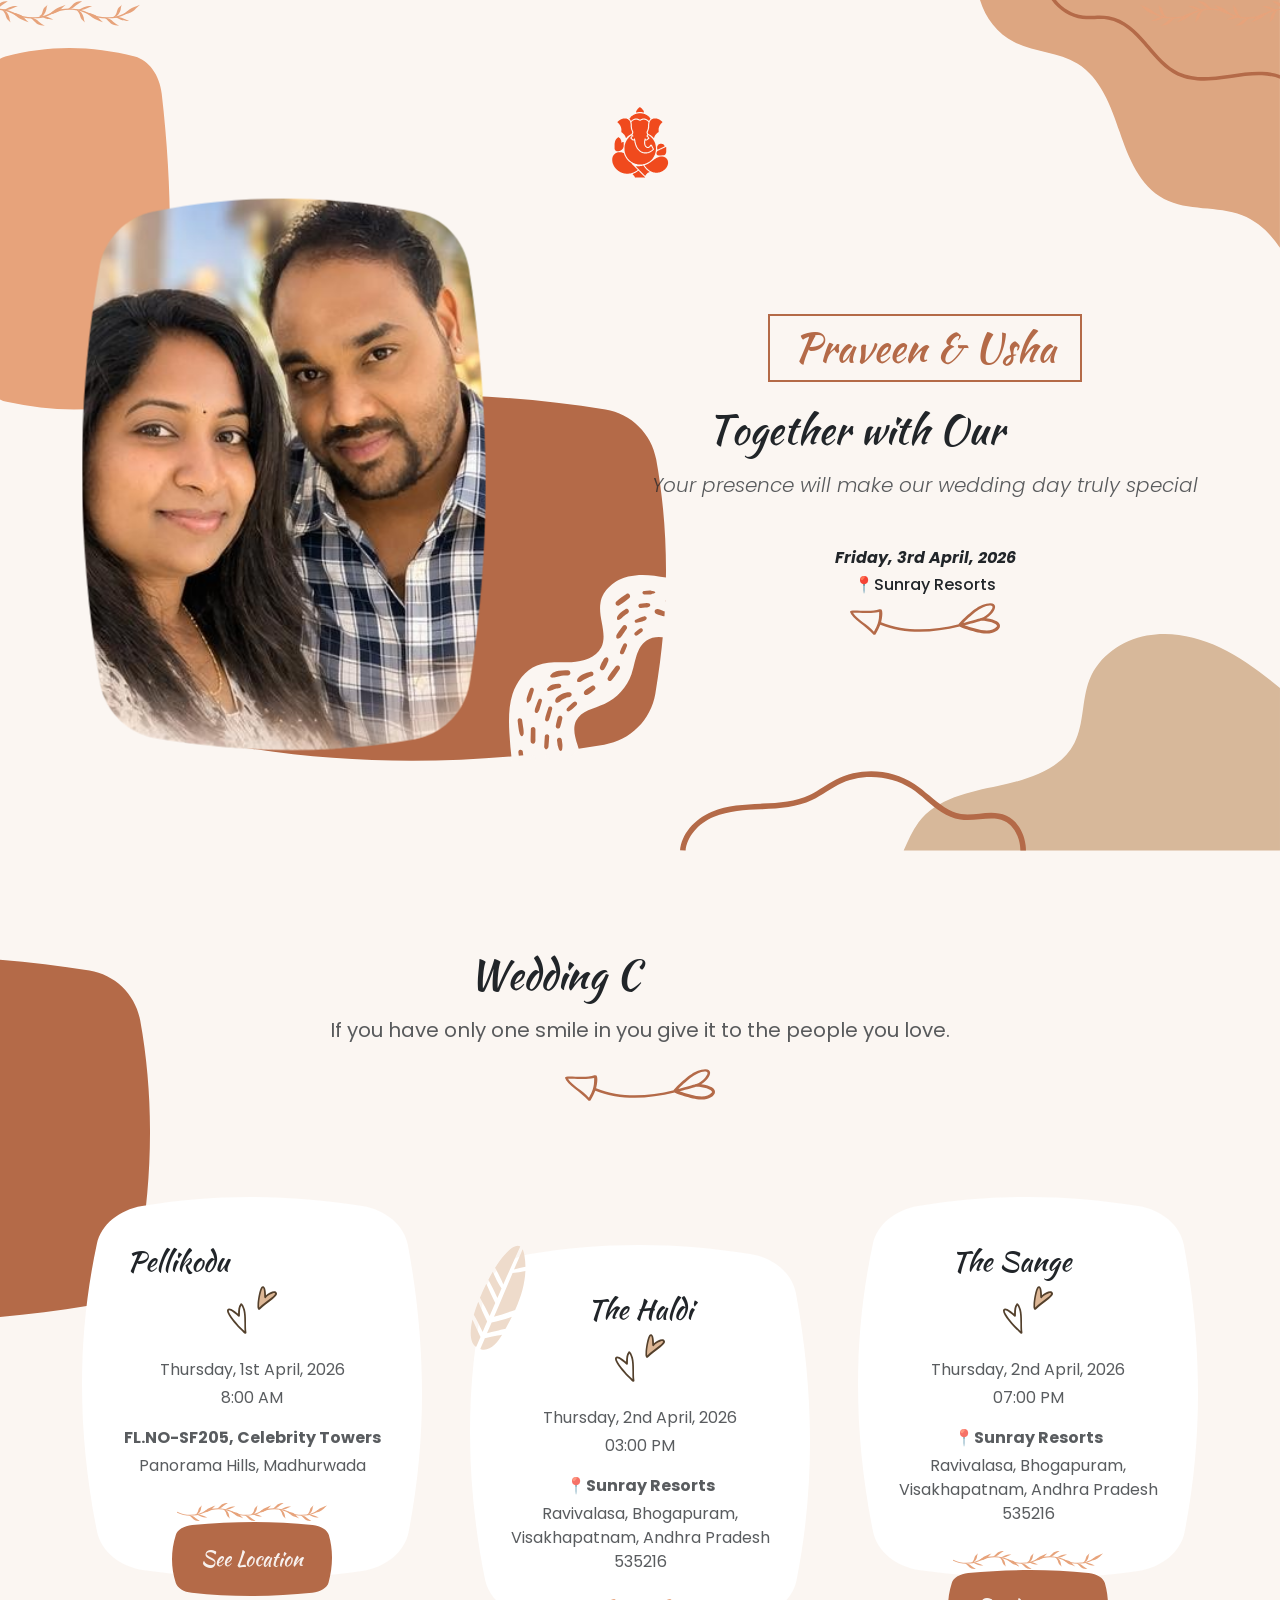
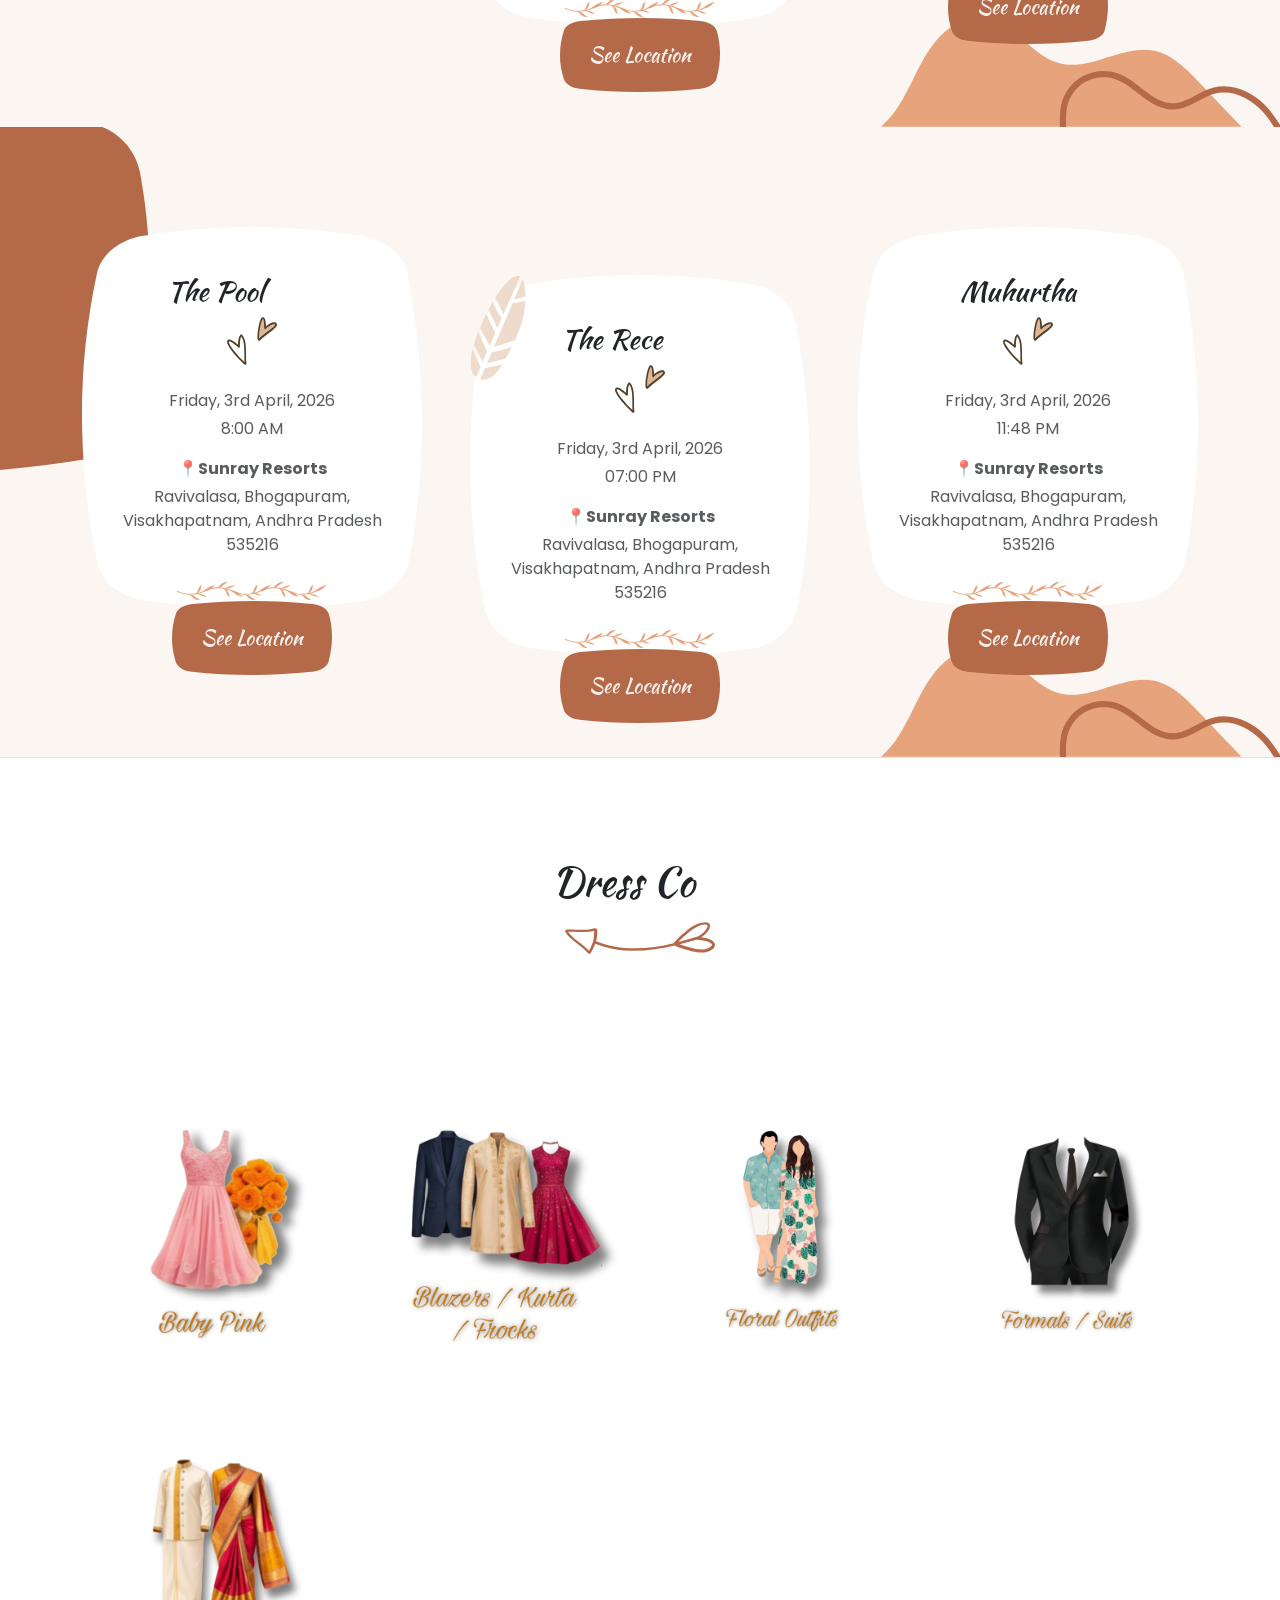
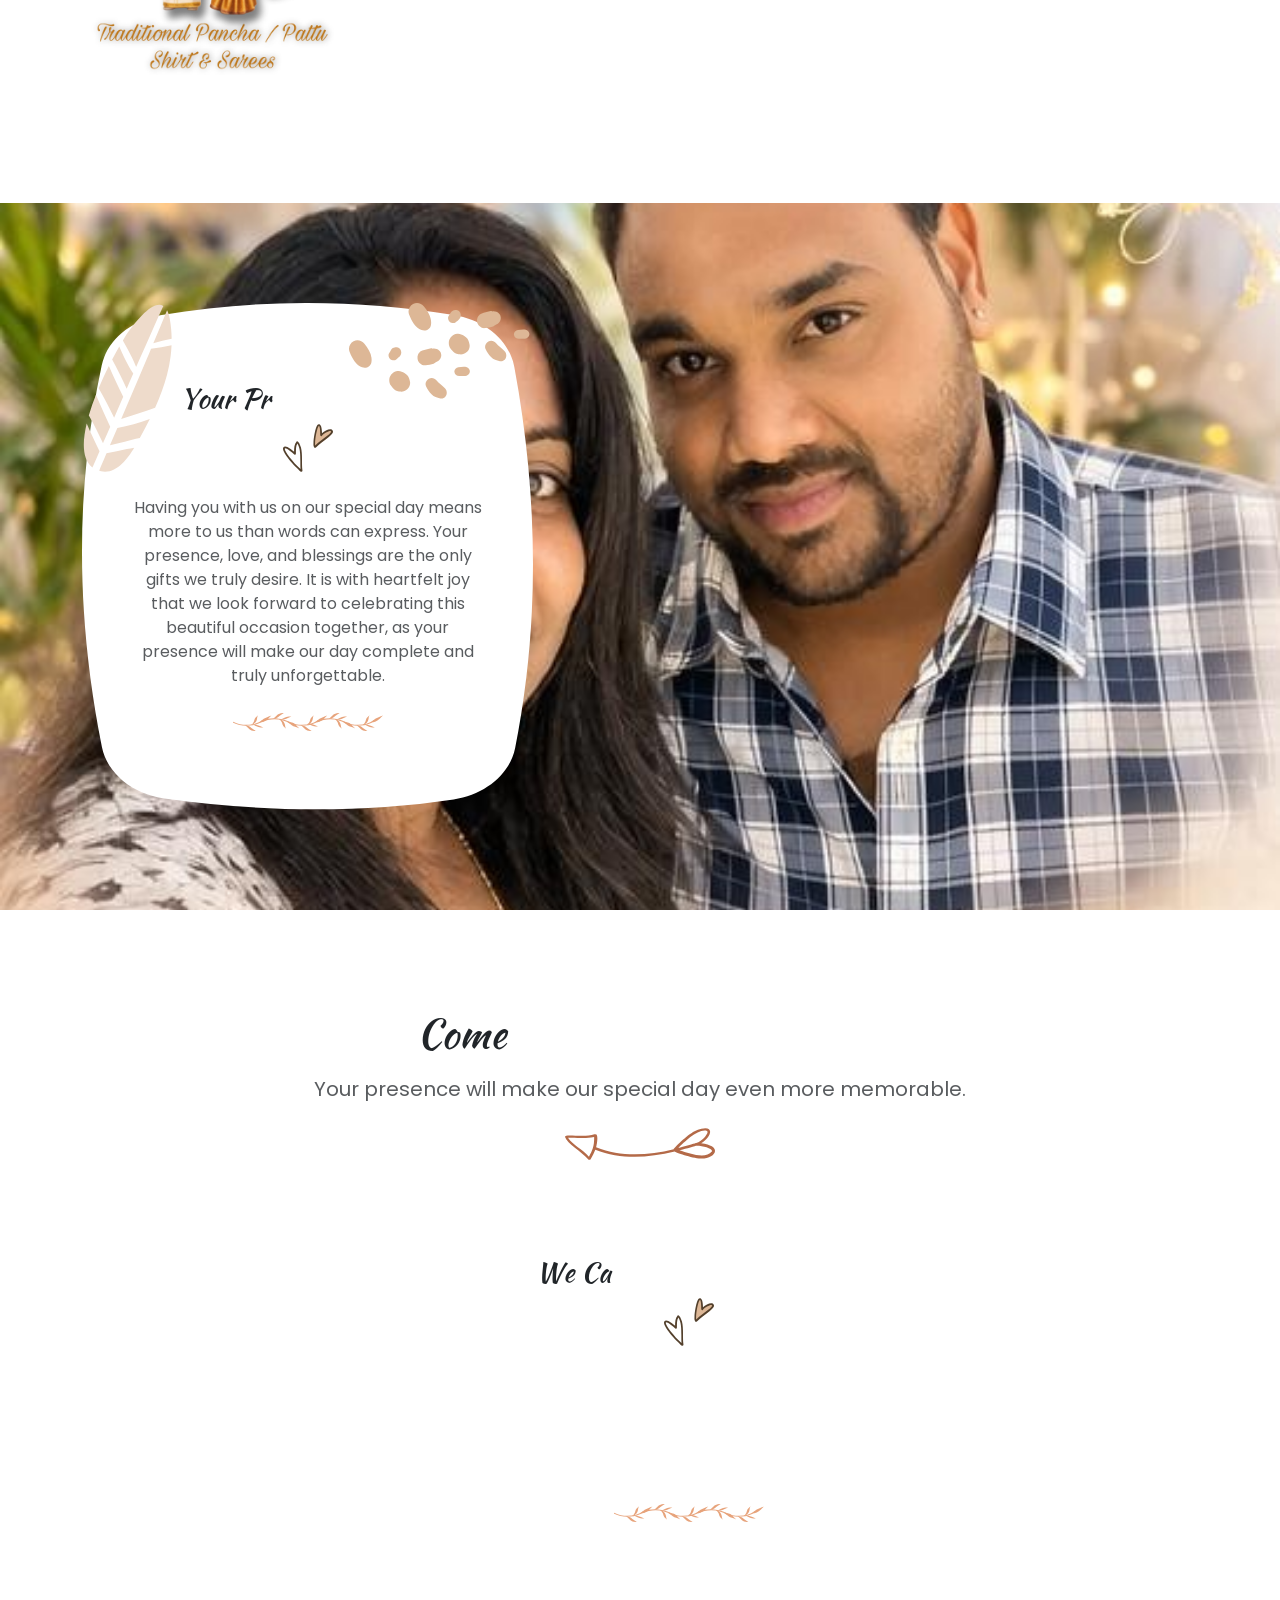
==== index.html @ c952ef92 "All commits are done" ====
<!doctype html>
<html lang="en" class="h-100 w-100">
<head>
    <title>Praveen-Usha Wedding Invitation</title>

    <link rel="preload" href="css/style.min.css" as="style">
    <link rel="preload" href="js/script.min.js" as="script">

    <meta charset="utf-8">
    <meta name="viewport" content="width=device-width, initial-scale=1">
    <meta property="og:title" content="Praveen & Usha Wedding Invitation.">
    <meta property="og:description" content="You are invited to celebrate our wedding. Join us for our special day!">
    <meta property="og:image" content="img/praveenushatimeline.jpeg">
    <meta property="og:image:width" content="375">
    <meta property="og:image:height" content="375">
    <meta property="og:type" content="website">
    <meta name="description" content="">
    <meta name="keywords" content="">

    

    <!-- Required CSS files -->
    <link href="css/style.min.css" rel="stylesheet">

    <!-- Favicon -->
    <link rel="icon" href="img/favicon-32x32.png" sizes="32x32" type="image/png">
    <link rel="icon" href="img/favicon-16x16.png" sizes="16x16" type="image/png">
    <link rel="icon" href="img/favicon.ico">
</head>

<body id="page-top" class="h-100 overflow-x-hidden w-100">
    <!-- Background Music -->
    <audio autoplay loop>
        <source src="music.mp3" type="audio/mpeg">
        Your browser does not support the audio element.
    </audio>
    <!-- Preloader Start -->
    <div class="preloader bg-white h-100 position-fixed w-100">
        <svg width="100px" height="100px" viewBox="0 0 100 100" y="0px" x="0px" class="position-absolute start-50 top-50 translate-middle">
            <g>
                <path class="anim-heart" d="M89.49,37.8c0,25.54-39.59,46.24-39.59,46.24S10.31,63.34,10.31,37.8c0-29.59,39.59-28.67,39.59,0C49.9,10.06,89.49,8.21,89.49,37.8 z" stroke-miterlimit="10" stroke-linejoin="round" stroke-linecap="round" stroke-width="3.5" stroke="#000000" fill="#DDB796"></path>
                <path class="anim-heart-sm" d="M89.63,70.9c-3.57,10.15-22.21,12.84-22.21,12.84s-12.84-13.77-9.26-23.92c4.14-11.76,19.75-5.86,15.74,5.54 C77.78,54.33,93.78,59.13,89.63,70.9z" stroke-miterlimit="10" stroke-linejoin="round" stroke-linecap="round" stroke-width="3.5" stroke="#000000" fill="#B46A48"></path>
            </g>
        </svg>
    </div>
    <!-- Preloader End -->


    <!-- Header Start -->
    <!-- <header class="fixed-top">
        <nav class="navbar navbar-expand-lg p-0">
            <div class="container">
                
                <div class="navbar-brand align-items-center d-flex d-lg-none me-0">
                    <img width="187" height="73" src="https://demo.lucky-roo.com/loise-v1.1/img/navbar-brand-mobile.png" alt="Logo">
                </div>

                
                <button class="navbar-toggler bg-primary" type="button" data-bs-toggle="collapse" data-bs-target="#navbar" aria-controls="navbar" aria-expanded="false" aria-label="Toggle navigation">
                    <span class="navbar-toggler-icon"></span>
                </button>

                
                <div id="navbar" class="collapse navbar-collapse justify-content-lg-center">
                    <ul class="navbar-nav pt-3 pt-lg-0">
                        <li class="nav-item me-3">
                            <a class="nav-link page-scroll" href="#the-couple">The Couple</a>
                        </li>
                        <li class="nav-item me-3">
                            <a class="nav-link page-scroll" href="#wedding-event">Events</a>
                        </li>
                        <li class="nav-item">
                            <a class="nav-link page-scroll" href="#love-story">Love Story</a>
                        </li>
                    </ul>

                   
                    <div class="navbar-brand d-none d-lg-block mx-3 mx-xl-4 position-relative text-center">
                        <img width="180" height="123" src="https://demo.lucky-roo.com/loise-v1.1/img/navbar-brand.png" alt="Logo" class="mt-4 position-absolute start-0 top-0">
                    </div>

                    <ul class="navbar-nav">
                        <li class="nav-item me-3">
                            <a class="nav-link page-scroll" href="#photos">Photos</a>
                        </li>
                        <li class="nav-item me-3">
                            <a class="nav-link page-scroll" href="#wedding-gifts">Wedding Gifts</a>
                        </li>
                        <li class="nav-item">
                            <a class="nav-link page-scroll" href="#rsvp">RSVP</a>
                        </li>
                    </ul>
                </div>
                
            </div>
           
        </nav>
    </header> -->
    <!-- Header End -->
    

    <!-- Spacer -->
    <!-- <span class="spacer d-block w-100"></span> -->

    
    <!-- Section - Hero Start -->
    <section id="hero" class="bg-secondary-2">
        <!-- <img src="img/ganesh.png" height="10%" width="10%"/> -->
         <img src="img/divider-floral.svg" alt="" class="shape-particle start-0 position-absolute top-0 z-3">
         <img src="img/ganesha_logo.svg" alt="Lord Ganesha"
         style="width:80px; margin:0 auto 15px; display:block;">
         <img src="img/divider-floral.svg" alt="" class="shape-particle end-0 position-absolute top-0 z-3" style="transform: scaleX(-1);">
        <div class="container">
            
            <div class="row align-items-center">
                
                <div class="col-lg-6 mb-5 mb-lg-0 position-relative text-center z-2">
                    
                    <div class="border border-2 border-primary d-inline-block mb-4 px-4 py-2">
                        <h2 class="font-alt fs-1 m-0 text-primary letter-animation">Praveen & Usha</h2>
                    </div>
                   

                    <h3 class="fs-1 font-alt mb-3 letter-animation">Together with Our Families</h3>
                    <!-- <i><p class="lead mb-5 text-body-secondary fade-scale">Request The Honor of Your Presence at Our Wedding Ceremony and Reception</p></i> -->
                    <i><p class="lead mb-5 text-body-secondary fade-scale">Your presence will make our wedding day truly special</p></i>
                    
                    
                    <h6 class="slide-left"><b><i>Friday, 3rd April, 2026</i></b></h6>
                    <h6>📍Sunray Resorts</h6>
                    <span class="divider divider-arrow"></span>
                </div>
                <!-- //.col-lg-6 -->

                <div class="col-lg-6 order-lg-first position-relative">
                    <div class="row justify-content-center justify-content-lg-start">
                        <div class="col-12 col-sm-10 col-md-8 col-lg-9">
                            <div class="position-relative z-2">
                                <!-- <svg width="100%" height="100%" viewBox="0 0 500 685" xmlns="http://www.w3.org/2000/svg" class="position-relative z-2">
                                    <defs>
                                        <clipPath id="clip-path-hero" clipPathUnits="userSpaceOnUse">
                                            <path d="M165.836,1644.64C94.328,1209.04 90.753,779.697 165.349,357.564C180.459,272.058 246.591,204.825 331.662,187.446C599.258,132.777 869.097,133.687 1141.07,187.523C1228.32,204.794 1295.77,274.608 1309.15,362.538C1375.85,800.802 1379.67,1230.03 1311.42,1648.91C1297.09,1736.89 1228.64,1806.34 1140.92,1822.2C881.395,1869.15 613.861,1865.59 339.554,1819.32C250.208,1804.25 180.513,1734.05 165.836,1644.64Z" transform="matrix(0.399961,0,0,0.399961,-44.3128,-58.0804)" />
                                        </clipPath>
                                    </defs>

                                    <foreignObject clip-path="url(#clip-path-hero)" width="100%" height="100%">
                                        <img src="img/praveenushatimeline.jpeg" alt="The Couple" class="anim-zoom">
                                    </foreignObject>
                                </svg> -->
                                <svg width="100%" height="100%" viewBox="0 0 500 685"
                                    xmlns="http://www.w3.org/2000/svg"
                                    class="position-relative z-2"
                                    overflow="hidden">

  <defs>
    <clipPath id="clip-path-hero">
      <path d="M165.836,1644.64C94.328,1209.04 90.753,779.697 165.349,357.564C180.459,272.058 246.591,204.825 331.662,187.446C599.258,132.777 869.097,133.687 1141.07,187.523C1228.32,204.794 1295.77,274.608 1309.15,362.538C1375.85,800.802 1379.67,1230.03 1311.42,1648.91C1297.09,1736.89 1228.64,1806.34 1140.92,1822.2C881.395,1869.15 613.861,1865.59 339.554,1819.32C250.208,1804.25 180.513,1734.05 165.836,1644.64Z"
      transform="matrix(0.399961,0,0,0.399961,-44.3128,-58.0804)" />
    </clipPath>
  </defs>

  <image
    href="img/praveenushatimeline.jpeg"
    x="-20"
    y="-20"
    width="540"
    height="725"
    clip-path="url(#clip-path-hero)"
    class="anim-zoom"
    preserveAspectRatio="xMidYMid slice"
  />

</svg>

                                <!-- SVG Image -->
                                <!-- <img src="img/ganesh.png" alt="" class="shape-particle end-0 position-absolute top-0 z-3"> -->
                                <img src="img/shape-rect-the-couple-1.svg" alt="" class="shape-rect shape-rect-lg bottom-0 end-0 position-absolute z-1">
                            </div>
                            <!-- //.position-relative -->
                        </div>
                        <!-- //.col-12 -->
                    </div>
                    <!-- //.row -->

                    <!-- SVG Image -->
                    <img src="img/shape-rect-the-couple-3.svg" alt="" class="shape-rect d-md-none d-lg-block position-absolute start-0 top-0 z-1">
                </div>
                <!-- //.col-lg-6 -->
            </div>
            <!-- //.row -->
        </div>
        <!-- //.container -->

        <!-- SVG Image -->
        <img src="img/shape-wave-top-right.svg" alt="" class="shape-wave d-none d-lg-block end-0 position-absolute top-0 z-1">
        <img src="img/shape-wave-bottom-right-1.svg" alt="" class="shape-wave shape-wave-xl bottom-0 d-none d-lg-block end-0 position-absolute z-1">
    </section>
    <!-- Section - Hero End -->


    <!-- Section - The Couple Start -->
    <!-- <section id="the-couple">
        <div class="container position-relative z-2">
            <div class="row mb-5 pb-lg-5">
                <div class="col-12 position-relative text-center z-2">
                    <h2 class="font-alt fs-1 mb-3">The Happy Couple</h2>
                    <p class="fs-5 mb-4 text-body-secondary">A happy marriage is the union of two good forgivers.</p>
                    <span class="divider divider-arrow"></span>
                </div>
                
            </div>
           

            <div class="row align-items-center gx-xl-5 justify-content-center">
                <div class="col-10 col-md-8 col-lg-5 col-xl-3 mb-5 mb-xl-0 text-center">
                    <h3 class="font-alt">Jane Loise</h3>
                    <p class="text-body-secondary">I am just crazy about Wilson. He has a truly amazing heart.</p>
                </div>
               

                <div class="col-10 col-md-8 col-xl-6 mb-5 mb-xl-0">
                    <div class="position-relative z-2">
                        <svg width="100%" height="100%" viewBox="0 0 624 456" xmlns="http://www.w3.org/2000/svg" class="position-relative z-2">
                            <defs>
                                <clipPath id="clip-path-the-couple" clipPathUnits="userSpaceOnUse">
                                    <path d="M122.297,1714.66C65.338,1367.69 62.491,1025.7 121.909,689.455C133.944,621.346 186.621,567.793 254.384,553.949C467.534,510.404 682.471,511.129 899.109,554.011C968.605,567.767 1022.33,623.377 1032.99,693.417C1086.12,1042.51 1089.16,1384.41 1034.8,1718.06C1023.38,1788.14 968.865,1843.46 898.991,1856.1C692.267,1893.49 479.166,1890.66 260.67,1853.8C189.503,1841.8 133.988,1785.88 122.297,1714.66Z" transform="matrix(2.80689e-17,-0.457937,0.4584,2.80405e-17,-239.087,491.927)" />
                                </clipPath>
                            </defs>

                            <foreignObject clip-path="url(#clip-path-the-couple)" width="100%" height="100%">
                                <img src="https://demo.lucky-roo.com/loise-v1.1/images/the-couple.jpg" alt="The Couple">
                            </foreignObject>
                        </svg>

                       
                        <img src="https://demo.lucky-roo.com/loise-v1.1/img/shape-particle.svg" alt="" class="shape-particle d-none d-md-block position-absolute start-0 top-0 z-3">
                        <img src="https://demo.lucky-roo.com/loise-v1.1/img/shape-heart-balloon-mrs.svg" alt="" class="shape-heart-balloon mt-4 position-absolute start-0 top-50 translate-middle-y z-2">
                        <img src="https://demo.lucky-roo.com/loise-v1.1/img/shape-heart-balloon-mr.svg" alt="" class="shape-heart-balloon end-0 position-absolute top-50 translate-middle-y z-2">
                    </div>
                    
                </div>
              

                <div class="col-10 col-md-8 col-lg-5 col-xl-3 text-center">
                    <h3 class="font-alt">John Wilson</h3>
                    <p class="text-body-secondary">I'm so excited to spend the rest of my life with You, Loise.</p>
                </div>
               
            </div>
           
        </div>
        

       
        <img src="https://demo.lucky-roo.com/loise-v1.1/img/shape-wave-top-left-1.svg" alt="" class="shape-wave shape-wave-sm d-none d-lg-block mt-5 position-absolute start-0 top-0 z-1">
        <img src="https://demo.lucky-roo.com/loise-v1.1/img/shape-wave-bottom-right-2.svg" alt="" class="shape-wave bottom-0 d-none d-lg-block end-0 position-absolute z-1">
    </section> -->
    <!-- Section - The Couple End -->


    <!-- Section - Wedding Event Start -->
    <section id="wedding-event" class="bg-secondary-2">
        <div class="container position-relative z-2">
            <div class="row mb-5 pb-lg-5">
                <div class="col-12 position-relative text-center z-2">
                    <h2 class="font-alt fs-1 mb-3 letter-animation">Wedding Celebrations</h2>
                    <p class="fs-5 mb-4 text-body-secondary fade-scale">If you have only one smile in you give it to the people you love.</p>
                    <span class="divider divider-arrow"></span>
                </div>
                <!-- //.col-12 -->
            </div>
            <!-- //.row -->

            <div class="row gx-lg-5 justify-content-center">
                <div class="col-12 col-sm-10 col-md-8 col-lg-6 col-xl-4 mb-5 mb-xl-0">
                    <div class="position-relative">
                        <div class="d-flex flex-column h-100 justify-content-between position-absolute start-0 text-center top-0 w-100">
                            <div class="mt-5 px-4">
                                <h3 class="font-alt letter-animation">Pellikoduku Ceremany</h3>
                                <span class="divider divider-heart mb-3 mb-sm-4"></span>
                                <p class="mb-1 text-body-secondary fade-scale">Thursday, 1st April, 2026</p>
                                <p class="text-body-secondary fade-scale">8:00 AM</p>
                                <p class="mb-1 text-body-secondary fade-scale"><b>FL.NO-SF205, Celebrity Towers</b></p>
                                <p class="mb-sm-4 text-body-secondary fade-scale">Panorama Hills, Madhurwada</p>
                                <span class="divider divider-floral d-none d-sm-block"></span>
                            </div>
                                        
                                        
                                        
                                        
                            <!-- //.mt-5 -->

                            <a href="https://maps.app.goo.gl/zZiDtTSLNbzVjVe97" target="_blank" class="btn mx-auto">
                                <span>See Location</span>
                            </a>
                        </div>
                        <!-- //.d-flex -->

                        <!-- SVG Image -->
                        <img src="img/shape-rect-wedding-event-1.svg" alt="" class="img-fluid">
                    </div>
                    <!-- //.position-relative -->
                </div>
                <!-- //.col-12 -->

                <div class="col-12 col-sm-10 col-md-8 col-lg-6 col-xl-4 mb-5 mb-xl-0 mt-xl-5">
                    <div class="position-relative">
                        <div class="d-flex flex-column h-100 justify-content-between position-absolute start-0 text-center top-0 w-100">
                            <div class="mt-5 px-4">
                                <h3 class="font-alt letter-animation">The Haldi</h3>
                                <span class="divider divider-heart mb-3 mb-sm-4"></span>
                                <p class="mb-1 text-body-secondary fade-scale">Thursday, 2nd April, 2026</p>
                                <p class="text-body-secondary fade-scale">03:00 PM</p>
                                <p class="mb-1 text-body-secondary fade-scale">📍<B>Sunray Resorts</B></p>
                                <p class="mb-sm-4 text-body-secondary fade-scale">Ravivalasa, Bhogapuram, Visakhapatnam, Andhra Pradesh 535216 </p>
                                <span class="divider divider-floral d-none d-sm-block"></span>
                            </div>
                            <!-- //.mt-5 -->

                            <a href="https://maps.app.goo.gl/qtnp6577d4rBbSNp6" target="_blank" class="btn mx-auto">
                                <span>See Location</span>
                            </a>
                        </div>
                        <!-- //.d-flex -->

                        <!-- SVG Image -->
                        <img src="img/shape-rect-wedding-event-2.svg" alt="" class="img-fluid">
                    </div>
                    <!-- //.position-relative -->
                </div>
                <!-- //.col-12 -->

                <div class="col-12 col-sm-10 col-md-8 col-lg-6 col-xl-4">
                    <div class="position-relative">
                        <div class="d-flex flex-column h-100 justify-content-between position-absolute start-0 text-center top-0 w-100">
                            <div class="mt-5 px-4">
                                <h3 class="font-alt letter-animation">The Sangeeth</h3>
                                <span class="divider divider-heart mb-3 mb-sm-4"></span>
                                <p class="mb-1 text-body-secondary fade-scale">Thursday, 2nd April, 2026</p>
                                <p class="text-body-secondary fade-scale">07:00 PM</p>
                                <p class="mb-1 text-body-secondary fade-scale">📍<B>Sunray Resorts</B></p>
                                <p class="mb-sm-4 text-body-secondary fade-scale">Ravivalasa, Bhogapuram, Visakhapatnam, Andhra Pradesh 535216 </p>
                                <span class="divider divider-floral d-none d-sm-block"></span>
                            </div>
                            <!-- //.mt-5 -->

                            <a href="https://maps.app.goo.gl/qtnp6577d4rBbSNp6" target="_blank" class="btn mx-auto">
                                <span>See Location</span>
                            </a>
                        </div>
                        <!-- //.d-flex -->

                        <!-- SVG Image -->
                        <img src="img/shape-rect-wedding-event-1.svg" alt="" class="img-fluid">
                    </div>
                    <!-- //.position-relative -->
                </div>
                <!-- //.col-12 -->
            </div>
            <!-- //.row -->
        </div>
        <!-- //.container -->

        <!-- SVG Image -->
        <img src="img/shape-rect-middle-left.svg" alt="" class="shape-events shape-rect shape-rect-lg d-none d-lg-block position-absolute start-0 top-50 translate-middle z-1">
        <img src="img/shape-wave-bottom-right-3.svg" alt="" class="shape-wave shape-wave-lg bottom-0 d-none d-lg-block end-0 position-absolute z-1">
    </section>
    <!-- Section - Wedding Event End -->

    <!-- Section - Wedding Event Start -->
    <section id="wedding-event" class="bg-secondary-2">
        <div class="container position-relative z-2">
            <!-- <div class="row mb-5 pb-lg-5">
                <div class="col-12 position-relative text-center z-2">
                    <h2 class="font-alt fs-1 mb-3">The Wedding Event</h2>
                    <p class="fs-5 mb-4 text-body-secondary">If you have only one smile in you give it to the people you love.</p>
                    <span class="divider divider-arrow"></span>
                </div>
                
            </div> -->
            <!-- //.row -->

            <div class="row gx-lg-5 justify-content-center">
                <div class="col-12 col-sm-10 col-md-8 col-lg-6 col-xl-4 mb-5 mb-xl-0">
                    <div class="position-relative">
                        <div class="d-flex flex-column h-100 justify-content-between position-absolute start-0 text-center top-0 w-100">
                            <div class="mt-5 px-4">
                                <h3 class="font-alt letter-animation">The Pool Party</h3>
                                <span class="divider divider-heart mb-3 mb-sm-4"></span>
                                <p class="mb-1 text-body-secondary fade-scale">Friday, 3rd April, 2026</p>
                                <p class="text-body-secondary fade-scale">8:00 AM</p>
                                <p class="mb-1 text-body-secondary fade-scale">📍<b>Sunray Resorts</b></p>
                                <p class="mb-sm-4 text-body-secondary fade-scale">Ravivalasa,  Bhogapuram, Visakhapatnam, Andhra Pradesh 535216</p>
                                <span class="divider divider-floral d-none d-sm-block"></span>
                            </div>
                                        
                                        
                                        
                                        
                            <!-- //.mt-5 -->

                            <a href="https://maps.app.goo.gl/n3m31g9pF5uFq8ZC8" target="_blank" class="btn mx-auto">
                                <span>See Location</span>
                            </a>
                        </div>
                        <!-- //.d-flex -->

                        <!-- SVG Image -->
                        <img src="img/shape-rect-wedding-event-1.svg" alt="" class="img-fluid">
                    </div>
                    <!-- //.position-relative -->
                </div>
                <!-- //.col-12 -->

                <div class="col-12 col-sm-10 col-md-8 col-lg-6 col-xl-4 mb-5 mb-xl-0 mt-xl-5">
                    <div class="position-relative">
                        <div class="d-flex flex-column h-100 justify-content-between position-absolute start-0 text-center top-0 w-100">
                            <div class="mt-5 px-4">
                                <h3 class="font-alt letter-animation">The Reception</h3>
                                <span class="divider divider-heart mb-3 mb-sm-4"></span>
                                <p class="mb-1 text-body-secondary fade-scale">Friday, 3rd April, 2026</p>
                                <p class="text-body-secondary fade-scale">07:00 PM</p>
                                <p class="mb-1 text-body-secondary fade-scale">📍<b>Sunray Resorts</b></p>
                                <p class="mb-sm-4 text-body-secondary fade-scale">Ravivalasa,  Bhogapuram, Visakhapatnam, Andhra Pradesh 535216</p>
                                <span class="divider divider-floral d-none d-sm-block"></span>
                            </div>
                            <!-- //.mt-5 -->

                            <a href="https://maps.app.goo.gl/qtnp6577d4rBbSNp6" target="_blank" class="btn mx-auto">
                                <span>See Location</span>
                            </a>
                        </div>
                        <!-- //.d-flex -->

                        <!-- SVG Image -->
                        <img src="img/shape-rect-wedding-event-2.svg" alt="" class="img-fluid">
                    </div>
                    <!-- //.position-relative -->
                </div>
                <!-- //.col-12 -->

                <div class="col-12 col-sm-10 col-md-8 col-lg-6 col-xl-4">
                    <div class="position-relative">
                        <div class="d-flex flex-column h-100 justify-content-between position-absolute start-0 text-center top-0 w-100">
                            <div class="mt-5 px-4">
                                <h3 class="font-alt letter-animation">Muhurtham</h3>
                                <span class="divider divider-heart mb-3 mb-sm-4"></span>
                                <p class="mb-1 text-body-secondary fade-scale">Friday, 3rd April, 2026</p>
                                <p class="text-body-secondary fade-scale">11:48 PM</p>
                                <p class="mb-1 text-body-secondary fade-scale">📍<b>Sunray Resorts</b></p>
                                <p class="mb-sm-4 text-body-secondary fade-scale">Ravivalasa,  Bhogapuram, Visakhapatnam, Andhra Pradesh 535216</p>
                                <span class="divider divider-floral d-none d-sm-block"></span>
                            </div>
                            <!-- //.mt-5 -->

                            <a href="https://maps.app.goo.gl/qtnp6577d4rBbSNp6" target="_blank" class="btn mx-auto">
                                <span>See Location</span>
                            </a>
                        </div>
                        <!-- //.d-flex -->

                        <!-- SVG Image -->
                        <img src="img/shape-rect-wedding-event-1.svg" alt="" class="img-fluid">
                    </div>
                    <!-- //.position-relative -->
                </div>
                <!-- //.col-12 -->
            </div>
            <!-- //.row -->
        </div>
        <!-- //.container -->

        <!-- SVG Image -->
        <img src="img/shape-rect-middle-left.svg" alt="" class="shape-events shape-rect shape-rect-lg d-none d-lg-block position-absolute start-0 top-50 translate-middle z-1">
        <img src="img/shape-wave-bottom-right-3.svg" alt="" class="shape-wave shape-wave-lg bottom-0 d-none d-lg-block end-0 position-absolute z-1">
    </section>
    <!-- Section - Wedding Event End -->

    <!-- Section - Wedding Party Start -->
    <!-- <section id="wedding-party">
        <div class="container">
            <div class="row mb-5 pb-lg-5">
                <div class="col-12 position-relative text-center z-2">
                    <h2 class="font-alt fs-1 mb-3">The Wedding Party</h2>
                    <p class="fs-5 mb-4 text-body-secondary">The highest happiness on earth is the happiness of marriage.</p>
                    <span class="divider divider-arrow"></span>
                </div>
               
            </div>
           

            <div class="row gx-lg-5 justify-content-center">
                <div class="col-12 col-sm-10 col-md-8 col-lg-6 col-xl-5 mb-5 mb-lg-0 text-center">
                    <div class="position-relative mb-5">
                        <svg width="100%" height="100%" viewBox="0 0 624 456" xmlns="http://www.w3.org/2000/svg" class="position-relative z-2">
                            <defs>
                                <clipPath id="clip-path-wedding-party-1" clipPathUnits="userSpaceOnUse">
                                    <path d="M122.297,1714.66C65.338,1367.69 62.491,1025.7 121.909,689.455C133.944,621.346 186.621,567.793 254.384,553.949C467.534,510.404 682.471,511.129 899.109,554.011C968.605,567.767 1022.33,623.377 1032.99,693.417C1086.12,1042.51 1089.16,1384.41 1034.8,1718.06C1023.38,1788.14 968.865,1843.46 898.991,1856.1C692.267,1893.49 479.166,1890.66 260.67,1853.8C189.503,1841.8 133.988,1785.88 122.297,1714.66Z" transform="matrix(2.80689e-17,-0.457937,0.4584,2.80405e-17,-239.087,491.927)" />
                                </clipPath>
                            </defs>

                            <foreignObject clip-path="url(#clip-path-wedding-party-1)" width="100%" height="100%">
                                <img src="https://demo.lucky-roo.com/loise-v1.1/images/wedding-party-1.jpg" alt="The Bride">
                            </foreignObject>
                        </svg>

                       
                        <img src="https://demo.lucky-roo.com/loise-v1.1/img/shape-particle.svg" alt="" class="shape-particle d-none d-md-block position-absolute start-0 top-0 z-3">
                    </div>
                    

                    <h3 class="display-5 font-alt">Jane Loise</h3>
                    <p class="fs-5 fw-bold ls-2 mb-5 text-primary text-uppercase">The Bride</p>

                    <ul class="list-unstyled">
                        <li class="mb-5">
                            <h3 class="font-alt">Myrtle Wilson</h3>
                            <p class="fs-10 fw-bold ls-2 m-0 text-primary-2 text-uppercase">Maid of Honor</p>
                        </li>

                        <li class="mb-5">
                            <h3 class="font-alt">Daisy Buchanan</h3>
                            <p class="fs-10 fw-bold ls-2 m-0 text-primary-2 text-uppercase">Bridesmaid</p>
                        </li>

                        <li class="mb-5">
                            <h3 class="font-alt">Jordan Baker</h3>
                            <p class="fs-10 fw-bold ls-2 m-0 text-primary-2 text-uppercase">Bridesmaid</p>
                        </li>

                        <li class="mb-5">
                            <h3 class="font-alt">Carey Mulligan</h3>
                            <p class="fs-10 fw-bold ls-2 m-0 text-primary-2 text-uppercase">Bridesmaid</p>
                        </li>
                    </ul>
                </div>
                

                <div class="col-12 col-sm-10 col-md-8 col-lg-6 col-xl-5 text-center">
                    <div class="position-relative mb-5">
                        <svg width="100%" height="100%" viewBox="0 0 624 456" xmlns="http://www.w3.org/2000/svg" class="position-relative z-2">
                            <defs>
                                <clipPath id="clip-path-wedding-party-2" clipPathUnits="userSpaceOnUse">
                                    <path d="M122.297,1714.66C65.338,1367.69 62.491,1025.7 121.909,689.455C133.944,621.346 186.621,567.793 254.384,553.949C467.534,510.404 682.471,511.129 899.109,554.011C968.605,567.767 1022.33,623.377 1032.99,693.417C1086.12,1042.51 1089.16,1384.41 1034.8,1718.06C1023.38,1788.14 968.865,1843.46 898.991,1856.1C692.267,1893.49 479.166,1890.66 260.67,1853.8C189.503,1841.8 133.988,1785.88 122.297,1714.66Z" transform="matrix(2.80689e-17,-0.457937,0.4584,2.80405e-17,-239.087,491.927)" />
                                </clipPath>
                            </defs>

                            <foreignObject clip-path="url(#clip-path-wedding-party-2)" width="100%" height="100%">
                                <img src="https://demo.lucky-roo.com/loise-v1.1/images/wedding-party-2.jpg" alt="The Groom">
                            </foreignObject>
                        </svg>
                    </div>
                   

                    <h3 class="display-5 font-alt">John Wilson</h3>
                    <p class="fs-5 fw-bold ls-2 mb-5 text-primary text-uppercase">The Groom</p>

                    <ul class="list-unstyled">
                        <li class="mb-5">
                            <h3 class="font-alt">Jay Gatsby</h3>
                            <p class="fs-10 fw-bold ls-2 m-0 text-primary-2 text-uppercase">Best Man</p>
                        </li>

                        <li class="mb-5">
                            <h3 class="font-alt">Nick Carraway</h3>
                            <p class="fs-10 fw-bold ls-2 m-0 text-primary-2 text-uppercase">Groomsman</p>
                        </li>

                        <li class="mb-5">
                            <h3 class="font-alt">Tom Buchanan</h3>
                            <p class="fs-10 fw-bold ls-2 m-0 text-primary-2 text-uppercase">Groomsman</p>
                        </li>

                        <li class="mb-5">
                            <h3 class="font-alt">George Wilson</h3>
                            <p class="fs-10 fw-bold ls-2 m-0 text-primary-2 text-uppercase">Groomsman</p>
                        </li>
                    </ul>
                </div>
                
            </div>
           
        </div>
       
    </section> -->
    <!-- Section - Wedding Party End -->


    <!-- Section - Love Story Start -->
    <!-- <section id="love-story" class="bg-holder" data-bg-image="https://demo.lucky-roo.com/loise-v1.1/images/bg-love-story.jpg">
        <div class="container">
            <div class="row align-items-center justify-content-center justify-content-lg-start">
                <div class="col-12 col-sm-10 col-md-8 col-lg-6 col-xl-5">
                    <div id="carousel-love-story" class="carousel slide">
                        <div class="carousel-inner">
                            <div class="carousel-item active">
                                <div class="shape-rect-content-wrapper position-relative py-5 py-sm-0 rounded-5">
                                    <div class="shape-rect-content d-flex flex-column justify-content-center pb-5 pb-xl-0 px-4 px-sm-5 text-center">
                                        <h3 class="font-alt">First Meet Each Other</h3>
                                        <span class="divider divider-heart mb-4"></span>
                                        <p class="mb-xl-4 text-body-secondary">Loise and Wilson met the modern way: by swiping right on Tinder in 2023. Their first date was a bit of a disaster-it started pouring while they were enjoying their outdoor dinner, Wilson fell into a mud puddle, and they had to wait over an hour for a subway train. However, their second date went much better.</p>
                                        <span class="divider divider-floral d-none d-xl-block"></span>
                                    </div>
                                    

                                    
                                    <img src="https://demo.lucky-roo.com/loise-v1.1/img/shape-rect-content-wrapper.svg" alt="" class="d-none d-sm-block img-fluid">
                                </div>
                               
                            </div>
                           

                            <div class="carousel-item">
                                <div class="shape-rect-content-wrapper position-relative py-5 py-sm-0 rounded-5">
                                    <div class="shape-rect-content d-flex flex-column justify-content-center pb-5 pb-xl-0 px-4 px-sm-5 text-center">
                                        <h3 class="font-alt">When We Go Out Together</h3>
                                        <span class="divider divider-heart mb-4"></span>
                                        <p class="mb-xl-4 text-body-secondary">Loise and Wilson met the modern way: by swiping right on Tinder in 2023. Their first date was a bit of a disaster-it started pouring while they were enjoying their outdoor dinner, Wilson fell into a mud puddle, and they had to wait over an hour for a subway train. However, their second date went much better.</p>
                                        <span class="divider divider-floral d-none d-xl-block"></span>
                                    </div>
           
                                    <img src="https://demo.lucky-roo.com/loise-v1.1/img/shape-rect-content-wrapper.svg" alt="" class="d-none d-sm-block img-fluid">
                                </div>
                                
                            </div>
                            

                            <div class="carousel-item">
                                <div class="shape-rect-content-wrapper position-relative py-5 py-sm-0 rounded-5">
                                    <div class="shape-rect-content d-flex flex-column justify-content-center pb-5 pb-xl-0 px-4 px-sm-5 text-center">
                                        <h3 class="font-alt">Have a Lovely Time</h3>
                                        <span class="divider divider-heart mb-4"></span>
                                        <p class="mb-xl-4 text-body-secondary">Loise and Wilson met the modern way: by swiping right on Tinder in 2023. Their first date was a bit of a disaster-it started pouring while they were enjoying their outdoor dinner, Wilson fell into a mud puddle, and they had to wait over an hour for a subway train. However, their second date went much better.</p>
                                        <span class="divider divider-floral d-none d-xl-block"></span>
                                    </div>
                
                                    <img src="https://demo.lucky-roo.com/loise-v1.1/img/shape-rect-content-wrapper.svg" alt="" class="d-none d-sm-block img-fluid">
                                </div>
                                
                            </div>

                            <div class="carousel-item">
                                <div class="shape-rect-content-wrapper position-relative py-5 py-sm-0 rounded-5">
                                    <div class="shape-rect-content d-flex flex-column justify-content-center pb-5 pb-xl-0 px-4 px-sm-5 text-center">
                                        <h3 class="font-alt">We Fall in Love Each Other</h3>
                                        <span class="divider divider-heart mb-4"></span>
                                        <p class="mb-xl-4 text-body-secondary">Loise and Wilson met the modern way: by swiping right on Tinder in 2023. Their first date was a bit of a disaster-it started pouring while they were enjoying their outdoor dinner, Wilson fell into a mud puddle, and they had to wait over an hour for a subway train. However, their second date went much better.</p>
                                        <span class="divider divider-floral d-none d-xl-block"></span>
                                    </div>
                       
                                    <img src="https://demo.lucky-roo.com/loise-v1.1/img/shape-rect-content-wrapper.svg" alt="" class="d-none d-sm-block img-fluid">
                                </div>
                                
                            </div>
                           
                        </div>
                        

                        <div class="carousel-indicators align-items-center d-flex m-0 mx-auto">
                            <img src="https://demo.lucky-roo.com/loise-v1.1/img/carousel-indicator-wrapper.svg" alt="" class="img-fluid position-absolute start-0 top-0">
                        </div>
                        
                    </div>
                    
                </div>
                
            </div>
            
        </div>
        
    </section> -->
    <!-- Section - Love Story End -->


    <!-- Section - Proposed Start -->
    <!-- <section id="proposed">
        <div class="container">
            <div class="row mb-5 pb-lg-5">
                <div class="col-12 position-relative text-center z-2">
                    <h2 class="font-alt fs-1 mb-3">How He Proposed</h2>
                    <p class="fs-5 mb-4 text-body-secondary">We decide to live together, never apart, joined as one heart.</p>
                    <span class="divider divider-arrow"></span>
                </div>
               
            </div>
           

            <div class="row align-items-center">
                <div class="col-lg-6 position-relative mb-5 mb-lg-0">
                    <div class="row justify-content-center justify-content-lg-start">
                        <div class="col-12 col-sm-10 col-md-8 col-lg-9">
                            <div class="position-relative z-2">
                                <svg width="100%" height="100%" viewBox="0 0 500 685" xmlns="http://www.w3.org/2000/svg" class="position-relative z-2">
                                    <defs>
                                        <clipPath id="clip-path-proposed" clipPathUnits="userSpaceOnUse">
                                            <path d="M165.836,1644.64C94.328,1209.04 90.753,779.697 165.349,357.564C180.459,272.058 246.591,204.825 331.662,187.446C599.258,132.777 869.097,133.687 1141.07,187.523C1228.32,204.794 1295.77,274.608 1309.15,362.538C1375.85,800.802 1379.67,1230.03 1311.42,1648.91C1297.09,1736.89 1228.64,1806.34 1140.92,1822.2C881.395,1869.15 613.861,1865.59 339.554,1819.32C250.208,1804.25 180.513,1734.05 165.836,1644.64Z" transform="matrix(0.399961,0,0,0.399961,-44.3128,-58.0804)" />
                                        </clipPath>
                                    </defs>

                                    <foreignObject clip-path="url(#clip-path-proposed)" width="100%" height="100%">
                                        <img src="https://demo.lucky-roo.com/loise-v1.1/images/the-couple-proposed.jpg" alt="The Couple">
                                    </foreignObject>
                                </svg>

                               
                                <img src="https://demo.lucky-roo.com/loise-v1.1/img/shape-particle.svg" alt="" class="shape-particle end-0 position-absolute top-0 z-3">
                                <img src="https://demo.lucky-roo.com/loise-v1.1/img/shape-rect-the-couple-2.svg" alt="" class="shape-rect shape-rect-lg bottom-0 end-0 position-absolute z-1">
                            </div>
                            
                        </div>
                       
                    </div>
                    

                    
                    <img src="https://demo.lucky-roo.com/loise-v1.1/img/shape-rect-the-couple-3.svg" alt="" class="shape-rect d-md-none d-lg-block position-absolute start-0 top-0 z-1">
                </div>
                

                <div class="col-lg-6 position-relative text-center z-2">
                    <span class="divider divider-heart mb-4"></span>

                    <div class="lead mb-4 text-body-secondary">
                        <p>He proposed on a Scrabble board.</p>
                        <p>He glued the letters on, spelling "LOISE WILL YOU MARRY ME", and then asked if I wanted to play the game after dinner. He had me set up the game, and of course when I opened the board, I saw the letters spelling out the proposal!</p>
                        <p>I was so awestruck, confused and surprised at the same time as he stood there ring in hand. I framed the board and have it hanging in our home.</p>
                    </div>
                  

                    <p class="font-alt fs-3 mb-4">"Yes! Yes of course! Yes!"</p>
                    <span class="divider divider-floral mb-xl-5"></span>
                </div>
               
            </div>
            
        </div>
       

        
        <img src="https://demo.lucky-roo.com/loise-v1.1/img/shape-wave-bottom-right-1.svg" alt="" class="shape-wave shape-wave-xl bottom-0 d-none d-lg-block end-0 position-absolute z-1">
    </section> -->
    <!-- Section - Proposed End -->


    <!-- Section - Photos Start -->
    <section id="photos" class="border-top">
        <div class="container">
            <div class="row mb-5 pb-lg-5">
                <div class="col-12 position-relative text-center z-2">
                    <h2 class="font-alt fs-1 mb-3 letter-animation">Dress Code</h2>
                    <!-- <p class="fs-5 mb-4 text-body-secondary">Every moment in our lives is a miracle, we should enjoy instead of ignoring.</p> -->
                    <span class="divider divider-arrow"></span>
                </div>
               
            </div>
            
            <div class="row gallery-grid">
                <div class="col-6 col-lg-3 mb-4">
                    <h3 class="font-alt slide-left">Haldi</h3>
                    <figure>
                        <a href="img/babypink.jpeg" data-gall="photos">
                            <img src="img/babypink.jpeg" alt="" class="img-fluid">
                        </a>
                    </figure>
                </div>
                <!-- //.col-6 -->

                <div class="col-6 col-lg-3 mb-4">
                    <h3 class="font-alt slide-left">Sangeet</h3>
                    <figure>
                        <a href="img/blazer.jpeg" data-gall="photos">
                            <img src="img/blazer.jpeg" alt="" class="img-fluid">
                        </a>
                    </figure>
                </div>
                <!-- //.col-6 -->

                <div class="col-6 col-lg-3 mb-4">
                    <h3 class="font-alt slide-left">Pool Party</h3>
                    <figure>
                        <a href="img/floral.jpeg" data-gall="photos">
                            <img src="img/floral.jpeg" alt="" class="img-fluid">
                        </a>
                    </figure>
                </div>
                <!-- //.col-6 -->

                <div class="col-6 col-lg-3 mb-4">
                    <h3 class="font-alt slide-left">Reception</h3>
                    <figure>
                        <a href="img/formal.jpeg" data-gall="photos">
                            <img src="img/formal.jpeg" alt="" class="img-fluid">
                        </a>
                    </figure>
                </div>
                <!-- //.col-6 -->

                <div class="col-6 col-lg-3 mb-4">
                    <h3 class="font-alt slide-left">Marriage</h3>
                    <figure>
                        <a href="img/pancha.jpeg" data-gall="photos">
                            <img src="img/pancha.jpeg" alt="" class="img-fluid">
                        </a>
                    </figure>
                </div>
                <!-- //.col-6 -->

                <!-- <div class="col-6 col-lg-3 mb-4">
                    <figure>
                        <a href="https://demo.lucky-roo.com/loise-v1.1/images/photo-6.jpg" data-gall="photos">
                            <img src="https://demo.lucky-roo.com/loise-v1.1/images/photo-6.jpg" alt="" class="img-fluid">
                        </a>
                    </figure>
                </div> -->
                <!-- //.col-6 -->

                <!-- <div class="col-6 col-lg-3 mb-4">
                    <figure>
                        <a href="https://demo.lucky-roo.com/loise-v1.1/images/photo-7.jpg" data-gall="photos">
                            <img src="https://demo.lucky-roo.com/loise-v1.1/images/photo-7.jpg" alt="" class="img-fluid">
                        </a>
                    </figure>
                </div> -->
                <!-- //.col-6 -->

                <!-- <div class="col-6 col-lg-3 mb-4">
                    <figure>
                        <a href="https://demo.lucky-roo.com/loise-v1.1/images/photo-8.jpg" data-gall="photos">
                            <img src="https://demo.lucky-roo.com/loise-v1.1/images/photo-8.jpg" alt="" class="img-fluid">
                        </a>
                    </figure>
                </div> -->
                <!-- //.col-6 -->
            </div>
            <!-- //.row -->
        </div>
        <!-- //.container -->
    </section>
    <!-- Section - Photos End -->


    <!-- Section - Wedding Gifts Start -->
    <section id="wedding-gifts" class="bg-holder" data-bg-image="img/praveenushatimeline.jpeg">
        <div class="container">
            <div class="row align-items-center justify-content-center justify-content-lg-start">
                <div class="col-12 col-sm-10 col-md-8 col-lg-6 col-xl-5">
                    <div class="shape-rect-content-wrapper position-relative py-5 py-sm-0 rounded-5">
                        <div class="shape-rect-content d-flex flex-column justify-content-center px-4 px-sm-5 text-center">
                            <h3 class="font-alt letter-animation" 
                            >
                                Your Presence is a Gift
                            </h3>
                            <span class="divider divider-heart mb-4"></span>

                            <div class="mb-2 text-body-secondary">
                                <p class="fade-scale">
                                    Having you with us on our special day means more to us than words can express. Your presence, love, and blessings are the only gifts we truly desire. It is with heartfelt joy that we look forward to celebrating this beautiful occasion together, as your presence will make our day complete and truly unforgettable.
                                </p>
                                <!-- <p>Though if you really want to, we are registered with <a href="#">Honeyfund.com</a>. Please visit this website where you can help us to have a wonderful honeymoon in Bali, Indonesia. Thank you!</p> -->
                            </div>
                            <!-- //.mb-2 -->

                            <span class="divider divider-floral d-none d-xl-block"></span>
                        </div>
                        <!-- //.shape-rect-content -->

                        <!-- SVG Image -->
                        <img src="img/shape-rect-content-wrapper.svg" alt="" class="d-none d-sm-block img-fluid">
                    </div>
                    <!-- //.shape-rect-content-wrapper -->
                </div>
                <!-- //.col-12 -->
            </div>
            <!-- //.row -->
        </div>
        <!-- //.container -->
    </section>
    <!-- Section - Wedding Gifts End -->


    <!-- Section - RSVP Start -->
    <section id="rsvp">
        <div class="container">
            <div class="row mb-5 pb-lg-5">
                <div class="col-12 position-relative text-center z-2">
                    <h2 class="font-alt fs-1 mb-3 letter-animation">Come and Celebrate with Us</h2>
                    <p class="fs-5 mb-4 text-body-secondary fade-scale">Your presence will make our special day even more memorable.</p>
                    <span class="divider divider-arrow"></span>
                </div>
                <!-- //.col-12 -->
            </div>
            <!-- //.row -->

            <div class="row align-items-center gx-lg-5 justify-content-center">
                <!-- <div class="col-sm-10 col-md-8 col-lg-6 col-xl-5 mb-5">
                    <div class="border bg-white pb-5 position-relative z-2">
                        <h3 class="border-bottom bg-primary font-alt m-0 p-4 text-center text-white">Are You Attending?</h3>

                        <form action="https://demo.lucky-roo.com/loise-v1.1/rsvp.php" method="post" class="bg-white p-4 position-relative">
                            <div class="row">
                                <div class="col-12 mb-3 position-relative">
                                    <input type="text" name="rsvp_name" id="rsvp-name" data-rules="required" class="border-0 border-bottom p-3 w-100" placeholder="Your Full Name">
                                </div>
                               

                                <div class="col-12 mb-3 position-relative">
                                    <input type="email" name="rsvp_email" id="rsvp-email" data-rules="email" class="border-0 border-bottom p-3 w-100" placeholder="Your Email Address">
                                </div>
                               

                                <div class="col-12 mb-3 position-relative">
                                    <select name="rsvp_guests" id="rsvp-guests" data-rules="required" class="border-0 border-bottom p-3 w-100">
                                        <option value="">Number of Guests</option>
                                        <option value="No Guests">No Guests</option>
                                        <option value="1 Guest">1 Guest</option>
                                        <option value="2 Guests">2 Guests</option>
                                        <option value="3 Guests">3 Guests</option>
                                    </select>
                                </div>
                                

                                <div class="col-12 mb-3 position-relative">
                                    <select name="rsvp_events" id="rsvp-events" data-rules="required" class="border-0 border-bottom p-3 w-100">
                                        <option value="">What Will You Be Attending</option>
                                        <option value="Reception &amp; Ceremony">Reception &amp; Ceremony</option>
                                        <option value="Reception Only">Reception Only</option>
                                        <option value="Ceremony Only">Ceremony Only</option>
                                        <option value="Sory, Can't Make Either">Sory, Can't Make Either</option>
                                    </select>
                                </div>
                               

                                <div class="col-12 mb-4 position-relative">
                                    <textarea name="rsvp_message" id="rsvp-message" class="border-0 border-bottom p-3 w-100" rows="4" placeholder="Dietary Restrictions"></textarea>
                                </div>
                                

                                <div class="col-12">
                                    <button type="submit" class="btn mx-auto">
                                        <span>Submit</span>
                                    </button>
                                </div>
                                
                            </div>
                            <img src="https://demo.lucky-roo.com/loise-v1.1/img/shape-heart-balloon-mrs.svg" alt="" class="shape-heart-balloon bottom-0 d-none d-sm-block position-absolute start-0 z-2">
                            <img src="https://demo.lucky-roo.com/loise-v1.1/img/shape-heart-balloon-mr.svg" alt="" class="shape-heart-balloon bottom-0 d-none d-sm-block end-0 position-absolute translate-middle-y z-2">
                        </form>
                    </div>
                   
                </div> -->
                

                <div class="col-sm-10 col-md-8 col-lg-6 col-xl-4 mb-lg-5 offset-xl-1 text-center">
                    <h3 class="font-alt letter-animation">We Can't Wait to See You!</h3>
                    <span class="divider divider-heart mb-4"></span>
                    <h4 class="text-body-secondary slide-left"><b>Friday, 3rd April, 2026  </b></h4>
                    <p class="mb-4 text-body-secondary slide-left">📍<b>Sunray Resorts</b>, Ravivalasa, Bhogapuram, Visakhapatnam, Andhra Pradesh, 535216</p>
                    <span class="divider divider-floral"></span>
                </div>
                <!-- //.col-sm-10 -->
            </div>
            <!-- //.row -->
        </div>
        <!-- //.container -->

        <!-- SVG Image -->
        <img src="https://demo.lucky-roo.com/loise-v1.1/img/shape-wave-top-left-2.svg" alt="" class="shape-wave d-none d-lg-block position-absolute start-0 top-0 z-1">
        <img src="https://demo.lucky-roo.com/loise-v1.1/img/shape-wave-middle-right.svg" alt="" class="shape-wave shape-wave-xs d-none d-lg-block end-0 mb-5 position-absolute top-50 translate-middle-y z-1">
    </section>
    <!-- Section - RSVP End -->


    <!-- Footer Start -->
    <!-- <footer class="bg-secondary-2 pb-0 section">
        <div class="container">
            <div class="row align-items-center gx-md-5 justify-content-center">
                <div class="col-md-6 col-xl-5 mb-5 position-relative text-center text-md-start z-2">
                    <h2 class="font-alt fs-1 mb-3">Spread The Love</h2>
                    <p class="fs-5 m-0 text-body-secondary">Use <span class="text-primary">#LoiseWilsonWedding</span> on instagram to help us share our special day.</p>
                </div>
              

                <div class="col-10 col-md-6 col-xl-4">
                    <div class="position-relative">
                        <img src="https://demo.lucky-roo.com/loise-v1.1/images/the-couple-rsvp.jpg" alt="" class="bottom-0 img-fluid position-absolute px-3 start-50 translate-middle-x z-1">
                        <img src="https://demo.lucky-roo.com/loise-v1.1/img/instagram.png" alt="" class="img-fluid position-relative z-2">
                    </div>
                    
                </div>
                
            </div>
            
        </div>
      

       
        <img src="img/shape-wave-top-left-1.svg" alt="" class="shape-wave shape-wave-sm d-none d-lg-block mt-5 position-absolute start-0 top-0 z-1">
        <img src="img/shape-wave-bottom-right-2.svg" alt="" class="shape-wave bottom-0 d-none d-lg-block end-0 position-absolute z-3">
    </footer> -->
  

    <!-- animation - script  -->
      <script>
    // Function to handle animations when element enters viewport
    function animateOnScroll(entries, observer) {
      entries.forEach(entry => {
        if(entry.isIntersecting) {
          const el = entry.target;

          // Letter-by-letter animation
          if(el.classList.contains('letter-animation')) {
            const text = el.textContent.trim();
            el.textContent = '';
            text.split('').forEach((char, i) => {
              const span = document.createElement('span');
              span.innerHTML = char === ' ' ? '&nbsp;' : char;
              span.style.opacity = 0;
              span.style.display = 'inline-block';
              span.style.transform = 'translateY(15px)';
              el.appendChild(span);
              setTimeout(() => {
                span.style.transition = 'all 0.6s ease';
                span.style.opacity = 1;
                span.style.transform = 'translateY(0)';
              }, i * 110);
            });
          }

          // Slide-left animation
          if(el.classList.contains('slide-left')) {
            el.style.opacity = 0;
            el.style.transform = 'translateX(-50px)';
            setTimeout(() => {
              el.style.transition = 'all 1s ease';
              el.style.opacity = 1;
              el.style.transform = 'translateX(0)';
            }, 1100);
          }

          // Fade-scale animation
          if(el.classList.contains('fade-scale')) {
            el.style.opacity = 0;
            el.style.transform = 'scale(0.95)';
            setTimeout(() => {
              el.style.transition = 'all 1s ease';
              el.style.opacity = 1;
              el.style.transform = 'scale(1)';
            }, 500);
          }

          observer.unobserve(el); // Stop observing after animation
        }
      });
    }

    // Intersection Observer
    const observer = new IntersectionObserver(animateOnScroll, {
      threshold: 0.1 // triggers when 10% of element is visible
    });

    // Observe all animated elements
    document.querySelectorAll('.letter-animation, .slide-left, .fade-scale').forEach(el => {
      observer.observe(el);
    });
  </script>



    <!-- Required JS files -->
    <script src="js/script.min.js"></script>
<script defer src="https://static.cloudflareinsights.com/beacon.min.js/v8c78df7c7c0f484497ecbca7046644da1771523124516" integrity="sha512-8DS7rgIrAmghBFwoOTujcf6D9rXvH8xm8JQ1Ja01h9QX8EzXldiszufYa4IFfKdLUKTTrnSFXLDkUEOTrZQ8Qg==" data-cf-beacon='{"version":"2024.11.0","token":"1b48c3e7512f4f2ab2ec89154e3bef72","r":1,"server_timing":{"name":{"cfCacheStatus":true,"cfEdge":true,"cfExtPri":true,"cfL4":true,"cfOrigin":true,"cfSpeedBrain":true},"location_startswith":null}}' crossorigin="anonymous"></script>
</body>


<!-- Mirrored from demo.lucky-roo.com/loise-v1.1/ by HTTrack Website Copier/3.x [XR&CO'2014], Sun, 15 Mar 2026 16:19:16 GMT -->
</html>
---- css/style.min.css ----
@import "https://fonts.googleapis.com/css2?family=Kaushan+Script&family=Poppins:wght@400;600;700&display=swap";
:root,
[data-bs-theme="light"] {
  --bs-blue: #0d6efd;
  --bs-indigo: #6610f2;
  --bs-purple: #6f42c1;
  --bs-pink: #d63384;
  --bs-red: #dc3545;
  --bs-orange: #fd7e14;
  --bs-yellow: #ffc107;
  --bs-green: #198754;
  --bs-teal: #20c997;
  --bs-cyan: #0dcaf0;
  --bs-black: #000;
  --bs-white: #fff;
  --bs-gray: #6c757d;
  --bs-gray-dark: #343a40;
  --bs-gray-100: #f8f9fa;
  --bs-gray-200: #e9ecef;
  --bs-gray-300: #dee2e6;
  --bs-gray-400: #ced4da;
  --bs-gray-500: #adb5bd;
  --bs-gray-600: #6c757d;
  --bs-gray-700: #495057;
  --bs-gray-800: #343a40;
  --bs-gray-900: #212529;
  --bs-primary: #b46a48;
  --bs-secondary: #ddb796;
  --bs-success: #198754;
  --bs-info: #0dcaf0;
  --bs-warning: #ffc107;
  --bs-danger: #dc3545;
  --bs-light: #f8f9fa;
  --bs-dark: #212529;
  --bs-primary-2: #e7a37b;
  --bs-secondary-2: #fbf6f2;
  --bs-primary-rgb: 180, 106, 72;
  --bs-secondary-rgb: 221, 183, 150;
  --bs-success-rgb: 25, 135, 84;
  --bs-info-rgb: 13, 202, 240;
  --bs-warning-rgb: 255, 193, 7;
  --bs-danger-rgb: 220, 53, 69;
  --bs-light-rgb: 248, 249, 250;
  --bs-dark-rgb: 33, 37, 41;
  --bs-primary-2-rgb: 231, 163, 123;
  --bs-secondary-2-rgb: 251, 246, 242;
  --bs-primary-text-emphasis: #482a1d;
  --bs-secondary-text-emphasis: #58493c;
  --bs-success-text-emphasis: #0a3622;
  --bs-info-text-emphasis: #055160;
  --bs-warning-text-emphasis: #664d03;
  --bs-danger-text-emphasis: #58151c;
  --bs-light-text-emphasis: #495057;
  --bs-dark-text-emphasis: #495057;
  --bs-primary-bg-subtle: #f0e1da;
  --bs-secondary-bg-subtle: #f8f1ea;
  --bs-success-bg-subtle: #d1e7dd;
  --bs-info-bg-subtle: #cff4fc;
  --bs-warning-bg-subtle: #fff3cd;
  --bs-danger-bg-subtle: #f8d7da;
  --bs-light-bg-subtle: #fcfcfd;
  --bs-dark-bg-subtle: #ced4da;
  --bs-primary-border-subtle: #e1c3b6;
  --bs-secondary-border-subtle: #f1e2d5;
  --bs-success-border-subtle: #a3cfbb;
  --bs-info-border-subtle: #9eeaf9;
  --bs-warning-border-subtle: #ffe69c;
  --bs-danger-border-subtle: #f1aeb5;
  --bs-light-border-subtle: #e9ecef;
  --bs-dark-border-subtle: #adb5bd;
  --bs-white-rgb: 255, 255, 255;
  --bs-black-rgb: 0, 0, 0;
  --bs-font-sans-serif:
    system-ui, -apple-system, "Segoe UI", Roboto, "Helvetica Neue", "Noto Sans",
    "Liberation Sans", Arial, sans-serif, "Apple Color Emoji", "Segoe UI Emoji",
    "Segoe UI Symbol", "Noto Color Emoji";
  --bs-font-monospace:
    SFMono-Regular, Menlo, Monaco, Consolas, "Liberation Mono", "Courier New",
    monospace;
  --bs-gradient: linear-gradient(
    180deg,
    rgba(255, 255, 255, 0.15),
    rgba(255, 255, 255, 0)
  );
  --bs-body-font-family: "Poppins", sans-serif;
  --bs-body-font-size: 1rem;
  --bs-body-font-weight: 400;
  --bs-body-line-height: 1.5;
  --bs-body-color: #212529;
  --bs-body-color-rgb: 33, 37, 41;
  --bs-body-bg: #fff;
  --bs-body-bg-rgb: 255, 255, 255;
  --bs-emphasis-color: #000;
  --bs-emphasis-color-rgb: 0, 0, 0;
  --bs-secondary-color: rgba(33, 37, 41, 0.75);
  --bs-secondary-color-rgb: 33, 37, 41;
  --bs-secondary-bg: #e9ecef;
  --bs-secondary-bg-rgb: 233, 236, 239;
  --bs-tertiary-color: rgba(33, 37, 41, 0.5);
  --bs-tertiary-color-rgb: 33, 37, 41;
  --bs-tertiary-bg: #f8f9fa;
  --bs-tertiary-bg-rgb: 248, 249, 250;
  --bs-heading-color: inherit;
  --bs-link-color: #b46a48;
  --bs-link-color-rgb: 180, 106, 72;
  --bs-link-decoration: none;
  --bs-link-hover-color: #b46a48;
  --bs-link-hover-color-rgb: 180, 106, 72;
  --bs-link-hover-decoration: underline;
  --bs-code-color: #d63384;
  --bs-highlight-color: #212529;
  --bs-highlight-bg: #fff3cd;
  --bs-border-width: 1px;
  --bs-border-style: solid;
  --bs-border-color: #dee2e6;
  --bs-border-color-translucent: rgba(0, 0, 0, 0.175);
  --bs-border-radius: 0.375rem;
  --bs-border-radius-sm: 0.25rem;
  --bs-border-radius-lg: 0.5rem;
  --bs-border-radius-xl: 1rem;
  --bs-border-radius-xxl: 2rem;
  --bs-border-radius-2xl: var(--bs-border-radius-xxl);
  --bs-border-radius-pill: 50rem;
  --bs-box-shadow: 0 0.5rem 1rem rgba(0, 0, 0, 0.15);
  --bs-box-shadow-sm: 0 0.125rem 0.25rem rgba(0, 0, 0, 0.075);
  --bs-box-shadow-lg: 0 1rem 3rem rgba(0, 0, 0, 0.175);
  --bs-box-shadow-inset: inset 0 1px 2px rgba(0, 0, 0, 0.075);
  --bs-focus-ring-width: 0.25rem;
  --bs-focus-ring-opacity: 0.25;
  --bs-focus-ring-color: rgba(180, 106, 72, 0.25);
  --bs-form-valid-color: #198754;
  --bs-form-valid-border-color: #198754;
  --bs-form-invalid-color: #dc3545;
  --bs-form-invalid-border-color: #dc3545;
}
[data-bs-theme="dark"] {
  color-scheme: dark;
  --bs-body-color: #dee2e6;
  --bs-body-color-rgb: 222, 226, 230;
  --bs-body-bg: #212529;
  --bs-body-bg-rgb: 33, 37, 41;
  --bs-emphasis-color: #fff;
  --bs-emphasis-color-rgb: 255, 255, 255;
  --bs-secondary-color: rgba(222, 226, 230, 0.75);
  --bs-secondary-color-rgb: 222, 226, 230;
  --bs-secondary-bg: #343a40;
  --bs-secondary-bg-rgb: 52, 58, 64;
  --bs-tertiary-color: rgba(222, 226, 230, 0.5);
  --bs-tertiary-color-rgb: 222, 226, 230;
  --bs-tertiary-bg: #2b3035;
  --bs-tertiary-bg-rgb: 43, 48, 53;
  --bs-primary-text-emphasis: #d2a691;
  --bs-secondary-text-emphasis: #ebd4c0;
  --bs-success-text-emphasis: #75b798;
  --bs-info-text-emphasis: #6edff6;
  --bs-warning-text-emphasis: #ffda6a;
  --bs-danger-text-emphasis: #ea868f;
  --bs-light-text-emphasis: #f8f9fa;
  --bs-dark-text-emphasis: #dee2e6;
  --bs-primary-bg-subtle: #24150e;
  --bs-secondary-bg-subtle: #2c251e;
  --bs-success-bg-subtle: #051b11;
  --bs-info-bg-subtle: #032830;
  --bs-warning-bg-subtle: #332701;
  --bs-danger-bg-subtle: #2c0b0e;
  --bs-light-bg-subtle: #343a40;
  --bs-dark-bg-subtle: #1a1d20;
  --bs-primary-border-subtle: #6c402b;
  --bs-secondary-border-subtle: #856e5a;
  --bs-success-border-subtle: #0f5132;
  --bs-info-border-subtle: #087990;
  --bs-warning-border-subtle: #997404;
  --bs-danger-border-subtle: #842029;
  --bs-light-border-subtle: #495057;
  --bs-dark-border-subtle: #343a40;
  --bs-heading-color: inherit;
  --bs-link-color: #d2a691;
  --bs-link-hover-color: #dbb8a7;
  --bs-link-color-rgb: 210, 166, 145;
  --bs-link-hover-color-rgb: 219, 184, 167;
  --bs-code-color: #e685b5;
  --bs-highlight-color: #dee2e6;
  --bs-highlight-bg: #664d03;
  --bs-border-color: #495057;
  --bs-border-color-translucent: rgba(255, 255, 255, 0.15);
  --bs-form-valid-color: #75b798;
  --bs-form-valid-border-color: #75b798;
  --bs-form-invalid-color: #ea868f;
  --bs-form-invalid-border-color: #ea868f;
}
*,
*::before,
*::after {
  box-sizing: border-box;
}
@media (prefers-reduced-motion: no-preference) {
  :root {
    scroll-behavior: smooth;
  }
}
body {
  margin: 0;
  font-family: var(--bs-body-font-family);
  font-size: var(--bs-body-font-size);
  font-weight: var(--bs-body-font-weight);
  line-height: var(--bs-body-line-height);
  color: var(--bs-body-color);
  text-align: var(--bs-body-text-align);
  background-color: var(--bs-body-bg);
  -webkit-text-size-adjust: 100%;
  -webkit-tap-highlight-color: rgba(0, 0, 0, 0);
}
hr {
  margin: 1rem 0;
  color: inherit;
  border: 0;
  border-top: var(--bs-border-width) solid;
  opacity: 0.25;
}
h6,
.h6,
h5,
.h5,
h4,
.h4,
h3,
.h3,
h2,
.h2,
h1,
.h1 {
  margin-top: 0;
  margin-bottom: 0.5rem;
  font-weight: 500;
  line-height: 1.2;
  color: var(--bs-heading-color);
}
h1,
.h1 {
  font-size: calc(1.375rem + 1.5vw);
}
@media (min-width: 1200px) {
  h1,
  .h1 {
    font-size: 2.5rem;
  }
}
h2,
.h2 {
  font-size: calc(1.325rem + 0.9vw);
}
@media (min-width: 1200px) {
  h2,
  .h2 {
    font-size: 2rem;
  }
}
h3,
.h3 {
  font-size: calc(1.3rem + 0.6vw);
}
@media (min-width: 1200px) {
  h3,
  .h3 {
    font-size: 1.75rem;
  }
}
h4,
.h4 {
  font-size: calc(1.275rem + 0.3vw);
}
@media (min-width: 1200px) {
  h4,
  .h4 {
    font-size: 1.5rem;
  }
}
h5,
.h5 {
  font-size: 1.25rem;
}
h6,
.h6 {
  font-size: 1rem;
}
p {
  margin-top: 0;
  margin-bottom: 1rem;
}
abbr[title] {
  -webkit-text-decoration: underline dotted;
  text-decoration: underline dotted;
  cursor: help;
  -webkit-text-decoration-skip-ink: none;
  text-decoration-skip-ink: none;
}
address {
  margin-bottom: 1rem;
  font-style: normal;
  line-height: inherit;
}
ol,
ul {
  padding-left: 2rem;
}
ol,
ul,
dl {
  margin-top: 0;
  margin-bottom: 1rem;
}
ol ol,
ul ul,
ol ul,
ul ol {
  margin-bottom: 0;
}
dt {
  font-weight: 700;
}
dd {
  margin-bottom: 0.5rem;
  margin-left: 0;
}
blockquote {
  margin: 0 0 1rem;
}
b,
strong {
  font-weight: bolder;
}
small,
.small {
  font-size: 0.875em;
}
mark,
.mark {
  padding: 0.1875em;
  color: var(--bs-highlight-color);
  background-color: var(--bs-highlight-bg);
}
sub,
sup {
  position: relative;
  font-size: 0.75em;
  line-height: 0;
  vertical-align: baseline;
}
sub {
  bottom: -0.25em;
}
sup {
  top: -0.5em;
}
a {
  color: rgba(var(--bs-link-color-rgb), var(--bs-link-opacity, 1));
  text-decoration: none;
}
a:hover {
  --bs-link-color-rgb: var(--bs-link-hover-color-rgb);
  text-decoration: underline;
}
a:not([href]):not([class]),
a:not([href]):not([class]):hover {
  color: inherit;
  text-decoration: none;
}
pre,
code,
kbd,
samp {
  font-family: var(--bs-font-monospace);
  font-size: 1em;
}
pre {
  display: block;
  margin-top: 0;
  margin-bottom: 1rem;
  overflow: auto;
  font-size: 0.875em;
}
pre code {
  font-size: inherit;
  color: inherit;
  word-break: normal;
}
code {
  font-size: 0.875em;
  color: var(--bs-code-color);
  word-wrap: break-word;
}
a > code {
  color: inherit;
}
kbd {
  padding: 0.1875rem 0.375rem;
  font-size: 0.875em;
  color: var(--bs-body-bg);
  background-color: var(--bs-body-color);
  border-radius: 0.25rem;
}
kbd kbd {
  padding: 0;
  font-size: 1em;
}
figure {
  margin: 0 0 1rem;
}
img,
svg {
  vertical-align: middle;
}
table {
  caption-side: bottom;
  border-collapse: collapse;
}
caption {
  padding-top: 0.5rem;
  padding-bottom: 0.5rem;
  color: var(--bs-secondary-color);
  text-align: left;
}
th {
  text-align: inherit;
  text-align: -webkit-match-parent;
}
thead,
tbody,
tfoot,
tr,
td,
th {
  border-color: inherit;
  border-style: solid;
  border-width: 0;
}
label {
  display: inline-block;
}
button {
  border-radius: 0;
}
button:focus:not(:focus-visible) {
  outline: 0;
}
input,
button,
select,
optgroup,
textarea {
  margin: 0;
  font-family: inherit;
  font-size: inherit;
  line-height: inherit;
}
button,
select {
  text-transform: none;
}
[role="button"] {
  cursor: pointer;
}
select {
  word-wrap: normal;
}
select:disabled {
  opacity: 1;
}
[list]:not([type="date"]):not([type="datetime-local"]):not([type="month"]):not(
    [type="week"]
  ):not([type="time"])::-webkit-calendar-picker-indicator {
  display: none !important;
}
button,
[type="button"],
[type="reset"],
[type="submit"] {
  -webkit-appearance: button;
}
button:not(:disabled),
[type="button"]:not(:disabled),
[type="reset"]:not(:disabled),
[type="submit"]:not(:disabled) {
  cursor: pointer;
}
::-moz-focus-inner {
  padding: 0;
  border-style: none;
}
textarea {
  resize: vertical;
}
fieldset {
  min-width: 0;
  padding: 0;
  margin: 0;
  border: 0;
}
legend {
  float: left;
  width: 100%;
  padding: 0;
  margin-bottom: 0.5rem;
  font-size: calc(1.275rem + 0.3vw);
  line-height: inherit;
}
@media (min-width: 1200px) {
  legend {
    font-size: 1.5rem;
  }
}
legend + * {
  clear: left;
}
::-webkit-datetime-edit-fields-wrapper,
::-webkit-datetime-edit-text,
::-webkit-datetime-edit-minute,
::-webkit-datetime-edit-hour-field,
::-webkit-datetime-edit-day-field,
::-webkit-datetime-edit-month-field,
::-webkit-datetime-edit-year-field {
  padding: 0;
}
::-webkit-inner-spin-button {
  height: auto;
}
[type="search"] {
  -webkit-appearance: textfield;
  outline-offset: -2px;
}
::-webkit-search-decoration {
  -webkit-appearance: none;
}
::-webkit-color-swatch-wrapper {
  padding: 0;
}
::file-selector-button {
  font: inherit;
  -webkit-appearance: button;
}
output {
  display: inline-block;
}
iframe {
  border: 0;
}
summary {
  display: list-item;
  cursor: pointer;
}
progress {
  vertical-align: baseline;
}
[hidden] {
  display: none !important;
}
.lead {
  font-size: 1.25rem;
  font-weight: 300;
}
.display-1 {
  font-size: calc(1.625rem + 4.5vw);
  font-weight: 300;
  line-height: 1.2;
}
@media (min-width: 1200px) {
  .display-1 {
    font-size: 5rem;
  }
}
.display-2 {
  font-size: calc(1.575rem + 3.9vw);
  font-weight: 300;
  line-height: 1.2;
}
@media (min-width: 1200px) {
  .display-2 {
    font-size: 4.5rem;
  }
}
.display-3 {
  font-size: calc(1.525rem + 3.3vw);
  font-weight: 300;
  line-height: 1.2;
}
@media (min-width: 1200px) {
  .display-3 {
    font-size: 4rem;
  }
}
.display-4 {
  font-size: calc(1.475rem + 2.7vw);
  font-weight: 300;
  line-height: 1.2;
}
@media (min-width: 1200px) {
  .display-4 {
    font-size: 3.5rem;
  }
}
.display-5 {
  font-size: calc(1.425rem + 2.1vw);
  font-weight: 300;
  line-height: 1.2;
}
@media (min-width: 1200px) {
  .display-5 {
    font-size: 3rem;
  }
}
.display-6 {
  font-size: calc(1.375rem + 1.5vw);
  font-weight: 300;
  line-height: 1.2;
}
@media (min-width: 1200px) {
  .display-6 {
    font-size: 2.5rem;
  }
}
.list-unstyled {
  padding-left: 0;
  list-style: none;
}
.list-inline {
  padding-left: 0;
  list-style: none;
}
.list-inline-item {
  display: inline-block;
}
.list-inline-item:not(:last-child) {
  margin-right: 0.5rem;
}
.initialism {
  font-size: 0.875em;
  text-transform: uppercase;
}
.blockquote {
  margin-bottom: 1rem;
  font-size: 1.25rem;
}
.blockquote > :last-child {
  margin-bottom: 0;
}
.blockquote-footer {
  margin-top: -1rem;
  margin-bottom: 1rem;
  font-size: 0.875em;
  color: #6c757d;
}
.blockquote-footer::before {
  content: "â€”Â ";
}
.img-fluid {
  max-width: 100%;
  height: auto;
}
.img-thumbnail {
  padding: 0.25rem;
  background-color: var(--bs-body-bg);
  border: var(--bs-border-width) solid var(--bs-border-color);
  border-radius: var(--bs-border-radius);
  max-width: 100%;
  height: auto;
}
.figure {
  display: inline-block;
}
.figure-img {
  margin-bottom: 0.5rem;
  line-height: 1;
}
.figure-caption {
  font-size: 0.875em;
  color: var(--bs-secondary-color);
}
.container,
.container-fluid,
.container-xxl,
.container-xl,
.container-lg,
.container-md,
.container-sm {
  --bs-gutter-x: 1.5rem;
  --bs-gutter-y: 0;
  width: 100%;
  padding-right: calc(var(--bs-gutter-x) * 0.5);
  padding-left: calc(var(--bs-gutter-x) * 0.5);
  margin-right: auto;
  margin-left: auto;
}
@media (min-width: 576px) {
  .container-sm,
  .container {
    max-width: 540px;
  }
}
@media (min-width: 768px) {
  .container-md,
  .container-sm,
  .container {
    max-width: 720px;
  }
}
@media (min-width: 992px) {
  .container-lg,
  .container-md,
  .container-sm,
  .container {
    max-width: 960px;
  }
}
@media (min-width: 1200px) {
  .container-xl,
  .container-lg,
  .container-md,
  .container-sm,
  .container {
    max-width: 1140px;
  }
}
@media (min-width: 1400px) {
  .container-xxl,
  .container-xl,
  .container-lg,
  .container-md,
  .container-sm,
  .container {
    max-width: 1320px;
  }
}
:root {
  --bs-breakpoint-xs: 0;
  --bs-breakpoint-sm: 576px;
  --bs-breakpoint-md: 768px;
  --bs-breakpoint-lg: 992px;
  --bs-breakpoint-xl: 1200px;
  --bs-breakpoint-xxl: 1400px;
}
.row {
  --bs-gutter-x: 1.5rem;
  --bs-gutter-y: 0;
  display: flex;
  flex-wrap: wrap;
  margin-top: calc(-1 * var(--bs-gutter-y));
  margin-right: calc(-0.5 * var(--bs-gutter-x));
  margin-left: calc(-0.5 * var(--bs-gutter-x));
}
.row > * {
  flex-shrink: 0;
  width: 100%;
  max-width: 100%;
  padding-right: calc(var(--bs-gutter-x) * 0.5);
  padding-left: calc(var(--bs-gutter-x) * 0.5);
  margin-top: var(--bs-gutter-y);
}
.col {
  flex: 1 0 0%;
}
.row-cols-auto > * {
  flex: 0 0 auto;
  width: auto;
}
.row-cols-1 > * {
  flex: 0 0 auto;
  width: 100%;
}
.row-cols-2 > * {
  flex: 0 0 auto;
  width: 50%;
}
.row-cols-3 > * {
  flex: 0 0 auto;
  width: 33.33333333%;
}
.row-cols-4 > * {
  flex: 0 0 auto;
  width: 25%;
}
.row-cols-5 > * {
  flex: 0 0 auto;
  width: 20%;
}
.row-cols-6 > * {
  flex: 0 0 auto;
  width: 16.66666667%;
}
.col-auto {
  flex: 0 0 auto;
  width: auto;
}
.col-1 {
  flex: 0 0 auto;
  width: 8.33333333%;
}
.col-2 {
  flex: 0 0 auto;
  width: 16.66666667%;
}
.col-3 {
  flex: 0 0 auto;
  width: 25%;
}
.col-4 {
  flex: 0 0 auto;
  width: 33.33333333%;
}
.col-5 {
  flex: 0 0 auto;
  width: 41.66666667%;
}
.col-6 {
  flex: 0 0 auto;
  width: 50%;
}
.col-7 {
  flex: 0 0 auto;
  width: 58.33333333%;
}
.col-8 {
  flex: 0 0 auto;
  width: 66.66666667%;
}
.col-9 {
  flex: 0 0 auto;
  width: 75%;
}
.col-10 {
  flex: 0 0 auto;
  width: 83.33333333%;
}
.col-11 {
  flex: 0 0 auto;
  width: 91.66666667%;
}
.col-12 {
  flex: 0 0 auto;
  width: 100%;
}
.offset-1 {
  margin-left: 8.33333333%;
}
.offset-2 {
  margin-left: 16.66666667%;
}
.offset-3 {
  margin-left: 25%;
}
.offset-4 {
  margin-left: 33.33333333%;
}
.offset-5 {
  margin-left: 41.66666667%;
}
.offset-6 {
  margin-left: 50%;
}
.offset-7 {
  margin-left: 58.33333333%;
}
.offset-8 {
  margin-left: 66.66666667%;
}
.offset-9 {
  margin-left: 75%;
}
.offset-10 {
  margin-left: 83.33333333%;
}
.offset-11 {
  margin-left: 91.66666667%;
}
.g-0,
.gx-0 {
  --bs-gutter-x: 0;
}
.g-0,
.gy-0 {
  --bs-gutter-y: 0;
}
.g-1,
.gx-1 {
  --bs-gutter-x: 0.25rem;
}
.g-1,
.gy-1 {
  --bs-gutter-y: 0.25rem;
}
.g-2,
.gx-2 {
  --bs-gutter-x: 0.5rem;
}
.g-2,
.gy-2 {
  --bs-gutter-y: 0.5rem;
}
.g-3,
.gx-3 {
  --bs-gutter-x: 1rem;
}
.g-3,
.gy-3 {
  --bs-gutter-y: 1rem;
}
.g-4,
.gx-4 {
  --bs-gutter-x: 1.5rem;
}
.g-4,
.gy-4 {
  --bs-gutter-y: 1.5rem;
}
.g-5,
.gx-5 {
  --bs-gutter-x: 3rem;
}
.g-5,
.gy-5 {
  --bs-gutter-y: 3rem;
}
@media (min-width: 576px) {
  .col-sm {
    flex: 1 0 0%;
  }
  .row-cols-sm-auto > * {
    flex: 0 0 auto;
    width: auto;
  }
  .row-cols-sm-1 > * {
    flex: 0 0 auto;
    width: 100%;
  }
  .row-cols-sm-2 > * {
    flex: 0 0 auto;
    width: 50%;
  }
  .row-cols-sm-3 > * {
    flex: 0 0 auto;
    width: 33.33333333%;
  }
  .row-cols-sm-4 > * {
    flex: 0 0 auto;
    width: 25%;
  }
  .row-cols-sm-5 > * {
    flex: 0 0 auto;
    width: 20%;
  }
  .row-cols-sm-6 > * {
    flex: 0 0 auto;
    width: 16.66666667%;
  }
  .col-sm-auto {
    flex: 0 0 auto;
    width: auto;
  }
  .col-sm-1 {
    flex: 0 0 auto;
    width: 8.33333333%;
  }
  .col-sm-2 {
    flex: 0 0 auto;
    width: 16.66666667%;
  }
  .col-sm-3 {
    flex: 0 0 auto;
    width: 25%;
  }
  .col-sm-4 {
    flex: 0 0 auto;
    width: 33.33333333%;
  }
  .col-sm-5 {
    flex: 0 0 auto;
    width: 41.66666667%;
  }
  .col-sm-6 {
    flex: 0 0 auto;
    width: 50%;
  }
  .col-sm-7 {
    flex: 0 0 auto;
    width: 58.33333333%;
  }
  .col-sm-8 {
    flex: 0 0 auto;
    width: 66.66666667%;
  }
  .col-sm-9 {
    flex: 0 0 auto;
    width: 75%;
  }
  .col-sm-10 {
    flex: 0 0 auto;
    width: 83.33333333%;
  }
  .col-sm-11 {
    flex: 0 0 auto;
    width: 91.66666667%;
  }
  .col-sm-12 {
    flex: 0 0 auto;
    width: 100%;
  }
  .offset-sm-0 {
    margin-left: 0;
  }
  .offset-sm-1 {
    margin-left: 8.33333333%;
  }
  .offset-sm-2 {
    margin-left: 16.66666667%;
  }
  .offset-sm-3 {
    margin-left: 25%;
  }
  .offset-sm-4 {
    margin-left: 33.33333333%;
  }
  .offset-sm-5 {
    margin-left: 41.66666667%;
  }
  .offset-sm-6 {
    margin-left: 50%;
  }
  .offset-sm-7 {
    margin-left: 58.33333333%;
  }
  .offset-sm-8 {
    margin-left: 66.66666667%;
  }
  .offset-sm-9 {
    margin-left: 75%;
  }
  .offset-sm-10 {
    margin-left: 83.33333333%;
  }
  .offset-sm-11 {
    margin-left: 91.66666667%;
  }
  .g-sm-0,
  .gx-sm-0 {
    --bs-gutter-x: 0;
  }
  .g-sm-0,
  .gy-sm-0 {
    --bs-gutter-y: 0;
  }
  .g-sm-1,
  .gx-sm-1 {
    --bs-gutter-x: 0.25rem;
  }
  .g-sm-1,
  .gy-sm-1 {
    --bs-gutter-y: 0.25rem;
  }
  .g-sm-2,
  .gx-sm-2 {
    --bs-gutter-x: 0.5rem;
  }
  .g-sm-2,
  .gy-sm-2 {
    --bs-gutter-y: 0.5rem;
  }
  .g-sm-3,
  .gx-sm-3 {
    --bs-gutter-x: 1rem;
  }
  .g-sm-3,
  .gy-sm-3 {
    --bs-gutter-y: 1rem;
  }
  .g-sm-4,
  .gx-sm-4 {
    --bs-gutter-x: 1.5rem;
  }
  .g-sm-4,
  .gy-sm-4 {
    --bs-gutter-y: 1.5rem;
  }
  .g-sm-5,
  .gx-sm-5 {
    --bs-gutter-x: 3rem;
  }
  .g-sm-5,
  .gy-sm-5 {
    --bs-gutter-y: 3rem;
  }
}
@media (min-width: 768px) {
  .col-md {
    flex: 1 0 0%;
  }
  .row-cols-md-auto > * {
    flex: 0 0 auto;
    width: auto;
  }
  .row-cols-md-1 > * {
    flex: 0 0 auto;
    width: 100%;
  }
  .row-cols-md-2 > * {
    flex: 0 0 auto;
    width: 50%;
  }
  .row-cols-md-3 > * {
    flex: 0 0 auto;
    width: 33.33333333%;
  }
  .row-cols-md-4 > * {
    flex: 0 0 auto;
    width: 25%;
  }
  .row-cols-md-5 > * {
    flex: 0 0 auto;
    width: 20%;
  }
  .row-cols-md-6 > * {
    flex: 0 0 auto;
    width: 16.66666667%;
  }
  .col-md-auto {
    flex: 0 0 auto;
    width: auto;
  }
  .col-md-1 {
    flex: 0 0 auto;
    width: 8.33333333%;
  }
  .col-md-2 {
    flex: 0 0 auto;
    width: 16.66666667%;
  }
  .col-md-3 {
    flex: 0 0 auto;
    width: 25%;
  }
  .col-md-4 {
    flex: 0 0 auto;
    width: 33.33333333%;
  }
  .col-md-5 {
    flex: 0 0 auto;
    width: 41.66666667%;
  }
  .col-md-6 {
    flex: 0 0 auto;
    width: 50%;
  }
  .col-md-7 {
    flex: 0 0 auto;
    width: 58.33333333%;
  }
  .col-md-8 {
    flex: 0 0 auto;
    width: 66.66666667%;
  }
  .col-md-9 {
    flex: 0 0 auto;
    width: 75%;
  }
  .col-md-10 {
    flex: 0 0 auto;
    width: 83.33333333%;
  }
  .col-md-11 {
    flex: 0 0 auto;
    width: 91.66666667%;
  }
  .col-md-12 {
    flex: 0 0 auto;
    width: 100%;
  }
  .offset-md-0 {
    margin-left: 0;
  }
  .offset-md-1 {
    margin-left: 8.33333333%;
  }
  .offset-md-2 {
    margin-left: 16.66666667%;
  }
  .offset-md-3 {
    margin-left: 25%;
  }
  .offset-md-4 {
    margin-left: 33.33333333%;
  }
  .offset-md-5 {
    margin-left: 41.66666667%;
  }
  .offset-md-6 {
    margin-left: 50%;
  }
  .offset-md-7 {
    margin-left: 58.33333333%;
  }
  .offset-md-8 {
    margin-left: 66.66666667%;
  }
  .offset-md-9 {
    margin-left: 75%;
  }
  .offset-md-10 {
    margin-left: 83.33333333%;
  }
  .offset-md-11 {
    margin-left: 91.66666667%;
  }
  .g-md-0,
  .gx-md-0 {
    --bs-gutter-x: 0;
  }
  .g-md-0,
  .gy-md-0 {
    --bs-gutter-y: 0;
  }
  .g-md-1,
  .gx-md-1 {
    --bs-gutter-x: 0.25rem;
  }
  .g-md-1,
  .gy-md-1 {
    --bs-gutter-y: 0.25rem;
  }
  .g-md-2,
  .gx-md-2 {
    --bs-gutter-x: 0.5rem;
  }
  .g-md-2,
  .gy-md-2 {
    --bs-gutter-y: 0.5rem;
  }
  .g-md-3,
  .gx-md-3 {
    --bs-gutter-x: 1rem;
  }
  .g-md-3,
  .gy-md-3 {
    --bs-gutter-y: 1rem;
  }
  .g-md-4,
  .gx-md-4 {
    --bs-gutter-x: 1.5rem;
  }
  .g-md-4,
  .gy-md-4 {
    --bs-gutter-y: 1.5rem;
  }
  .g-md-5,
  .gx-md-5 {
    --bs-gutter-x: 3rem;
  }
  .g-md-5,
  .gy-md-5 {
    --bs-gutter-y: 3rem;
  }
}
@media (min-width: 992px) {
  .col-lg {
    flex: 1 0 0%;
  }
  .row-cols-lg-auto > * {
    flex: 0 0 auto;
    width: auto;
  }
  .row-cols-lg-1 > * {
    flex: 0 0 auto;
    width: 100%;
  }
  .row-cols-lg-2 > * {
    flex: 0 0 auto;
    width: 50%;
  }
  .row-cols-lg-3 > * {
    flex: 0 0 auto;
    width: 33.33333333%;
  }
  .row-cols-lg-4 > * {
    flex: 0 0 auto;
    width: 25%;
  }
  .row-cols-lg-5 > * {
    flex: 0 0 auto;
    width: 20%;
  }
  .row-cols-lg-6 > * {
    flex: 0 0 auto;
    width: 16.66666667%;
  }
  .col-lg-auto {
    flex: 0 0 auto;
    width: auto;
  }
  .col-lg-1 {
    flex: 0 0 auto;
    width: 8.33333333%;
  }
  .col-lg-2 {
    flex: 0 0 auto;
    width: 16.66666667%;
  }
  .col-lg-3 {
    flex: 0 0 auto;
    width: 25%;
  }
  .col-lg-4 {
    flex: 0 0 auto;
    width: 33.33333333%;
  }
  .col-lg-5 {
    flex: 0 0 auto;
    width: 41.66666667%;
  }
  .col-lg-6 {
    flex: 0 0 auto;
    width: 50%;
  }
  .col-lg-7 {
    flex: 0 0 auto;
    width: 58.33333333%;
  }
  .col-lg-8 {
    flex: 0 0 auto;
    width: 66.66666667%;
  }
  .col-lg-9 {
    flex: 0 0 auto;
    width: 75%;
  }
  .col-lg-10 {
    flex: 0 0 auto;
    width: 83.33333333%;
  }
  .col-lg-11 {
    flex: 0 0 auto;
    width: 91.66666667%;
  }
  .col-lg-12 {
    flex: 0 0 auto;
    width: 100%;
  }
  .offset-lg-0 {
    margin-left: 0;
  }
  .offset-lg-1 {
    margin-left: 8.33333333%;
  }
  .offset-lg-2 {
    margin-left: 16.66666667%;
  }
  .offset-lg-3 {
    margin-left: 25%;
  }
  .offset-lg-4 {
    margin-left: 33.33333333%;
  }
  .offset-lg-5 {
    margin-left: 41.66666667%;
  }
  .offset-lg-6 {
    margin-left: 50%;
  }
  .offset-lg-7 {
    margin-left: 58.33333333%;
  }
  .offset-lg-8 {
    margin-left: 66.66666667%;
  }
  .offset-lg-9 {
    margin-left: 75%;
  }
  .offset-lg-10 {
    margin-left: 83.33333333%;
  }
  .offset-lg-11 {
    margin-left: 91.66666667%;
  }
  .g-lg-0,
  .gx-lg-0 {
    --bs-gutter-x: 0;
  }
  .g-lg-0,
  .gy-lg-0 {
    --bs-gutter-y: 0;
  }
  .g-lg-1,
  .gx-lg-1 {
    --bs-gutter-x: 0.25rem;
  }
  .g-lg-1,
  .gy-lg-1 {
    --bs-gutter-y: 0.25rem;
  }
  .g-lg-2,
  .gx-lg-2 {
    --bs-gutter-x: 0.5rem;
  }
  .g-lg-2,
  .gy-lg-2 {
    --bs-gutter-y: 0.5rem;
  }
  .g-lg-3,
  .gx-lg-3 {
    --bs-gutter-x: 1rem;
  }
  .g-lg-3,
  .gy-lg-3 {
    --bs-gutter-y: 1rem;
  }
  .g-lg-4,
  .gx-lg-4 {
    --bs-gutter-x: 1.5rem;
  }
  .g-lg-4,
  .gy-lg-4 {
    --bs-gutter-y: 1.5rem;
  }
  .g-lg-5,
  .gx-lg-5 {
    --bs-gutter-x: 3rem;
  }
  .g-lg-5,
  .gy-lg-5 {
    --bs-gutter-y: 3rem;
  }
}
@media (min-width: 1200px) {
  .col-xl {
    flex: 1 0 0%;
  }
  .row-cols-xl-auto > * {
    flex: 0 0 auto;
    width: auto;
  }
  .row-cols-xl-1 > * {
    flex: 0 0 auto;
    width: 100%;
  }
  .row-cols-xl-2 > * {
    flex: 0 0 auto;
    width: 50%;
  }
  .row-cols-xl-3 > * {
    flex: 0 0 auto;
    width: 33.33333333%;
  }
  .row-cols-xl-4 > * {
    flex: 0 0 auto;
    width: 25%;
  }
  .row-cols-xl-5 > * {
    flex: 0 0 auto;
    width: 20%;
  }
  .row-cols-xl-6 > * {
    flex: 0 0 auto;
    width: 16.66666667%;
  }
  .col-xl-auto {
    flex: 0 0 auto;
    width: auto;
  }
  .col-xl-1 {
    flex: 0 0 auto;
    width: 8.33333333%;
  }
  .col-xl-2 {
    flex: 0 0 auto;
    width: 16.66666667%;
  }
  .col-xl-3 {
    flex: 0 0 auto;
    width: 25%;
  }
  .col-xl-4 {
    flex: 0 0 auto;
    width: 33.33333333%;
  }
  .col-xl-5 {
    flex: 0 0 auto;
    width: 41.66666667%;
  }
  .col-xl-6 {
    flex: 0 0 auto;
    width: 50%;
  }
  .col-xl-7 {
    flex: 0 0 auto;
    width: 58.33333333%;
  }
  .col-xl-8 {
    flex: 0 0 auto;
    width: 66.66666667%;
  }
  .col-xl-9 {
    flex: 0 0 auto;
    width: 75%;
  }
  .col-xl-10 {
    flex: 0 0 auto;
    width: 83.33333333%;
  }
  .col-xl-11 {
    flex: 0 0 auto;
    width: 91.66666667%;
  }
  .col-xl-12 {
    flex: 0 0 auto;
    width: 100%;
  }
  .offset-xl-0 {
    margin-left: 0;
  }
  .offset-xl-1 {
    margin-left: 8.33333333%;
  }
  .offset-xl-2 {
    margin-left: 16.66666667%;
  }
  .offset-xl-3 {
    margin-left: 25%;
  }
  .offset-xl-4 {
    margin-left: 33.33333333%;
  }
  .offset-xl-5 {
    margin-left: 41.66666667%;
  }
  .offset-xl-6 {
    margin-left: 50%;
  }
  .offset-xl-7 {
    margin-left: 58.33333333%;
  }
  .offset-xl-8 {
    margin-left: 66.66666667%;
  }
  .offset-xl-9 {
    margin-left: 75%;
  }
  .offset-xl-10 {
    margin-left: 83.33333333%;
  }
  .offset-xl-11 {
    margin-left: 91.66666667%;
  }
  .g-xl-0,
  .gx-xl-0 {
    --bs-gutter-x: 0;
  }
  .g-xl-0,
  .gy-xl-0 {
    --bs-gutter-y: 0;
  }
  .g-xl-1,
  .gx-xl-1 {
    --bs-gutter-x: 0.25rem;
  }
  .g-xl-1,
  .gy-xl-1 {
    --bs-gutter-y: 0.25rem;
  }
  .g-xl-2,
  .gx-xl-2 {
    --bs-gutter-x: 0.5rem;
  }
  .g-xl-2,
  .gy-xl-2 {
    --bs-gutter-y: 0.5rem;
  }
  .g-xl-3,
  .gx-xl-3 {
    --bs-gutter-x: 1rem;
  }
  .g-xl-3,
  .gy-xl-3 {
    --bs-gutter-y: 1rem;
  }
  .g-xl-4,
  .gx-xl-4 {
    --bs-gutter-x: 1.5rem;
  }
  .g-xl-4,
  .gy-xl-4 {
    --bs-gutter-y: 1.5rem;
  }
  .g-xl-5,
  .gx-xl-5 {
    --bs-gutter-x: 3rem;
  }
  .g-xl-5,
  .gy-xl-5 {
    --bs-gutter-y: 3rem;
  }
}
@media (min-width: 1400px) {
  .col-xxl {
    flex: 1 0 0%;
  }
  .row-cols-xxl-auto > * {
    flex: 0 0 auto;
    width: auto;
  }
  .row-cols-xxl-1 > * {
    flex: 0 0 auto;
    width: 100%;
  }
  .row-cols-xxl-2 > * {
    flex: 0 0 auto;
    width: 50%;
  }
  .row-cols-xxl-3 > * {
    flex: 0 0 auto;
    width: 33.33333333%;
  }
  .row-cols-xxl-4 > * {
    flex: 0 0 auto;
    width: 25%;
  }
  .row-cols-xxl-5 > * {
    flex: 0 0 auto;
    width: 20%;
  }
  .row-cols-xxl-6 > * {
    flex: 0 0 auto;
    width: 16.66666667%;
  }
  .col-xxl-auto {
    flex: 0 0 auto;
    width: auto;
  }
  .col-xxl-1 {
    flex: 0 0 auto;
    width: 8.33333333%;
  }
  .col-xxl-2 {
    flex: 0 0 auto;
    width: 16.66666667%;
  }
  .col-xxl-3 {
    flex: 0 0 auto;
    width: 25%;
  }
  .col-xxl-4 {
    flex: 0 0 auto;
    width: 33.33333333%;
  }
  .col-xxl-5 {
    flex: 0 0 auto;
    width: 41.66666667%;
  }
  .col-xxl-6 {
    flex: 0 0 auto;
    width: 50%;
  }
  .col-xxl-7 {
    flex: 0 0 auto;
    width: 58.33333333%;
  }
  .col-xxl-8 {
    flex: 0 0 auto;
    width: 66.66666667%;
  }
  .col-xxl-9 {
    flex: 0 0 auto;
    width: 75%;
  }
  .col-xxl-10 {
    flex: 0 0 auto;
    width: 83.33333333%;
  }
  .col-xxl-11 {
    flex: 0 0 auto;
    width: 91.66666667%;
  }
  .col-xxl-12 {
    flex: 0 0 auto;
    width: 100%;
  }
  .offset-xxl-0 {
    margin-left: 0;
  }
  .offset-xxl-1 {
    margin-left: 8.33333333%;
  }
  .offset-xxl-2 {
    margin-left: 16.66666667%;
  }
  .offset-xxl-3 {
    margin-left: 25%;
  }
  .offset-xxl-4 {
    margin-left: 33.33333333%;
  }
  .offset-xxl-5 {
    margin-left: 41.66666667%;
  }
  .offset-xxl-6 {
    margin-left: 50%;
  }
  .offset-xxl-7 {
    margin-left: 58.33333333%;
  }
  .offset-xxl-8 {
    margin-left: 66.66666667%;
  }
  .offset-xxl-9 {
    margin-left: 75%;
  }
  .offset-xxl-10 {
    margin-left: 83.33333333%;
  }
  .offset-xxl-11 {
    margin-left: 91.66666667%;
  }
  .g-xxl-0,
  .gx-xxl-0 {
    --bs-gutter-x: 0;
  }
  .g-xxl-0,
  .gy-xxl-0 {
    --bs-gutter-y: 0;
  }
  .g-xxl-1,
  .gx-xxl-1 {
    --bs-gutter-x: 0.25rem;
  }
  .g-xxl-1,
  .gy-xxl-1 {
    --bs-gutter-y: 0.25rem;
  }
  .g-xxl-2,
  .gx-xxl-2 {
    --bs-gutter-x: 0.5rem;
  }
  .g-xxl-2,
  .gy-xxl-2 {
    --bs-gutter-y: 0.5rem;
  }
  .g-xxl-3,
  .gx-xxl-3 {
    --bs-gutter-x: 1rem;
  }
  .g-xxl-3,
  .gy-xxl-3 {
    --bs-gutter-y: 1rem;
  }
  .g-xxl-4,
  .gx-xxl-4 {
    --bs-gutter-x: 1.5rem;
  }
  .g-xxl-4,
  .gy-xxl-4 {
    --bs-gutter-y: 1.5rem;
  }
  .g-xxl-5,
  .gx-xxl-5 {
    --bs-gutter-x: 3rem;
  }
  .g-xxl-5,
  .gy-xxl-5 {
    --bs-gutter-y: 3rem;
  }
}
.navbar {
  --bs-navbar-padding-x: 0;
  --bs-navbar-padding-y: 0.5rem;
  --bs-navbar-color: rgba(var(--bs-emphasis-color-rgb), 0.65);
  --bs-navbar-hover-color: rgba(var(--bs-emphasis-color-rgb), 0.8);
  --bs-navbar-disabled-color: rgba(var(--bs-emphasis-color-rgb), 0.3);
  --bs-navbar-active-color: rgba(var(--bs-emphasis-color-rgb), 1);
  --bs-navbar-brand-padding-y: 0.3125rem;
  --bs-navbar-brand-margin-end: 1rem;
  --bs-navbar-brand-font-size: 1.25rem;
  --bs-navbar-brand-color: rgba(var(--bs-emphasis-color-rgb), 1);
  --bs-navbar-brand-hover-color: rgba(var(--bs-emphasis-color-rgb), 1);
  --bs-navbar-nav-link-padding-x: 0.5rem;
  --bs-navbar-toggler-padding-y: 0.25rem;
  --bs-navbar-toggler-padding-x: 0.75rem;
  --bs-navbar-toggler-font-size: 1.25rem;
  --bs-navbar-toggler-icon-bg: url("data:image/svg+xml,%3csvg xmlns='http://www.w3.org/2000/svg' viewBox='0 0 30 30'%3e%3cpath stroke='rgba%2833, 37, 41, 0.75%29' stroke-linecap='round' stroke-miterlimit='10' stroke-width='2' d='M4 7h22M4 15h22M4 23h22'/%3e%3c/svg%3e");
  --bs-navbar-toggler-border-color: rgba(var(--bs-emphasis-color-rgb), 0.15);
  --bs-navbar-toggler-border-radius: var(--bs-border-radius);
  --bs-navbar-toggler-focus-width: 0.25rem;
  --bs-navbar-toggler-transition: box-shadow 0.15s ease-in-out;
  position: relative;
  display: flex;
  flex-wrap: wrap;
  align-items: center;
  justify-content: space-between;
  padding: var(--bs-navbar-padding-y) var(--bs-navbar-padding-x);
}
.navbar > .container,
.navbar > .container-fluid,
.navbar > .container-sm,
.navbar > .container-md,
.navbar > .container-lg,
.navbar > .container-xl,
.navbar > .container-xxl {
  display: flex;
  flex-wrap: inherit;
  align-items: center;
  justify-content: space-between;
}
.navbar-brand {
  padding-top: var(--bs-navbar-brand-padding-y);
  padding-bottom: var(--bs-navbar-brand-padding-y);
  margin-right: var(--bs-navbar-brand-margin-end);
  font-size: var(--bs-navbar-brand-font-size);
  color: var(--bs-navbar-brand-color);
  white-space: nowrap;
}
.navbar-brand:hover,
.navbar-brand:focus {
  color: var(--bs-navbar-brand-hover-color);
  text-decoration: none;
}
.navbar-nav {
  --bs-nav-link-padding-x: 0;
  --bs-nav-link-padding-y: 0.5rem;
  --bs-nav-link-font-weight: ;
  --bs-nav-link-color: var(--bs-navbar-color);
  --bs-nav-link-hover-color: var(--bs-navbar-hover-color);
  --bs-nav-link-disabled-color: var(--bs-navbar-disabled-color);
  display: flex;
  flex-direction: column;
  padding-left: 0;
  margin-bottom: 0;
  list-style: none;
}
.navbar-nav .nav-link.active,
.navbar-nav .nav-link.show {
  color: var(--bs-navbar-active-color);
}
.navbar-nav .dropdown-menu {
  position: static;
}
.navbar-text {
  padding-top: 0.5rem;
  padding-bottom: 0.5rem;
  color: var(--bs-navbar-color);
}
.navbar-text a,
.navbar-text a:hover,
.navbar-text a:focus {
  color: var(--bs-navbar-active-color);
}
.navbar-collapse {
  flex-basis: 100%;
  flex-grow: 1;
  align-items: center;
}
.navbar-toggler {
  padding: var(--bs-navbar-toggler-padding-y) var(--bs-navbar-toggler-padding-x);
  font-size: var(--bs-navbar-toggler-font-size);
  line-height: 1;
  color: var(--bs-navbar-color);
  background-color: rgba(0, 0, 0, 0);
  border: var(--bs-border-width) solid var(--bs-navbar-toggler-border-color);
  border-radius: var(--bs-navbar-toggler-border-radius);
  transition: var(--bs-navbar-toggler-transition);
}
@media (prefers-reduced-motion: reduce) {
  .navbar-toggler {
    transition: none;
  }
}
.navbar-toggler:hover {
  text-decoration: none;
}
.navbar-toggler:focus {
  text-decoration: none;
  outline: 0;
  box-shadow: 0 0 0 var(--bs-navbar-toggler-focus-width);
}
.navbar-toggler-icon {
  display: inline-block;
  width: 1.5em;
  height: 1.5em;
  vertical-align: middle;
  background-image: var(--bs-navbar-toggler-icon-bg);
  background-repeat: no-repeat;
  background-position: center;
  background-size: 100%;
}
.navbar-nav-scroll {
  max-height: var(--bs-scroll-height, 75vh);
  overflow-y: auto;
}
@media (min-width: 576px) {
  .navbar-expand-sm {
    flex-wrap: nowrap;
    justify-content: flex-start;
  }
  .navbar-expand-sm .navbar-nav {
    flex-direction: row;
  }
  .navbar-expand-sm .navbar-nav .dropdown-menu {
    position: absolute;
  }
  .navbar-expand-sm .navbar-nav .nav-link {
    padding-right: var(--bs-navbar-nav-link-padding-x);
    padding-left: var(--bs-navbar-nav-link-padding-x);
  }
  .navbar-expand-sm .navbar-nav-scroll {
    overflow: visible;
  }
  .navbar-expand-sm .navbar-collapse {
    display: flex !important;
    flex-basis: auto;
  }
  .navbar-expand-sm .navbar-toggler {
    display: none;
  }
  .navbar-expand-sm .offcanvas {
    position: static;
    z-index: auto;
    flex-grow: 1;
    width: auto !important;
    height: auto !important;
    visibility: visible !important;
    background-color: rgba(0, 0, 0, 0) !important;
    border: 0 !important;
    transform: none !important;
    transition: none;
  }
  .navbar-expand-sm .offcanvas .offcanvas-header {
    display: none;
  }
  .navbar-expand-sm .offcanvas .offcanvas-body {
    display: flex;
    flex-grow: 0;
    padding: 0;
    overflow-y: visible;
  }
}
@media (min-width: 768px) {
  .navbar-expand-md {
    flex-wrap: nowrap;
    justify-content: flex-start;
  }
  .navbar-expand-md .navbar-nav {
    flex-direction: row;
  }
  .navbar-expand-md .navbar-nav .dropdown-menu {
    position: absolute;
  }
  .navbar-expand-md .navbar-nav .nav-link {
    padding-right: var(--bs-navbar-nav-link-padding-x);
    padding-left: var(--bs-navbar-nav-link-padding-x);
  }
  .navbar-expand-md .navbar-nav-scroll {
    overflow: visible;
  }
  .navbar-expand-md .navbar-collapse {
    display: flex !important;
    flex-basis: auto;
  }
  .navbar-expand-md .navbar-toggler {
    display: none;
  }
  .navbar-expand-md .offcanvas {
    position: static;
    z-index: auto;
    flex-grow: 1;
    width: auto !important;
    height: auto !important;
    visibility: visible !important;
    background-color: rgba(0, 0, 0, 0) !important;
    border: 0 !important;
    transform: none !important;
    transition: none;
  }
  .navbar-expand-md .offcanvas .offcanvas-header {
    display: none;
  }
  .navbar-expand-md .offcanvas .offcanvas-body {
    display: flex;
    flex-grow: 0;
    padding: 0;
    overflow-y: visible;
  }
}
@media (min-width: 992px) {
  .navbar-expand-lg {
    flex-wrap: nowrap;
    justify-content: flex-start;
  }
  .navbar-expand-lg .navbar-nav {
    flex-direction: row;
  }
  .navbar-expand-lg .navbar-nav .dropdown-menu {
    position: absolute;
  }
  .navbar-expand-lg .navbar-nav .nav-link {
    padding-right: var(--bs-navbar-nav-link-padding-x);
    padding-left: var(--bs-navbar-nav-link-padding-x);
  }
  .navbar-expand-lg .navbar-nav-scroll {
    overflow: visible;
  }
  .navbar-expand-lg .navbar-collapse {
    display: flex !important;
    flex-basis: auto;
  }
  .navbar-expand-lg .navbar-toggler {
    display: none;
  }
  .navbar-expand-lg .offcanvas {
    position: static;
    z-index: auto;
    flex-grow: 1;
    width: auto !important;
    height: auto !important;
    visibility: visible !important;
    background-color: rgba(0, 0, 0, 0) !important;
    border: 0 !important;
    transform: none !important;
    transition: none;
  }
  .navbar-expand-lg .offcanvas .offcanvas-header {
    display: none;
  }
  .navbar-expand-lg .offcanvas .offcanvas-body {
    display: flex;
    flex-grow: 0;
    padding: 0;
    overflow-y: visible;
  }
}
@media (min-width: 1200px) {
  .navbar-expand-xl {
    flex-wrap: nowrap;
    justify-content: flex-start;
  }
  .navbar-expand-xl .navbar-nav {
    flex-direction: row;
  }
  .navbar-expand-xl .navbar-nav .dropdown-menu {
    position: absolute;
  }
  .navbar-expand-xl .navbar-nav .nav-link {
    padding-right: var(--bs-navbar-nav-link-padding-x);
    padding-left: var(--bs-navbar-nav-link-padding-x);
  }
  .navbar-expand-xl .navbar-nav-scroll {
    overflow: visible;
  }
  .navbar-expand-xl .navbar-collapse {
    display: flex !important;
    flex-basis: auto;
  }
  .navbar-expand-xl .navbar-toggler {
    display: none;
  }
  .navbar-expand-xl .offcanvas {
    position: static;
    z-index: auto;
    flex-grow: 1;
    width: auto !important;
    height: auto !important;
    visibility: visible !important;
    background-color: rgba(0, 0, 0, 0) !important;
    border: 0 !important;
    transform: none !important;
    transition: none;
  }
  .navbar-expand-xl .offcanvas .offcanvas-header {
    display: none;
  }
  .navbar-expand-xl .offcanvas .offcanvas-body {
    display: flex;
    flex-grow: 0;
    padding: 0;
    overflow-y: visible;
  }
}
@media (min-width: 1400px) {
  .navbar-expand-xxl {
    flex-wrap: nowrap;
    justify-content: flex-start;
  }
  .navbar-expand-xxl .navbar-nav {
    flex-direction: row;
  }
  .navbar-expand-xxl .navbar-nav .dropdown-menu {
    position: absolute;
  }
  .navbar-expand-xxl .navbar-nav .nav-link {
    padding-right: var(--bs-navbar-nav-link-padding-x);
    padding-left: var(--bs-navbar-nav-link-padding-x);
  }
  .navbar-expand-xxl .navbar-nav-scroll {
    overflow: visible;
  }
  .navbar-expand-xxl .navbar-collapse {
    display: flex !important;
    flex-basis: auto;
  }
  .navbar-expand-xxl .navbar-toggler {
    display: none;
  }
  .navbar-expand-xxl .offcanvas {
    position: static;
    z-index: auto;
    flex-grow: 1;
    width: auto !important;
    height: auto !important;
    visibility: visible !important;
    background-color: rgba(0, 0, 0, 0) !important;
    border: 0 !important;
    transform: none !important;
    transition: none;
  }
  .navbar-expand-xxl .offcanvas .offcanvas-header {
    display: none;
  }
  .navbar-expand-xxl .offcanvas .offcanvas-body {
    display: flex;
    flex-grow: 0;
    padding: 0;
    overflow-y: visible;
  }
}
.navbar-expand {
  flex-wrap: nowrap;
  justify-content: flex-start;
}
.navbar-expand .navbar-nav {
  flex-direction: row;
}
.navbar-expand .navbar-nav .dropdown-menu {
  position: absolute;
}
.navbar-expand .navbar-nav .nav-link {
  padding-right: var(--bs-navbar-nav-link-padding-x);
  padding-left: var(--bs-navbar-nav-link-padding-x);
}
.navbar-expand .navbar-nav-scroll {
  overflow: visible;
}
.navbar-expand .navbar-collapse {
  display: flex !important;
  flex-basis: auto;
}
.navbar-expand .navbar-toggler {
  display: none;
}
.navbar-expand .offcanvas {
  position: static;
  z-index: auto;
  flex-grow: 1;
  width: auto !important;
  height: auto !important;
  visibility: visible !important;
  background-color: rgba(0, 0, 0, 0) !important;
  border: 0 !important;
  transform: none !important;
  transition: none;
}
.navbar-expand .offcanvas .offcanvas-header {
  display: none;
}
.navbar-expand .offcanvas .offcanvas-body {
  display: flex;
  flex-grow: 0;
  padding: 0;
  overflow-y: visible;
}
.navbar-dark,
.navbar[data-bs-theme="dark"] {
  --bs-navbar-color: rgba(255, 255, 255, 0.55);
  --bs-navbar-hover-color: rgba(255, 255, 255, 0.75);
  --bs-navbar-disabled-color: rgba(255, 255, 255, 0.25);
  --bs-navbar-active-color: #fff;
  --bs-navbar-brand-color: #fff;
  --bs-navbar-brand-hover-color: #fff;
  --bs-navbar-toggler-border-color: rgba(255, 255, 255, 0.1);
  --bs-navbar-toggler-icon-bg: url("data:image/svg+xml,%3csvg xmlns='http://www.w3.org/2000/svg' viewBox='0 0 30 30'%3e%3cpath stroke='rgba%28255, 255, 255, 0.55%29' stroke-linecap='round' stroke-miterlimit='10' stroke-width='2' d='M4 7h22M4 15h22M4 23h22'/%3e%3c/svg%3e");
}
[data-bs-theme="dark"] .navbar-toggler-icon {
  --bs-navbar-toggler-icon-bg: url("data:image/svg+xml,%3csvg xmlns='http://www.w3.org/2000/svg' viewBox='0 0 30 30'%3e%3cpath stroke='rgba%28255, 255, 255, 0.55%29' stroke-linecap='round' stroke-miterlimit='10' stroke-width='2' d='M4 7h22M4 15h22M4 23h22'/%3e%3c/svg%3e");
}
.fade {
  transition: opacity 0.15s linear;
}
@media (prefers-reduced-motion: reduce) {
  .fade {
    transition: none;
  }
}
.fade:not(.show) {
  opacity: 0;
}
.collapse:not(.show) {
  display: none;
}
.collapsing {
  height: 0;
  overflow: hidden;
  transition: height 0.35s ease;
}
@media (prefers-reduced-motion: reduce) {
  .collapsing {
    transition: none;
  }
}
.collapsing.collapse-horizontal {
  width: 0;
  height: auto;
  transition: width 0.35s ease;
}
@media (prefers-reduced-motion: reduce) {
  .collapsing.collapse-horizontal {
    transition: none;
  }
}
.carousel {
  position: relative;
}
.carousel.pointer-event {
  touch-action: pan-y;
}
.carousel-inner {
  position: relative;
  width: 100%;
  overflow: hidden;
}
.carousel-inner::after {
  display: block;
  clear: both;
  content: "";
}
.carousel-item {
  position: relative;
  display: none;
  float: left;
  width: 100%;
  margin-right: -100%;
  backface-visibility: hidden;
  transition: transform 0.6s ease-in-out;
}
@media (prefers-reduced-motion: reduce) {
  .carousel-item {
    transition: none;
  }
}
.carousel-item.active,
.carousel-item-next,
.carousel-item-prev {
  display: block;
}
.carousel-item-next:not(.carousel-item-start),
.active.carousel-item-end {
  transform: translateX(100%);
}
.carousel-item-prev:not(.carousel-item-end),
.active.carousel-item-start {
  transform: translateX(-100%);
}
.carousel-fade .carousel-item {
  opacity: 0;
  transition-property: opacity;
  transform: none;
}
.carousel-fade .carousel-item.active,
.carousel-fade .carousel-item-next.carousel-item-start,
.carousel-fade .carousel-item-prev.carousel-item-end {
  z-index: 1;
  opacity: 1;
}
.carousel-fade .active.carousel-item-start,
.carousel-fade .active.carousel-item-end {
  z-index: 0;
  opacity: 0;
  transition: opacity 0s 0.6s;
}
@media (prefers-reduced-motion: reduce) {
  .carousel-fade .active.carousel-item-start,
  .carousel-fade .active.carousel-item-end {
    transition: none;
  }
}
.carousel-control-prev,
.carousel-control-next {
  position: absolute;
  top: 0;
  bottom: 0;
  z-index: 1;
  display: flex;
  align-items: center;
  justify-content: center;
  width: 15%;
  padding: 0;
  color: #fff;
  text-align: center;
  background: none;
  border: 0;
  opacity: 0.5;
  transition: opacity 0.15s ease;
}
@media (prefers-reduced-motion: reduce) {
  .carousel-control-prev,
  .carousel-control-next {
    transition: none;
  }
}
.carousel-control-prev:hover,
.carousel-control-prev:focus,
.carousel-control-next:hover,
.carousel-control-next:focus {
  color: #fff;
  text-decoration: none;
  outline: 0;
  opacity: 0.9;
}
.carousel-control-prev {
  left: 0;
}
.carousel-control-next {
  right: 0;
}
.carousel-control-prev-icon,
.carousel-control-next-icon {
  display: inline-block;
  width: 2rem;
  height: 2rem;
  background-repeat: no-repeat;
  background-position: 50%;
  background-size: 100% 100%;
}
.carousel-control-prev-icon {
  background-image: url("data:image/svg+xml,%3csvg xmlns='http://www.w3.org/2000/svg' viewBox='0 0 16 16' fill='%23fff'%3e%3cpath d='M11.354 1.646a.5.5 0 0 1 0 .708L5.707 8l5.647 5.646a.5.5 0 0 1-.708.708l-6-6a.5.5 0 0 1 0-.708l6-6a.5.5 0 0 1 .708 0z'/%3e%3c/svg%3e"); /*rtl:url("data:image/svg+xml,%3csvg xmlns='http://www.w3.org/2000/svg' viewBox='0 0 16 16' fill='%23fff'%3e%3cpath d='M4.646 1.646a.5.5 0 0 1 .708 0l6 6a.5.5 0 0 1 0 .708l-6 6a.5.5 0 0 1-.708-.708L10.293 8 4.646 2.354a.5.5 0 0 1 0-.708z'/%3e%3c/svg%3e")*/
}
.carousel-control-next-icon {
  background-image: url("data:image/svg+xml,%3csvg xmlns='http://www.w3.org/2000/svg' viewBox='0 0 16 16' fill='%23fff'%3e%3cpath d='M4.646 1.646a.5.5 0 0 1 .708 0l6 6a.5.5 0 0 1 0 .708l-6 6a.5.5 0 0 1-.708-.708L10.293 8 4.646 2.354a.5.5 0 0 1 0-.708z'/%3e%3c/svg%3e"); /*rtl:url("data:image/svg+xml,%3csvg xmlns='http://www.w3.org/2000/svg' viewBox='0 0 16 16' fill='%23fff'%3e%3cpath d='M11.354 1.646a.5.5 0 0 1 0 .708L5.707 8l5.647 5.646a.5.5 0 0 1-.708.708l-6-6a.5.5 0 0 1 0-.708l6-6a.5.5 0 0 1 .708 0z'/%3e%3c/svg%3e")*/
}
.carousel-indicators {
  position: absolute;
  right: 0;
  bottom: 0;
  left: 0;
  z-index: 2;
  display: flex;
  justify-content: center;
  padding: 0;
  margin-right: 15%;
  margin-bottom: 1rem;
  margin-left: 15%;
}
.carousel-indicators [data-bs-target] {
  box-sizing: content-box;
  flex: 0 1 auto;
  width: 30px;
  height: 3px;
  padding: 0;
  margin-right: 3px;
  margin-left: 3px;
  text-indent: -999px;
  cursor: pointer;
  background-color: #fff;
  background-clip: padding-box;
  border: 0;
  border-top: 10px solid rgba(0, 0, 0, 0);
  border-bottom: 10px solid rgba(0, 0, 0, 0);
  opacity: 0.5;
  transition: opacity 0.6s ease;
}
@media (prefers-reduced-motion: reduce) {
  .carousel-indicators [data-bs-target] {
    transition: none;
  }
}
.carousel-indicators .active {
  opacity: 1;
}
.carousel-caption {
  position: absolute;
  right: 15%;
  bottom: 1.25rem;
  left: 15%;
  padding-top: 1.25rem;
  padding-bottom: 1.25rem;
  color: #fff;
  text-align: center;
}
.carousel-dark .carousel-control-prev-icon,
.carousel-dark .carousel-control-next-icon {
  filter: invert(1) grayscale(100);
}
.carousel-dark .carousel-indicators [data-bs-target] {
  background-color: #000;
}
.carousel-dark .carousel-caption {
  color: #000;
}
[data-bs-theme="dark"] .carousel .carousel-control-prev-icon,
[data-bs-theme="dark"] .carousel .carousel-control-next-icon,
[data-bs-theme="dark"].carousel .carousel-control-prev-icon,
[data-bs-theme="dark"].carousel .carousel-control-next-icon {
  filter: invert(1) grayscale(100);
}
[data-bs-theme="dark"] .carousel .carousel-indicators [data-bs-target],
[data-bs-theme="dark"].carousel .carousel-indicators [data-bs-target] {
  background-color: #000;
}
[data-bs-theme="dark"] .carousel .carousel-caption,
[data-bs-theme="dark"].carousel .carousel-caption {
  color: #000;
}
.overflow-x-auto {
  overflow-x: auto !important;
}
.overflow-x-hidden {
  overflow-x: hidden !important;
}
.overflow-x-visible {
  overflow-x: visible !important;
}
.overflow-x-scroll {
  overflow-x: scroll !important;
}
.d-block {
  display: block !important;
}
.d-flex {
  display: flex !important;
}
.d-inline-block {
  display: inline-block !important;
}
.d-none {
  display: none !important;
}
.shadow {
  box-shadow: var(--bs-box-shadow) !important;
}
.shadow-sm {
  box-shadow: var(--bs-box-shadow-sm) !important;
}
.shadow-lg {
  box-shadow: var(--bs-box-shadow-lg) !important;
}
.shadow-none {
  box-shadow: none !important;
}
.focus-ring-primary {
  --bs-focus-ring-color: rgba(
    var(--bs-primary-rgb),
    var(--bs-focus-ring-opacity)
  );
}
.focus-ring-secondary {
  --bs-focus-ring-color: rgba(
    var(--bs-secondary-rgb),
    var(--bs-focus-ring-opacity)
  );
}
.focus-ring-success {
  --bs-focus-ring-color: rgba(
    var(--bs-success-rgb),
    var(--bs-focus-ring-opacity)
  );
}
.focus-ring-info {
  --bs-focus-ring-color: rgba(var(--bs-info-rgb), var(--bs-focus-ring-opacity));
}
.focus-ring-warning {
  --bs-focus-ring-color: rgba(
    var(--bs-warning-rgb),
    var(--bs-focus-ring-opacity)
  );
}
.focus-ring-danger {
  --bs-focus-ring-color: rgba(
    var(--bs-danger-rgb),
    var(--bs-focus-ring-opacity)
  );
}
.focus-ring-light {
  --bs-focus-ring-color: rgba(
    var(--bs-light-rgb),
    var(--bs-focus-ring-opacity)
  );
}
.focus-ring-dark {
  --bs-focus-ring-color: rgba(var(--bs-dark-rgb), var(--bs-focus-ring-opacity));
}
.focus-ring-primary-2 {
  --bs-focus-ring-color: rgba(
    var(--bs-primary-2-rgb),
    var(--bs-focus-ring-opacity)
  );
}
.focus-ring-secondary-2 {
  --bs-focus-ring-color: rgba(
    var(--bs-secondary-2-rgb),
    var(--bs-focus-ring-opacity)
  );
}
.position-static {
  position: static !important;
}
.position-relative {
  position: relative !important;
}
.position-absolute {
  position: absolute !important;
}
.position-fixed {
  position: fixed !important;
}
.position-sticky {
  position: sticky !important;
}
.top-0 {
  top: 0 !important;
}
.top-50 {
  top: 50% !important;
}
.top-100 {
  top: 100% !important;
}
.bottom-0 {
  bottom: 0 !important;
}
.bottom-50 {
  bottom: 50% !important;
}
.bottom-100 {
  bottom: 100% !important;
}
.start-0 {
  left: 0 !important;
}
.start-50 {
  left: 50% !important;
}
.start-100 {
  left: 100% !important;
}
.end-0 {
  right: 0 !important;
}
.end-50 {
  right: 50% !important;
}
.end-100 {
  right: 100% !important;
}
.translate-middle {
  transform: translate(-50%, -50%) !important;
}
.translate-middle-x {
  transform: translateX(-50%) !important;
}
.translate-middle-y {
  transform: translateY(-50%) !important;
}
.border {
  border: var(--bs-border-width) var(--bs-border-style) var(--bs-border-color) !important;
}
.border-0 {
  border: 0 !important;
}
.border-top {
  border-top: var(--bs-border-width) var(--bs-border-style)
    var(--bs-border-color) !important;
}
.border-top-0 {
  border-top: 0 !important;
}
.border-end {
  border-right: var(--bs-border-width) var(--bs-border-style)
    var(--bs-border-color) !important;
}
.border-end-0 {
  border-right: 0 !important;
}
.border-bottom {
  border-bottom: var(--bs-border-width) var(--bs-border-style)
    var(--bs-border-color) !important;
}
.border-bottom-0 {
  border-bottom: 0 !important;
}
.border-start {
  border-left: var(--bs-border-width) var(--bs-border-style)
    var(--bs-border-color) !important;
}
.border-start-0 {
  border-left: 0 !important;
}
.border-primary {
  --bs-border-opacity: 1;
  border-color: rgba(
    var(--bs-primary-rgb),
    var(--bs-border-opacity)
  ) !important;
}
.border-secondary {
  --bs-border-opacity: 1;
  border-color: rgba(
    var(--bs-secondary-rgb),
    var(--bs-border-opacity)
  ) !important;
}
.border-success {
  --bs-border-opacity: 1;
  border-color: rgba(
    var(--bs-success-rgb),
    var(--bs-border-opacity)
  ) !important;
}
.border-info {
  --bs-border-opacity: 1;
  border-color: rgba(var(--bs-info-rgb), var(--bs-border-opacity)) !important;
}
.border-warning {
  --bs-border-opacity: 1;
  border-color: rgba(
    var(--bs-warning-rgb),
    var(--bs-border-opacity)
  ) !important;
}
.border-danger {
  --bs-border-opacity: 1;
  border-color: rgba(var(--bs-danger-rgb), var(--bs-border-opacity)) !important;
}
.border-light {
  --bs-border-opacity: 1;
  border-color: rgba(var(--bs-light-rgb), var(--bs-border-opacity)) !important;
}
.border-dark {
  --bs-border-opacity: 1;
  border-color: rgba(var(--bs-dark-rgb), var(--bs-border-opacity)) !important;
}
.border-primary-2 {
  --bs-border-opacity: 1;
  border-color: rgba(
    var(--bs-primary-2-rgb),
    var(--bs-border-opacity)
  ) !important;
}
.border-secondary-2 {
  --bs-border-opacity: 1;
  border-color: rgba(
    var(--bs-secondary-2-rgb),
    var(--bs-border-opacity)
  ) !important;
}
.border-black {
  --bs-border-opacity: 1;
  border-color: rgba(var(--bs-black-rgb), var(--bs-border-opacity)) !important;
}
.border-white {
  --bs-border-opacity: 1;
  border-color: rgba(var(--bs-white-rgb), var(--bs-border-opacity)) !important;
}
.border-primary-subtle {
  border-color: var(--bs-primary-border-subtle) !important;
}
.border-secondary-subtle {
  border-color: var(--bs-secondary-border-subtle) !important;
}
.border-success-subtle {
  border-color: var(--bs-success-border-subtle) !important;
}
.border-info-subtle {
  border-color: var(--bs-info-border-subtle) !important;
}
.border-warning-subtle {
  border-color: var(--bs-warning-border-subtle) !important;
}
.border-danger-subtle {
  border-color: var(--bs-danger-border-subtle) !important;
}
.border-light-subtle {
  border-color: var(--bs-light-border-subtle) !important;
}
.border-dark-subtle {
  border-color: var(--bs-dark-border-subtle) !important;
}
.border-1 {
  border-width: 1px !important;
}
.border-2 {
  border-width: 2px !important;
}
.border-3 {
  border-width: 3px !important;
}
.border-4 {
  border-width: 4px !important;
}
.border-5 {
  border-width: 5px !important;
}
.border-opacity-10 {
  --bs-border-opacity: 0.1;
}
.border-opacity-25 {
  --bs-border-opacity: 0.25;
}
.border-opacity-50 {
  --bs-border-opacity: 0.5;
}
.border-opacity-75 {
  --bs-border-opacity: 0.75;
}
.border-opacity-100 {
  --bs-border-opacity: 1;
}
.w-25 {
  width: 25% !important;
}
.w-50 {
  width: 50% !important;
}
.w-75 {
  width: 75% !important;
}
.w-100 {
  width: 100% !important;
}
.w-auto {
  width: auto !important;
}
.h-25 {
  height: 25% !important;
}
.h-50 {
  height: 50% !important;
}
.h-75 {
  height: 75% !important;
}
.h-100 {
  height: 100% !important;
}
.h-auto {
  height: auto !important;
}
.flex-row {
  flex-direction: row !important;
}
.flex-column {
  flex-direction: column !important;
}
.flex-row-reverse {
  flex-direction: row-reverse !important;
}
.flex-column-reverse {
  flex-direction: column-reverse !important;
}
.justify-content-start {
  justify-content: flex-start !important;
}
.justify-content-end {
  justify-content: flex-end !important;
}
.justify-content-center {
  justify-content: center !important;
}
.justify-content-between {
  justify-content: space-between !important;
}
.align-items-start {
  align-items: flex-start !important;
}
.align-items-end {
  align-items: flex-end !important;
}
.align-items-center {
  align-items: center !important;
}
.order-first {
  order: -1 !important;
}
.order-0 {
  order: 0 !important;
}
.order-1 {
  order: 1 !important;
}
.order-2 {
  order: 2 !important;
}
.order-3 {
  order: 3 !important;
}
.order-4 {
  order: 4 !important;
}
.order-5 {
  order: 5 !important;
}
.order-last {
  order: 6 !important;
}
.m-0 {
  margin: 0 !important;
}
.m-1 {
  margin: 0.25rem !important;
}
.m-2 {
  margin: 0.5rem !important;
}
.m-3 {
  margin: 1rem !important;
}
.m-4 {
  margin: 1.5rem !important;
}
.m-5 {
  margin: 3rem !important;
}
.m-auto {
  margin: auto !important;
}
.mx-0 {
  margin-right: 0 !important;
  margin-left: 0 !important;
}
.mx-1 {
  margin-right: 0.25rem !important;
  margin-left: 0.25rem !important;
}
.mx-2 {
  margin-right: 0.5rem !important;
  margin-left: 0.5rem !important;
}
.mx-3 {
  margin-right: 1rem !important;
  margin-left: 1rem !important;
}
.mx-4 {
  margin-right: 1.5rem !important;
  margin-left: 1.5rem !important;
}
.mx-5 {
  margin-right: 3rem !important;
  margin-left: 3rem !important;
}
.mx-auto {
  margin-right: auto !important;
  margin-left: auto !important;
}
.my-0 {
  margin-top: 0 !important;
  margin-bottom: 0 !important;
}
.my-1 {
  margin-top: 0.25rem !important;
  margin-bottom: 0.25rem !important;
}
.my-2 {
  margin-top: 0.5rem !important;
  margin-bottom: 0.5rem !important;
}
.my-3 {
  margin-top: 1rem !important;
  margin-bottom: 1rem !important;
}
.my-4 {
  margin-top: 1.5rem !important;
  margin-bottom: 1.5rem !important;
}
.my-5 {
  margin-top: 3rem !important;
  margin-bottom: 3rem !important;
}
.my-auto {
  margin-top: auto !important;
  margin-bottom: auto !important;
}
.mt-0 {
  margin-top: 0 !important;
}
.mt-1 {
  margin-top: 0.25rem !important;
}
.mt-2 {
  margin-top: 0.5rem !important;
}
.mt-3 {
  margin-top: 1rem !important;
}
.mt-4 {
  margin-top: 1.5rem !important;
}
.mt-5 {
  margin-top: 3rem !important;
}
.mt-auto {
  margin-top: auto !important;
}
.me-0 {
  margin-right: 0 !important;
}
.me-1 {
  margin-right: 0.25rem !important;
}
.me-2 {
  margin-right: 0.5rem !important;
}
.me-3 {
  margin-right: 1rem !important;
}
.me-4 {
  margin-right: 1.5rem !important;
}
.me-5 {
  margin-right: 3rem !important;
}
.me-auto {
  margin-right: auto !important;
}
.mb-0 {
  margin-bottom: 0 !important;
}
.mb-1 {
  margin-bottom: 0.25rem !important;
}
.mb-2 {
  margin-bottom: 0.5rem !important;
}
.mb-3 {
  margin-bottom: 1rem !important;
}
.mb-4 {
  margin-bottom: 1.5rem !important;
}
.mb-5 {
  margin-bottom: 3rem !important;
}
.mb-auto {
  margin-bottom: auto !important;
}
.ms-0 {
  margin-left: 0 !important;
}
.ms-1 {
  margin-left: 0.25rem !important;
}
.ms-2 {
  margin-left: 0.5rem !important;
}
.ms-3 {
  margin-left: 1rem !important;
}
.ms-4 {
  margin-left: 1.5rem !important;
}
.ms-5 {
  margin-left: 3rem !important;
}
.ms-auto {
  margin-left: auto !important;
}
.p-0 {
  padding: 0 !important;
}
.p-1 {
  padding: 0.25rem !important;
}
.p-2 {
  padding: 0.5rem !important;
}
.p-3 {
  padding: 1rem !important;
}
.p-4 {
  padding: 1.5rem !important;
}
.p-5 {
  padding: 3rem !important;
}
.px-0 {
  padding-right: 0 !important;
  padding-left: 0 !important;
}
.px-1 {
  padding-right: 0.25rem !important;
  padding-left: 0.25rem !important;
}
.px-2 {
  padding-right: 0.5rem !important;
  padding-left: 0.5rem !important;
}
.px-3 {
  padding-right: 1rem !important;
  padding-left: 1rem !important;
}
.px-4 {
  padding-right: 1.5rem !important;
  padding-left: 1.5rem !important;
}
.px-5 {
  padding-right: 3rem !important;
  padding-left: 3rem !important;
}
.py-0 {
  padding-top: 0 !important;
  padding-bottom: 0 !important;
}
.py-1 {
  padding-top: 0.25rem !important;
  padding-bottom: 0.25rem !important;
}
.py-2 {
  padding-top: 0.5rem !important;
  padding-bottom: 0.5rem !important;
}
.py-3 {
  padding-top: 1rem !important;
  padding-bottom: 1rem !important;
}
.py-4 {
  padding-top: 1.5rem !important;
  padding-bottom: 1.5rem !important;
}
.py-5 {
  padding-top: 3rem !important;
  padding-bottom: 3rem !important;
}
.pt-0 {
  padding-top: 0 !important;
}
.pt-1 {
  padding-top: 0.25rem !important;
}
.pt-2 {
  padding-top: 0.5rem !important;
}
.pt-3 {
  padding-top: 1rem !important;
}
.pt-4 {
  padding-top: 1.5rem !important;
}
.pt-5 {
  padding-top: 3rem !important;
}
.pe-0 {
  padding-right: 0 !important;
}
.pe-1 {
  padding-right: 0.25rem !important;
}
.pe-2 {
  padding-right: 0.5rem !important;
}
.pe-3 {
  padding-right: 1rem !important;
}
.pe-4 {
  padding-right: 1.5rem !important;
}
.pe-5 {
  padding-right: 3rem !important;
}
.pb-0 {
  padding-bottom: 0 !important;
}
.pb-1 {
  padding-bottom: 0.25rem !important;
}
.pb-2 {
  padding-bottom: 0.5rem !important;
}
.pb-3 {
  padding-bottom: 1rem !important;
}
.pb-4 {
  padding-bottom: 1.5rem !important;
}
.pb-5 {
  padding-bottom: 3rem !important;
}
.ps-0 {
  padding-left: 0 !important;
}
.ps-1 {
  padding-left: 0.25rem !important;
}
.ps-2 {
  padding-left: 0.5rem !important;
}
.ps-3 {
  padding-left: 1rem !important;
}
.ps-4 {
  padding-left: 1.5rem !important;
}
.ps-5 {
  padding-left: 3rem !important;
}
.fs-1 {
  font-size: calc(1.375rem + 1.5vw) !important;
}
.fs-2 {
  font-size: calc(1.325rem + 0.9vw) !important;
}
.fs-3 {
  font-size: calc(1.3rem + 0.6vw) !important;
}
.fs-4 {
  font-size: calc(1.275rem + 0.3vw) !important;
}
.fs-5 {
  font-size: 1.25rem !important;
}
.fs-6 {
  font-size: 1rem !important;
}
.fs-7 {
  font-size: 0.9375rem !important;
}
.fs-8 {
  font-size: 0.875rem !important;
}
.fs-9 {
  font-size: 0.8125rem !important;
}
.fs-10 {
  font-size: 0.75rem !important;
}
.fst-italic {
  font-style: italic !important;
}
.fst-normal {
  font-style: normal !important;
}
.fw-normal {
  font-weight: 400 !important;
}
.fw-semibold {
  font-weight: 600 !important;
}
.fw-bold {
  font-weight: 700 !important;
}
.text-start {
  text-align: left !important;
}
.text-end {
  text-align: right !important;
}
.text-center {
  text-align: center !important;
}
.text-decoration-none {
  text-decoration: none !important;
}
.text-decoration-underline {
  text-decoration: underline !important;
}
.text-decoration-line-through {
  text-decoration: line-through !important;
}
.text-lowercase {
  text-transform: lowercase !important;
}
.text-uppercase {
  text-transform: uppercase !important;
}
.text-capitalize {
  text-transform: capitalize !important;
}
.text-primary {
  --bs-text-opacity: 1;
  color: rgba(var(--bs-primary-rgb), var(--bs-text-opacity)) !important;
}
.text-secondary {
  --bs-text-opacity: 1;
  color: rgba(var(--bs-secondary-rgb), var(--bs-text-opacity)) !important;
}
.text-success {
  --bs-text-opacity: 1;
  color: rgba(var(--bs-success-rgb), var(--bs-text-opacity)) !important;
}
.text-info {
  --bs-text-opacity: 1;
  color: rgba(var(--bs-info-rgb), var(--bs-text-opacity)) !important;
}
.text-warning {
  --bs-text-opacity: 1;
  color: rgba(var(--bs-warning-rgb), var(--bs-text-opacity)) !important;
}
.text-danger {
  --bs-text-opacity: 1;
  color: rgba(var(--bs-danger-rgb), var(--bs-text-opacity)) !important;
}
.text-light {
  --bs-text-opacity: 1;
  color: rgba(var(--bs-light-rgb), var(--bs-text-opacity)) !important;
}
.text-dark {
  --bs-text-opacity: 1;
  color: rgba(var(--bs-dark-rgb), var(--bs-text-opacity)) !important;
}
.text-primary-2 {
  --bs-text-opacity: 1;
  color: rgba(var(--bs-primary-2-rgb), var(--bs-text-opacity)) !important;
}
.text-secondary-2 {
  --bs-text-opacity: 1;
  color: rgba(var(--bs-secondary-2-rgb), var(--bs-text-opacity)) !important;
}
.text-black {
  --bs-text-opacity: 1;
  color: rgba(var(--bs-black-rgb), var(--bs-text-opacity)) !important;
}
.text-white {
  --bs-text-opacity: 1;
  color: rgba(var(--bs-white-rgb), var(--bs-text-opacity)) !important;
}
.text-body {
  --bs-text-opacity: 1;
  color: rgba(var(--bs-body-color-rgb), var(--bs-text-opacity)) !important;
}
.text-muted {
  --bs-text-opacity: 1;
  color: var(--bs-secondary-color) !important;
}
.text-black-50 {
  --bs-text-opacity: 1;
  color: rgba(0, 0, 0, 0.5) !important;
}
.text-white-50 {
  --bs-text-opacity: 1;
  color: rgba(255, 255, 255, 0.5) !important;
}
.text-body-secondary {
  --bs-text-opacity: 1;
  color: var(--bs-secondary-color) !important;
}
.text-body-tertiary {
  --bs-text-opacity: 1;
  color: var(--bs-tertiary-color) !important;
}
.text-body-emphasis {
  --bs-text-opacity: 1;
  color: var(--bs-emphasis-color) !important;
}
.text-reset {
  --bs-text-opacity: 1;
  color: inherit !important;
}
.text-opacity-25 {
  --bs-text-opacity: 0.25;
}
.text-opacity-50 {
  --bs-text-opacity: 0.5;
}
.text-opacity-75 {
  --bs-text-opacity: 0.75;
}
.text-opacity-100 {
  --bs-text-opacity: 1;
}
.bg-primary {
  --bs-bg-opacity: 1;
  background-color: rgba(
    var(--bs-primary-rgb),
    var(--bs-bg-opacity)
  ) !important;
}
.bg-secondary {
  --bs-bg-opacity: 1;
  background-color: rgba(
    var(--bs-secondary-rgb),
    var(--bs-bg-opacity)
  ) !important;
}
.bg-success {
  --bs-bg-opacity: 1;
  background-color: rgba(
    var(--bs-success-rgb),
    var(--bs-bg-opacity)
  ) !important;
}
.bg-info {
  --bs-bg-opacity: 1;
  background-color: rgba(var(--bs-info-rgb), var(--bs-bg-opacity)) !important;
}
.bg-warning {
  --bs-bg-opacity: 1;
  background-color: rgba(
    var(--bs-warning-rgb),
    var(--bs-bg-opacity)
  ) !important;
}
.bg-danger {
  --bs-bg-opacity: 1;
  background-color: rgba(var(--bs-danger-rgb), var(--bs-bg-opacity)) !important;
}
.bg-light {
  --bs-bg-opacity: 1;
  background-color: rgba(var(--bs-light-rgb), var(--bs-bg-opacity)) !important;
}
.bg-dark {
  --bs-bg-opacity: 1;
  background-color: rgba(var(--bs-dark-rgb), var(--bs-bg-opacity)) !important;
}
.bg-primary-2 {
  --bs-bg-opacity: 1;
  background-color: rgba(
    var(--bs-primary-2-rgb),
    var(--bs-bg-opacity)
  ) !important;
}
.bg-secondary-2 {
  --bs-bg-opacity: 1;
  background-color: rgba(
    var(--bs-secondary-2-rgb),
    var(--bs-bg-opacity)
  ) !important;
}
.bg-black {
  --bs-bg-opacity: 1;
  background-color: rgba(var(--bs-black-rgb), var(--bs-bg-opacity)) !important;
}
.bg-white {
  --bs-bg-opacity: 1;
  background-color: rgba(var(--bs-white-rgb), var(--bs-bg-opacity)) !important;
}
.bg-body {
  --bs-bg-opacity: 1;
  background-color: rgba(
    var(--bs-body-bg-rgb),
    var(--bs-bg-opacity)
  ) !important;
}
.bg-transparent {
  --bs-bg-opacity: 1;
  background-color: rgba(0, 0, 0, 0) !important;
}
.bg-body-secondary {
  --bs-bg-opacity: 1;
  background-color: rgba(
    var(--bs-secondary-bg-rgb),
    var(--bs-bg-opacity)
  ) !important;
}
.bg-body-tertiary {
  --bs-bg-opacity: 1;
  background-color: rgba(
    var(--bs-tertiary-bg-rgb),
    var(--bs-bg-opacity)
  ) !important;
}
.bg-gradient {
  background-image: var(--bs-gradient) !important;
}
.rounded {
  border-radius: var(--bs-border-radius) !important;
}
.rounded-0 {
  border-radius: 0 !important;
}
.rounded-1 {
  border-radius: var(--bs-border-radius-sm) !important;
}
.rounded-2 {
  border-radius: var(--bs-border-radius) !important;
}
.rounded-3 {
  border-radius: var(--bs-border-radius-lg) !important;
}
.rounded-4 {
  border-radius: var(--bs-border-radius-xl) !important;
}
.rounded-5 {
  border-radius: var(--bs-border-radius-xxl) !important;
}
.rounded-circle {
  border-radius: 50% !important;
}
.rounded-pill {
  border-radius: var(--bs-border-radius-pill) !important;
}
.z-n1 {
  z-index: -1 !important;
}
.z-0 {
  z-index: 0 !important;
}
.z-1 {
  z-index: 1 !important;
}
.z-2 {
  z-index: 2 !important;
}
.z-3 {
  z-index: 3 !important;
}
.ls-1 {
  letter-spacing: 1px !important;
}
.ls-2 {
  letter-spacing: 2px !important;
}
.ls-3 {
  letter-spacing: 3px !important;
}
@media (min-width: 576px) {
  .d-sm-block {
    display: block !important;
  }
  .d-sm-flex {
    display: flex !important;
  }
  .d-sm-inline-block {
    display: inline-block !important;
  }
  .d-sm-none {
    display: none !important;
  }
  .flex-sm-row {
    flex-direction: row !important;
  }
  .flex-sm-column {
    flex-direction: column !important;
  }
  .flex-sm-row-reverse {
    flex-direction: row-reverse !important;
  }
  .flex-sm-column-reverse {
    flex-direction: column-reverse !important;
  }
  .justify-content-sm-start {
    justify-content: flex-start !important;
  }
  .justify-content-sm-end {
    justify-content: flex-end !important;
  }
  .justify-content-sm-center {
    justify-content: center !important;
  }
  .justify-content-sm-between {
    justify-content: space-between !important;
  }
  .order-sm-first {
    order: -1 !important;
  }
  .order-sm-0 {
    order: 0 !important;
  }
  .order-sm-1 {
    order: 1 !important;
  }
  .order-sm-2 {
    order: 2 !important;
  }
  .order-sm-3 {
    order: 3 !important;
  }
  .order-sm-4 {
    order: 4 !important;
  }
  .order-sm-5 {
    order: 5 !important;
  }
  .order-sm-last {
    order: 6 !important;
  }
  .m-sm-0 {
    margin: 0 !important;
  }
  .m-sm-1 {
    margin: 0.25rem !important;
  }
  .m-sm-2 {
    margin: 0.5rem !important;
  }
  .m-sm-3 {
    margin: 1rem !important;
  }
  .m-sm-4 {
    margin: 1.5rem !important;
  }
  .m-sm-5 {
    margin: 3rem !important;
  }
  .m-sm-auto {
    margin: auto !important;
  }
  .mx-sm-0 {
    margin-right: 0 !important;
    margin-left: 0 !important;
  }
  .mx-sm-1 {
    margin-right: 0.25rem !important;
    margin-left: 0.25rem !important;
  }
  .mx-sm-2 {
    margin-right: 0.5rem !important;
    margin-left: 0.5rem !important;
  }
  .mx-sm-3 {
    margin-right: 1rem !important;
    margin-left: 1rem !important;
  }
  .mx-sm-4 {
    margin-right: 1.5rem !important;
    margin-left: 1.5rem !important;
  }
  .mx-sm-5 {
    margin-right: 3rem !important;
    margin-left: 3rem !important;
  }
  .mx-sm-auto {
    margin-right: auto !important;
    margin-left: auto !important;
  }
  .my-sm-0 {
    margin-top: 0 !important;
    margin-bottom: 0 !important;
  }
  .my-sm-1 {
    margin-top: 0.25rem !important;
    margin-bottom: 0.25rem !important;
  }
  .my-sm-2 {
    margin-top: 0.5rem !important;
    margin-bottom: 0.5rem !important;
  }
  .my-sm-3 {
    margin-top: 1rem !important;
    margin-bottom: 1rem !important;
  }
  .my-sm-4 {
    margin-top: 1.5rem !important;
    margin-bottom: 1.5rem !important;
  }
  .my-sm-5 {
    margin-top: 3rem !important;
    margin-bottom: 3rem !important;
  }
  .my-sm-auto {
    margin-top: auto !important;
    margin-bottom: auto !important;
  }
  .mt-sm-0 {
    margin-top: 0 !important;
  }
  .mt-sm-1 {
    margin-top: 0.25rem !important;
  }
  .mt-sm-2 {
    margin-top: 0.5rem !important;
  }
  .mt-sm-3 {
    margin-top: 1rem !important;
  }
  .mt-sm-4 {
    margin-top: 1.5rem !important;
  }
  .mt-sm-5 {
    margin-top: 3rem !important;
  }
  .mt-sm-auto {
    margin-top: auto !important;
  }
  .me-sm-0 {
    margin-right: 0 !important;
  }
  .me-sm-1 {
    margin-right: 0.25rem !important;
  }
  .me-sm-2 {
    margin-right: 0.5rem !important;
  }
  .me-sm-3 {
    margin-right: 1rem !important;
  }
  .me-sm-4 {
    margin-right: 1.5rem !important;
  }
  .me-sm-5 {
    margin-right: 3rem !important;
  }
  .me-sm-auto {
    margin-right: auto !important;
  }
  .mb-sm-0 {
    margin-bottom: 0 !important;
  }
  .mb-sm-1 {
    margin-bottom: 0.25rem !important;
  }
  .mb-sm-2 {
    margin-bottom: 0.5rem !important;
  }
  .mb-sm-3 {
    margin-bottom: 1rem !important;
  }
  .mb-sm-4 {
    margin-bottom: 1.5rem !important;
  }
  .mb-sm-5 {
    margin-bottom: 3rem !important;
  }
  .mb-sm-auto {
    margin-bottom: auto !important;
  }
  .ms-sm-0 {
    margin-left: 0 !important;
  }
  .ms-sm-1 {
    margin-left: 0.25rem !important;
  }
  .ms-sm-2 {
    margin-left: 0.5rem !important;
  }
  .ms-sm-3 {
    margin-left: 1rem !important;
  }
  .ms-sm-4 {
    margin-left: 1.5rem !important;
  }
  .ms-sm-5 {
    margin-left: 3rem !important;
  }
  .ms-sm-auto {
    margin-left: auto !important;
  }
  .p-sm-0 {
    padding: 0 !important;
  }
  .p-sm-1 {
    padding: 0.25rem !important;
  }
  .p-sm-2 {
    padding: 0.5rem !important;
  }
  .p-sm-3 {
    padding: 1rem !important;
  }
  .p-sm-4 {
    padding: 1.5rem !important;
  }
  .p-sm-5 {
    padding: 3rem !important;
  }
  .px-sm-0 {
    padding-right: 0 !important;
    padding-left: 0 !important;
  }
  .px-sm-1 {
    padding-right: 0.25rem !important;
    padding-left: 0.25rem !important;
  }
  .px-sm-2 {
    padding-right: 0.5rem !important;
    padding-left: 0.5rem !important;
  }
  .px-sm-3 {
    padding-right: 1rem !important;
    padding-left: 1rem !important;
  }
  .px-sm-4 {
    padding-right: 1.5rem !important;
    padding-left: 1.5rem !important;
  }
  .px-sm-5 {
    padding-right: 3rem !important;
    padding-left: 3rem !important;
  }
  .py-sm-0 {
    padding-top: 0 !important;
    padding-bottom: 0 !important;
  }
  .py-sm-1 {
    padding-top: 0.25rem !important;
    padding-bottom: 0.25rem !important;
  }
  .py-sm-2 {
    padding-top: 0.5rem !important;
    padding-bottom: 0.5rem !important;
  }
  .py-sm-3 {
    padding-top: 1rem !important;
    padding-bottom: 1rem !important;
  }
  .py-sm-4 {
    padding-top: 1.5rem !important;
    padding-bottom: 1.5rem !important;
  }
  .py-sm-5 {
    padding-top: 3rem !important;
    padding-bottom: 3rem !important;
  }
  .pt-sm-0 {
    padding-top: 0 !important;
  }
  .pt-sm-1 {
    padding-top: 0.25rem !important;
  }
  .pt-sm-2 {
    padding-top: 0.5rem !important;
  }
  .pt-sm-3 {
    padding-top: 1rem !important;
  }
  .pt-sm-4 {
    padding-top: 1.5rem !important;
  }
  .pt-sm-5 {
    padding-top: 3rem !important;
  }
  .pe-sm-0 {
    padding-right: 0 !important;
  }
  .pe-sm-1 {
    padding-right: 0.25rem !important;
  }
  .pe-sm-2 {
    padding-right: 0.5rem !important;
  }
  .pe-sm-3 {
    padding-right: 1rem !important;
  }
  .pe-sm-4 {
    padding-right: 1.5rem !important;
  }
  .pe-sm-5 {
    padding-right: 3rem !important;
  }
  .pb-sm-0 {
    padding-bottom: 0 !important;
  }
  .pb-sm-1 {
    padding-bottom: 0.25rem !important;
  }
  .pb-sm-2 {
    padding-bottom: 0.5rem !important;
  }
  .pb-sm-3 {
    padding-bottom: 1rem !important;
  }
  .pb-sm-4 {
    padding-bottom: 1.5rem !important;
  }
  .pb-sm-5 {
    padding-bottom: 3rem !important;
  }
  .ps-sm-0 {
    padding-left: 0 !important;
  }
  .ps-sm-1 {
    padding-left: 0.25rem !important;
  }
  .ps-sm-2 {
    padding-left: 0.5rem !important;
  }
  .ps-sm-3 {
    padding-left: 1rem !important;
  }
  .ps-sm-4 {
    padding-left: 1.5rem !important;
  }
  .ps-sm-5 {
    padding-left: 3rem !important;
  }
  .text-sm-start {
    text-align: left !important;
  }
  .text-sm-end {
    text-align: right !important;
  }
  .text-sm-center {
    text-align: center !important;
  }
}
@media (min-width: 768px) {
  .d-md-block {
    display: block !important;
  }
  .d-md-flex {
    display: flex !important;
  }
  .d-md-inline-block {
    display: inline-block !important;
  }
  .d-md-none {
    display: none !important;
  }
  .flex-md-row {
    flex-direction: row !important;
  }
  .flex-md-column {
    flex-direction: column !important;
  }
  .flex-md-row-reverse {
    flex-direction: row-reverse !important;
  }
  .flex-md-column-reverse {
    flex-direction: column-reverse !important;
  }
  .justify-content-md-start {
    justify-content: flex-start !important;
  }
  .justify-content-md-end {
    justify-content: flex-end !important;
  }
  .justify-content-md-center {
    justify-content: center !important;
  }
  .justify-content-md-between {
    justify-content: space-between !important;
  }
  .order-md-first {
    order: -1 !important;
  }
  .order-md-0 {
    order: 0 !important;
  }
  .order-md-1 {
    order: 1 !important;
  }
  .order-md-2 {
    order: 2 !important;
  }
  .order-md-3 {
    order: 3 !important;
  }
  .order-md-4 {
    order: 4 !important;
  }
  .order-md-5 {
    order: 5 !important;
  }
  .order-md-last {
    order: 6 !important;
  }
  .m-md-0 {
    margin: 0 !important;
  }
  .m-md-1 {
    margin: 0.25rem !important;
  }
  .m-md-2 {
    margin: 0.5rem !important;
  }
  .m-md-3 {
    margin: 1rem !important;
  }
  .m-md-4 {
    margin: 1.5rem !important;
  }
  .m-md-5 {
    margin: 3rem !important;
  }
  .m-md-auto {
    margin: auto !important;
  }
  .mx-md-0 {
    margin-right: 0 !important;
    margin-left: 0 !important;
  }
  .mx-md-1 {
    margin-right: 0.25rem !important;
    margin-left: 0.25rem !important;
  }
  .mx-md-2 {
    margin-right: 0.5rem !important;
    margin-left: 0.5rem !important;
  }
  .mx-md-3 {
    margin-right: 1rem !important;
    margin-left: 1rem !important;
  }
  .mx-md-4 {
    margin-right: 1.5rem !important;
    margin-left: 1.5rem !important;
  }
  .mx-md-5 {
    margin-right: 3rem !important;
    margin-left: 3rem !important;
  }
  .mx-md-auto {
    margin-right: auto !important;
    margin-left: auto !important;
  }
  .my-md-0 {
    margin-top: 0 !important;
    margin-bottom: 0 !important;
  }
  .my-md-1 {
    margin-top: 0.25rem !important;
    margin-bottom: 0.25rem !important;
  }
  .my-md-2 {
    margin-top: 0.5rem !important;
    margin-bottom: 0.5rem !important;
  }
  .my-md-3 {
    margin-top: 1rem !important;
    margin-bottom: 1rem !important;
  }
  .my-md-4 {
    margin-top: 1.5rem !important;
    margin-bottom: 1.5rem !important;
  }
  .my-md-5 {
    margin-top: 3rem !important;
    margin-bottom: 3rem !important;
  }
  .my-md-auto {
    margin-top: auto !important;
    margin-bottom: auto !important;
  }
  .mt-md-0 {
    margin-top: 0 !important;
  }
  .mt-md-1 {
    margin-top: 0.25rem !important;
  }
  .mt-md-2 {
    margin-top: 0.5rem !important;
  }
  .mt-md-3 {
    margin-top: 1rem !important;
  }
  .mt-md-4 {
    margin-top: 1.5rem !important;
  }
  .mt-md-5 {
    margin-top: 3rem !important;
  }
  .mt-md-auto {
    margin-top: auto !important;
  }
  .me-md-0 {
    margin-right: 0 !important;
  }
  .me-md-1 {
    margin-right: 0.25rem !important;
  }
  .me-md-2 {
    margin-right: 0.5rem !important;
  }
  .me-md-3 {
    margin-right: 1rem !important;
  }
  .me-md-4 {
    margin-right: 1.5rem !important;
  }
  .me-md-5 {
    margin-right: 3rem !important;
  }
  .me-md-auto {
    margin-right: auto !important;
  }
  .mb-md-0 {
    margin-bottom: 0 !important;
  }
  .mb-md-1 {
    margin-bottom: 0.25rem !important;
  }
  .mb-md-2 {
    margin-bottom: 0.5rem !important;
  }
  .mb-md-3 {
    margin-bottom: 1rem !important;
  }
  .mb-md-4 {
    margin-bottom: 1.5rem !important;
  }
  .mb-md-5 {
    margin-bottom: 3rem !important;
  }
  .mb-md-auto {
    margin-bottom: auto !important;
  }
  .ms-md-0 {
    margin-left: 0 !important;
  }
  .ms-md-1 {
    margin-left: 0.25rem !important;
  }
  .ms-md-2 {
    margin-left: 0.5rem !important;
  }
  .ms-md-3 {
    margin-left: 1rem !important;
  }
  .ms-md-4 {
    margin-left: 1.5rem !important;
  }
  .ms-md-5 {
    margin-left: 3rem !important;
  }
  .ms-md-auto {
    margin-left: auto !important;
  }
  .p-md-0 {
    padding: 0 !important;
  }
  .p-md-1 {
    padding: 0.25rem !important;
  }
  .p-md-2 {
    padding: 0.5rem !important;
  }
  .p-md-3 {
    padding: 1rem !important;
  }
  .p-md-4 {
    padding: 1.5rem !important;
  }
  .p-md-5 {
    padding: 3rem !important;
  }
  .px-md-0 {
    padding-right: 0 !important;
    padding-left: 0 !important;
  }
  .px-md-1 {
    padding-right: 0.25rem !important;
    padding-left: 0.25rem !important;
  }
  .px-md-2 {
    padding-right: 0.5rem !important;
    padding-left: 0.5rem !important;
  }
  .px-md-3 {
    padding-right: 1rem !important;
    padding-left: 1rem !important;
  }
  .px-md-4 {
    padding-right: 1.5rem !important;
    padding-left: 1.5rem !important;
  }
  .px-md-5 {
    padding-right: 3rem !important;
    padding-left: 3rem !important;
  }
  .py-md-0 {
    padding-top: 0 !important;
    padding-bottom: 0 !important;
  }
  .py-md-1 {
    padding-top: 0.25rem !important;
    padding-bottom: 0.25rem !important;
  }
  .py-md-2 {
    padding-top: 0.5rem !important;
    padding-bottom: 0.5rem !important;
  }
  .py-md-3 {
    padding-top: 1rem !important;
    padding-bottom: 1rem !important;
  }
  .py-md-4 {
    padding-top: 1.5rem !important;
    padding-bottom: 1.5rem !important;
  }
  .py-md-5 {
    padding-top: 3rem !important;
    padding-bottom: 3rem !important;
  }
  .pt-md-0 {
    padding-top: 0 !important;
  }
  .pt-md-1 {
    padding-top: 0.25rem !important;
  }
  .pt-md-2 {
    padding-top: 0.5rem !important;
  }
  .pt-md-3 {
    padding-top: 1rem !important;
  }
  .pt-md-4 {
    padding-top: 1.5rem !important;
  }
  .pt-md-5 {
    padding-top: 3rem !important;
  }
  .pe-md-0 {
    padding-right: 0 !important;
  }
  .pe-md-1 {
    padding-right: 0.25rem !important;
  }
  .pe-md-2 {
    padding-right: 0.5rem !important;
  }
  .pe-md-3 {
    padding-right: 1rem !important;
  }
  .pe-md-4 {
    padding-right: 1.5rem !important;
  }
  .pe-md-5 {
    padding-right: 3rem !important;
  }
  .pb-md-0 {
    padding-bottom: 0 !important;
  }
  .pb-md-1 {
    padding-bottom: 0.25rem !important;
  }
  .pb-md-2 {
    padding-bottom: 0.5rem !important;
  }
  .pb-md-3 {
    padding-bottom: 1rem !important;
  }
  .pb-md-4 {
    padding-bottom: 1.5rem !important;
  }
  .pb-md-5 {
    padding-bottom: 3rem !important;
  }
  .ps-md-0 {
    padding-left: 0 !important;
  }
  .ps-md-1 {
    padding-left: 0.25rem !important;
  }
  .ps-md-2 {
    padding-left: 0.5rem !important;
  }
  .ps-md-3 {
    padding-left: 1rem !important;
  }
  .ps-md-4 {
    padding-left: 1.5rem !important;
  }
  .ps-md-5 {
    padding-left: 3rem !important;
  }
  .text-md-start {
    text-align: left !important;
  }
  .text-md-end {
    text-align: right !important;
  }
  .text-md-center {
    text-align: center !important;
  }
}
@media (min-width: 992px) {
  .d-lg-block {
    display: block !important;
  }
  .d-lg-flex {
    display: flex !important;
  }
  .d-lg-inline-block {
    display: inline-block !important;
  }
  .d-lg-none {
    display: none !important;
  }
  .flex-lg-row {
    flex-direction: row !important;
  }
  .flex-lg-column {
    flex-direction: column !important;
  }
  .flex-lg-row-reverse {
    flex-direction: row-reverse !important;
  }
  .flex-lg-column-reverse {
    flex-direction: column-reverse !important;
  }
  .justify-content-lg-start {
    justify-content: flex-start !important;
  }
  .justify-content-lg-end {
    justify-content: flex-end !important;
  }
  .justify-content-lg-center {
    justify-content: center !important;
  }
  .justify-content-lg-between {
    justify-content: space-between !important;
  }
  .order-lg-first {
    order: -1 !important;
  }
  .order-lg-0 {
    order: 0 !important;
  }
  .order-lg-1 {
    order: 1 !important;
  }
  .order-lg-2 {
    order: 2 !important;
  }
  .order-lg-3 {
    order: 3 !important;
  }
  .order-lg-4 {
    order: 4 !important;
  }
  .order-lg-5 {
    order: 5 !important;
  }
  .order-lg-last {
    order: 6 !important;
  }
  .m-lg-0 {
    margin: 0 !important;
  }
  .m-lg-1 {
    margin: 0.25rem !important;
  }
  .m-lg-2 {
    margin: 0.5rem !important;
  }
  .m-lg-3 {
    margin: 1rem !important;
  }
  .m-lg-4 {
    margin: 1.5rem !important;
  }
  .m-lg-5 {
    margin: 3rem !important;
  }
  .m-lg-auto {
    margin: auto !important;
  }
  .mx-lg-0 {
    margin-right: 0 !important;
    margin-left: 0 !important;
  }
  .mx-lg-1 {
    margin-right: 0.25rem !important;
    margin-left: 0.25rem !important;
  }
  .mx-lg-2 {
    margin-right: 0.5rem !important;
    margin-left: 0.5rem !important;
  }
  .mx-lg-3 {
    margin-right: 1rem !important;
    margin-left: 1rem !important;
  }
  .mx-lg-4 {
    margin-right: 1.5rem !important;
    margin-left: 1.5rem !important;
  }
  .mx-lg-5 {
    margin-right: 3rem !important;
    margin-left: 3rem !important;
  }
  .mx-lg-auto {
    margin-right: auto !important;
    margin-left: auto !important;
  }
  .my-lg-0 {
    margin-top: 0 !important;
    margin-bottom: 0 !important;
  }
  .my-lg-1 {
    margin-top: 0.25rem !important;
    margin-bottom: 0.25rem !important;
  }
  .my-lg-2 {
    margin-top: 0.5rem !important;
    margin-bottom: 0.5rem !important;
  }
  .my-lg-3 {
    margin-top: 1rem !important;
    margin-bottom: 1rem !important;
  }
  .my-lg-4 {
    margin-top: 1.5rem !important;
    margin-bottom: 1.5rem !important;
  }
  .my-lg-5 {
    margin-top: 3rem !important;
    margin-bottom: 3rem !important;
  }
  .my-lg-auto {
    margin-top: auto !important;
    margin-bottom: auto !important;
  }
  .mt-lg-0 {
    margin-top: 0 !important;
  }
  .mt-lg-1 {
    margin-top: 0.25rem !important;
  }
  .mt-lg-2 {
    margin-top: 0.5rem !important;
  }
  .mt-lg-3 {
    margin-top: 1rem !important;
  }
  .mt-lg-4 {
    margin-top: 1.5rem !important;
  }
  .mt-lg-5 {
    margin-top: 3rem !important;
  }
  .mt-lg-auto {
    margin-top: auto !important;
  }
  .me-lg-0 {
    margin-right: 0 !important;
  }
  .me-lg-1 {
    margin-right: 0.25rem !important;
  }
  .me-lg-2 {
    margin-right: 0.5rem !important;
  }
  .me-lg-3 {
    margin-right: 1rem !important;
  }
  .me-lg-4 {
    margin-right: 1.5rem !important;
  }
  .me-lg-5 {
    margin-right: 3rem !important;
  }
  .me-lg-auto {
    margin-right: auto !important;
  }
  .mb-lg-0 {
    margin-bottom: 0 !important;
  }
  .mb-lg-1 {
    margin-bottom: 0.25rem !important;
  }
  .mb-lg-2 {
    margin-bottom: 0.5rem !important;
  }
  .mb-lg-3 {
    margin-bottom: 1rem !important;
  }
  .mb-lg-4 {
    margin-bottom: 1.5rem !important;
  }
  .mb-lg-5 {
    margin-bottom: 3rem !important;
  }
  .mb-lg-auto {
    margin-bottom: auto !important;
  }
  .ms-lg-0 {
    margin-left: 0 !important;
  }
  .ms-lg-1 {
    margin-left: 0.25rem !important;
  }
  .ms-lg-2 {
    margin-left: 0.5rem !important;
  }
  .ms-lg-3 {
    margin-left: 1rem !important;
  }
  .ms-lg-4 {
    margin-left: 1.5rem !important;
  }
  .ms-lg-5 {
    margin-left: 3rem !important;
  }
  .ms-lg-auto {
    margin-left: auto !important;
  }
  .p-lg-0 {
    padding: 0 !important;
  }
  .p-lg-1 {
    padding: 0.25rem !important;
  }
  .p-lg-2 {
    padding: 0.5rem !important;
  }
  .p-lg-3 {
    padding: 1rem !important;
  }
  .p-lg-4 {
    padding: 1.5rem !important;
  }
  .p-lg-5 {
    padding: 3rem !important;
  }
  .px-lg-0 {
    padding-right: 0 !important;
    padding-left: 0 !important;
  }
  .px-lg-1 {
    padding-right: 0.25rem !important;
    padding-left: 0.25rem !important;
  }
  .px-lg-2 {
    padding-right: 0.5rem !important;
    padding-left: 0.5rem !important;
  }
  .px-lg-3 {
    padding-right: 1rem !important;
    padding-left: 1rem !important;
  }
  .px-lg-4 {
    padding-right: 1.5rem !important;
    padding-left: 1.5rem !important;
  }
  .px-lg-5 {
    padding-right: 3rem !important;
    padding-left: 3rem !important;
  }
  .py-lg-0 {
    padding-top: 0 !important;
    padding-bottom: 0 !important;
  }
  .py-lg-1 {
    padding-top: 0.25rem !important;
    padding-bottom: 0.25rem !important;
  }
  .py-lg-2 {
    padding-top: 0.5rem !important;
    padding-bottom: 0.5rem !important;
  }
  .py-lg-3 {
    padding-top: 1rem !important;
    padding-bottom: 1rem !important;
  }
  .py-lg-4 {
    padding-top: 1.5rem !important;
    padding-bottom: 1.5rem !important;
  }
  .py-lg-5 {
    padding-top: 3rem !important;
    padding-bottom: 3rem !important;
  }
  .pt-lg-0 {
    padding-top: 0 !important;
  }
  .pt-lg-1 {
    padding-top: 0.25rem !important;
  }
  .pt-lg-2 {
    padding-top: 0.5rem !important;
  }
  .pt-lg-3 {
    padding-top: 1rem !important;
  }
  .pt-lg-4 {
    padding-top: 1.5rem !important;
  }
  .pt-lg-5 {
    padding-top: 3rem !important;
  }
  .pe-lg-0 {
    padding-right: 0 !important;
  }
  .pe-lg-1 {
    padding-right: 0.25rem !important;
  }
  .pe-lg-2 {
    padding-right: 0.5rem !important;
  }
  .pe-lg-3 {
    padding-right: 1rem !important;
  }
  .pe-lg-4 {
    padding-right: 1.5rem !important;
  }
  .pe-lg-5 {
    padding-right: 3rem !important;
  }
  .pb-lg-0 {
    padding-bottom: 0 !important;
  }
  .pb-lg-1 {
    padding-bottom: 0.25rem !important;
  }
  .pb-lg-2 {
    padding-bottom: 0.5rem !important;
  }
  .pb-lg-3 {
    padding-bottom: 1rem !important;
  }
  .pb-lg-4 {
    padding-bottom: 1.5rem !important;
  }
  .pb-lg-5 {
    padding-bottom: 3rem !important;
  }
  .ps-lg-0 {
    padding-left: 0 !important;
  }
  .ps-lg-1 {
    padding-left: 0.25rem !important;
  }
  .ps-lg-2 {
    padding-left: 0.5rem !important;
  }
  .ps-lg-3 {
    padding-left: 1rem !important;
  }
  .ps-lg-4 {
    padding-left: 1.5rem !important;
  }
  .ps-lg-5 {
    padding-left: 3rem !important;
  }
  .text-lg-start {
    text-align: left !important;
  }
  .text-lg-end {
    text-align: right !important;
  }
  .text-lg-center {
    text-align: center !important;
  }
}
@media (min-width: 1200px) {
  .d-xl-block {
    display: block !important;
  }
  .d-xl-flex {
    display: flex !important;
  }
  .d-xl-inline-block {
    display: inline-block !important;
  }
  .d-xl-none {
    display: none !important;
  }
  .flex-xl-row {
    flex-direction: row !important;
  }
  .flex-xl-column {
    flex-direction: column !important;
  }
  .flex-xl-row-reverse {
    flex-direction: row-reverse !important;
  }
  .flex-xl-column-reverse {
    flex-direction: column-reverse !important;
  }
  .justify-content-xl-start {
    justify-content: flex-start !important;
  }
  .justify-content-xl-end {
    justify-content: flex-end !important;
  }
  .justify-content-xl-center {
    justify-content: center !important;
  }
  .justify-content-xl-between {
    justify-content: space-between !important;
  }
  .order-xl-first {
    order: -1 !important;
  }
  .order-xl-0 {
    order: 0 !important;
  }
  .order-xl-1 {
    order: 1 !important;
  }
  .order-xl-2 {
    order: 2 !important;
  }
  .order-xl-3 {
    order: 3 !important;
  }
  .order-xl-4 {
    order: 4 !important;
  }
  .order-xl-5 {
    order: 5 !important;
  }
  .order-xl-last {
    order: 6 !important;
  }
  .m-xl-0 {
    margin: 0 !important;
  }
  .m-xl-1 {
    margin: 0.25rem !important;
  }
  .m-xl-2 {
    margin: 0.5rem !important;
  }
  .m-xl-3 {
    margin: 1rem !important;
  }
  .m-xl-4 {
    margin: 1.5rem !important;
  }
  .m-xl-5 {
    margin: 3rem !important;
  }
  .m-xl-auto {
    margin: auto !important;
  }
  .mx-xl-0 {
    margin-right: 0 !important;
    margin-left: 0 !important;
  }
  .mx-xl-1 {
    margin-right: 0.25rem !important;
    margin-left: 0.25rem !important;
  }
  .mx-xl-2 {
    margin-right: 0.5rem !important;
    margin-left: 0.5rem !important;
  }
  .mx-xl-3 {
    margin-right: 1rem !important;
    margin-left: 1rem !important;
  }
  .mx-xl-4 {
    margin-right: 1.5rem !important;
    margin-left: 1.5rem !important;
  }
  .mx-xl-5 {
    margin-right: 3rem !important;
    margin-left: 3rem !important;
  }
  .mx-xl-auto {
    margin-right: auto !important;
    margin-left: auto !important;
  }
  .my-xl-0 {
    margin-top: 0 !important;
    margin-bottom: 0 !important;
  }
  .my-xl-1 {
    margin-top: 0.25rem !important;
    margin-bottom: 0.25rem !important;
  }
  .my-xl-2 {
    margin-top: 0.5rem !important;
    margin-bottom: 0.5rem !important;
  }
  .my-xl-3 {
    margin-top: 1rem !important;
    margin-bottom: 1rem !important;
  }
  .my-xl-4 {
    margin-top: 1.5rem !important;
    margin-bottom: 1.5rem !important;
  }
  .my-xl-5 {
    margin-top: 3rem !important;
    margin-bottom: 3rem !important;
  }
  .my-xl-auto {
    margin-top: auto !important;
    margin-bottom: auto !important;
  }
  .mt-xl-0 {
    margin-top: 0 !important;
  }
  .mt-xl-1 {
    margin-top: 0.25rem !important;
  }
  .mt-xl-2 {
    margin-top: 0.5rem !important;
  }
  .mt-xl-3 {
    margin-top: 1rem !important;
  }
  .mt-xl-4 {
    margin-top: 1.5rem !important;
  }
  .mt-xl-5 {
    margin-top: 3rem !important;
  }
  .mt-xl-auto {
    margin-top: auto !important;
  }
  .me-xl-0 {
    margin-right: 0 !important;
  }
  .me-xl-1 {
    margin-right: 0.25rem !important;
  }
  .me-xl-2 {
    margin-right: 0.5rem !important;
  }
  .me-xl-3 {
    margin-right: 1rem !important;
  }
  .me-xl-4 {
    margin-right: 1.5rem !important;
  }
  .me-xl-5 {
    margin-right: 3rem !important;
  }
  .me-xl-auto {
    margin-right: auto !important;
  }
  .mb-xl-0 {
    margin-bottom: 0 !important;
  }
  .mb-xl-1 {
    margin-bottom: 0.25rem !important;
  }
  .mb-xl-2 {
    margin-bottom: 0.5rem !important;
  }
  .mb-xl-3 {
    margin-bottom: 1rem !important;
  }
  .mb-xl-4 {
    margin-bottom: 1.5rem !important;
  }
  .mb-xl-5 {
    margin-bottom: 3rem !important;
  }
  .mb-xl-auto {
    margin-bottom: auto !important;
  }
  .ms-xl-0 {
    margin-left: 0 !important;
  }
  .ms-xl-1 {
    margin-left: 0.25rem !important;
  }
  .ms-xl-2 {
    margin-left: 0.5rem !important;
  }
  .ms-xl-3 {
    margin-left: 1rem !important;
  }
  .ms-xl-4 {
    margin-left: 1.5rem !important;
  }
  .ms-xl-5 {
    margin-left: 3rem !important;
  }
  .ms-xl-auto {
    margin-left: auto !important;
  }
  .p-xl-0 {
    padding: 0 !important;
  }
  .p-xl-1 {
    padding: 0.25rem !important;
  }
  .p-xl-2 {
    padding: 0.5rem !important;
  }
  .p-xl-3 {
    padding: 1rem !important;
  }
  .p-xl-4 {
    padding: 1.5rem !important;
  }
  .p-xl-5 {
    padding: 3rem !important;
  }
  .px-xl-0 {
    padding-right: 0 !important;
    padding-left: 0 !important;
  }
  .px-xl-1 {
    padding-right: 0.25rem !important;
    padding-left: 0.25rem !important;
  }
  .px-xl-2 {
    padding-right: 0.5rem !important;
    padding-left: 0.5rem !important;
  }
  .px-xl-3 {
    padding-right: 1rem !important;
    padding-left: 1rem !important;
  }
  .px-xl-4 {
    padding-right: 1.5rem !important;
    padding-left: 1.5rem !important;
  }
  .px-xl-5 {
    padding-right: 3rem !important;
    padding-left: 3rem !important;
  }
  .py-xl-0 {
    padding-top: 0 !important;
    padding-bottom: 0 !important;
  }
  .py-xl-1 {
    padding-top: 0.25rem !important;
    padding-bottom: 0.25rem !important;
  }
  .py-xl-2 {
    padding-top: 0.5rem !important;
    padding-bottom: 0.5rem !important;
  }
  .py-xl-3 {
    padding-top: 1rem !important;
    padding-bottom: 1rem !important;
  }
  .py-xl-4 {
    padding-top: 1.5rem !important;
    padding-bottom: 1.5rem !important;
  }
  .py-xl-5 {
    padding-top: 3rem !important;
    padding-bottom: 3rem !important;
  }
  .pt-xl-0 {
    padding-top: 0 !important;
  }
  .pt-xl-1 {
    padding-top: 0.25rem !important;
  }
  .pt-xl-2 {
    padding-top: 0.5rem !important;
  }
  .pt-xl-3 {
    padding-top: 1rem !important;
  }
  .pt-xl-4 {
    padding-top: 1.5rem !important;
  }
  .pt-xl-5 {
    padding-top: 3rem !important;
  }
  .pe-xl-0 {
    padding-right: 0 !important;
  }
  .pe-xl-1 {
    padding-right: 0.25rem !important;
  }
  .pe-xl-2 {
    padding-right: 0.5rem !important;
  }
  .pe-xl-3 {
    padding-right: 1rem !important;
  }
  .pe-xl-4 {
    padding-right: 1.5rem !important;
  }
  .pe-xl-5 {
    padding-right: 3rem !important;
  }
  .pb-xl-0 {
    padding-bottom: 0 !important;
  }
  .pb-xl-1 {
    padding-bottom: 0.25rem !important;
  }
  .pb-xl-2 {
    padding-bottom: 0.5rem !important;
  }
  .pb-xl-3 {
    padding-bottom: 1rem !important;
  }
  .pb-xl-4 {
    padding-bottom: 1.5rem !important;
  }
  .pb-xl-5 {
    padding-bottom: 3rem !important;
  }
  .ps-xl-0 {
    padding-left: 0 !important;
  }
  .ps-xl-1 {
    padding-left: 0.25rem !important;
  }
  .ps-xl-2 {
    padding-left: 0.5rem !important;
  }
  .ps-xl-3 {
    padding-left: 1rem !important;
  }
  .ps-xl-4 {
    padding-left: 1.5rem !important;
  }
  .ps-xl-5 {
    padding-left: 3rem !important;
  }
  .text-xl-start {
    text-align: left !important;
  }
  .text-xl-end {
    text-align: right !important;
  }
  .text-xl-center {
    text-align: center !important;
  }
}
@media (min-width: 1400px) {
  .d-xxl-block {
    display: block !important;
  }
  .d-xxl-flex {
    display: flex !important;
  }
  .d-xxl-inline-block {
    display: inline-block !important;
  }
  .d-xxl-none {
    display: none !important;
  }
  .flex-xxl-row {
    flex-direction: row !important;
  }
  .flex-xxl-column {
    flex-direction: column !important;
  }
  .flex-xxl-row-reverse {
    flex-direction: row-reverse !important;
  }
  .flex-xxl-column-reverse {
    flex-direction: column-reverse !important;
  }
  .justify-content-xxl-start {
    justify-content: flex-start !important;
  }
  .justify-content-xxl-end {
    justify-content: flex-end !important;
  }
  .justify-content-xxl-center {
    justify-content: center !important;
  }
  .justify-content-xxl-between {
    justify-content: space-between !important;
  }
  .order-xxl-first {
    order: -1 !important;
  }
  .order-xxl-0 {
    order: 0 !important;
  }
  .order-xxl-1 {
    order: 1 !important;
  }
  .order-xxl-2 {
    order: 2 !important;
  }
  .order-xxl-3 {
    order: 3 !important;
  }
  .order-xxl-4 {
    order: 4 !important;
  }
  .order-xxl-5 {
    order: 5 !important;
  }
  .order-xxl-last {
    order: 6 !important;
  }
  .m-xxl-0 {
    margin: 0 !important;
  }
  .m-xxl-1 {
    margin: 0.25rem !important;
  }
  .m-xxl-2 {
    margin: 0.5rem !important;
  }
  .m-xxl-3 {
    margin: 1rem !important;
  }
  .m-xxl-4 {
    margin: 1.5rem !important;
  }
  .m-xxl-5 {
    margin: 3rem !important;
  }
  .m-xxl-auto {
    margin: auto !important;
  }
  .mx-xxl-0 {
    margin-right: 0 !important;
    margin-left: 0 !important;
  }
  .mx-xxl-1 {
    margin-right: 0.25rem !important;
    margin-left: 0.25rem !important;
  }
  .mx-xxl-2 {
    margin-right: 0.5rem !important;
    margin-left: 0.5rem !important;
  }
  .mx-xxl-3 {
    margin-right: 1rem !important;
    margin-left: 1rem !important;
  }
  .mx-xxl-4 {
    margin-right: 1.5rem !important;
    margin-left: 1.5rem !important;
  }
  .mx-xxl-5 {
    margin-right: 3rem !important;
    margin-left: 3rem !important;
  }
  .mx-xxl-auto {
    margin-right: auto !important;
    margin-left: auto !important;
  }
  .my-xxl-0 {
    margin-top: 0 !important;
    margin-bottom: 0 !important;
  }
  .my-xxl-1 {
    margin-top: 0.25rem !important;
    margin-bottom: 0.25rem !important;
  }
  .my-xxl-2 {
    margin-top: 0.5rem !important;
    margin-bottom: 0.5rem !important;
  }
  .my-xxl-3 {
    margin-top: 1rem !important;
    margin-bottom: 1rem !important;
  }
  .my-xxl-4 {
    margin-top: 1.5rem !important;
    margin-bottom: 1.5rem !important;
  }
  .my-xxl-5 {
    margin-top: 3rem !important;
    margin-bottom: 3rem !important;
  }
  .my-xxl-auto {
    margin-top: auto !important;
    margin-bottom: auto !important;
  }
  .mt-xxl-0 {
    margin-top: 0 !important;
  }
  .mt-xxl-1 {
    margin-top: 0.25rem !important;
  }
  .mt-xxl-2 {
    margin-top: 0.5rem !important;
  }
  .mt-xxl-3 {
    margin-top: 1rem !important;
  }
  .mt-xxl-4 {
    margin-top: 1.5rem !important;
  }
  .mt-xxl-5 {
    margin-top: 3rem !important;
  }
  .mt-xxl-auto {
    margin-top: auto !important;
  }
  .me-xxl-0 {
    margin-right: 0 !important;
  }
  .me-xxl-1 {
    margin-right: 0.25rem !important;
  }
  .me-xxl-2 {
    margin-right: 0.5rem !important;
  }
  .me-xxl-3 {
    margin-right: 1rem !important;
  }
  .me-xxl-4 {
    margin-right: 1.5rem !important;
  }
  .me-xxl-5 {
    margin-right: 3rem !important;
  }
  .me-xxl-auto {
    margin-right: auto !important;
  }
  .mb-xxl-0 {
    margin-bottom: 0 !important;
  }
  .mb-xxl-1 {
    margin-bottom: 0.25rem !important;
  }
  .mb-xxl-2 {
    margin-bottom: 0.5rem !important;
  }
  .mb-xxl-3 {
    margin-bottom: 1rem !important;
  }
  .mb-xxl-4 {
    margin-bottom: 1.5rem !important;
  }
  .mb-xxl-5 {
    margin-bottom: 3rem !important;
  }
  .mb-xxl-auto {
    margin-bottom: auto !important;
  }
  .ms-xxl-0 {
    margin-left: 0 !important;
  }
  .ms-xxl-1 {
    margin-left: 0.25rem !important;
  }
  .ms-xxl-2 {
    margin-left: 0.5rem !important;
  }
  .ms-xxl-3 {
    margin-left: 1rem !important;
  }
  .ms-xxl-4 {
    margin-left: 1.5rem !important;
  }
  .ms-xxl-5 {
    margin-left: 3rem !important;
  }
  .ms-xxl-auto {
    margin-left: auto !important;
  }
  .p-xxl-0 {
    padding: 0 !important;
  }
  .p-xxl-1 {
    padding: 0.25rem !important;
  }
  .p-xxl-2 {
    padding: 0.5rem !important;
  }
  .p-xxl-3 {
    padding: 1rem !important;
  }
  .p-xxl-4 {
    padding: 1.5rem !important;
  }
  .p-xxl-5 {
    padding: 3rem !important;
  }
  .px-xxl-0 {
    padding-right: 0 !important;
    padding-left: 0 !important;
  }
  .px-xxl-1 {
    padding-right: 0.25rem !important;
    padding-left: 0.25rem !important;
  }
  .px-xxl-2 {
    padding-right: 0.5rem !important;
    padding-left: 0.5rem !important;
  }
  .px-xxl-3 {
    padding-right: 1rem !important;
    padding-left: 1rem !important;
  }
  .px-xxl-4 {
    padding-right: 1.5rem !important;
    padding-left: 1.5rem !important;
  }
  .px-xxl-5 {
    padding-right: 3rem !important;
    padding-left: 3rem !important;
  }
  .py-xxl-0 {
    padding-top: 0 !important;
    padding-bottom: 0 !important;
  }
  .py-xxl-1 {
    padding-top: 0.25rem !important;
    padding-bottom: 0.25rem !important;
  }
  .py-xxl-2 {
    padding-top: 0.5rem !important;
    padding-bottom: 0.5rem !important;
  }
  .py-xxl-3 {
    padding-top: 1rem !important;
    padding-bottom: 1rem !important;
  }
  .py-xxl-4 {
    padding-top: 1.5rem !important;
    padding-bottom: 1.5rem !important;
  }
  .py-xxl-5 {
    padding-top: 3rem !important;
    padding-bottom: 3rem !important;
  }
  .pt-xxl-0 {
    padding-top: 0 !important;
  }
  .pt-xxl-1 {
    padding-top: 0.25rem !important;
  }
  .pt-xxl-2 {
    padding-top: 0.5rem !important;
  }
  .pt-xxl-3 {
    padding-top: 1rem !important;
  }
  .pt-xxl-4 {
    padding-top: 1.5rem !important;
  }
  .pt-xxl-5 {
    padding-top: 3rem !important;
  }
  .pe-xxl-0 {
    padding-right: 0 !important;
  }
  .pe-xxl-1 {
    padding-right: 0.25rem !important;
  }
  .pe-xxl-2 {
    padding-right: 0.5rem !important;
  }
  .pe-xxl-3 {
    padding-right: 1rem !important;
  }
  .pe-xxl-4 {
    padding-right: 1.5rem !important;
  }
  .pe-xxl-5 {
    padding-right: 3rem !important;
  }
  .pb-xxl-0 {
    padding-bottom: 0 !important;
  }
  .pb-xxl-1 {
    padding-bottom: 0.25rem !important;
  }
  .pb-xxl-2 {
    padding-bottom: 0.5rem !important;
  }
  .pb-xxl-3 {
    padding-bottom: 1rem !important;
  }
  .pb-xxl-4 {
    padding-bottom: 1.5rem !important;
  }
  .pb-xxl-5 {
    padding-bottom: 3rem !important;
  }
  .ps-xxl-0 {
    padding-left: 0 !important;
  }
  .ps-xxl-1 {
    padding-left: 0.25rem !important;
  }
  .ps-xxl-2 {
    padding-left: 0.5rem !important;
  }
  .ps-xxl-3 {
    padding-left: 1rem !important;
  }
  .ps-xxl-4 {
    padding-left: 1.5rem !important;
  }
  .ps-xxl-5 {
    padding-left: 3rem !important;
  }
  .text-xxl-start {
    text-align: left !important;
  }
  .text-xxl-end {
    text-align: right !important;
  }
  .text-xxl-center {
    text-align: center !important;
  }
}
@media (min-width: 1200px) {
  .fs-1 {
    font-size: 2.5rem !important;
  }
  .fs-2 {
    font-size: 2rem !important;
  }
  .fs-3 {
    font-size: 1.75rem !important;
  }
  .fs-4 {
    font-size: 1.5rem !important;
  }
}
.vbox-overlay {
  --vbox-tools-color: #fff;
  --vbox-title-background: #101010;
  --vbox-title-width: "auto";
  --vbox-title-radius: 0;
  --vbox-share-background: #101010;
  --vbox-share-width: "auto";
  --vbox-share-radius: 0;
  --vbox-padding: 0;
  --vbox-max-width: 100%;
}
.vbox-overlay *,
.vbox-overlay :after,
.vbox-overlay :before {
  -webkit-backface-visibility: hidden;
  box-sizing: border-box;
}
.vbox-overlay * {
  backface-visibility: visible;
}
.vbox-overlay {
  display: flex;
  flex-direction: column;
  justify-content: center;
  align-items: center;
  position: fixed;
  left: 0;
  top: 0;
  bottom: 0;
  right: 0;
  z-index: 999999;
}
.vbox-share,
.vbox-title {
  line-height: 1;
  position: fixed;
  z-index: 98;
  text-align: center;
  margin: 0 auto;
  color: var(--vbox-tools-color);
}
.vbox-title {
  font-size: 12px;
  background-color: var(--vbox-title-background);
  width: var(--vbox-title-width);
  border-radius: var(--vbox-title-radius);
  padding: 12px 54px;
  white-space: nowrap;
  overflow: hidden;
  text-overflow: ellipsis;
  display: block;
}
.vbox-share {
  font-size: 24px;
  padding: 0 0.35em;
  background-color: var(--vbox-share-background);
  width: var(--vbox-share-width);
  border-radius: var(--vbox-share-radius);
}
.vbox-link-btn,
button.vbox-link-btn,
button.vbox-link-btn:active,
button.vbox-link-btn:focus,
button.vbox-link-btn:hover {
  border: none !important;
  background: 0 0 !important;
  box-shadow: none !important;
  color: inherit !important;
  padding: 6px 12px;
  outline: 0;
  display: inline-block;
  cursor: pointer;
}
.vbox-share a {
  color: inherit !important;
  padding: 6px 12px;
  display: inline-block;
}
.vbox-share svg {
  z-index: 10;
  vertical-align: middle;
}
.vbox-close {
  cursor: pointer;
  position: fixed;
  top: 0;
  right: 0;
  z-index: 99;
  padding: 6px 15px;
  color: #000;
  color: var(--vbox-tools-color);
  border: 0;
  font-size: 24px;
  display: flex;
  align-items: center;
  opacity: 0.8;
  transition: opacity 0.2s;
}
.vbox-close:hover {
  opacity: 1;
}
.vbox-left-corner {
  cursor: pointer;
  position: fixed;
  left: 0;
  top: 0;
  overflow: hidden;
  line-height: 1;
  font-size: 12px;
  z-index: 99;
  display: flex;
  align-items: center;
  color: var(--vbox-tools-color);
}
.vbox-num {
  display: inline-block;
  padding: 12px 15px;
}
.vbox-left {
  left: 0;
}
.vbox-right {
  right: 0;
}
.vbox-top {
  top: 0;
}
.vbox-bottom {
  bottom: 0;
}
.vbox-next,
.vbox-prev {
  position: fixed;
  top: 50%;
  margin-top: -15px;
  overflow: hidden;
  cursor: pointer;
  display: block;
  width: 45px;
  height: 45px;
  z-index: 99;
  opacity: 0.8;
  transition: opacity 0.2s;
}
.vbox-next:hover,
.vbox-prev:hover {
  opacity: 1;
}
.vbox-next span,
.vbox-prev span {
  position: relative;
  width: 20px;
  height: 20px;
  border: 2px solid transparent;
  border-top-color: var(--vbox-tools-color);
  border-right-color: var(--vbox-tools-color);
  text-indent: -100px;
  position: absolute;
  top: 8px;
  display: block;
}
.vbox-prev {
  left: 15px;
}
.vbox-next {
  right: 15px;
}
.vbox-prev span {
  left: 10px;
  transform: rotate(-135deg);
}
.vbox-next span {
  transform: rotate(45deg);
  right: 10px;
}
.vbox-open {
  overflow: hidden;
}
.vbox-container {
  position: absolute;
  left: 0;
  right: 0;
  top: 0;
  bottom: 0;
  overflow-x: hidden;
  overflow-y: scroll;
  overflow-scrolling: touch;
  -webkit-overflow-scrolling: touch;
  z-index: 20;
  max-height: 100%;
  padding: 30px 0;
}
.vbox-content {
  opacity: 0;
  text-align: center;
  width: 100%;
  position: relative;
  overflow: hidden;
  padding: 0 4%;
  display: flex;
  align-items: center;
  justify-content: center;
  min-height: 100%;
}
.vbox-container img {
  max-width: 100%;
  height: auto;
}
.vbox-child {
  box-shadow:
    0 0 12px rgba(0, 0, 0, 0.19),
    0 6px 6px rgba(0, 0, 0, 0.23);
  max-width: var(--vbox-max-width);
  text-align: initial;
  padding: var(--vbox-padding);
}
.vbox-child img {
  -webkit-user-select: none;
  -moz-user-select: none;
  -o-user-select: none;
  user-select: none;
  display: block;
}
.vbox-fit .vbox-child img,
.vbox-fit .vbox-child.venoratio {
  max-height: calc(100vh - 60px);
}
.vbox-inline,
.venoratio {
  position: relative;
  width: 100%;
  margin: 0 auto;
}
.venoratio::before {
  display: block;
  padding-top: var(--vb-aspect-ratio);
  content: "";
}
.venoratio > * {
  position: absolute;
  top: 0;
  left: 0;
  width: 100%;
  height: 100%;
  padding: var(--vbox-padding);
}
.venoratio-1x1 {
  --vb-aspect-ratio: 100%;
  max-width: min(var(--vbox-max-width), 100vh - 60px);
}
.venoratio-4x3.vbox-child.venoratio {
  --vb-aspect-ratio: calc(3 / 4 * 100%);
  max-width: min(var(--vbox-max-width), (100vh - 60px) * 4/3);
}
.venoratio-16x9.vbox-child.venoratio {
  --vb-aspect-ratio: calc(9 / 16 * 100%);
  max-width: min(var(--vbox-max-width), (100vh - 60px) * 16/9);
}
.venoratio-21x9.vbox-child.venoratio {
  --vb-aspect-ratio: calc(9 / 21 * 100%);
  max-width: min(var(--vbox-max-width), (100vh - 60px) * 21/9);
}
.venoratio-full {
  --vb-aspect-ratio: calc(100vh - 60px);
}
.vbox-grab .vbox-child img {
  cursor: grab;
}
.vbox-child > iframe {
  border: none !important;
}
.vbox-content.swipe-left {
  margin-left: -200px !important;
}
.vbox-content.swipe-right {
  margin-left: 200px !important;
}
.vbox-preloader {
  transform: translateZ(0);
}
.vbox-preloader .vbox-preloader-inner {
  opacity: 1;
  transition: opacity 0.2s;
}
.vbox-hidden {
  display: none;
}
.vbox-preloader.vbox-hidden .vbox-preloader-inner {
  opacity: 0;
}
.vbox-backdrop {
  position: absolute;
  left: 0;
  top: 0;
  width: 100%;
  height: 100%;
  transform: translateZ(-1px);
  z-index: 0;
}
.vbox-tooltip {
  position: relative;
  display: inline-block;
}
.vbox-tooltip .vbox-tooltip-text {
  visibility: hidden;
  color: #fff;
  text-align: center;
  padding: 0;
  position: absolute;
  z-index: 1;
  bottom: 100%;
  left: 0;
  opacity: 0;
  transition: opacity 0.3s;
  margin-bottom: 2px;
  font-family: sans-serif;
}
.vbox-top .vbox-tooltip .vbox-tooltip-text {
  bottom: auto;
  top: 100%;
  margin-bottom: 0;
  margin-top: 2px;
}
.vbox-tooltip-inner {
  padding: 5px 10px;
  background-color: rgba(0, 0, 0, 0.9);
  border-radius: 6px;
  font-size: 10px;
}
.vbox-tooltip:hover .vbox-tooltip-text {
  visibility: visible;
  opacity: 1;
}
.vbox-overlay {
  --sk-size: 40px;
  --sk-color: #333;
}
.sk-center {
  margin: auto;
}
.sk-plane {
  width: var(--sk-size);
  height: var(--sk-size);
  background-color: var(--sk-color);
  animation: sk-plane 1.2s infinite ease-in-out;
}
@keyframes sk-plane {
  0% {
    transform: perspective(120px) rotateX(0) rotateY(0);
  }
  50% {
    transform: perspective(120px) rotateX(-180.1deg) rotateY(0);
  }
  100% {
    transform: perspective(120px) rotateX(-180deg) rotateY(-179.9deg);
  }
}
.sk-chase {
  width: var(--sk-size);
  height: var(--sk-size);
  position: relative;
  animation: sk-chase 2.5s infinite linear both;
}
.sk-chase-dot {
  width: 100%;
  height: 100%;
  position: absolute;
  left: 0;
  top: 0;
  animation: sk-chase-dot 2s infinite ease-in-out both;
}
.sk-chase-dot:before {
  content: "";
  display: block;
  width: 25%;
  height: 25%;
  background-color: var(--sk-color);
  border-radius: 100%;
  animation: sk-chase-dot-before 2s infinite ease-in-out both;
}
.sk-chase-dot:nth-child(1) {
  animation-delay: -1.1s;
}
.sk-chase-dot:nth-child(2) {
  animation-delay: -1s;
}
.sk-chase-dot:nth-child(3) {
  animation-delay: -0.9s;
}
.sk-chase-dot:nth-child(4) {
  animation-delay: -0.8s;
}
.sk-chase-dot:nth-child(5) {
  animation-delay: -0.7s;
}
.sk-chase-dot:nth-child(6) {
  animation-delay: -0.6s;
}
.sk-chase-dot:nth-child(1):before {
  animation-delay: -1.1s;
}
.sk-chase-dot:nth-child(2):before {
  animation-delay: -1s;
}
.sk-chase-dot:nth-child(3):before {
  animation-delay: -0.9s;
}
.sk-chase-dot:nth-child(4):before {
  animation-delay: -0.8s;
}
.sk-chase-dot:nth-child(5):before {
  animation-delay: -0.7s;
}
.sk-chase-dot:nth-child(6):before {
  animation-delay: -0.6s;
}
@keyframes sk-chase {
  100% {
    transform: rotate(360deg);
  }
}
@keyframes sk-chase-dot {
  100%,
  80% {
    transform: rotate(360deg);
  }
}
@keyframes sk-chase-dot-before {
  50% {
    transform: scale(0.4);
  }
  0%,
  100% {
    transform: scale(1);
  }
}
.sk-bounce {
  width: var(--sk-size);
  height: var(--sk-size);
  position: relative;
}
.sk-bounce-dot {
  width: 100%;
  height: 100%;
  border-radius: 50%;
  background-color: var(--sk-color);
  opacity: 0.6;
  position: absolute;
  top: 0;
  left: 0;
  animation: sk-bounce 2s infinite cubic-bezier(0.455, 0.03, 0.515, 0.955);
}
.sk-bounce-dot:nth-child(2) {
  animation-delay: -1s;
}
@keyframes sk-bounce {
  0%,
  100% {
    transform: scale(0);
  }
  45%,
  55% {
    transform: scale(1);
  }
}
.sk-wave {
  width: var(--sk-size);
  height: var(--sk-size);
  display: flex;
  justify-content: space-between;
}
.sk-wave-rect {
  background-color: var(--sk-color);
  height: 100%;
  width: 15%;
  animation: sk-wave 1.2s infinite ease-in-out;
}
.sk-wave-rect:nth-child(1) {
  animation-delay: -1.2s;
}
.sk-wave-rect:nth-child(2) {
  animation-delay: -1.1s;
}
.sk-wave-rect:nth-child(3) {
  animation-delay: -1s;
}
.sk-wave-rect:nth-child(4) {
  animation-delay: -0.9s;
}
.sk-wave-rect:nth-child(5) {
  animation-delay: -0.8s;
}
@keyframes sk-wave {
  0%,
  100%,
  40% {
    transform: scaleY(0.4);
  }
  20% {
    transform: scaleY(1);
  }
}
.sk-pulse {
  width: var(--sk-size);
  height: var(--sk-size);
  background-color: var(--sk-color);
  border-radius: 100%;
  animation: sk-pulse 1.2s infinite cubic-bezier(0.455, 0.03, 0.515, 0.955);
}
@keyframes sk-pulse {
  0% {
    transform: scale(0);
  }
  100% {
    transform: scale(1);
    opacity: 0;
  }
}
.sk-flow {
  width: calc(var(--sk-size) * 1.3);
  height: calc(var(--sk-size) * 1.3);
  display: flex;
  justify-content: space-between;
}
.sk-flow-dot {
  width: 25%;
  height: 25%;
  background-color: var(--sk-color);
  border-radius: 50%;
  animation: sk-flow 1.4s cubic-bezier(0.455, 0.03, 0.515, 0.955) 0s infinite
    both;
}
.sk-flow-dot:nth-child(1) {
  animation-delay: -0.3s;
}
.sk-flow-dot:nth-child(2) {
  animation-delay: -0.15s;
}
@keyframes sk-flow {
  0%,
  100%,
  80% {
    transform: scale(0.3);
  }
  40% {
    transform: scale(1);
  }
}
.sk-swing {
  width: var(--sk-size);
  height: var(--sk-size);
  position: relative;
  animation: sk-swing 1.8s infinite linear;
}
.sk-swing-dot {
  width: 45%;
  height: 45%;
  position: absolute;
  top: 0;
  left: 0;
  right: 0;
  margin: auto;
  background-color: var(--sk-color);
  border-radius: 100%;
  animation: sk-swing-dot 2s infinite ease-in-out;
}
.sk-swing-dot:nth-child(2) {
  top: auto;
  bottom: 0;
  animation-delay: -1s;
}
@keyframes sk-swing {
  100% {
    transform: rotate(360deg);
  }
}
@keyframes sk-swing-dot {
  0%,
  100% {
    transform: scale(0.2);
  }
  50% {
    transform: scale(1);
  }
}
.sk-circle {
  width: var(--sk-size);
  height: var(--sk-size);
  position: relative;
}
.sk-circle-dot {
  width: 100%;
  height: 100%;
  position: absolute;
  left: 0;
  top: 0;
}
.sk-circle-dot:before {
  content: "";
  display: block;
  width: 15%;
  height: 15%;
  background-color: var(--sk-color);
  border-radius: 100%;
  animation: sk-circle 1.2s infinite ease-in-out both;
}
.sk-circle-dot:nth-child(1) {
  transform: rotate(30deg);
}
.sk-circle-dot:nth-child(2) {
  transform: rotate(60deg);
}
.sk-circle-dot:nth-child(3) {
  transform: rotate(90deg);
}
.sk-circle-dot:nth-child(4) {
  transform: rotate(120deg);
}
.sk-circle-dot:nth-child(5) {
  transform: rotate(150deg);
}
.sk-circle-dot:nth-child(6) {
  transform: rotate(180deg);
}
.sk-circle-dot:nth-child(7) {
  transform: rotate(210deg);
}
.sk-circle-dot:nth-child(8) {
  transform: rotate(240deg);
}
.sk-circle-dot:nth-child(9) {
  transform: rotate(270deg);
}
.sk-circle-dot:nth-child(10) {
  transform: rotate(300deg);
}
.sk-circle-dot:nth-child(11) {
  transform: rotate(330deg);
}
.sk-circle-dot:nth-child(1):before {
  animation-delay: -1.1s;
}
.sk-circle-dot:nth-child(2):before {
  animation-delay: -1s;
}
.sk-circle-dot:nth-child(3):before {
  animation-delay: -0.9s;
}
.sk-circle-dot:nth-child(4):before {
  animation-delay: -0.8s;
}
.sk-circle-dot:nth-child(5):before {
  animation-delay: -0.7s;
}
.sk-circle-dot:nth-child(6):before {
  animation-delay: -0.6s;
}
.sk-circle-dot:nth-child(7):before {
  animation-delay: -0.5s;
}
.sk-circle-dot:nth-child(8):before {
  animation-delay: -0.4s;
}
.sk-circle-dot:nth-child(9):before {
  animation-delay: -0.3s;
}
.sk-circle-dot:nth-child(10):before {
  animation-delay: -0.2s;
}
.sk-circle-dot:nth-child(11):before {
  animation-delay: -0.1s;
}
@keyframes sk-circle {
  0%,
  100%,
  80% {
    transform: scale(0);
  }
  40% {
    transform: scale(1);
  }
}
.sk-circle-fade {
  width: var(--sk-size);
  height: var(--sk-size);
  position: relative;
}
.sk-circle-fade-dot {
  width: 100%;
  height: 100%;
  position: absolute;
  left: 0;
  top: 0;
}
.sk-circle-fade-dot:before {
  content: "";
  display: block;
  width: 15%;
  height: 15%;
  background-color: var(--sk-color);
  border-radius: 100%;
  animation: sk-circle-fade 1.2s infinite ease-in-out both;
}
.sk-circle-fade-dot:nth-child(1) {
  transform: rotate(30deg);
}
.sk-circle-fade-dot:nth-child(2) {
  transform: rotate(60deg);
}
.sk-circle-fade-dot:nth-child(3) {
  transform: rotate(90deg);
}
.sk-circle-fade-dot:nth-child(4) {
  transform: rotate(120deg);
}
.sk-circle-fade-dot:nth-child(5) {
  transform: rotate(150deg);
}
.sk-circle-fade-dot:nth-child(6) {
  transform: rotate(180deg);
}
.sk-circle-fade-dot:nth-child(7) {
  transform: rotate(210deg);
}
.sk-circle-fade-dot:nth-child(8) {
  transform: rotate(240deg);
}
.sk-circle-fade-dot:nth-child(9) {
  transform: rotate(270deg);
}
.sk-circle-fade-dot:nth-child(10) {
  transform: rotate(300deg);
}
.sk-circle-fade-dot:nth-child(11) {
  transform: rotate(330deg);
}
.sk-circle-fade-dot:nth-child(1):before {
  animation-delay: -1.1s;
}
.sk-circle-fade-dot:nth-child(2):before {
  animation-delay: -1s;
}
.sk-circle-fade-dot:nth-child(3):before {
  animation-delay: -0.9s;
}
.sk-circle-fade-dot:nth-child(4):before {
  animation-delay: -0.8s;
}
.sk-circle-fade-dot:nth-child(5):before {
  animation-delay: -0.7s;
}
.sk-circle-fade-dot:nth-child(6):before {
  animation-delay: -0.6s;
}
.sk-circle-fade-dot:nth-child(7):before {
  animation-delay: -0.5s;
}
.sk-circle-fade-dot:nth-child(8):before {
  animation-delay: -0.4s;
}
.sk-circle-fade-dot:nth-child(9):before {
  animation-delay: -0.3s;
}
.sk-circle-fade-dot:nth-child(10):before {
  animation-delay: -0.2s;
}
.sk-circle-fade-dot:nth-child(11):before {
  animation-delay: -0.1s;
}
@keyframes sk-circle-fade {
  0%,
  100%,
  39% {
    opacity: 0;
    transform: scale(0.6);
  }
  40% {
    opacity: 1;
    transform: scale(1);
  }
}
.sk-grid {
  width: var(--sk-size);
  height: var(--sk-size);
}
.sk-grid-cube {
  width: 33.33%;
  height: 33.33%;
  background-color: var(--sk-color);
  float: left;
  animation: sk-grid 1.3s infinite ease-in-out;
}
.sk-grid-cube:nth-child(1) {
  animation-delay: 0.2s;
}
.sk-grid-cube:nth-child(2) {
  animation-delay: 0.3s;
}
.sk-grid-cube:nth-child(3) {
  animation-delay: 0.4s;
}
.sk-grid-cube:nth-child(4) {
  animation-delay: 0.1s;
}
.sk-grid-cube:nth-child(5) {
  animation-delay: 0.2s;
}
.sk-grid-cube:nth-child(6) {
  animation-delay: 0.3s;
}
.sk-grid-cube:nth-child(7) {
  animation-delay: 0s;
}
.sk-grid-cube:nth-child(8) {
  animation-delay: 0.1s;
}
.sk-grid-cube:nth-child(9) {
  animation-delay: 0.2s;
}
@keyframes sk-grid {
  0%,
  100%,
  70% {
    transform: scale3D(1, 1, 1);
  }
  35% {
    transform: scale3D(0, 0, 1);
  }
}
.sk-fold {
  width: var(--sk-size);
  height: var(--sk-size);
  position: relative;
  transform: rotateZ(45deg);
}
.sk-fold-cube {
  float: left;
  width: 50%;
  height: 50%;
  position: relative;
  transform: scale(1.1);
}
.sk-fold-cube:before {
  content: "";
  position: absolute;
  top: 0;
  left: 0;
  width: 100%;
  height: 100%;
  background-color: var(--sk-color);
  animation: sk-fold 2.4s infinite linear both;
  transform-origin: 100% 100%;
}
.sk-fold-cube:nth-child(2) {
  transform: scale(1.1) rotateZ(90deg);
}
.sk-fold-cube:nth-child(4) {
  transform: scale(1.1) rotateZ(180deg);
}
.sk-fold-cube:nth-child(3) {
  transform: scale(1.1) rotateZ(270deg);
}
.sk-fold-cube:nth-child(2):before {
  animation-delay: 0.3s;
}
.sk-fold-cube:nth-child(4):before {
  animation-delay: 0.6s;
}
.sk-fold-cube:nth-child(3):before {
  animation-delay: 0.9s;
}
@keyframes sk-fold {
  0%,
  10% {
    transform: perspective(140px) rotateX(-180deg);
    opacity: 0;
  }
  25%,
  75% {
    transform: perspective(140px) rotateX(0);
    opacity: 1;
  }
  100%,
  90% {
    transform: perspective(140px) rotateY(180deg);
    opacity: 0;
  }
}
.sk-wander {
  width: var(--sk-size);
  height: var(--sk-size);
  position: relative;
}
.sk-wander-cube {
  background-color: var(--sk-color);
  width: 20%;
  height: 20%;
  position: absolute;
  top: 0;
  left: 0;
  --sk-wander-distance: calc(var(--sk-size) * 0.75);
  animation: sk-wander 2s ease-in-out -2s infinite both;
}
.sk-wander-cube:nth-child(2) {
  animation-delay: -0.5s;
}
.sk-wander-cube:nth-child(3) {
  animation-delay: -1s;
}
@keyframes sk-wander {
  0% {
    transform: rotate(0);
  }
  25% {
    transform: translateX(var(--sk-wander-distance)) rotate(-90deg) scale(0.6);
  }
  50% {
    transform: translateX(var(--sk-wander-distance))
      translateY(var(--sk-wander-distance)) rotate(-179deg);
  }
  50.1% {
    transform: translateX(var(--sk-wander-distance))
      translateY(var(--sk-wander-distance)) rotate(-180deg);
  }
  75% {
    transform: translateX(0) translateY(var(--sk-wander-distance))
      rotate(-270deg) scale(0.6);
  }
  100% {
    transform: rotate(-360deg);
  }
}
.anim-heart {
  animation: 1.11111s linear -0.833333s infinite normal forwards running
    anim-heart;
  transform: scale(0.91);
  transform-origin: 50px 50px;
}
.anim-heart-sm {
  animation: 1.11111s linear -1.11111s infinite normal forwards running
    anim-heart;
  transform: scale(0.91);
  transform-origin: 50px 50px;
}
@keyframes anim-heart {
  0% {
    animation-timing-function: cubic-bezier(0.9647, 0.2413, -0.0705, 0.7911);
    transform: scale(0.91);
  }
  51% {
    animation-timing-function: cubic-bezier(0.9226, 0.2631, -0.0308, 0.7628);
    transform: scale(1.02994);
  }
  100% {
    transform: scale(0.91);
  }
}

.anim-zoom{
  animation: anim-zoom 15s 2s alternate infinite;
  transform-origin:center;
  will-change:transform;
}

@keyframes anim-zoom{
  0%{
    transform:scale(1.05);
  }
  100%{
    transform:scale(1.35);
  }
}

/* .anim-zoom {
  animation: anim-zoom 15s 2s alternate infinite;
  transform-origin:center;
}
@keyframes anim-zoom {
  0% {
    transform: scale3d(1.02, 1.02, 1.02);
  }
  100% {
    transform: scale3d(1.32, 1.32, 1.32);
  }
} */
.bg-holder {
  background-position: center;
  background-repeat: no-repeat;
  background-size: cover;
  position: relative;
}
.btn {
  background-image: url("../img/button.svg");
  color: #fff;
  display: block;
  font-family: "Kaushan Script", cursive;
  font-size: 1.25rem;
  height: 74px;
  line-height: 74px;
  text-align: center;
  width: 160px;
}
.btn span {
  opacity: 0.9;
  transition: opacity 0.3s ease;
}
.btn:hover {
  text-decoration: none;
}
.btn:hover span {
  opacity: 1;
}
.font-base {
  font-family: "Poppins", sans-serif !important;
}
.font-alt {
  font-family: "Kaushan Script", cursive !important;
}
.fixed-top {
  left: 0;
  right: 0;
  position: fixed;
  top: 0;
  z-index: 1030;
}
.preloader {
  z-index: 5000;
}
.spacer {
  height: 100px;
}
.validator-err {
  color: #dc3545;
  font-size: 0.75rem;
  margin: 0;
  opacity: 0.7;
  position: absolute;
  right: 1rem;
  top: 0;
}
a {
  text-decoration: none;
}
button {
  background: rgba(0, 0, 0, 0);
  border: 0;
}
input,
select,
textarea {
  box-shadow: none;
  color: rgba(33, 37, 41, 0.75);
  outline: none;
}
input::-moz-placeholder,
select::-moz-placeholder,
textarea::-moz-placeholder {
  color: rgba(33, 37, 41, 0.75);
}
input::placeholder,
select::placeholder,
textarea::placeholder {
  color: rgba(33, 37, 41, 0.75);
}
section,
.section {
  overflow-x: hidden;
  padding-bottom: 70px;
  padding-top: 70px;
  position: relative;
}
@media (min-width: 992px) {
  ::-webkit-scrollbar {
    width: 12px;
  }
  ::-webkit-scrollbar-track {
    box-shadow: inset 0 0 6px rgba(0, 0, 0, 0.3);
  }
  ::-webkit-scrollbar-thumb {
    background: rgba(210, 210, 210, 0.8);
    box-shadow: inset 0 0 6px rgba(0, 0, 0, 0.5);
  }
  section,
  .section {
    padding-bottom: 100px;
    padding-top: 100px;
  }
}
.carousel-indicators {
  height: 74px;
  width: 160px;
}
.carousel-indicators [data-bs-target] {
  border-radius: 50%;
  height: 10px;
  margin-left: 5px;
  margin-right: 5px;
  width: 10px;
  z-index: 1;
}
@media (max-width: 1199.98px) {
  .carousel-item .lead {
    font-size: 1rem;
  }
}
header {
  background-color: rgba(255, 255, 255, 0.98);
  box-shadow: 0 3px 16px rgba(34, 34, 34, 0.2);
}
.nav-link {
  color: #212529;
  font-size: 1.125rem;
}
.nav-link:hover {
  color: #212529;
}
.nav-link.active {
  color: #b46a48 !important;
  text-decoration: underline;
}
.nav-link:focus-visible {
  outline: none;
}
.navbar-toggler:focus {
  box-shadow: none;
}
.navbar-toggler-icon {
  background-image: url("../img/navbar-toggler.svg");
}
@media (max-width: 575.98px) {
  .navbar-toggler {
    margin-top: -20px;
    position: fixed;
    right: 15px;
    top: 50px;
  }
}
@media (max-width: 991.98px) {
  .navbar-brand {
    height: 100px;
  }
  .navbar-nav > .nav-item {
    margin-bottom: 1rem;
  }
  .navbar-collapse > .navbar-nav:first-child {
    border-top: 1px solid #dee2e6;
  }
}
@media (min-width: 992px) {
  .navbar {
    height: 100px;
  }
  .navbar-brand {
    width: 180px;
    height: 123px;
  }
  .navbar-nav {
    min-width: 310px;
  }
  header.sidemenu {
    height: 100%;
    width: 280px;
  }
  header.sidemenu .navbar {
    height: 100%;
  }
  header.sidemenu .navbar .container {
    height: 100%;
  }
  header.sidemenu .navbar-nav {
    min-width: 280px;
  }
}
.gallery-grid a {
  cursor: url("../img/gall-zoom-in.png"), pointer;
}
.gallery-grid figure {
  height: 100%;
  margin: 0;
  overflow: hidden;
  position: relative;
  width: 100%;
}
.gallery-grid figure img {
  display: block;
  position: relative;
  top: 0;
  transition: all 0.3s ease;
  width: 100%;
}
.gallery-grid figure:hover img {
  transform: scale(1.2, 1.2);
  -webkit-transform: scale(1.2, 1.2);
  -ms-transform: scale(1.2, 1.2);
}
.vbox-container {
  cursor: url("../img/gall-zoom-out.png"), zoom-out;
}
.vbox-next,
.vbox-prev {
  background-repeat: no-repeat;
  background-position: center;
  height: 60px;
  margin-top: -30px;
  width: 60px;
}
.vbox-next span,
.vbox-prev span {
  display: none;
}
.vbox-next {
  background-image: url("../img/gall-arrow-next.png");
  right: 25px !important;
}
.vbox-prev {
  background-image: url("../img/gall-arrow-prev.png");
  left: 25px !important;
}
.vbox-num,
.vbox-close {
  color: #212529;
  font-size: 1.5rem;
  opacity: 1;
  padding: 16px 16px;
}
.vbox-grab .vbox-child img {
  cursor: url("../img/gall-arrow-grab.png"), grab;
}
@media (min-width: 992px) {
  .vbox-close {
    display: none;
  }
}
.divider {
  display: block;
  margin: 0 auto;
}
.divider.divider-arrow {
  height: 32px;
  width: 150px;
  background-image: url("../img/divider-arrow.svg");
}
.divider.divider-floral {
  height: 20px;
  width: 150px;
  background-image: url("../img/divider-floral.svg");
}
.divider.divider-heart {
  height: 48px;
  width: 50px;
  background-image: url("../img/divider-heart.svg");
}
.shape-heart-balloon {
  width: 50px;
}
.shape-heart-balloon.end-0 {
  margin-right: -30px;
}
.shape-heart-balloon.start-0 {
  margin-left: -30px;
}
.shape-particle {
  width: 200px;
}
.shape-particle.end-0 {
  margin-right: -60px;
}
.shape-particle.start-0 {
  margin-left: -60px;
}
.shape-rect {
  width: 200px;
}
.shape-rect-lg {
  width: 400px;
}
.shape-rect-lg.end-0 {
  margin-bottom: -10px;
  margin-right: -150px;
}
.shape-rect.start-0 {
  margin-left: -100px;
  margin-top: -150px;
}
.shape-wave {
  width: 300px;
}
.shape-wave-xs {
  width: 110px;
}
.shape-wave-sm {
  width: 150px;
}
.shape-wave-lg {
  width: 400px;
}
.shape-wave-xl {
  width: 600px;
}
@media (max-width: 575.98px) {
  .shape-rect-content-wrapper {
    background-color: #fff;
  }
}
@media (min-width: 576px) {
  .shape-rect-content {
    height: 100%;
    position: absolute;
    width: 100%;
  }
}
@media (min-width: 768px) {
  .shape-heart-balloon {
    width: 80px;
  }
  .shape-heart-balloon.end-0 {
    margin-right: -50px;
  }
  .shape-heart-balloon.start-0 {
    margin-left: -48px;
  }
  .shape-rect-lg {
    width: 500px;
  }
  .shape-rect-lg.end-0 {
    margin-right: -180px;
  }
}
@media (min-width: 992px) and (max-width: 1199.98px) {
  .shape-rect-lg {
    width: 400px;
  }
  .shape-rect-lg.end-0 {
    margin-right: -150px;
  }
}
/*# sourceMappingURL=style.min.css.map */



.animated-heading {
  display: inline-block;
  opacity: 0;
  transform: translateY(20px);
  animation: fadeSlideUp 1s ease forwards;
  letter-spacing: 2px;
}

/* Letter animation */
.animated-heading span {
  display: inline-block;
  opacity: 0;
  transform: translateY(10px);
  animation: letterFade 0.6s ease forwards;
}

/* Delay each letter */
.animated-heading span:nth-child(n) {
  animation-delay: calc(0.05s * var(--i));
}

/* Main heading animation */
@keyframes fadeSlideUp {
  to {
    opacity: 1;
    transform: translateY(0);
  }
}

/* Letter animation */
@keyframes letterFade {
  to {
    opacity: 1;
    transform: translateY(0);
  }
}
---- css/style.min.css ----
@import "https://fonts.googleapis.com/css2?family=Kaushan+Script&family=Poppins:wght@400;600;700&display=swap";
:root,
[data-bs-theme="light"] {
  --bs-blue: #0d6efd;
  --bs-indigo: #6610f2;
  --bs-purple: #6f42c1;
  --bs-pink: #d63384;
  --bs-red: #dc3545;
  --bs-orange: #fd7e14;
  --bs-yellow: #ffc107;
  --bs-green: #198754;
  --bs-teal: #20c997;
  --bs-cyan: #0dcaf0;
  --bs-black: #000;
  --bs-white: #fff;
  --bs-gray: #6c757d;
  --bs-gray-dark: #343a40;
  --bs-gray-100: #f8f9fa;
  --bs-gray-200: #e9ecef;
  --bs-gray-300: #dee2e6;
  --bs-gray-400: #ced4da;
  --bs-gray-500: #adb5bd;
  --bs-gray-600: #6c757d;
  --bs-gray-700: #495057;
  --bs-gray-800: #343a40;
  --bs-gray-900: #212529;
  --bs-primary: #b46a48;
  --bs-secondary: #ddb796;
  --bs-success: #198754;
  --bs-info: #0dcaf0;
  --bs-warning: #ffc107;
  --bs-danger: #dc3545;
  --bs-light: #f8f9fa;
  --bs-dark: #212529;
  --bs-primary-2: #e7a37b;
  --bs-secondary-2: #fbf6f2;
  --bs-primary-rgb: 180, 106, 72;
  --bs-secondary-rgb: 221, 183, 150;
  --bs-success-rgb: 25, 135, 84;
  --bs-info-rgb: 13, 202, 240;
  --bs-warning-rgb: 255, 193, 7;
  --bs-danger-rgb: 220, 53, 69;
  --bs-light-rgb: 248, 249, 250;
  --bs-dark-rgb: 33, 37, 41;
  --bs-primary-2-rgb: 231, 163, 123;
  --bs-secondary-2-rgb: 251, 246, 242;
  --bs-primary-text-emphasis: #482a1d;
  --bs-secondary-text-emphasis: #58493c;
  --bs-success-text-emphasis: #0a3622;
  --bs-info-text-emphasis: #055160;
  --bs-warning-text-emphasis: #664d03;
  --bs-danger-text-emphasis: #58151c;
  --bs-light-text-emphasis: #495057;
  --bs-dark-text-emphasis: #495057;
  --bs-primary-bg-subtle: #f0e1da;
  --bs-secondary-bg-subtle: #f8f1ea;
  --bs-success-bg-subtle: #d1e7dd;
  --bs-info-bg-subtle: #cff4fc;
  --bs-warning-bg-subtle: #fff3cd;
  --bs-danger-bg-subtle: #f8d7da;
  --bs-light-bg-subtle: #fcfcfd;
  --bs-dark-bg-subtle: #ced4da;
  --bs-primary-border-subtle: #e1c3b6;
  --bs-secondary-border-subtle: #f1e2d5;
  --bs-success-border-subtle: #a3cfbb;
  --bs-info-border-subtle: #9eeaf9;
  --bs-warning-border-subtle: #ffe69c;
  --bs-danger-border-subtle: #f1aeb5;
  --bs-light-border-subtle: #e9ecef;
  --bs-dark-border-subtle: #adb5bd;
  --bs-white-rgb: 255, 255, 255;
  --bs-black-rgb: 0, 0, 0;
  --bs-font-sans-serif:
    system-ui, -apple-system, "Segoe UI", Roboto, "Helvetica Neue", "Noto Sans",
    "Liberation Sans", Arial, sans-serif, "Apple Color Emoji", "Segoe UI Emoji",
    "Segoe UI Symbol", "Noto Color Emoji";
  --bs-font-monospace:
    SFMono-Regular, Menlo, Monaco, Consolas, "Liberation Mono", "Courier New",
    monospace;
  --bs-gradient: linear-gradient(
    180deg,
    rgba(255, 255, 255, 0.15),
    rgba(255, 255, 255, 0)
  );
  --bs-body-font-family: "Poppins", sans-serif;
  --bs-body-font-size: 1rem;
  --bs-body-font-weight: 400;
  --bs-body-line-height: 1.5;
  --bs-body-color: #212529;
  --bs-body-color-rgb: 33, 37, 41;
  --bs-body-bg: #fff;
  --bs-body-bg-rgb: 255, 255, 255;
  --bs-emphasis-color: #000;
  --bs-emphasis-color-rgb: 0, 0, 0;
  --bs-secondary-color: rgba(33, 37, 41, 0.75);
  --bs-secondary-color-rgb: 33, 37, 41;
  --bs-secondary-bg: #e9ecef;
  --bs-secondary-bg-rgb: 233, 236, 239;
  --bs-tertiary-color: rgba(33, 37, 41, 0.5);
  --bs-tertiary-color-rgb: 33, 37, 41;
  --bs-tertiary-bg: #f8f9fa;
  --bs-tertiary-bg-rgb: 248, 249, 250;
  --bs-heading-color: inherit;
  --bs-link-color: #b46a48;
  --bs-link-color-rgb: 180, 106, 72;
  --bs-link-decoration: none;
  --bs-link-hover-color: #b46a48;
  --bs-link-hover-color-rgb: 180, 106, 72;
  --bs-link-hover-decoration: underline;
  --bs-code-color: #d63384;
  --bs-highlight-color: #212529;
  --bs-highlight-bg: #fff3cd;
  --bs-border-width: 1px;
  --bs-border-style: solid;
  --bs-border-color: #dee2e6;
  --bs-border-color-translucent: rgba(0, 0, 0, 0.175);
  --bs-border-radius: 0.375rem;
  --bs-border-radius-sm: 0.25rem;
  --bs-border-radius-lg: 0.5rem;
  --bs-border-radius-xl: 1rem;
  --bs-border-radius-xxl: 2rem;
  --bs-border-radius-2xl: var(--bs-border-radius-xxl);
  --bs-border-radius-pill: 50rem;
  --bs-box-shadow: 0 0.5rem 1rem rgba(0, 0, 0, 0.15);
  --bs-box-shadow-sm: 0 0.125rem 0.25rem rgba(0, 0, 0, 0.075);
  --bs-box-shadow-lg: 0 1rem 3rem rgba(0, 0, 0, 0.175);
  --bs-box-shadow-inset: inset 0 1px 2px rgba(0, 0, 0, 0.075);
  --bs-focus-ring-width: 0.25rem;
  --bs-focus-ring-opacity: 0.25;
  --bs-focus-ring-color: rgba(180, 106, 72, 0.25);
  --bs-form-valid-color: #198754;
  --bs-form-valid-border-color: #198754;
  --bs-form-invalid-color: #dc3545;
  --bs-form-invalid-border-color: #dc3545;
}
[data-bs-theme="dark"] {
  color-scheme: dark;
  --bs-body-color: #dee2e6;
  --bs-body-color-rgb: 222, 226, 230;
  --bs-body-bg: #212529;
  --bs-body-bg-rgb: 33, 37, 41;
  --bs-emphasis-color: #fff;
  --bs-emphasis-color-rgb: 255, 255, 255;
  --bs-secondary-color: rgba(222, 226, 230, 0.75);
  --bs-secondary-color-rgb: 222, 226, 230;
  --bs-secondary-bg: #343a40;
  --bs-secondary-bg-rgb: 52, 58, 64;
  --bs-tertiary-color: rgba(222, 226, 230, 0.5);
  --bs-tertiary-color-rgb: 222, 226, 230;
  --bs-tertiary-bg: #2b3035;
  --bs-tertiary-bg-rgb: 43, 48, 53;
  --bs-primary-text-emphasis: #d2a691;
  --bs-secondary-text-emphasis: #ebd4c0;
  --bs-success-text-emphasis: #75b798;
  --bs-info-text-emphasis: #6edff6;
  --bs-warning-text-emphasis: #ffda6a;
  --bs-danger-text-emphasis: #ea868f;
  --bs-light-text-emphasis: #f8f9fa;
  --bs-dark-text-emphasis: #dee2e6;
  --bs-primary-bg-subtle: #24150e;
  --bs-secondary-bg-subtle: #2c251e;
  --bs-success-bg-subtle: #051b11;
  --bs-info-bg-subtle: #032830;
  --bs-warning-bg-subtle: #332701;
  --bs-danger-bg-subtle: #2c0b0e;
  --bs-light-bg-subtle: #343a40;
  --bs-dark-bg-subtle: #1a1d20;
  --bs-primary-border-subtle: #6c402b;
  --bs-secondary-border-subtle: #856e5a;
  --bs-success-border-subtle: #0f5132;
  --bs-info-border-subtle: #087990;
  --bs-warning-border-subtle: #997404;
  --bs-danger-border-subtle: #842029;
  --bs-light-border-subtle: #495057;
  --bs-dark-border-subtle: #343a40;
  --bs-heading-color: inherit;
  --bs-link-color: #d2a691;
  --bs-link-hover-color: #dbb8a7;
  --bs-link-color-rgb: 210, 166, 145;
  --bs-link-hover-color-rgb: 219, 184, 167;
  --bs-code-color: #e685b5;
  --bs-highlight-color: #dee2e6;
  --bs-highlight-bg: #664d03;
  --bs-border-color: #495057;
  --bs-border-color-translucent: rgba(255, 255, 255, 0.15);
  --bs-form-valid-color: #75b798;
  --bs-form-valid-border-color: #75b798;
  --bs-form-invalid-color: #ea868f;
  --bs-form-invalid-border-color: #ea868f;
}
*,
*::before,
*::after {
  box-sizing: border-box;
}
@media (prefers-reduced-motion: no-preference) {
  :root {
    scroll-behavior: smooth;
  }
}
body {
  margin: 0;
  font-family: var(--bs-body-font-family);
  font-size: var(--bs-body-font-size);
  font-weight: var(--bs-body-font-weight);
  line-height: var(--bs-body-line-height);
  color: var(--bs-body-color);
  text-align: var(--bs-body-text-align);
  background-color: var(--bs-body-bg);
  -webkit-text-size-adjust: 100%;
  -webkit-tap-highlight-color: rgba(0, 0, 0, 0);
}
hr {
  margin: 1rem 0;
  color: inherit;
  border: 0;
  border-top: var(--bs-border-width) solid;
  opacity: 0.25;
}
h6,
.h6,
h5,
.h5,
h4,
.h4,
h3,
.h3,
h2,
.h2,
h1,
.h1 {
  margin-top: 0;
  margin-bottom: 0.5rem;
  font-weight: 500;
  line-height: 1.2;
  color: var(--bs-heading-color);
}
h1,
.h1 {
  font-size: calc(1.375rem + 1.5vw);
}
@media (min-width: 1200px) {
  h1,
  .h1 {
    font-size: 2.5rem;
  }
}
h2,
.h2 {
  font-size: calc(1.325rem + 0.9vw);
}
@media (min-width: 1200px) {
  h2,
  .h2 {
    font-size: 2rem;
  }
}
h3,
.h3 {
  font-size: calc(1.3rem + 0.6vw);
}
@media (min-width: 1200px) {
  h3,
  .h3 {
    font-size: 1.75rem;
  }
}
h4,
.h4 {
  font-size: calc(1.275rem + 0.3vw);
}
@media (min-width: 1200px) {
  h4,
  .h4 {
    font-size: 1.5rem;
  }
}
h5,
.h5 {
  font-size: 1.25rem;
}
h6,
.h6 {
  font-size: 1rem;
}
p {
  margin-top: 0;
  margin-bottom: 1rem;
}
abbr[title] {
  -webkit-text-decoration: underline dotted;
  text-decoration: underline dotted;
  cursor: help;
  -webkit-text-decoration-skip-ink: none;
  text-decoration-skip-ink: none;
}
address {
  margin-bottom: 1rem;
  font-style: normal;
  line-height: inherit;
}
ol,
ul {
  padding-left: 2rem;
}
ol,
ul,
dl {
  margin-top: 0;
  margin-bottom: 1rem;
}
ol ol,
ul ul,
ol ul,
ul ol {
  margin-bottom: 0;
}
dt {
  font-weight: 700;
}
dd {
  margin-bottom: 0.5rem;
  margin-left: 0;
}
blockquote {
  margin: 0 0 1rem;
}
b,
strong {
  font-weight: bolder;
}
small,
.small {
  font-size: 0.875em;
}
mark,
.mark {
  padding: 0.1875em;
  color: var(--bs-highlight-color);
  background-color: var(--bs-highlight-bg);
}
sub,
sup {
  position: relative;
  font-size: 0.75em;
  line-height: 0;
  vertical-align: baseline;
}
sub {
  bottom: -0.25em;
}
sup {
  top: -0.5em;
}
a {
  color: rgba(var(--bs-link-color-rgb), var(--bs-link-opacity, 1));
  text-decoration: none;
}
a:hover {
  --bs-link-color-rgb: var(--bs-link-hover-color-rgb);
  text-decoration: underline;
}
a:not([href]):not([class]),
a:not([href]):not([class]):hover {
  color: inherit;
  text-decoration: none;
}
pre,
code,
kbd,
samp {
  font-family: var(--bs-font-monospace);
  font-size: 1em;
}
pre {
  display: block;
  margin-top: 0;
  margin-bottom: 1rem;
  overflow: auto;
  font-size: 0.875em;
}
pre code {
  font-size: inherit;
  color: inherit;
  word-break: normal;
}
code {
  font-size: 0.875em;
  color: var(--bs-code-color);
  word-wrap: break-word;
}
a > code {
  color: inherit;
}
kbd {
  padding: 0.1875rem 0.375rem;
  font-size: 0.875em;
  color: var(--bs-body-bg);
  background-color: var(--bs-body-color);
  border-radius: 0.25rem;
}
kbd kbd {
  padding: 0;
  font-size: 1em;
}
figure {
  margin: 0 0 1rem;
}
img,
svg {
  vertical-align: middle;
}
table {
  caption-side: bottom;
  border-collapse: collapse;
}
caption {
  padding-top: 0.5rem;
  padding-bottom: 0.5rem;
  color: var(--bs-secondary-color);
  text-align: left;
}
th {
  text-align: inherit;
  text-align: -webkit-match-parent;
}
thead,
tbody,
tfoot,
tr,
td,
th {
  border-color: inherit;
  border-style: solid;
  border-width: 0;
}
label {
  display: inline-block;
}
button {
  border-radius: 0;
}
button:focus:not(:focus-visible) {
  outline: 0;
}
input,
button,
select,
optgroup,
textarea {
  margin: 0;
  font-family: inherit;
  font-size: inherit;
  line-height: inherit;
}
button,
select {
  text-transform: none;
}
[role="button"] {
  cursor: pointer;
}
select {
  word-wrap: normal;
}
select:disabled {
  opacity: 1;
}
[list]:not([type="date"]):not([type="datetime-local"]):not([type="month"]):not(
    [type="week"]
  ):not([type="time"])::-webkit-calendar-picker-indicator {
  display: none !important;
}
button,
[type="button"],
[type="reset"],
[type="submit"] {
  -webkit-appearance: button;
}
button:not(:disabled),
[type="button"]:not(:disabled),
[type="reset"]:not(:disabled),
[type="submit"]:not(:disabled) {
  cursor: pointer;
}
::-moz-focus-inner {
  padding: 0;
  border-style: none;
}
textarea {
  resize: vertical;
}
fieldset {
  min-width: 0;
  padding: 0;
  margin: 0;
  border: 0;
}
legend {
  float: left;
  width: 100%;
  padding: 0;
  margin-bottom: 0.5rem;
  font-size: calc(1.275rem + 0.3vw);
  line-height: inherit;
}
@media (min-width: 1200px) {
  legend {
    font-size: 1.5rem;
  }
}
legend + * {
  clear: left;
}
::-webkit-datetime-edit-fields-wrapper,
::-webkit-datetime-edit-text,
::-webkit-datetime-edit-minute,
::-webkit-datetime-edit-hour-field,
::-webkit-datetime-edit-day-field,
::-webkit-datetime-edit-month-field,
::-webkit-datetime-edit-year-field {
  padding: 0;
}
::-webkit-inner-spin-button {
  height: auto;
}
[type="search"] {
  -webkit-appearance: textfield;
  outline-offset: -2px;
}
::-webkit-search-decoration {
  -webkit-appearance: none;
}
::-webkit-color-swatch-wrapper {
  padding: 0;
}
::file-selector-button {
  font: inherit;
  -webkit-appearance: button;
}
output {
  display: inline-block;
}
iframe {
  border: 0;
}
summary {
  display: list-item;
  cursor: pointer;
}
progress {
  vertical-align: baseline;
}
[hidden] {
  display: none !important;
}
.lead {
  font-size: 1.25rem;
  font-weight: 300;
}
.display-1 {
  font-size: calc(1.625rem + 4.5vw);
  font-weight: 300;
  line-height: 1.2;
}
@media (min-width: 1200px) {
  .display-1 {
    font-size: 5rem;
  }
}
.display-2 {
  font-size: calc(1.575rem + 3.9vw);
  font-weight: 300;
  line-height: 1.2;
}
@media (min-width: 1200px) {
  .display-2 {
    font-size: 4.5rem;
  }
}
.display-3 {
  font-size: calc(1.525rem + 3.3vw);
  font-weight: 300;
  line-height: 1.2;
}
@media (min-width: 1200px) {
  .display-3 {
    font-size: 4rem;
  }
}
.display-4 {
  font-size: calc(1.475rem + 2.7vw);
  font-weight: 300;
  line-height: 1.2;
}
@media (min-width: 1200px) {
  .display-4 {
    font-size: 3.5rem;
  }
}
.display-5 {
  font-size: calc(1.425rem + 2.1vw);
  font-weight: 300;
  line-height: 1.2;
}
@media (min-width: 1200px) {
  .display-5 {
    font-size: 3rem;
  }
}
.display-6 {
  font-size: calc(1.375rem + 1.5vw);
  font-weight: 300;
  line-height: 1.2;
}
@media (min-width: 1200px) {
  .display-6 {
    font-size: 2.5rem;
  }
}
.list-unstyled {
  padding-left: 0;
  list-style: none;
}
.list-inline {
  padding-left: 0;
  list-style: none;
}
.list-inline-item {
  display: inline-block;
}
.list-inline-item:not(:last-child) {
  margin-right: 0.5rem;
}
.initialism {
  font-size: 0.875em;
  text-transform: uppercase;
}
.blockquote {
  margin-bottom: 1rem;
  font-size: 1.25rem;
}
.blockquote > :last-child {
  margin-bottom: 0;
}
.blockquote-footer {
  margin-top: -1rem;
  margin-bottom: 1rem;
  font-size: 0.875em;
  color: #6c757d;
}
.blockquote-footer::before {
  content: "â€”Â ";
}
.img-fluid {
  max-width: 100%;
  height: auto;
}
.img-thumbnail {
  padding: 0.25rem;
  background-color: var(--bs-body-bg);
  border: var(--bs-border-width) solid var(--bs-border-color);
  border-radius: var(--bs-border-radius);
  max-width: 100%;
  height: auto;
}
.figure {
  display: inline-block;
}
.figure-img {
  margin-bottom: 0.5rem;
  line-height: 1;
}
.figure-caption {
  font-size: 0.875em;
  color: var(--bs-secondary-color);
}
.container,
.container-fluid,
.container-xxl,
.container-xl,
.container-lg,
.container-md,
.container-sm {
  --bs-gutter-x: 1.5rem;
  --bs-gutter-y: 0;
  width: 100%;
  padding-right: calc(var(--bs-gutter-x) * 0.5);
  padding-left: calc(var(--bs-gutter-x) * 0.5);
  margin-right: auto;
  margin-left: auto;
}
@media (min-width: 576px) {
  .container-sm,
  .container {
    max-width: 540px;
  }
}
@media (min-width: 768px) {
  .container-md,
  .container-sm,
  .container {
    max-width: 720px;
  }
}
@media (min-width: 992px) {
  .container-lg,
  .container-md,
  .container-sm,
  .container {
    max-width: 960px;
  }
}
@media (min-width: 1200px) {
  .container-xl,
  .container-lg,
  .container-md,
  .container-sm,
  .container {
    max-width: 1140px;
  }
}
@media (min-width: 1400px) {
  .container-xxl,
  .container-xl,
  .container-lg,
  .container-md,
  .container-sm,
  .container {
    max-width: 1320px;
  }
}
:root {
  --bs-breakpoint-xs: 0;
  --bs-breakpoint-sm: 576px;
  --bs-breakpoint-md: 768px;
  --bs-breakpoint-lg: 992px;
  --bs-breakpoint-xl: 1200px;
  --bs-breakpoint-xxl: 1400px;
}
.row {
  --bs-gutter-x: 1.5rem;
  --bs-gutter-y: 0;
  display: flex;
  flex-wrap: wrap;
  margin-top: calc(-1 * var(--bs-gutter-y));
  margin-right: calc(-0.5 * var(--bs-gutter-x));
  margin-left: calc(-0.5 * var(--bs-gutter-x));
}
.row > * {
  flex-shrink: 0;
  width: 100%;
  max-width: 100%;
  padding-right: calc(var(--bs-gutter-x) * 0.5);
  padding-left: calc(var(--bs-gutter-x) * 0.5);
  margin-top: var(--bs-gutter-y);
}
.col {
  flex: 1 0 0%;
}
.row-cols-auto > * {
  flex: 0 0 auto;
  width: auto;
}
.row-cols-1 > * {
  flex: 0 0 auto;
  width: 100%;
}
.row-cols-2 > * {
  flex: 0 0 auto;
  width: 50%;
}
.row-cols-3 > * {
  flex: 0 0 auto;
  width: 33.33333333%;
}
.row-cols-4 > * {
  flex: 0 0 auto;
  width: 25%;
}
.row-cols-5 > * {
  flex: 0 0 auto;
  width: 20%;
}
.row-cols-6 > * {
  flex: 0 0 auto;
  width: 16.66666667%;
}
.col-auto {
  flex: 0 0 auto;
  width: auto;
}
.col-1 {
  flex: 0 0 auto;
  width: 8.33333333%;
}
.col-2 {
  flex: 0 0 auto;
  width: 16.66666667%;
}
.col-3 {
  flex: 0 0 auto;
  width: 25%;
}
.col-4 {
  flex: 0 0 auto;
  width: 33.33333333%;
}
.col-5 {
  flex: 0 0 auto;
  width: 41.66666667%;
}
.col-6 {
  flex: 0 0 auto;
  width: 50%;
}
.col-7 {
  flex: 0 0 auto;
  width: 58.33333333%;
}
.col-8 {
  flex: 0 0 auto;
  width: 66.66666667%;
}
.col-9 {
  flex: 0 0 auto;
  width: 75%;
}
.col-10 {
  flex: 0 0 auto;
  width: 83.33333333%;
}
.col-11 {
  flex: 0 0 auto;
  width: 91.66666667%;
}
.col-12 {
  flex: 0 0 auto;
  width: 100%;
}
.offset-1 {
  margin-left: 8.33333333%;
}
.offset-2 {
  margin-left: 16.66666667%;
}
.offset-3 {
  margin-left: 25%;
}
.offset-4 {
  margin-left: 33.33333333%;
}
.offset-5 {
  margin-left: 41.66666667%;
}
.offset-6 {
  margin-left: 50%;
}
.offset-7 {
  margin-left: 58.33333333%;
}
.offset-8 {
  margin-left: 66.66666667%;
}
.offset-9 {
  margin-left: 75%;
}
.offset-10 {
  margin-left: 83.33333333%;
}
.offset-11 {
  margin-left: 91.66666667%;
}
.g-0,
.gx-0 {
  --bs-gutter-x: 0;
}
.g-0,
.gy-0 {
  --bs-gutter-y: 0;
}
.g-1,
.gx-1 {
  --bs-gutter-x: 0.25rem;
}
.g-1,
.gy-1 {
  --bs-gutter-y: 0.25rem;
}
.g-2,
.gx-2 {
  --bs-gutter-x: 0.5rem;
}
.g-2,
.gy-2 {
  --bs-gutter-y: 0.5rem;
}
.g-3,
.gx-3 {
  --bs-gutter-x: 1rem;
}
.g-3,
.gy-3 {
  --bs-gutter-y: 1rem;
}
.g-4,
.gx-4 {
  --bs-gutter-x: 1.5rem;
}
.g-4,
.gy-4 {
  --bs-gutter-y: 1.5rem;
}
.g-5,
.gx-5 {
  --bs-gutter-x: 3rem;
}
.g-5,
.gy-5 {
  --bs-gutter-y: 3rem;
}
@media (min-width: 576px) {
  .col-sm {
    flex: 1 0 0%;
  }
  .row-cols-sm-auto > * {
    flex: 0 0 auto;
    width: auto;
  }
  .row-cols-sm-1 > * {
    flex: 0 0 auto;
    width: 100%;
  }
  .row-cols-sm-2 > * {
    flex: 0 0 auto;
    width: 50%;
  }
  .row-cols-sm-3 > * {
    flex: 0 0 auto;
    width: 33.33333333%;
  }
  .row-cols-sm-4 > * {
    flex: 0 0 auto;
    width: 25%;
  }
  .row-cols-sm-5 > * {
    flex: 0 0 auto;
    width: 20%;
  }
  .row-cols-sm-6 > * {
    flex: 0 0 auto;
    width: 16.66666667%;
  }
  .col-sm-auto {
    flex: 0 0 auto;
    width: auto;
  }
  .col-sm-1 {
    flex: 0 0 auto;
    width: 8.33333333%;
  }
  .col-sm-2 {
    flex: 0 0 auto;
    width: 16.66666667%;
  }
  .col-sm-3 {
    flex: 0 0 auto;
    width: 25%;
  }
  .col-sm-4 {
    flex: 0 0 auto;
    width: 33.33333333%;
  }
  .col-sm-5 {
    flex: 0 0 auto;
    width: 41.66666667%;
  }
  .col-sm-6 {
    flex: 0 0 auto;
    width: 50%;
  }
  .col-sm-7 {
    flex: 0 0 auto;
    width: 58.33333333%;
  }
  .col-sm-8 {
    flex: 0 0 auto;
    width: 66.66666667%;
  }
  .col-sm-9 {
    flex: 0 0 auto;
    width: 75%;
  }
  .col-sm-10 {
    flex: 0 0 auto;
    width: 83.33333333%;
  }
  .col-sm-11 {
    flex: 0 0 auto;
    width: 91.66666667%;
  }
  .col-sm-12 {
    flex: 0 0 auto;
    width: 100%;
  }
  .offset-sm-0 {
    margin-left: 0;
  }
  .offset-sm-1 {
    margin-left: 8.33333333%;
  }
  .offset-sm-2 {
    margin-left: 16.66666667%;
  }
  .offset-sm-3 {
    margin-left: 25%;
  }
  .offset-sm-4 {
    margin-left: 33.33333333%;
  }
  .offset-sm-5 {
    margin-left: 41.66666667%;
  }
  .offset-sm-6 {
    margin-left: 50%;
  }
  .offset-sm-7 {
    margin-left: 58.33333333%;
  }
  .offset-sm-8 {
    margin-left: 66.66666667%;
  }
  .offset-sm-9 {
    margin-left: 75%;
  }
  .offset-sm-10 {
    margin-left: 83.33333333%;
  }
  .offset-sm-11 {
    margin-left: 91.66666667%;
  }
  .g-sm-0,
  .gx-sm-0 {
    --bs-gutter-x: 0;
  }
  .g-sm-0,
  .gy-sm-0 {
    --bs-gutter-y: 0;
  }
  .g-sm-1,
  .gx-sm-1 {
    --bs-gutter-x: 0.25rem;
  }
  .g-sm-1,
  .gy-sm-1 {
    --bs-gutter-y: 0.25rem;
  }
  .g-sm-2,
  .gx-sm-2 {
    --bs-gutter-x: 0.5rem;
  }
  .g-sm-2,
  .gy-sm-2 {
    --bs-gutter-y: 0.5rem;
  }
  .g-sm-3,
  .gx-sm-3 {
    --bs-gutter-x: 1rem;
  }
  .g-sm-3,
  .gy-sm-3 {
    --bs-gutter-y: 1rem;
  }
  .g-sm-4,
  .gx-sm-4 {
    --bs-gutter-x: 1.5rem;
  }
  .g-sm-4,
  .gy-sm-4 {
    --bs-gutter-y: 1.5rem;
  }
  .g-sm-5,
  .gx-sm-5 {
    --bs-gutter-x: 3rem;
  }
  .g-sm-5,
  .gy-sm-5 {
    --bs-gutter-y: 3rem;
  }
}
@media (min-width: 768px) {
  .col-md {
    flex: 1 0 0%;
  }
  .row-cols-md-auto > * {
    flex: 0 0 auto;
    width: auto;
  }
  .row-cols-md-1 > * {
    flex: 0 0 auto;
    width: 100%;
  }
  .row-cols-md-2 > * {
    flex: 0 0 auto;
    width: 50%;
  }
  .row-cols-md-3 > * {
    flex: 0 0 auto;
    width: 33.33333333%;
  }
  .row-cols-md-4 > * {
    flex: 0 0 auto;
    width: 25%;
  }
  .row-cols-md-5 > * {
    flex: 0 0 auto;
    width: 20%;
  }
  .row-cols-md-6 > * {
    flex: 0 0 auto;
    width: 16.66666667%;
  }
  .col-md-auto {
    flex: 0 0 auto;
    width: auto;
  }
  .col-md-1 {
    flex: 0 0 auto;
    width: 8.33333333%;
  }
  .col-md-2 {
    flex: 0 0 auto;
    width: 16.66666667%;
  }
  .col-md-3 {
    flex: 0 0 auto;
    width: 25%;
  }
  .col-md-4 {
    flex: 0 0 auto;
    width: 33.33333333%;
  }
  .col-md-5 {
    flex: 0 0 auto;
    width: 41.66666667%;
  }
  .col-md-6 {
    flex: 0 0 auto;
    width: 50%;
  }
  .col-md-7 {
    flex: 0 0 auto;
    width: 58.33333333%;
  }
  .col-md-8 {
    flex: 0 0 auto;
    width: 66.66666667%;
  }
  .col-md-9 {
    flex: 0 0 auto;
    width: 75%;
  }
  .col-md-10 {
    flex: 0 0 auto;
    width: 83.33333333%;
  }
  .col-md-11 {
    flex: 0 0 auto;
    width: 91.66666667%;
  }
  .col-md-12 {
    flex: 0 0 auto;
    width: 100%;
  }
  .offset-md-0 {
    margin-left: 0;
  }
  .offset-md-1 {
    margin-left: 8.33333333%;
  }
  .offset-md-2 {
    margin-left: 16.66666667%;
  }
  .offset-md-3 {
    margin-left: 25%;
  }
  .offset-md-4 {
    margin-left: 33.33333333%;
  }
  .offset-md-5 {
    margin-left: 41.66666667%;
  }
  .offset-md-6 {
    margin-left: 50%;
  }
  .offset-md-7 {
    margin-left: 58.33333333%;
  }
  .offset-md-8 {
    margin-left: 66.66666667%;
  }
  .offset-md-9 {
    margin-left: 75%;
  }
  .offset-md-10 {
    margin-left: 83.33333333%;
  }
  .offset-md-11 {
    margin-left: 91.66666667%;
  }
  .g-md-0,
  .gx-md-0 {
    --bs-gutter-x: 0;
  }
  .g-md-0,
  .gy-md-0 {
    --bs-gutter-y: 0;
  }
  .g-md-1,
  .gx-md-1 {
    --bs-gutter-x: 0.25rem;
  }
  .g-md-1,
  .gy-md-1 {
    --bs-gutter-y: 0.25rem;
  }
  .g-md-2,
  .gx-md-2 {
    --bs-gutter-x: 0.5rem;
  }
  .g-md-2,
  .gy-md-2 {
    --bs-gutter-y: 0.5rem;
  }
  .g-md-3,
  .gx-md-3 {
    --bs-gutter-x: 1rem;
  }
  .g-md-3,
  .gy-md-3 {
    --bs-gutter-y: 1rem;
  }
  .g-md-4,
  .gx-md-4 {
    --bs-gutter-x: 1.5rem;
  }
  .g-md-4,
  .gy-md-4 {
    --bs-gutter-y: 1.5rem;
  }
  .g-md-5,
  .gx-md-5 {
    --bs-gutter-x: 3rem;
  }
  .g-md-5,
  .gy-md-5 {
    --bs-gutter-y: 3rem;
  }
}
@media (min-width: 992px) {
  .col-lg {
    flex: 1 0 0%;
  }
  .row-cols-lg-auto > * {
    flex: 0 0 auto;
    width: auto;
  }
  .row-cols-lg-1 > * {
    flex: 0 0 auto;
    width: 100%;
  }
  .row-cols-lg-2 > * {
    flex: 0 0 auto;
    width: 50%;
  }
  .row-cols-lg-3 > * {
    flex: 0 0 auto;
    width: 33.33333333%;
  }
  .row-cols-lg-4 > * {
    flex: 0 0 auto;
    width: 25%;
  }
  .row-cols-lg-5 > * {
    flex: 0 0 auto;
    width: 20%;
  }
  .row-cols-lg-6 > * {
    flex: 0 0 auto;
    width: 16.66666667%;
  }
  .col-lg-auto {
    flex: 0 0 auto;
    width: auto;
  }
  .col-lg-1 {
    flex: 0 0 auto;
    width: 8.33333333%;
  }
  .col-lg-2 {
    flex: 0 0 auto;
    width: 16.66666667%;
  }
  .col-lg-3 {
    flex: 0 0 auto;
    width: 25%;
  }
  .col-lg-4 {
    flex: 0 0 auto;
    width: 33.33333333%;
  }
  .col-lg-5 {
    flex: 0 0 auto;
    width: 41.66666667%;
  }
  .col-lg-6 {
    flex: 0 0 auto;
    width: 50%;
  }
  .col-lg-7 {
    flex: 0 0 auto;
    width: 58.33333333%;
  }
  .col-lg-8 {
    flex: 0 0 auto;
    width: 66.66666667%;
  }
  .col-lg-9 {
    flex: 0 0 auto;
    width: 75%;
  }
  .col-lg-10 {
    flex: 0 0 auto;
    width: 83.33333333%;
  }
  .col-lg-11 {
    flex: 0 0 auto;
    width: 91.66666667%;
  }
  .col-lg-12 {
    flex: 0 0 auto;
    width: 100%;
  }
  .offset-lg-0 {
    margin-left: 0;
  }
  .offset-lg-1 {
    margin-left: 8.33333333%;
  }
  .offset-lg-2 {
    margin-left: 16.66666667%;
  }
  .offset-lg-3 {
    margin-left: 25%;
  }
  .offset-lg-4 {
    margin-left: 33.33333333%;
  }
  .offset-lg-5 {
    margin-left: 41.66666667%;
  }
  .offset-lg-6 {
    margin-left: 50%;
  }
  .offset-lg-7 {
    margin-left: 58.33333333%;
  }
  .offset-lg-8 {
    margin-left: 66.66666667%;
  }
  .offset-lg-9 {
    margin-left: 75%;
  }
  .offset-lg-10 {
    margin-left: 83.33333333%;
  }
  .offset-lg-11 {
    margin-left: 91.66666667%;
  }
  .g-lg-0,
  .gx-lg-0 {
    --bs-gutter-x: 0;
  }
  .g-lg-0,
  .gy-lg-0 {
    --bs-gutter-y: 0;
  }
  .g-lg-1,
  .gx-lg-1 {
    --bs-gutter-x: 0.25rem;
  }
  .g-lg-1,
  .gy-lg-1 {
    --bs-gutter-y: 0.25rem;
  }
  .g-lg-2,
  .gx-lg-2 {
    --bs-gutter-x: 0.5rem;
  }
  .g-lg-2,
  .gy-lg-2 {
    --bs-gutter-y: 0.5rem;
  }
  .g-lg-3,
  .gx-lg-3 {
    --bs-gutter-x: 1rem;
  }
  .g-lg-3,
  .gy-lg-3 {
    --bs-gutter-y: 1rem;
  }
  .g-lg-4,
  .gx-lg-4 {
    --bs-gutter-x: 1.5rem;
  }
  .g-lg-4,
  .gy-lg-4 {
    --bs-gutter-y: 1.5rem;
  }
  .g-lg-5,
  .gx-lg-5 {
    --bs-gutter-x: 3rem;
  }
  .g-lg-5,
  .gy-lg-5 {
    --bs-gutter-y: 3rem;
  }
}
@media (min-width: 1200px) {
  .col-xl {
    flex: 1 0 0%;
  }
  .row-cols-xl-auto > * {
    flex: 0 0 auto;
    width: auto;
  }
  .row-cols-xl-1 > * {
    flex: 0 0 auto;
    width: 100%;
  }
  .row-cols-xl-2 > * {
    flex: 0 0 auto;
    width: 50%;
  }
  .row-cols-xl-3 > * {
    flex: 0 0 auto;
    width: 33.33333333%;
  }
  .row-cols-xl-4 > * {
    flex: 0 0 auto;
    width: 25%;
  }
  .row-cols-xl-5 > * {
    flex: 0 0 auto;
    width: 20%;
  }
  .row-cols-xl-6 > * {
    flex: 0 0 auto;
    width: 16.66666667%;
  }
  .col-xl-auto {
    flex: 0 0 auto;
    width: auto;
  }
  .col-xl-1 {
    flex: 0 0 auto;
    width: 8.33333333%;
  }
  .col-xl-2 {
    flex: 0 0 auto;
    width: 16.66666667%;
  }
  .col-xl-3 {
    flex: 0 0 auto;
    width: 25%;
  }
  .col-xl-4 {
    flex: 0 0 auto;
    width: 33.33333333%;
  }
  .col-xl-5 {
    flex: 0 0 auto;
    width: 41.66666667%;
  }
  .col-xl-6 {
    flex: 0 0 auto;
    width: 50%;
  }
  .col-xl-7 {
    flex: 0 0 auto;
    width: 58.33333333%;
  }
  .col-xl-8 {
    flex: 0 0 auto;
    width: 66.66666667%;
  }
  .col-xl-9 {
    flex: 0 0 auto;
    width: 75%;
  }
  .col-xl-10 {
    flex: 0 0 auto;
    width: 83.33333333%;
  }
  .col-xl-11 {
    flex: 0 0 auto;
    width: 91.66666667%;
  }
  .col-xl-12 {
    flex: 0 0 auto;
    width: 100%;
  }
  .offset-xl-0 {
    margin-left: 0;
  }
  .offset-xl-1 {
    margin-left: 8.33333333%;
  }
  .offset-xl-2 {
    margin-left: 16.66666667%;
  }
  .offset-xl-3 {
    margin-left: 25%;
  }
  .offset-xl-4 {
    margin-left: 33.33333333%;
  }
  .offset-xl-5 {
    margin-left: 41.66666667%;
  }
  .offset-xl-6 {
    margin-left: 50%;
  }
  .offset-xl-7 {
    margin-left: 58.33333333%;
  }
  .offset-xl-8 {
    margin-left: 66.66666667%;
  }
  .offset-xl-9 {
    margin-left: 75%;
  }
  .offset-xl-10 {
    margin-left: 83.33333333%;
  }
  .offset-xl-11 {
    margin-left: 91.66666667%;
  }
  .g-xl-0,
  .gx-xl-0 {
    --bs-gutter-x: 0;
  }
  .g-xl-0,
  .gy-xl-0 {
    --bs-gutter-y: 0;
  }
  .g-xl-1,
  .gx-xl-1 {
    --bs-gutter-x: 0.25rem;
  }
  .g-xl-1,
  .gy-xl-1 {
    --bs-gutter-y: 0.25rem;
  }
  .g-xl-2,
  .gx-xl-2 {
    --bs-gutter-x: 0.5rem;
  }
  .g-xl-2,
  .gy-xl-2 {
    --bs-gutter-y: 0.5rem;
  }
  .g-xl-3,
  .gx-xl-3 {
    --bs-gutter-x: 1rem;
  }
  .g-xl-3,
  .gy-xl-3 {
    --bs-gutter-y: 1rem;
  }
  .g-xl-4,
  .gx-xl-4 {
    --bs-gutter-x: 1.5rem;
  }
  .g-xl-4,
  .gy-xl-4 {
    --bs-gutter-y: 1.5rem;
  }
  .g-xl-5,
  .gx-xl-5 {
    --bs-gutter-x: 3rem;
  }
  .g-xl-5,
  .gy-xl-5 {
    --bs-gutter-y: 3rem;
  }
}
@media (min-width: 1400px) {
  .col-xxl {
    flex: 1 0 0%;
  }
  .row-cols-xxl-auto > * {
    flex: 0 0 auto;
    width: auto;
  }
  .row-cols-xxl-1 > * {
    flex: 0 0 auto;
    width: 100%;
  }
  .row-cols-xxl-2 > * {
    flex: 0 0 auto;
    width: 50%;
  }
  .row-cols-xxl-3 > * {
    flex: 0 0 auto;
    width: 33.33333333%;
  }
  .row-cols-xxl-4 > * {
    flex: 0 0 auto;
    width: 25%;
  }
  .row-cols-xxl-5 > * {
    flex: 0 0 auto;
    width: 20%;
  }
  .row-cols-xxl-6 > * {
    flex: 0 0 auto;
    width: 16.66666667%;
  }
  .col-xxl-auto {
    flex: 0 0 auto;
    width: auto;
  }
  .col-xxl-1 {
    flex: 0 0 auto;
    width: 8.33333333%;
  }
  .col-xxl-2 {
    flex: 0 0 auto;
    width: 16.66666667%;
  }
  .col-xxl-3 {
    flex: 0 0 auto;
    width: 25%;
  }
  .col-xxl-4 {
    flex: 0 0 auto;
    width: 33.33333333%;
  }
  .col-xxl-5 {
    flex: 0 0 auto;
    width: 41.66666667%;
  }
  .col-xxl-6 {
    flex: 0 0 auto;
    width: 50%;
  }
  .col-xxl-7 {
    flex: 0 0 auto;
    width: 58.33333333%;
  }
  .col-xxl-8 {
    flex: 0 0 auto;
    width: 66.66666667%;
  }
  .col-xxl-9 {
    flex: 0 0 auto;
    width: 75%;
  }
  .col-xxl-10 {
    flex: 0 0 auto;
    width: 83.33333333%;
  }
  .col-xxl-11 {
    flex: 0 0 auto;
    width: 91.66666667%;
  }
  .col-xxl-12 {
    flex: 0 0 auto;
    width: 100%;
  }
  .offset-xxl-0 {
    margin-left: 0;
  }
  .offset-xxl-1 {
    margin-left: 8.33333333%;
  }
  .offset-xxl-2 {
    margin-left: 16.66666667%;
  }
  .offset-xxl-3 {
    margin-left: 25%;
  }
  .offset-xxl-4 {
    margin-left: 33.33333333%;
  }
  .offset-xxl-5 {
    margin-left: 41.66666667%;
  }
  .offset-xxl-6 {
    margin-left: 50%;
  }
  .offset-xxl-7 {
    margin-left: 58.33333333%;
  }
  .offset-xxl-8 {
    margin-left: 66.66666667%;
  }
  .offset-xxl-9 {
    margin-left: 75%;
  }
  .offset-xxl-10 {
    margin-left: 83.33333333%;
  }
  .offset-xxl-11 {
    margin-left: 91.66666667%;
  }
  .g-xxl-0,
  .gx-xxl-0 {
    --bs-gutter-x: 0;
  }
  .g-xxl-0,
  .gy-xxl-0 {
    --bs-gutter-y: 0;
  }
  .g-xxl-1,
  .gx-xxl-1 {
    --bs-gutter-x: 0.25rem;
  }
  .g-xxl-1,
  .gy-xxl-1 {
    --bs-gutter-y: 0.25rem;
  }
  .g-xxl-2,
  .gx-xxl-2 {
    --bs-gutter-x: 0.5rem;
  }
  .g-xxl-2,
  .gy-xxl-2 {
    --bs-gutter-y: 0.5rem;
  }
  .g-xxl-3,
  .gx-xxl-3 {
    --bs-gutter-x: 1rem;
  }
  .g-xxl-3,
  .gy-xxl-3 {
    --bs-gutter-y: 1rem;
  }
  .g-xxl-4,
  .gx-xxl-4 {
    --bs-gutter-x: 1.5rem;
  }
  .g-xxl-4,
  .gy-xxl-4 {
    --bs-gutter-y: 1.5rem;
  }
  .g-xxl-5,
  .gx-xxl-5 {
    --bs-gutter-x: 3rem;
  }
  .g-xxl-5,
  .gy-xxl-5 {
    --bs-gutter-y: 3rem;
  }
}
.navbar {
  --bs-navbar-padding-x: 0;
  --bs-navbar-padding-y: 0.5rem;
  --bs-navbar-color: rgba(var(--bs-emphasis-color-rgb), 0.65);
  --bs-navbar-hover-color: rgba(var(--bs-emphasis-color-rgb), 0.8);
  --bs-navbar-disabled-color: rgba(var(--bs-emphasis-color-rgb), 0.3);
  --bs-navbar-active-color: rgba(var(--bs-emphasis-color-rgb), 1);
  --bs-navbar-brand-padding-y: 0.3125rem;
  --bs-navbar-brand-margin-end: 1rem;
  --bs-navbar-brand-font-size: 1.25rem;
  --bs-navbar-brand-color: rgba(var(--bs-emphasis-color-rgb), 1);
  --bs-navbar-brand-hover-color: rgba(var(--bs-emphasis-color-rgb), 1);
  --bs-navbar-nav-link-padding-x: 0.5rem;
  --bs-navbar-toggler-padding-y: 0.25rem;
  --bs-navbar-toggler-padding-x: 0.75rem;
  --bs-navbar-toggler-font-size: 1.25rem;
  --bs-navbar-toggler-icon-bg: url("data:image/svg+xml,%3csvg xmlns='http://www.w3.org/2000/svg' viewBox='0 0 30 30'%3e%3cpath stroke='rgba%2833, 37, 41, 0.75%29' stroke-linecap='round' stroke-miterlimit='10' stroke-width='2' d='M4 7h22M4 15h22M4 23h22'/%3e%3c/svg%3e");
  --bs-navbar-toggler-border-color: rgba(var(--bs-emphasis-color-rgb), 0.15);
  --bs-navbar-toggler-border-radius: var(--bs-border-radius);
  --bs-navbar-toggler-focus-width: 0.25rem;
  --bs-navbar-toggler-transition: box-shadow 0.15s ease-in-out;
  position: relative;
  display: flex;
  flex-wrap: wrap;
  align-items: center;
  justify-content: space-between;
  padding: var(--bs-navbar-padding-y) var(--bs-navbar-padding-x);
}
.navbar > .container,
.navbar > .container-fluid,
.navbar > .container-sm,
.navbar > .container-md,
.navbar > .container-lg,
.navbar > .container-xl,
.navbar > .container-xxl {
  display: flex;
  flex-wrap: inherit;
  align-items: center;
  justify-content: space-between;
}
.navbar-brand {
  padding-top: var(--bs-navbar-brand-padding-y);
  padding-bottom: var(--bs-navbar-brand-padding-y);
  margin-right: var(--bs-navbar-brand-margin-end);
  font-size: var(--bs-navbar-brand-font-size);
  color: var(--bs-navbar-brand-color);
  white-space: nowrap;
}
.navbar-brand:hover,
.navbar-brand:focus {
  color: var(--bs-navbar-brand-hover-color);
  text-decoration: none;
}
.navbar-nav {
  --bs-nav-link-padding-x: 0;
  --bs-nav-link-padding-y: 0.5rem;
  --bs-nav-link-font-weight: ;
  --bs-nav-link-color: var(--bs-navbar-color);
  --bs-nav-link-hover-color: var(--bs-navbar-hover-color);
  --bs-nav-link-disabled-color: var(--bs-navbar-disabled-color);
  display: flex;
  flex-direction: column;
  padding-left: 0;
  margin-bottom: 0;
  list-style: none;
}
.navbar-nav .nav-link.active,
.navbar-nav .nav-link.show {
  color: var(--bs-navbar-active-color);
}
.navbar-nav .dropdown-menu {
  position: static;
}
.navbar-text {
  padding-top: 0.5rem;
  padding-bottom: 0.5rem;
  color: var(--bs-navbar-color);
}
.navbar-text a,
.navbar-text a:hover,
.navbar-text a:focus {
  color: var(--bs-navbar-active-color);
}
.navbar-collapse {
  flex-basis: 100%;
  flex-grow: 1;
  align-items: center;
}
.navbar-toggler {
  padding: var(--bs-navbar-toggler-padding-y) var(--bs-navbar-toggler-padding-x);
  font-size: var(--bs-navbar-toggler-font-size);
  line-height: 1;
  color: var(--bs-navbar-color);
  background-color: rgba(0, 0, 0, 0);
  border: var(--bs-border-width) solid var(--bs-navbar-toggler-border-color);
  border-radius: var(--bs-navbar-toggler-border-radius);
  transition: var(--bs-navbar-toggler-transition);
}
@media (prefers-reduced-motion: reduce) {
  .navbar-toggler {
    transition: none;
  }
}
.navbar-toggler:hover {
  text-decoration: none;
}
.navbar-toggler:focus {
  text-decoration: none;
  outline: 0;
  box-shadow: 0 0 0 var(--bs-navbar-toggler-focus-width);
}
.navbar-toggler-icon {
  display: inline-block;
  width: 1.5em;
  height: 1.5em;
  vertical-align: middle;
  background-image: var(--bs-navbar-toggler-icon-bg);
  background-repeat: no-repeat;
  background-position: center;
  background-size: 100%;
}
.navbar-nav-scroll {
  max-height: var(--bs-scroll-height, 75vh);
  overflow-y: auto;
}
@media (min-width: 576px) {
  .navbar-expand-sm {
    flex-wrap: nowrap;
    justify-content: flex-start;
  }
  .navbar-expand-sm .navbar-nav {
    flex-direction: row;
  }
  .navbar-expand-sm .navbar-nav .dropdown-menu {
    position: absolute;
  }
  .navbar-expand-sm .navbar-nav .nav-link {
    padding-right: var(--bs-navbar-nav-link-padding-x);
    padding-left: var(--bs-navbar-nav-link-padding-x);
  }
  .navbar-expand-sm .navbar-nav-scroll {
    overflow: visible;
  }
  .navbar-expand-sm .navbar-collapse {
    display: flex !important;
    flex-basis: auto;
  }
  .navbar-expand-sm .navbar-toggler {
    display: none;
  }
  .navbar-expand-sm .offcanvas {
    position: static;
    z-index: auto;
    flex-grow: 1;
    width: auto !important;
    height: auto !important;
    visibility: visible !important;
    background-color: rgba(0, 0, 0, 0) !important;
    border: 0 !important;
    transform: none !important;
    transition: none;
  }
  .navbar-expand-sm .offcanvas .offcanvas-header {
    display: none;
  }
  .navbar-expand-sm .offcanvas .offcanvas-body {
    display: flex;
    flex-grow: 0;
    padding: 0;
    overflow-y: visible;
  }
}
@media (min-width: 768px) {
  .navbar-expand-md {
    flex-wrap: nowrap;
    justify-content: flex-start;
  }
  .navbar-expand-md .navbar-nav {
    flex-direction: row;
  }
  .navbar-expand-md .navbar-nav .dropdown-menu {
    position: absolute;
  }
  .navbar-expand-md .navbar-nav .nav-link {
    padding-right: var(--bs-navbar-nav-link-padding-x);
    padding-left: var(--bs-navbar-nav-link-padding-x);
  }
  .navbar-expand-md .navbar-nav-scroll {
    overflow: visible;
  }
  .navbar-expand-md .navbar-collapse {
    display: flex !important;
    flex-basis: auto;
  }
  .navbar-expand-md .navbar-toggler {
    display: none;
  }
  .navbar-expand-md .offcanvas {
    position: static;
    z-index: auto;
    flex-grow: 1;
    width: auto !important;
    height: auto !important;
    visibility: visible !important;
    background-color: rgba(0, 0, 0, 0) !important;
    border: 0 !important;
    transform: none !important;
    transition: none;
  }
  .navbar-expand-md .offcanvas .offcanvas-header {
    display: none;
  }
  .navbar-expand-md .offcanvas .offcanvas-body {
    display: flex;
    flex-grow: 0;
    padding: 0;
    overflow-y: visible;
  }
}
@media (min-width: 992px) {
  .navbar-expand-lg {
    flex-wrap: nowrap;
    justify-content: flex-start;
  }
  .navbar-expand-lg .navbar-nav {
    flex-direction: row;
  }
  .navbar-expand-lg .navbar-nav .dropdown-menu {
    position: absolute;
  }
  .navbar-expand-lg .navbar-nav .nav-link {
    padding-right: var(--bs-navbar-nav-link-padding-x);
    padding-left: var(--bs-navbar-nav-link-padding-x);
  }
  .navbar-expand-lg .navbar-nav-scroll {
    overflow: visible;
  }
  .navbar-expand-lg .navbar-collapse {
    display: flex !important;
    flex-basis: auto;
  }
  .navbar-expand-lg .navbar-toggler {
    display: none;
  }
  .navbar-expand-lg .offcanvas {
    position: static;
    z-index: auto;
    flex-grow: 1;
    width: auto !important;
    height: auto !important;
    visibility: visible !important;
    background-color: rgba(0, 0, 0, 0) !important;
    border: 0 !important;
    transform: none !important;
    transition: none;
  }
  .navbar-expand-lg .offcanvas .offcanvas-header {
    display: none;
  }
  .navbar-expand-lg .offcanvas .offcanvas-body {
    display: flex;
    flex-grow: 0;
    padding: 0;
    overflow-y: visible;
  }
}
@media (min-width: 1200px) {
  .navbar-expand-xl {
    flex-wrap: nowrap;
    justify-content: flex-start;
  }
  .navbar-expand-xl .navbar-nav {
    flex-direction: row;
  }
  .navbar-expand-xl .navbar-nav .dropdown-menu {
    position: absolute;
  }
  .navbar-expand-xl .navbar-nav .nav-link {
    padding-right: var(--bs-navbar-nav-link-padding-x);
    padding-left: var(--bs-navbar-nav-link-padding-x);
  }
  .navbar-expand-xl .navbar-nav-scroll {
    overflow: visible;
  }
  .navbar-expand-xl .navbar-collapse {
    display: flex !important;
    flex-basis: auto;
  }
  .navbar-expand-xl .navbar-toggler {
    display: none;
  }
  .navbar-expand-xl .offcanvas {
    position: static;
    z-index: auto;
    flex-grow: 1;
    width: auto !important;
    height: auto !important;
    visibility: visible !important;
    background-color: rgba(0, 0, 0, 0) !important;
    border: 0 !important;
    transform: none !important;
    transition: none;
  }
  .navbar-expand-xl .offcanvas .offcanvas-header {
    display: none;
  }
  .navbar-expand-xl .offcanvas .offcanvas-body {
    display: flex;
    flex-grow: 0;
    padding: 0;
    overflow-y: visible;
  }
}
@media (min-width: 1400px) {
  .navbar-expand-xxl {
    flex-wrap: nowrap;
    justify-content: flex-start;
  }
  .navbar-expand-xxl .navbar-nav {
    flex-direction: row;
  }
  .navbar-expand-xxl .navbar-nav .dropdown-menu {
    position: absolute;
  }
  .navbar-expand-xxl .navbar-nav .nav-link {
    padding-right: var(--bs-navbar-nav-link-padding-x);
    padding-left: var(--bs-navbar-nav-link-padding-x);
  }
  .navbar-expand-xxl .navbar-nav-scroll {
    overflow: visible;
  }
  .navbar-expand-xxl .navbar-collapse {
    display: flex !important;
    flex-basis: auto;
  }
  .navbar-expand-xxl .navbar-toggler {
    display: none;
  }
  .navbar-expand-xxl .offcanvas {
    position: static;
    z-index: auto;
    flex-grow: 1;
    width: auto !important;
    height: auto !important;
    visibility: visible !important;
    background-color: rgba(0, 0, 0, 0) !important;
    border: 0 !important;
    transform: none !important;
    transition: none;
  }
  .navbar-expand-xxl .offcanvas .offcanvas-header {
    display: none;
  }
  .navbar-expand-xxl .offcanvas .offcanvas-body {
    display: flex;
    flex-grow: 0;
    padding: 0;
    overflow-y: visible;
  }
}
.navbar-expand {
  flex-wrap: nowrap;
  justify-content: flex-start;
}
.navbar-expand .navbar-nav {
  flex-direction: row;
}
.navbar-expand .navbar-nav .dropdown-menu {
  position: absolute;
}
.navbar-expand .navbar-nav .nav-link {
  padding-right: var(--bs-navbar-nav-link-padding-x);
  padding-left: var(--bs-navbar-nav-link-padding-x);
}
.navbar-expand .navbar-nav-scroll {
  overflow: visible;
}
.navbar-expand .navbar-collapse {
  display: flex !important;
  flex-basis: auto;
}
.navbar-expand .navbar-toggler {
  display: none;
}
.navbar-expand .offcanvas {
  position: static;
  z-index: auto;
  flex-grow: 1;
  width: auto !important;
  height: auto !important;
  visibility: visible !important;
  background-color: rgba(0, 0, 0, 0) !important;
  border: 0 !important;
  transform: none !important;
  transition: none;
}
.navbar-expand .offcanvas .offcanvas-header {
  display: none;
}
.navbar-expand .offcanvas .offcanvas-body {
  display: flex;
  flex-grow: 0;
  padding: 0;
  overflow-y: visible;
}
.navbar-dark,
.navbar[data-bs-theme="dark"] {
  --bs-navbar-color: rgba(255, 255, 255, 0.55);
  --bs-navbar-hover-color: rgba(255, 255, 255, 0.75);
  --bs-navbar-disabled-color: rgba(255, 255, 255, 0.25);
  --bs-navbar-active-color: #fff;
  --bs-navbar-brand-color: #fff;
  --bs-navbar-brand-hover-color: #fff;
  --bs-navbar-toggler-border-color: rgba(255, 255, 255, 0.1);
  --bs-navbar-toggler-icon-bg: url("data:image/svg+xml,%3csvg xmlns='http://www.w3.org/2000/svg' viewBox='0 0 30 30'%3e%3cpath stroke='rgba%28255, 255, 255, 0.55%29' stroke-linecap='round' stroke-miterlimit='10' stroke-width='2' d='M4 7h22M4 15h22M4 23h22'/%3e%3c/svg%3e");
}
[data-bs-theme="dark"] .navbar-toggler-icon {
  --bs-navbar-toggler-icon-bg: url("data:image/svg+xml,%3csvg xmlns='http://www.w3.org/2000/svg' viewBox='0 0 30 30'%3e%3cpath stroke='rgba%28255, 255, 255, 0.55%29' stroke-linecap='round' stroke-miterlimit='10' stroke-width='2' d='M4 7h22M4 15h22M4 23h22'/%3e%3c/svg%3e");
}
.fade {
  transition: opacity 0.15s linear;
}
@media (prefers-reduced-motion: reduce) {
  .fade {
    transition: none;
  }
}
.fade:not(.show) {
  opacity: 0;
}
.collapse:not(.show) {
  display: none;
}
.collapsing {
  height: 0;
  overflow: hidden;
  transition: height 0.35s ease;
}
@media (prefers-reduced-motion: reduce) {
  .collapsing {
    transition: none;
  }
}
.collapsing.collapse-horizontal {
  width: 0;
  height: auto;
  transition: width 0.35s ease;
}
@media (prefers-reduced-motion: reduce) {
  .collapsing.collapse-horizontal {
    transition: none;
  }
}
.carousel {
  position: relative;
}
.carousel.pointer-event {
  touch-action: pan-y;
}
.carousel-inner {
  position: relative;
  width: 100%;
  overflow: hidden;
}
.carousel-inner::after {
  display: block;
  clear: both;
  content: "";
}
.carousel-item {
  position: relative;
  display: none;
  float: left;
  width: 100%;
  margin-right: -100%;
  backface-visibility: hidden;
  transition: transform 0.6s ease-in-out;
}
@media (prefers-reduced-motion: reduce) {
  .carousel-item {
    transition: none;
  }
}
.carousel-item.active,
.carousel-item-next,
.carousel-item-prev {
  display: block;
}
.carousel-item-next:not(.carousel-item-start),
.active.carousel-item-end {
  transform: translateX(100%);
}
.carousel-item-prev:not(.carousel-item-end),
.active.carousel-item-start {
  transform: translateX(-100%);
}
.carousel-fade .carousel-item {
  opacity: 0;
  transition-property: opacity;
  transform: none;
}
.carousel-fade .carousel-item.active,
.carousel-fade .carousel-item-next.carousel-item-start,
.carousel-fade .carousel-item-prev.carousel-item-end {
  z-index: 1;
  opacity: 1;
}
.carousel-fade .active.carousel-item-start,
.carousel-fade .active.carousel-item-end {
  z-index: 0;
  opacity: 0;
  transition: opacity 0s 0.6s;
}
@media (prefers-reduced-motion: reduce) {
  .carousel-fade .active.carousel-item-start,
  .carousel-fade .active.carousel-item-end {
    transition: none;
  }
}
.carousel-control-prev,
.carousel-control-next {
  position: absolute;
  top: 0;
  bottom: 0;
  z-index: 1;
  display: flex;
  align-items: center;
  justify-content: center;
  width: 15%;
  padding: 0;
  color: #fff;
  text-align: center;
  background: none;
  border: 0;
  opacity: 0.5;
  transition: opacity 0.15s ease;
}
@media (prefers-reduced-motion: reduce) {
  .carousel-control-prev,
  .carousel-control-next {
    transition: none;
  }
}
.carousel-control-prev:hover,
.carousel-control-prev:focus,
.carousel-control-next:hover,
.carousel-control-next:focus {
  color: #fff;
  text-decoration: none;
  outline: 0;
  opacity: 0.9;
}
.carousel-control-prev {
  left: 0;
}
.carousel-control-next {
  right: 0;
}
.carousel-control-prev-icon,
.carousel-control-next-icon {
  display: inline-block;
  width: 2rem;
  height: 2rem;
  background-repeat: no-repeat;
  background-position: 50%;
  background-size: 100% 100%;
}
.carousel-control-prev-icon {
  background-image: url("data:image/svg+xml,%3csvg xmlns='http://www.w3.org/2000/svg' viewBox='0 0 16 16' fill='%23fff'%3e%3cpath d='M11.354 1.646a.5.5 0 0 1 0 .708L5.707 8l5.647 5.646a.5.5 0 0 1-.708.708l-6-6a.5.5 0 0 1 0-.708l6-6a.5.5 0 0 1 .708 0z'/%3e%3c/svg%3e"); /*rtl:url("data:image/svg+xml,%3csvg xmlns='http://www.w3.org/2000/svg' viewBox='0 0 16 16' fill='%23fff'%3e%3cpath d='M4.646 1.646a.5.5 0 0 1 .708 0l6 6a.5.5 0 0 1 0 .708l-6 6a.5.5 0 0 1-.708-.708L10.293 8 4.646 2.354a.5.5 0 0 1 0-.708z'/%3e%3c/svg%3e")*/
}
.carousel-control-next-icon {
  background-image: url("data:image/svg+xml,%3csvg xmlns='http://www.w3.org/2000/svg' viewBox='0 0 16 16' fill='%23fff'%3e%3cpath d='M4.646 1.646a.5.5 0 0 1 .708 0l6 6a.5.5 0 0 1 0 .708l-6 6a.5.5 0 0 1-.708-.708L10.293 8 4.646 2.354a.5.5 0 0 1 0-.708z'/%3e%3c/svg%3e"); /*rtl:url("data:image/svg+xml,%3csvg xmlns='http://www.w3.org/2000/svg' viewBox='0 0 16 16' fill='%23fff'%3e%3cpath d='M11.354 1.646a.5.5 0 0 1 0 .708L5.707 8l5.647 5.646a.5.5 0 0 1-.708.708l-6-6a.5.5 0 0 1 0-.708l6-6a.5.5 0 0 1 .708 0z'/%3e%3c/svg%3e")*/
}
.carousel-indicators {
  position: absolute;
  right: 0;
  bottom: 0;
  left: 0;
  z-index: 2;
  display: flex;
  justify-content: center;
  padding: 0;
  margin-right: 15%;
  margin-bottom: 1rem;
  margin-left: 15%;
}
.carousel-indicators [data-bs-target] {
  box-sizing: content-box;
  flex: 0 1 auto;
  width: 30px;
  height: 3px;
  padding: 0;
  margin-right: 3px;
  margin-left: 3px;
  text-indent: -999px;
  cursor: pointer;
  background-color: #fff;
  background-clip: padding-box;
  border: 0;
  border-top: 10px solid rgba(0, 0, 0, 0);
  border-bottom: 10px solid rgba(0, 0, 0, 0);
  opacity: 0.5;
  transition: opacity 0.6s ease;
}
@media (prefers-reduced-motion: reduce) {
  .carousel-indicators [data-bs-target] {
    transition: none;
  }
}
.carousel-indicators .active {
  opacity: 1;
}
.carousel-caption {
  position: absolute;
  right: 15%;
  bottom: 1.25rem;
  left: 15%;
  padding-top: 1.25rem;
  padding-bottom: 1.25rem;
  color: #fff;
  text-align: center;
}
.carousel-dark .carousel-control-prev-icon,
.carousel-dark .carousel-control-next-icon {
  filter: invert(1) grayscale(100);
}
.carousel-dark .carousel-indicators [data-bs-target] {
  background-color: #000;
}
.carousel-dark .carousel-caption {
  color: #000;
}
[data-bs-theme="dark"] .carousel .carousel-control-prev-icon,
[data-bs-theme="dark"] .carousel .carousel-control-next-icon,
[data-bs-theme="dark"].carousel .carousel-control-prev-icon,
[data-bs-theme="dark"].carousel .carousel-control-next-icon {
  filter: invert(1) grayscale(100);
}
[data-bs-theme="dark"] .carousel .carousel-indicators [data-bs-target],
[data-bs-theme="dark"].carousel .carousel-indicators [data-bs-target] {
  background-color: #000;
}
[data-bs-theme="dark"] .carousel .carousel-caption,
[data-bs-theme="dark"].carousel .carousel-caption {
  color: #000;
}
.overflow-x-auto {
  overflow-x: auto !important;
}
.overflow-x-hidden {
  overflow-x: hidden !important;
}
.overflow-x-visible {
  overflow-x: visible !important;
}
.overflow-x-scroll {
  overflow-x: scroll !important;
}
.d-block {
  display: block !important;
}
.d-flex {
  display: flex !important;
}
.d-inline-block {
  display: inline-block !important;
}
.d-none {
  display: none !important;
}
.shadow {
  box-shadow: var(--bs-box-shadow) !important;
}
.shadow-sm {
  box-shadow: var(--bs-box-shadow-sm) !important;
}
.shadow-lg {
  box-shadow: var(--bs-box-shadow-lg) !important;
}
.shadow-none {
  box-shadow: none !important;
}
.focus-ring-primary {
  --bs-focus-ring-color: rgba(
    var(--bs-primary-rgb),
    var(--bs-focus-ring-opacity)
  );
}
.focus-ring-secondary {
  --bs-focus-ring-color: rgba(
    var(--bs-secondary-rgb),
    var(--bs-focus-ring-opacity)
  );
}
.focus-ring-success {
  --bs-focus-ring-color: rgba(
    var(--bs-success-rgb),
    var(--bs-focus-ring-opacity)
  );
}
.focus-ring-info {
  --bs-focus-ring-color: rgba(var(--bs-info-rgb), var(--bs-focus-ring-opacity));
}
.focus-ring-warning {
  --bs-focus-ring-color: rgba(
    var(--bs-warning-rgb),
    var(--bs-focus-ring-opacity)
  );
}
.focus-ring-danger {
  --bs-focus-ring-color: rgba(
    var(--bs-danger-rgb),
    var(--bs-focus-ring-opacity)
  );
}
.focus-ring-light {
  --bs-focus-ring-color: rgba(
    var(--bs-light-rgb),
    var(--bs-focus-ring-opacity)
  );
}
.focus-ring-dark {
  --bs-focus-ring-color: rgba(var(--bs-dark-rgb), var(--bs-focus-ring-opacity));
}
.focus-ring-primary-2 {
  --bs-focus-ring-color: rgba(
    var(--bs-primary-2-rgb),
    var(--bs-focus-ring-opacity)
  );
}
.focus-ring-secondary-2 {
  --bs-focus-ring-color: rgba(
    var(--bs-secondary-2-rgb),
    var(--bs-focus-ring-opacity)
  );
}
.position-static {
  position: static !important;
}
.position-relative {
  position: relative !important;
}
.position-absolute {
  position: absolute !important;
}
.position-fixed {
  position: fixed !important;
}
.position-sticky {
  position: sticky !important;
}
.top-0 {
  top: 0 !important;
}
.top-50 {
  top: 50% !important;
}
.top-100 {
  top: 100% !important;
}
.bottom-0 {
  bottom: 0 !important;
}
.bottom-50 {
  bottom: 50% !important;
}
.bottom-100 {
  bottom: 100% !important;
}
.start-0 {
  left: 0 !important;
}
.start-50 {
  left: 50% !important;
}
.start-100 {
  left: 100% !important;
}
.end-0 {
  right: 0 !important;
}
.end-50 {
  right: 50% !important;
}
.end-100 {
  right: 100% !important;
}
.translate-middle {
  transform: translate(-50%, -50%) !important;
}
.translate-middle-x {
  transform: translateX(-50%) !important;
}
.translate-middle-y {
  transform: translateY(-50%) !important;
}
.border {
  border: var(--bs-border-width) var(--bs-border-style) var(--bs-border-color) !important;
}
.border-0 {
  border: 0 !important;
}
.border-top {
  border-top: var(--bs-border-width) var(--bs-border-style)
    var(--bs-border-color) !important;
}
.border-top-0 {
  border-top: 0 !important;
}
.border-end {
  border-right: var(--bs-border-width) var(--bs-border-style)
    var(--bs-border-color) !important;
}
.border-end-0 {
  border-right: 0 !important;
}
.border-bottom {
  border-bottom: var(--bs-border-width) var(--bs-border-style)
    var(--bs-border-color) !important;
}
.border-bottom-0 {
  border-bottom: 0 !important;
}
.border-start {
  border-left: var(--bs-border-width) var(--bs-border-style)
    var(--bs-border-color) !important;
}
.border-start-0 {
  border-left: 0 !important;
}
.border-primary {
  --bs-border-opacity: 1;
  border-color: rgba(
    var(--bs-primary-rgb),
    var(--bs-border-opacity)
  ) !important;
}
.border-secondary {
  --bs-border-opacity: 1;
  border-color: rgba(
    var(--bs-secondary-rgb),
    var(--bs-border-opacity)
  ) !important;
}
.border-success {
  --bs-border-opacity: 1;
  border-color: rgba(
    var(--bs-success-rgb),
    var(--bs-border-opacity)
  ) !important;
}
.border-info {
  --bs-border-opacity: 1;
  border-color: rgba(var(--bs-info-rgb), var(--bs-border-opacity)) !important;
}
.border-warning {
  --bs-border-opacity: 1;
  border-color: rgba(
    var(--bs-warning-rgb),
    var(--bs-border-opacity)
  ) !important;
}
.border-danger {
  --bs-border-opacity: 1;
  border-color: rgba(var(--bs-danger-rgb), var(--bs-border-opacity)) !important;
}
.border-light {
  --bs-border-opacity: 1;
  border-color: rgba(var(--bs-light-rgb), var(--bs-border-opacity)) !important;
}
.border-dark {
  --bs-border-opacity: 1;
  border-color: rgba(var(--bs-dark-rgb), var(--bs-border-opacity)) !important;
}
.border-primary-2 {
  --bs-border-opacity: 1;
  border-color: rgba(
    var(--bs-primary-2-rgb),
    var(--bs-border-opacity)
  ) !important;
}
.border-secondary-2 {
  --bs-border-opacity: 1;
  border-color: rgba(
    var(--bs-secondary-2-rgb),
    var(--bs-border-opacity)
  ) !important;
}
.border-black {
  --bs-border-opacity: 1;
  border-color: rgba(var(--bs-black-rgb), var(--bs-border-opacity)) !important;
}
.border-white {
  --bs-border-opacity: 1;
  border-color: rgba(var(--bs-white-rgb), var(--bs-border-opacity)) !important;
}
.border-primary-subtle {
  border-color: var(--bs-primary-border-subtle) !important;
}
.border-secondary-subtle {
  border-color: var(--bs-secondary-border-subtle) !important;
}
.border-success-subtle {
  border-color: var(--bs-success-border-subtle) !important;
}
.border-info-subtle {
  border-color: var(--bs-info-border-subtle) !important;
}
.border-warning-subtle {
  border-color: var(--bs-warning-border-subtle) !important;
}
.border-danger-subtle {
  border-color: var(--bs-danger-border-subtle) !important;
}
.border-light-subtle {
  border-color: var(--bs-light-border-subtle) !important;
}
.border-dark-subtle {
  border-color: var(--bs-dark-border-subtle) !important;
}
.border-1 {
  border-width: 1px !important;
}
.border-2 {
  border-width: 2px !important;
}
.border-3 {
  border-width: 3px !important;
}
.border-4 {
  border-width: 4px !important;
}
.border-5 {
  border-width: 5px !important;
}
.border-opacity-10 {
  --bs-border-opacity: 0.1;
}
.border-opacity-25 {
  --bs-border-opacity: 0.25;
}
.border-opacity-50 {
  --bs-border-opacity: 0.5;
}
.border-opacity-75 {
  --bs-border-opacity: 0.75;
}
.border-opacity-100 {
  --bs-border-opacity: 1;
}
.w-25 {
  width: 25% !important;
}
.w-50 {
  width: 50% !important;
}
.w-75 {
  width: 75% !important;
}
.w-100 {
  width: 100% !important;
}
.w-auto {
  width: auto !important;
}
.h-25 {
  height: 25% !important;
}
.h-50 {
  height: 50% !important;
}
.h-75 {
  height: 75% !important;
}
.h-100 {
  height: 100% !important;
}
.h-auto {
  height: auto !important;
}
.flex-row {
  flex-direction: row !important;
}
.flex-column {
  flex-direction: column !important;
}
.flex-row-reverse {
  flex-direction: row-reverse !important;
}
.flex-column-reverse {
  flex-direction: column-reverse !important;
}
.justify-content-start {
  justify-content: flex-start !important;
}
.justify-content-end {
  justify-content: flex-end !important;
}
.justify-content-center {
  justify-content: center !important;
}
.justify-content-between {
  justify-content: space-between !important;
}
.align-items-start {
  align-items: flex-start !important;
}
.align-items-end {
  align-items: flex-end !important;
}
.align-items-center {
  align-items: center !important;
}
.order-first {
  order: -1 !important;
}
.order-0 {
  order: 0 !important;
}
.order-1 {
  order: 1 !important;
}
.order-2 {
  order: 2 !important;
}
.order-3 {
  order: 3 !important;
}
.order-4 {
  order: 4 !important;
}
.order-5 {
  order: 5 !important;
}
.order-last {
  order: 6 !important;
}
.m-0 {
  margin: 0 !important;
}
.m-1 {
  margin: 0.25rem !important;
}
.m-2 {
  margin: 0.5rem !important;
}
.m-3 {
  margin: 1rem !important;
}
.m-4 {
  margin: 1.5rem !important;
}
.m-5 {
  margin: 3rem !important;
}
.m-auto {
  margin: auto !important;
}
.mx-0 {
  margin-right: 0 !important;
  margin-left: 0 !important;
}
.mx-1 {
  margin-right: 0.25rem !important;
  margin-left: 0.25rem !important;
}
.mx-2 {
  margin-right: 0.5rem !important;
  margin-left: 0.5rem !important;
}
.mx-3 {
  margin-right: 1rem !important;
  margin-left: 1rem !important;
}
.mx-4 {
  margin-right: 1.5rem !important;
  margin-left: 1.5rem !important;
}
.mx-5 {
  margin-right: 3rem !important;
  margin-left: 3rem !important;
}
.mx-auto {
  margin-right: auto !important;
  margin-left: auto !important;
}
.my-0 {
  margin-top: 0 !important;
  margin-bottom: 0 !important;
}
.my-1 {
  margin-top: 0.25rem !important;
  margin-bottom: 0.25rem !important;
}
.my-2 {
  margin-top: 0.5rem !important;
  margin-bottom: 0.5rem !important;
}
.my-3 {
  margin-top: 1rem !important;
  margin-bottom: 1rem !important;
}
.my-4 {
  margin-top: 1.5rem !important;
  margin-bottom: 1.5rem !important;
}
.my-5 {
  margin-top: 3rem !important;
  margin-bottom: 3rem !important;
}
.my-auto {
  margin-top: auto !important;
  margin-bottom: auto !important;
}
.mt-0 {
  margin-top: 0 !important;
}
.mt-1 {
  margin-top: 0.25rem !important;
}
.mt-2 {
  margin-top: 0.5rem !important;
}
.mt-3 {
  margin-top: 1rem !important;
}
.mt-4 {
  margin-top: 1.5rem !important;
}
.mt-5 {
  margin-top: 3rem !important;
}
.mt-auto {
  margin-top: auto !important;
}
.me-0 {
  margin-right: 0 !important;
}
.me-1 {
  margin-right: 0.25rem !important;
}
.me-2 {
  margin-right: 0.5rem !important;
}
.me-3 {
  margin-right: 1rem !important;
}
.me-4 {
  margin-right: 1.5rem !important;
}
.me-5 {
  margin-right: 3rem !important;
}
.me-auto {
  margin-right: auto !important;
}
.mb-0 {
  margin-bottom: 0 !important;
}
.mb-1 {
  margin-bottom: 0.25rem !important;
}
.mb-2 {
  margin-bottom: 0.5rem !important;
}
.mb-3 {
  margin-bottom: 1rem !important;
}
.mb-4 {
  margin-bottom: 1.5rem !important;
}
.mb-5 {
  margin-bottom: 3rem !important;
}
.mb-auto {
  margin-bottom: auto !important;
}
.ms-0 {
  margin-left: 0 !important;
}
.ms-1 {
  margin-left: 0.25rem !important;
}
.ms-2 {
  margin-left: 0.5rem !important;
}
.ms-3 {
  margin-left: 1rem !important;
}
.ms-4 {
  margin-left: 1.5rem !important;
}
.ms-5 {
  margin-left: 3rem !important;
}
.ms-auto {
  margin-left: auto !important;
}
.p-0 {
  padding: 0 !important;
}
.p-1 {
  padding: 0.25rem !important;
}
.p-2 {
  padding: 0.5rem !important;
}
.p-3 {
  padding: 1rem !important;
}
.p-4 {
  padding: 1.5rem !important;
}
.p-5 {
  padding: 3rem !important;
}
.px-0 {
  padding-right: 0 !important;
  padding-left: 0 !important;
}
.px-1 {
  padding-right: 0.25rem !important;
  padding-left: 0.25rem !important;
}
.px-2 {
  padding-right: 0.5rem !important;
  padding-left: 0.5rem !important;
}
.px-3 {
  padding-right: 1rem !important;
  padding-left: 1rem !important;
}
.px-4 {
  padding-right: 1.5rem !important;
  padding-left: 1.5rem !important;
}
.px-5 {
  padding-right: 3rem !important;
  padding-left: 3rem !important;
}
.py-0 {
  padding-top: 0 !important;
  padding-bottom: 0 !important;
}
.py-1 {
  padding-top: 0.25rem !important;
  padding-bottom: 0.25rem !important;
}
.py-2 {
  padding-top: 0.5rem !important;
  padding-bottom: 0.5rem !important;
}
.py-3 {
  padding-top: 1rem !important;
  padding-bottom: 1rem !important;
}
.py-4 {
  padding-top: 1.5rem !important;
  padding-bottom: 1.5rem !important;
}
.py-5 {
  padding-top: 3rem !important;
  padding-bottom: 3rem !important;
}
.pt-0 {
  padding-top: 0 !important;
}
.pt-1 {
  padding-top: 0.25rem !important;
}
.pt-2 {
  padding-top: 0.5rem !important;
}
.pt-3 {
  padding-top: 1rem !important;
}
.pt-4 {
  padding-top: 1.5rem !important;
}
.pt-5 {
  padding-top: 3rem !important;
}
.pe-0 {
  padding-right: 0 !important;
}
.pe-1 {
  padding-right: 0.25rem !important;
}
.pe-2 {
  padding-right: 0.5rem !important;
}
.pe-3 {
  padding-right: 1rem !important;
}
.pe-4 {
  padding-right: 1.5rem !important;
}
.pe-5 {
  padding-right: 3rem !important;
}
.pb-0 {
  padding-bottom: 0 !important;
}
.pb-1 {
  padding-bottom: 0.25rem !important;
}
.pb-2 {
  padding-bottom: 0.5rem !important;
}
.pb-3 {
  padding-bottom: 1rem !important;
}
.pb-4 {
  padding-bottom: 1.5rem !important;
}
.pb-5 {
  padding-bottom: 3rem !important;
}
.ps-0 {
  padding-left: 0 !important;
}
.ps-1 {
  padding-left: 0.25rem !important;
}
.ps-2 {
  padding-left: 0.5rem !important;
}
.ps-3 {
  padding-left: 1rem !important;
}
.ps-4 {
  padding-left: 1.5rem !important;
}
.ps-5 {
  padding-left: 3rem !important;
}
.fs-1 {
  font-size: calc(1.375rem + 1.5vw) !important;
}
.fs-2 {
  font-size: calc(1.325rem + 0.9vw) !important;
}
.fs-3 {
  font-size: calc(1.3rem + 0.6vw) !important;
}
.fs-4 {
  font-size: calc(1.275rem + 0.3vw) !important;
}
.fs-5 {
  font-size: 1.25rem !important;
}
.fs-6 {
  font-size: 1rem !important;
}
.fs-7 {
  font-size: 0.9375rem !important;
}
.fs-8 {
  font-size: 0.875rem !important;
}
.fs-9 {
  font-size: 0.8125rem !important;
}
.fs-10 {
  font-size: 0.75rem !important;
}
.fst-italic {
  font-style: italic !important;
}
.fst-normal {
  font-style: normal !important;
}
.fw-normal {
  font-weight: 400 !important;
}
.fw-semibold {
  font-weight: 600 !important;
}
.fw-bold {
  font-weight: 700 !important;
}
.text-start {
  text-align: left !important;
}
.text-end {
  text-align: right !important;
}
.text-center {
  text-align: center !important;
}
.text-decoration-none {
  text-decoration: none !important;
}
.text-decoration-underline {
  text-decoration: underline !important;
}
.text-decoration-line-through {
  text-decoration: line-through !important;
}
.text-lowercase {
  text-transform: lowercase !important;
}
.text-uppercase {
  text-transform: uppercase !important;
}
.text-capitalize {
  text-transform: capitalize !important;
}
.text-primary {
  --bs-text-opacity: 1;
  color: rgba(var(--bs-primary-rgb), var(--bs-text-opacity)) !important;
}
.text-secondary {
  --bs-text-opacity: 1;
  color: rgba(var(--bs-secondary-rgb), var(--bs-text-opacity)) !important;
}
.text-success {
  --bs-text-opacity: 1;
  color: rgba(var(--bs-success-rgb), var(--bs-text-opacity)) !important;
}
.text-info {
  --bs-text-opacity: 1;
  color: rgba(var(--bs-info-rgb), var(--bs-text-opacity)) !important;
}
.text-warning {
  --bs-text-opacity: 1;
  color: rgba(var(--bs-warning-rgb), var(--bs-text-opacity)) !important;
}
.text-danger {
  --bs-text-opacity: 1;
  color: rgba(var(--bs-danger-rgb), var(--bs-text-opacity)) !important;
}
.text-light {
  --bs-text-opacity: 1;
  color: rgba(var(--bs-light-rgb), var(--bs-text-opacity)) !important;
}
.text-dark {
  --bs-text-opacity: 1;
  color: rgba(var(--bs-dark-rgb), var(--bs-text-opacity)) !important;
}
.text-primary-2 {
  --bs-text-opacity: 1;
  color: rgba(var(--bs-primary-2-rgb), var(--bs-text-opacity)) !important;
}
.text-secondary-2 {
  --bs-text-opacity: 1;
  color: rgba(var(--bs-secondary-2-rgb), var(--bs-text-opacity)) !important;
}
.text-black {
  --bs-text-opacity: 1;
  color: rgba(var(--bs-black-rgb), var(--bs-text-opacity)) !important;
}
.text-white {
  --bs-text-opacity: 1;
  color: rgba(var(--bs-white-rgb), var(--bs-text-opacity)) !important;
}
.text-body {
  --bs-text-opacity: 1;
  color: rgba(var(--bs-body-color-rgb), var(--bs-text-opacity)) !important;
}
.text-muted {
  --bs-text-opacity: 1;
  color: var(--bs-secondary-color) !important;
}
.text-black-50 {
  --bs-text-opacity: 1;
  color: rgba(0, 0, 0, 0.5) !important;
}
.text-white-50 {
  --bs-text-opacity: 1;
  color: rgba(255, 255, 255, 0.5) !important;
}
.text-body-secondary {
  --bs-text-opacity: 1;
  color: var(--bs-secondary-color) !important;
}
.text-body-tertiary {
  --bs-text-opacity: 1;
  color: var(--bs-tertiary-color) !important;
}
.text-body-emphasis {
  --bs-text-opacity: 1;
  color: var(--bs-emphasis-color) !important;
}
.text-reset {
  --bs-text-opacity: 1;
  color: inherit !important;
}
.text-opacity-25 {
  --bs-text-opacity: 0.25;
}
.text-opacity-50 {
  --bs-text-opacity: 0.5;
}
.text-opacity-75 {
  --bs-text-opacity: 0.75;
}
.text-opacity-100 {
  --bs-text-opacity: 1;
}
.bg-primary {
  --bs-bg-opacity: 1;
  background-color: rgba(
    var(--bs-primary-rgb),
    var(--bs-bg-opacity)
  ) !important;
}
.bg-secondary {
  --bs-bg-opacity: 1;
  background-color: rgba(
    var(--bs-secondary-rgb),
    var(--bs-bg-opacity)
  ) !important;
}
.bg-success {
  --bs-bg-opacity: 1;
  background-color: rgba(
    var(--bs-success-rgb),
    var(--bs-bg-opacity)
  ) !important;
}
.bg-info {
  --bs-bg-opacity: 1;
  background-color: rgba(var(--bs-info-rgb), var(--bs-bg-opacity)) !important;
}
.bg-warning {
  --bs-bg-opacity: 1;
  background-color: rgba(
    var(--bs-warning-rgb),
    var(--bs-bg-opacity)
  ) !important;
}
.bg-danger {
  --bs-bg-opacity: 1;
  background-color: rgba(var(--bs-danger-rgb), var(--bs-bg-opacity)) !important;
}
.bg-light {
  --bs-bg-opacity: 1;
  background-color: rgba(var(--bs-light-rgb), var(--bs-bg-opacity)) !important;
}
.bg-dark {
  --bs-bg-opacity: 1;
  background-color: rgba(var(--bs-dark-rgb), var(--bs-bg-opacity)) !important;
}
.bg-primary-2 {
  --bs-bg-opacity: 1;
  background-color: rgba(
    var(--bs-primary-2-rgb),
    var(--bs-bg-opacity)
  ) !important;
}
.bg-secondary-2 {
  --bs-bg-opacity: 1;
  background-color: rgba(
    var(--bs-secondary-2-rgb),
    var(--bs-bg-opacity)
  ) !important;
}
.bg-black {
  --bs-bg-opacity: 1;
  background-color: rgba(var(--bs-black-rgb), var(--bs-bg-opacity)) !important;
}
.bg-white {
  --bs-bg-opacity: 1;
  background-color: rgba(var(--bs-white-rgb), var(--bs-bg-opacity)) !important;
}
.bg-body {
  --bs-bg-opacity: 1;
  background-color: rgba(
    var(--bs-body-bg-rgb),
    var(--bs-bg-opacity)
  ) !important;
}
.bg-transparent {
  --bs-bg-opacity: 1;
  background-color: rgba(0, 0, 0, 0) !important;
}
.bg-body-secondary {
  --bs-bg-opacity: 1;
  background-color: rgba(
    var(--bs-secondary-bg-rgb),
    var(--bs-bg-opacity)
  ) !important;
}
.bg-body-tertiary {
  --bs-bg-opacity: 1;
  background-color: rgba(
    var(--bs-tertiary-bg-rgb),
    var(--bs-bg-opacity)
  ) !important;
}
.bg-gradient {
  background-image: var(--bs-gradient) !important;
}
.rounded {
  border-radius: var(--bs-border-radius) !important;
}
.rounded-0 {
  border-radius: 0 !important;
}
.rounded-1 {
  border-radius: var(--bs-border-radius-sm) !important;
}
.rounded-2 {
  border-radius: var(--bs-border-radius) !important;
}
.rounded-3 {
  border-radius: var(--bs-border-radius-lg) !important;
}
.rounded-4 {
  border-radius: var(--bs-border-radius-xl) !important;
}
.rounded-5 {
  border-radius: var(--bs-border-radius-xxl) !important;
}
.rounded-circle {
  border-radius: 50% !important;
}
.rounded-pill {
  border-radius: var(--bs-border-radius-pill) !important;
}
.z-n1 {
  z-index: -1 !important;
}
.z-0 {
  z-index: 0 !important;
}
.z-1 {
  z-index: 1 !important;
}
.z-2 {
  z-index: 2 !important;
}
.z-3 {
  z-index: 3 !important;
}
.ls-1 {
  letter-spacing: 1px !important;
}
.ls-2 {
  letter-spacing: 2px !important;
}
.ls-3 {
  letter-spacing: 3px !important;
}
@media (min-width: 576px) {
  .d-sm-block {
    display: block !important;
  }
  .d-sm-flex {
    display: flex !important;
  }
  .d-sm-inline-block {
    display: inline-block !important;
  }
  .d-sm-none {
    display: none !important;
  }
  .flex-sm-row {
    flex-direction: row !important;
  }
  .flex-sm-column {
    flex-direction: column !important;
  }
  .flex-sm-row-reverse {
    flex-direction: row-reverse !important;
  }
  .flex-sm-column-reverse {
    flex-direction: column-reverse !important;
  }
  .justify-content-sm-start {
    justify-content: flex-start !important;
  }
  .justify-content-sm-end {
    justify-content: flex-end !important;
  }
  .justify-content-sm-center {
    justify-content: center !important;
  }
  .justify-content-sm-between {
    justify-content: space-between !important;
  }
  .order-sm-first {
    order: -1 !important;
  }
  .order-sm-0 {
    order: 0 !important;
  }
  .order-sm-1 {
    order: 1 !important;
  }
  .order-sm-2 {
    order: 2 !important;
  }
  .order-sm-3 {
    order: 3 !important;
  }
  .order-sm-4 {
    order: 4 !important;
  }
  .order-sm-5 {
    order: 5 !important;
  }
  .order-sm-last {
    order: 6 !important;
  }
  .m-sm-0 {
    margin: 0 !important;
  }
  .m-sm-1 {
    margin: 0.25rem !important;
  }
  .m-sm-2 {
    margin: 0.5rem !important;
  }
  .m-sm-3 {
    margin: 1rem !important;
  }
  .m-sm-4 {
    margin: 1.5rem !important;
  }
  .m-sm-5 {
    margin: 3rem !important;
  }
  .m-sm-auto {
    margin: auto !important;
  }
  .mx-sm-0 {
    margin-right: 0 !important;
    margin-left: 0 !important;
  }
  .mx-sm-1 {
    margin-right: 0.25rem !important;
    margin-left: 0.25rem !important;
  }
  .mx-sm-2 {
    margin-right: 0.5rem !important;
    margin-left: 0.5rem !important;
  }
  .mx-sm-3 {
    margin-right: 1rem !important;
    margin-left: 1rem !important;
  }
  .mx-sm-4 {
    margin-right: 1.5rem !important;
    margin-left: 1.5rem !important;
  }
  .mx-sm-5 {
    margin-right: 3rem !important;
    margin-left: 3rem !important;
  }
  .mx-sm-auto {
    margin-right: auto !important;
    margin-left: auto !important;
  }
  .my-sm-0 {
    margin-top: 0 !important;
    margin-bottom: 0 !important;
  }
  .my-sm-1 {
    margin-top: 0.25rem !important;
    margin-bottom: 0.25rem !important;
  }
  .my-sm-2 {
    margin-top: 0.5rem !important;
    margin-bottom: 0.5rem !important;
  }
  .my-sm-3 {
    margin-top: 1rem !important;
    margin-bottom: 1rem !important;
  }
  .my-sm-4 {
    margin-top: 1.5rem !important;
    margin-bottom: 1.5rem !important;
  }
  .my-sm-5 {
    margin-top: 3rem !important;
    margin-bottom: 3rem !important;
  }
  .my-sm-auto {
    margin-top: auto !important;
    margin-bottom: auto !important;
  }
  .mt-sm-0 {
    margin-top: 0 !important;
  }
  .mt-sm-1 {
    margin-top: 0.25rem !important;
  }
  .mt-sm-2 {
    margin-top: 0.5rem !important;
  }
  .mt-sm-3 {
    margin-top: 1rem !important;
  }
  .mt-sm-4 {
    margin-top: 1.5rem !important;
  }
  .mt-sm-5 {
    margin-top: 3rem !important;
  }
  .mt-sm-auto {
    margin-top: auto !important;
  }
  .me-sm-0 {
    margin-right: 0 !important;
  }
  .me-sm-1 {
    margin-right: 0.25rem !important;
  }
  .me-sm-2 {
    margin-right: 0.5rem !important;
  }
  .me-sm-3 {
    margin-right: 1rem !important;
  }
  .me-sm-4 {
    margin-right: 1.5rem !important;
  }
  .me-sm-5 {
    margin-right: 3rem !important;
  }
  .me-sm-auto {
    margin-right: auto !important;
  }
  .mb-sm-0 {
    margin-bottom: 0 !important;
  }
  .mb-sm-1 {
    margin-bottom: 0.25rem !important;
  }
  .mb-sm-2 {
    margin-bottom: 0.5rem !important;
  }
  .mb-sm-3 {
    margin-bottom: 1rem !important;
  }
  .mb-sm-4 {
    margin-bottom: 1.5rem !important;
  }
  .mb-sm-5 {
    margin-bottom: 3rem !important;
  }
  .mb-sm-auto {
    margin-bottom: auto !important;
  }
  .ms-sm-0 {
    margin-left: 0 !important;
  }
  .ms-sm-1 {
    margin-left: 0.25rem !important;
  }
  .ms-sm-2 {
    margin-left: 0.5rem !important;
  }
  .ms-sm-3 {
    margin-left: 1rem !important;
  }
  .ms-sm-4 {
    margin-left: 1.5rem !important;
  }
  .ms-sm-5 {
    margin-left: 3rem !important;
  }
  .ms-sm-auto {
    margin-left: auto !important;
  }
  .p-sm-0 {
    padding: 0 !important;
  }
  .p-sm-1 {
    padding: 0.25rem !important;
  }
  .p-sm-2 {
    padding: 0.5rem !important;
  }
  .p-sm-3 {
    padding: 1rem !important;
  }
  .p-sm-4 {
    padding: 1.5rem !important;
  }
  .p-sm-5 {
    padding: 3rem !important;
  }
  .px-sm-0 {
    padding-right: 0 !important;
    padding-left: 0 !important;
  }
  .px-sm-1 {
    padding-right: 0.25rem !important;
    padding-left: 0.25rem !important;
  }
  .px-sm-2 {
    padding-right: 0.5rem !important;
    padding-left: 0.5rem !important;
  }
  .px-sm-3 {
    padding-right: 1rem !important;
    padding-left: 1rem !important;
  }
  .px-sm-4 {
    padding-right: 1.5rem !important;
    padding-left: 1.5rem !important;
  }
  .px-sm-5 {
    padding-right: 3rem !important;
    padding-left: 3rem !important;
  }
  .py-sm-0 {
    padding-top: 0 !important;
    padding-bottom: 0 !important;
  }
  .py-sm-1 {
    padding-top: 0.25rem !important;
    padding-bottom: 0.25rem !important;
  }
  .py-sm-2 {
    padding-top: 0.5rem !important;
    padding-bottom: 0.5rem !important;
  }
  .py-sm-3 {
    padding-top: 1rem !important;
    padding-bottom: 1rem !important;
  }
  .py-sm-4 {
    padding-top: 1.5rem !important;
    padding-bottom: 1.5rem !important;
  }
  .py-sm-5 {
    padding-top: 3rem !important;
    padding-bottom: 3rem !important;
  }
  .pt-sm-0 {
    padding-top: 0 !important;
  }
  .pt-sm-1 {
    padding-top: 0.25rem !important;
  }
  .pt-sm-2 {
    padding-top: 0.5rem !important;
  }
  .pt-sm-3 {
    padding-top: 1rem !important;
  }
  .pt-sm-4 {
    padding-top: 1.5rem !important;
  }
  .pt-sm-5 {
    padding-top: 3rem !important;
  }
  .pe-sm-0 {
    padding-right: 0 !important;
  }
  .pe-sm-1 {
    padding-right: 0.25rem !important;
  }
  .pe-sm-2 {
    padding-right: 0.5rem !important;
  }
  .pe-sm-3 {
    padding-right: 1rem !important;
  }
  .pe-sm-4 {
    padding-right: 1.5rem !important;
  }
  .pe-sm-5 {
    padding-right: 3rem !important;
  }
  .pb-sm-0 {
    padding-bottom: 0 !important;
  }
  .pb-sm-1 {
    padding-bottom: 0.25rem !important;
  }
  .pb-sm-2 {
    padding-bottom: 0.5rem !important;
  }
  .pb-sm-3 {
    padding-bottom: 1rem !important;
  }
  .pb-sm-4 {
    padding-bottom: 1.5rem !important;
  }
  .pb-sm-5 {
    padding-bottom: 3rem !important;
  }
  .ps-sm-0 {
    padding-left: 0 !important;
  }
  .ps-sm-1 {
    padding-left: 0.25rem !important;
  }
  .ps-sm-2 {
    padding-left: 0.5rem !important;
  }
  .ps-sm-3 {
    padding-left: 1rem !important;
  }
  .ps-sm-4 {
    padding-left: 1.5rem !important;
  }
  .ps-sm-5 {
    padding-left: 3rem !important;
  }
  .text-sm-start {
    text-align: left !important;
  }
  .text-sm-end {
    text-align: right !important;
  }
  .text-sm-center {
    text-align: center !important;
  }
}
@media (min-width: 768px) {
  .d-md-block {
    display: block !important;
  }
  .d-md-flex {
    display: flex !important;
  }
  .d-md-inline-block {
    display: inline-block !important;
  }
  .d-md-none {
    display: none !important;
  }
  .flex-md-row {
    flex-direction: row !important;
  }
  .flex-md-column {
    flex-direction: column !important;
  }
  .flex-md-row-reverse {
    flex-direction: row-reverse !important;
  }
  .flex-md-column-reverse {
    flex-direction: column-reverse !important;
  }
  .justify-content-md-start {
    justify-content: flex-start !important;
  }
  .justify-content-md-end {
    justify-content: flex-end !important;
  }
  .justify-content-md-center {
    justify-content: center !important;
  }
  .justify-content-md-between {
    justify-content: space-between !important;
  }
  .order-md-first {
    order: -1 !important;
  }
  .order-md-0 {
    order: 0 !important;
  }
  .order-md-1 {
    order: 1 !important;
  }
  .order-md-2 {
    order: 2 !important;
  }
  .order-md-3 {
    order: 3 !important;
  }
  .order-md-4 {
    order: 4 !important;
  }
  .order-md-5 {
    order: 5 !important;
  }
  .order-md-last {
    order: 6 !important;
  }
  .m-md-0 {
    margin: 0 !important;
  }
  .m-md-1 {
    margin: 0.25rem !important;
  }
  .m-md-2 {
    margin: 0.5rem !important;
  }
  .m-md-3 {
    margin: 1rem !important;
  }
  .m-md-4 {
    margin: 1.5rem !important;
  }
  .m-md-5 {
    margin: 3rem !important;
  }
  .m-md-auto {
    margin: auto !important;
  }
  .mx-md-0 {
    margin-right: 0 !important;
    margin-left: 0 !important;
  }
  .mx-md-1 {
    margin-right: 0.25rem !important;
    margin-left: 0.25rem !important;
  }
  .mx-md-2 {
    margin-right: 0.5rem !important;
    margin-left: 0.5rem !important;
  }
  .mx-md-3 {
    margin-right: 1rem !important;
    margin-left: 1rem !important;
  }
  .mx-md-4 {
    margin-right: 1.5rem !important;
    margin-left: 1.5rem !important;
  }
  .mx-md-5 {
    margin-right: 3rem !important;
    margin-left: 3rem !important;
  }
  .mx-md-auto {
    margin-right: auto !important;
    margin-left: auto !important;
  }
  .my-md-0 {
    margin-top: 0 !important;
    margin-bottom: 0 !important;
  }
  .my-md-1 {
    margin-top: 0.25rem !important;
    margin-bottom: 0.25rem !important;
  }
  .my-md-2 {
    margin-top: 0.5rem !important;
    margin-bottom: 0.5rem !important;
  }
  .my-md-3 {
    margin-top: 1rem !important;
    margin-bottom: 1rem !important;
  }
  .my-md-4 {
    margin-top: 1.5rem !important;
    margin-bottom: 1.5rem !important;
  }
  .my-md-5 {
    margin-top: 3rem !important;
    margin-bottom: 3rem !important;
  }
  .my-md-auto {
    margin-top: auto !important;
    margin-bottom: auto !important;
  }
  .mt-md-0 {
    margin-top: 0 !important;
  }
  .mt-md-1 {
    margin-top: 0.25rem !important;
  }
  .mt-md-2 {
    margin-top: 0.5rem !important;
  }
  .mt-md-3 {
    margin-top: 1rem !important;
  }
  .mt-md-4 {
    margin-top: 1.5rem !important;
  }
  .mt-md-5 {
    margin-top: 3rem !important;
  }
  .mt-md-auto {
    margin-top: auto !important;
  }
  .me-md-0 {
    margin-right: 0 !important;
  }
  .me-md-1 {
    margin-right: 0.25rem !important;
  }
  .me-md-2 {
    margin-right: 0.5rem !important;
  }
  .me-md-3 {
    margin-right: 1rem !important;
  }
  .me-md-4 {
    margin-right: 1.5rem !important;
  }
  .me-md-5 {
    margin-right: 3rem !important;
  }
  .me-md-auto {
    margin-right: auto !important;
  }
  .mb-md-0 {
    margin-bottom: 0 !important;
  }
  .mb-md-1 {
    margin-bottom: 0.25rem !important;
  }
  .mb-md-2 {
    margin-bottom: 0.5rem !important;
  }
  .mb-md-3 {
    margin-bottom: 1rem !important;
  }
  .mb-md-4 {
    margin-bottom: 1.5rem !important;
  }
  .mb-md-5 {
    margin-bottom: 3rem !important;
  }
  .mb-md-auto {
    margin-bottom: auto !important;
  }
  .ms-md-0 {
    margin-left: 0 !important;
  }
  .ms-md-1 {
    margin-left: 0.25rem !important;
  }
  .ms-md-2 {
    margin-left: 0.5rem !important;
  }
  .ms-md-3 {
    margin-left: 1rem !important;
  }
  .ms-md-4 {
    margin-left: 1.5rem !important;
  }
  .ms-md-5 {
    margin-left: 3rem !important;
  }
  .ms-md-auto {
    margin-left: auto !important;
  }
  .p-md-0 {
    padding: 0 !important;
  }
  .p-md-1 {
    padding: 0.25rem !important;
  }
  .p-md-2 {
    padding: 0.5rem !important;
  }
  .p-md-3 {
    padding: 1rem !important;
  }
  .p-md-4 {
    padding: 1.5rem !important;
  }
  .p-md-5 {
    padding: 3rem !important;
  }
  .px-md-0 {
    padding-right: 0 !important;
    padding-left: 0 !important;
  }
  .px-md-1 {
    padding-right: 0.25rem !important;
    padding-left: 0.25rem !important;
  }
  .px-md-2 {
    padding-right: 0.5rem !important;
    padding-left: 0.5rem !important;
  }
  .px-md-3 {
    padding-right: 1rem !important;
    padding-left: 1rem !important;
  }
  .px-md-4 {
    padding-right: 1.5rem !important;
    padding-left: 1.5rem !important;
  }
  .px-md-5 {
    padding-right: 3rem !important;
    padding-left: 3rem !important;
  }
  .py-md-0 {
    padding-top: 0 !important;
    padding-bottom: 0 !important;
  }
  .py-md-1 {
    padding-top: 0.25rem !important;
    padding-bottom: 0.25rem !important;
  }
  .py-md-2 {
    padding-top: 0.5rem !important;
    padding-bottom: 0.5rem !important;
  }
  .py-md-3 {
    padding-top: 1rem !important;
    padding-bottom: 1rem !important;
  }
  .py-md-4 {
    padding-top: 1.5rem !important;
    padding-bottom: 1.5rem !important;
  }
  .py-md-5 {
    padding-top: 3rem !important;
    padding-bottom: 3rem !important;
  }
  .pt-md-0 {
    padding-top: 0 !important;
  }
  .pt-md-1 {
    padding-top: 0.25rem !important;
  }
  .pt-md-2 {
    padding-top: 0.5rem !important;
  }
  .pt-md-3 {
    padding-top: 1rem !important;
  }
  .pt-md-4 {
    padding-top: 1.5rem !important;
  }
  .pt-md-5 {
    padding-top: 3rem !important;
  }
  .pe-md-0 {
    padding-right: 0 !important;
  }
  .pe-md-1 {
    padding-right: 0.25rem !important;
  }
  .pe-md-2 {
    padding-right: 0.5rem !important;
  }
  .pe-md-3 {
    padding-right: 1rem !important;
  }
  .pe-md-4 {
    padding-right: 1.5rem !important;
  }
  .pe-md-5 {
    padding-right: 3rem !important;
  }
  .pb-md-0 {
    padding-bottom: 0 !important;
  }
  .pb-md-1 {
    padding-bottom: 0.25rem !important;
  }
  .pb-md-2 {
    padding-bottom: 0.5rem !important;
  }
  .pb-md-3 {
    padding-bottom: 1rem !important;
  }
  .pb-md-4 {
    padding-bottom: 1.5rem !important;
  }
  .pb-md-5 {
    padding-bottom: 3rem !important;
  }
  .ps-md-0 {
    padding-left: 0 !important;
  }
  .ps-md-1 {
    padding-left: 0.25rem !important;
  }
  .ps-md-2 {
    padding-left: 0.5rem !important;
  }
  .ps-md-3 {
    padding-left: 1rem !important;
  }
  .ps-md-4 {
    padding-left: 1.5rem !important;
  }
  .ps-md-5 {
    padding-left: 3rem !important;
  }
  .text-md-start {
    text-align: left !important;
  }
  .text-md-end {
    text-align: right !important;
  }
  .text-md-center {
    text-align: center !important;
  }
}
@media (min-width: 992px) {
  .d-lg-block {
    display: block !important;
  }
  .d-lg-flex {
    display: flex !important;
  }
  .d-lg-inline-block {
    display: inline-block !important;
  }
  .d-lg-none {
    display: none !important;
  }
  .flex-lg-row {
    flex-direction: row !important;
  }
  .flex-lg-column {
    flex-direction: column !important;
  }
  .flex-lg-row-reverse {
    flex-direction: row-reverse !important;
  }
  .flex-lg-column-reverse {
    flex-direction: column-reverse !important;
  }
  .justify-content-lg-start {
    justify-content: flex-start !important;
  }
  .justify-content-lg-end {
    justify-content: flex-end !important;
  }
  .justify-content-lg-center {
    justify-content: center !important;
  }
  .justify-content-lg-between {
    justify-content: space-between !important;
  }
  .order-lg-first {
    order: -1 !important;
  }
  .order-lg-0 {
    order: 0 !important;
  }
  .order-lg-1 {
    order: 1 !important;
  }
  .order-lg-2 {
    order: 2 !important;
  }
  .order-lg-3 {
    order: 3 !important;
  }
  .order-lg-4 {
    order: 4 !important;
  }
  .order-lg-5 {
    order: 5 !important;
  }
  .order-lg-last {
    order: 6 !important;
  }
  .m-lg-0 {
    margin: 0 !important;
  }
  .m-lg-1 {
    margin: 0.25rem !important;
  }
  .m-lg-2 {
    margin: 0.5rem !important;
  }
  .m-lg-3 {
    margin: 1rem !important;
  }
  .m-lg-4 {
    margin: 1.5rem !important;
  }
  .m-lg-5 {
    margin: 3rem !important;
  }
  .m-lg-auto {
    margin: auto !important;
  }
  .mx-lg-0 {
    margin-right: 0 !important;
    margin-left: 0 !important;
  }
  .mx-lg-1 {
    margin-right: 0.25rem !important;
    margin-left: 0.25rem !important;
  }
  .mx-lg-2 {
    margin-right: 0.5rem !important;
    margin-left: 0.5rem !important;
  }
  .mx-lg-3 {
    margin-right: 1rem !important;
    margin-left: 1rem !important;
  }
  .mx-lg-4 {
    margin-right: 1.5rem !important;
    margin-left: 1.5rem !important;
  }
  .mx-lg-5 {
    margin-right: 3rem !important;
    margin-left: 3rem !important;
  }
  .mx-lg-auto {
    margin-right: auto !important;
    margin-left: auto !important;
  }
  .my-lg-0 {
    margin-top: 0 !important;
    margin-bottom: 0 !important;
  }
  .my-lg-1 {
    margin-top: 0.25rem !important;
    margin-bottom: 0.25rem !important;
  }
  .my-lg-2 {
    margin-top: 0.5rem !important;
    margin-bottom: 0.5rem !important;
  }
  .my-lg-3 {
    margin-top: 1rem !important;
    margin-bottom: 1rem !important;
  }
  .my-lg-4 {
    margin-top: 1.5rem !important;
    margin-bottom: 1.5rem !important;
  }
  .my-lg-5 {
    margin-top: 3rem !important;
    margin-bottom: 3rem !important;
  }
  .my-lg-auto {
    margin-top: auto !important;
    margin-bottom: auto !important;
  }
  .mt-lg-0 {
    margin-top: 0 !important;
  }
  .mt-lg-1 {
    margin-top: 0.25rem !important;
  }
  .mt-lg-2 {
    margin-top: 0.5rem !important;
  }
  .mt-lg-3 {
    margin-top: 1rem !important;
  }
  .mt-lg-4 {
    margin-top: 1.5rem !important;
  }
  .mt-lg-5 {
    margin-top: 3rem !important;
  }
  .mt-lg-auto {
    margin-top: auto !important;
  }
  .me-lg-0 {
    margin-right: 0 !important;
  }
  .me-lg-1 {
    margin-right: 0.25rem !important;
  }
  .me-lg-2 {
    margin-right: 0.5rem !important;
  }
  .me-lg-3 {
    margin-right: 1rem !important;
  }
  .me-lg-4 {
    margin-right: 1.5rem !important;
  }
  .me-lg-5 {
    margin-right: 3rem !important;
  }
  .me-lg-auto {
    margin-right: auto !important;
  }
  .mb-lg-0 {
    margin-bottom: 0 !important;
  }
  .mb-lg-1 {
    margin-bottom: 0.25rem !important;
  }
  .mb-lg-2 {
    margin-bottom: 0.5rem !important;
  }
  .mb-lg-3 {
    margin-bottom: 1rem !important;
  }
  .mb-lg-4 {
    margin-bottom: 1.5rem !important;
  }
  .mb-lg-5 {
    margin-bottom: 3rem !important;
  }
  .mb-lg-auto {
    margin-bottom: auto !important;
  }
  .ms-lg-0 {
    margin-left: 0 !important;
  }
  .ms-lg-1 {
    margin-left: 0.25rem !important;
  }
  .ms-lg-2 {
    margin-left: 0.5rem !important;
  }
  .ms-lg-3 {
    margin-left: 1rem !important;
  }
  .ms-lg-4 {
    margin-left: 1.5rem !important;
  }
  .ms-lg-5 {
    margin-left: 3rem !important;
  }
  .ms-lg-auto {
    margin-left: auto !important;
  }
  .p-lg-0 {
    padding: 0 !important;
  }
  .p-lg-1 {
    padding: 0.25rem !important;
  }
  .p-lg-2 {
    padding: 0.5rem !important;
  }
  .p-lg-3 {
    padding: 1rem !important;
  }
  .p-lg-4 {
    padding: 1.5rem !important;
  }
  .p-lg-5 {
    padding: 3rem !important;
  }
  .px-lg-0 {
    padding-right: 0 !important;
    padding-left: 0 !important;
  }
  .px-lg-1 {
    padding-right: 0.25rem !important;
    padding-left: 0.25rem !important;
  }
  .px-lg-2 {
    padding-right: 0.5rem !important;
    padding-left: 0.5rem !important;
  }
  .px-lg-3 {
    padding-right: 1rem !important;
    padding-left: 1rem !important;
  }
  .px-lg-4 {
    padding-right: 1.5rem !important;
    padding-left: 1.5rem !important;
  }
  .px-lg-5 {
    padding-right: 3rem !important;
    padding-left: 3rem !important;
  }
  .py-lg-0 {
    padding-top: 0 !important;
    padding-bottom: 0 !important;
  }
  .py-lg-1 {
    padding-top: 0.25rem !important;
    padding-bottom: 0.25rem !important;
  }
  .py-lg-2 {
    padding-top: 0.5rem !important;
    padding-bottom: 0.5rem !important;
  }
  .py-lg-3 {
    padding-top: 1rem !important;
    padding-bottom: 1rem !important;
  }
  .py-lg-4 {
    padding-top: 1.5rem !important;
    padding-bottom: 1.5rem !important;
  }
  .py-lg-5 {
    padding-top: 3rem !important;
    padding-bottom: 3rem !important;
  }
  .pt-lg-0 {
    padding-top: 0 !important;
  }
  .pt-lg-1 {
    padding-top: 0.25rem !important;
  }
  .pt-lg-2 {
    padding-top: 0.5rem !important;
  }
  .pt-lg-3 {
    padding-top: 1rem !important;
  }
  .pt-lg-4 {
    padding-top: 1.5rem !important;
  }
  .pt-lg-5 {
    padding-top: 3rem !important;
  }
  .pe-lg-0 {
    padding-right: 0 !important;
  }
  .pe-lg-1 {
    padding-right: 0.25rem !important;
  }
  .pe-lg-2 {
    padding-right: 0.5rem !important;
  }
  .pe-lg-3 {
    padding-right: 1rem !important;
  }
  .pe-lg-4 {
    padding-right: 1.5rem !important;
  }
  .pe-lg-5 {
    padding-right: 3rem !important;
  }
  .pb-lg-0 {
    padding-bottom: 0 !important;
  }
  .pb-lg-1 {
    padding-bottom: 0.25rem !important;
  }
  .pb-lg-2 {
    padding-bottom: 0.5rem !important;
  }
  .pb-lg-3 {
    padding-bottom: 1rem !important;
  }
  .pb-lg-4 {
    padding-bottom: 1.5rem !important;
  }
  .pb-lg-5 {
    padding-bottom: 3rem !important;
  }
  .ps-lg-0 {
    padding-left: 0 !important;
  }
  .ps-lg-1 {
    padding-left: 0.25rem !important;
  }
  .ps-lg-2 {
    padding-left: 0.5rem !important;
  }
  .ps-lg-3 {
    padding-left: 1rem !important;
  }
  .ps-lg-4 {
    padding-left: 1.5rem !important;
  }
  .ps-lg-5 {
    padding-left: 3rem !important;
  }
  .text-lg-start {
    text-align: left !important;
  }
  .text-lg-end {
    text-align: right !important;
  }
  .text-lg-center {
    text-align: center !important;
  }
}
@media (min-width: 1200px) {
  .d-xl-block {
    display: block !important;
  }
  .d-xl-flex {
    display: flex !important;
  }
  .d-xl-inline-block {
    display: inline-block !important;
  }
  .d-xl-none {
    display: none !important;
  }
  .flex-xl-row {
    flex-direction: row !important;
  }
  .flex-xl-column {
    flex-direction: column !important;
  }
  .flex-xl-row-reverse {
    flex-direction: row-reverse !important;
  }
  .flex-xl-column-reverse {
    flex-direction: column-reverse !important;
  }
  .justify-content-xl-start {
    justify-content: flex-start !important;
  }
  .justify-content-xl-end {
    justify-content: flex-end !important;
  }
  .justify-content-xl-center {
    justify-content: center !important;
  }
  .justify-content-xl-between {
    justify-content: space-between !important;
  }
  .order-xl-first {
    order: -1 !important;
  }
  .order-xl-0 {
    order: 0 !important;
  }
  .order-xl-1 {
    order: 1 !important;
  }
  .order-xl-2 {
    order: 2 !important;
  }
  .order-xl-3 {
    order: 3 !important;
  }
  .order-xl-4 {
    order: 4 !important;
  }
  .order-xl-5 {
    order: 5 !important;
  }
  .order-xl-last {
    order: 6 !important;
  }
  .m-xl-0 {
    margin: 0 !important;
  }
  .m-xl-1 {
    margin: 0.25rem !important;
  }
  .m-xl-2 {
    margin: 0.5rem !important;
  }
  .m-xl-3 {
    margin: 1rem !important;
  }
  .m-xl-4 {
    margin: 1.5rem !important;
  }
  .m-xl-5 {
    margin: 3rem !important;
  }
  .m-xl-auto {
    margin: auto !important;
  }
  .mx-xl-0 {
    margin-right: 0 !important;
    margin-left: 0 !important;
  }
  .mx-xl-1 {
    margin-right: 0.25rem !important;
    margin-left: 0.25rem !important;
  }
  .mx-xl-2 {
    margin-right: 0.5rem !important;
    margin-left: 0.5rem !important;
  }
  .mx-xl-3 {
    margin-right: 1rem !important;
    margin-left: 1rem !important;
  }
  .mx-xl-4 {
    margin-right: 1.5rem !important;
    margin-left: 1.5rem !important;
  }
  .mx-xl-5 {
    margin-right: 3rem !important;
    margin-left: 3rem !important;
  }
  .mx-xl-auto {
    margin-right: auto !important;
    margin-left: auto !important;
  }
  .my-xl-0 {
    margin-top: 0 !important;
    margin-bottom: 0 !important;
  }
  .my-xl-1 {
    margin-top: 0.25rem !important;
    margin-bottom: 0.25rem !important;
  }
  .my-xl-2 {
    margin-top: 0.5rem !important;
    margin-bottom: 0.5rem !important;
  }
  .my-xl-3 {
    margin-top: 1rem !important;
    margin-bottom: 1rem !important;
  }
  .my-xl-4 {
    margin-top: 1.5rem !important;
    margin-bottom: 1.5rem !important;
  }
  .my-xl-5 {
    margin-top: 3rem !important;
    margin-bottom: 3rem !important;
  }
  .my-xl-auto {
    margin-top: auto !important;
    margin-bottom: auto !important;
  }
  .mt-xl-0 {
    margin-top: 0 !important;
  }
  .mt-xl-1 {
    margin-top: 0.25rem !important;
  }
  .mt-xl-2 {
    margin-top: 0.5rem !important;
  }
  .mt-xl-3 {
    margin-top: 1rem !important;
  }
  .mt-xl-4 {
    margin-top: 1.5rem !important;
  }
  .mt-xl-5 {
    margin-top: 3rem !important;
  }
  .mt-xl-auto {
    margin-top: auto !important;
  }
  .me-xl-0 {
    margin-right: 0 !important;
  }
  .me-xl-1 {
    margin-right: 0.25rem !important;
  }
  .me-xl-2 {
    margin-right: 0.5rem !important;
  }
  .me-xl-3 {
    margin-right: 1rem !important;
  }
  .me-xl-4 {
    margin-right: 1.5rem !important;
  }
  .me-xl-5 {
    margin-right: 3rem !important;
  }
  .me-xl-auto {
    margin-right: auto !important;
  }
  .mb-xl-0 {
    margin-bottom: 0 !important;
  }
  .mb-xl-1 {
    margin-bottom: 0.25rem !important;
  }
  .mb-xl-2 {
    margin-bottom: 0.5rem !important;
  }
  .mb-xl-3 {
    margin-bottom: 1rem !important;
  }
  .mb-xl-4 {
    margin-bottom: 1.5rem !important;
  }
  .mb-xl-5 {
    margin-bottom: 3rem !important;
  }
  .mb-xl-auto {
    margin-bottom: auto !important;
  }
  .ms-xl-0 {
    margin-left: 0 !important;
  }
  .ms-xl-1 {
    margin-left: 0.25rem !important;
  }
  .ms-xl-2 {
    margin-left: 0.5rem !important;
  }
  .ms-xl-3 {
    margin-left: 1rem !important;
  }
  .ms-xl-4 {
    margin-left: 1.5rem !important;
  }
  .ms-xl-5 {
    margin-left: 3rem !important;
  }
  .ms-xl-auto {
    margin-left: auto !important;
  }
  .p-xl-0 {
    padding: 0 !important;
  }
  .p-xl-1 {
    padding: 0.25rem !important;
  }
  .p-xl-2 {
    padding: 0.5rem !important;
  }
  .p-xl-3 {
    padding: 1rem !important;
  }
  .p-xl-4 {
    padding: 1.5rem !important;
  }
  .p-xl-5 {
    padding: 3rem !important;
  }
  .px-xl-0 {
    padding-right: 0 !important;
    padding-left: 0 !important;
  }
  .px-xl-1 {
    padding-right: 0.25rem !important;
    padding-left: 0.25rem !important;
  }
  .px-xl-2 {
    padding-right: 0.5rem !important;
    padding-left: 0.5rem !important;
  }
  .px-xl-3 {
    padding-right: 1rem !important;
    padding-left: 1rem !important;
  }
  .px-xl-4 {
    padding-right: 1.5rem !important;
    padding-left: 1.5rem !important;
  }
  .px-xl-5 {
    padding-right: 3rem !important;
    padding-left: 3rem !important;
  }
  .py-xl-0 {
    padding-top: 0 !important;
    padding-bottom: 0 !important;
  }
  .py-xl-1 {
    padding-top: 0.25rem !important;
    padding-bottom: 0.25rem !important;
  }
  .py-xl-2 {
    padding-top: 0.5rem !important;
    padding-bottom: 0.5rem !important;
  }
  .py-xl-3 {
    padding-top: 1rem !important;
    padding-bottom: 1rem !important;
  }
  .py-xl-4 {
    padding-top: 1.5rem !important;
    padding-bottom: 1.5rem !important;
  }
  .py-xl-5 {
    padding-top: 3rem !important;
    padding-bottom: 3rem !important;
  }
  .pt-xl-0 {
    padding-top: 0 !important;
  }
  .pt-xl-1 {
    padding-top: 0.25rem !important;
  }
  .pt-xl-2 {
    padding-top: 0.5rem !important;
  }
  .pt-xl-3 {
    padding-top: 1rem !important;
  }
  .pt-xl-4 {
    padding-top: 1.5rem !important;
  }
  .pt-xl-5 {
    padding-top: 3rem !important;
  }
  .pe-xl-0 {
    padding-right: 0 !important;
  }
  .pe-xl-1 {
    padding-right: 0.25rem !important;
  }
  .pe-xl-2 {
    padding-right: 0.5rem !important;
  }
  .pe-xl-3 {
    padding-right: 1rem !important;
  }
  .pe-xl-4 {
    padding-right: 1.5rem !important;
  }
  .pe-xl-5 {
    padding-right: 3rem !important;
  }
  .pb-xl-0 {
    padding-bottom: 0 !important;
  }
  .pb-xl-1 {
    padding-bottom: 0.25rem !important;
  }
  .pb-xl-2 {
    padding-bottom: 0.5rem !important;
  }
  .pb-xl-3 {
    padding-bottom: 1rem !important;
  }
  .pb-xl-4 {
    padding-bottom: 1.5rem !important;
  }
  .pb-xl-5 {
    padding-bottom: 3rem !important;
  }
  .ps-xl-0 {
    padding-left: 0 !important;
  }
  .ps-xl-1 {
    padding-left: 0.25rem !important;
  }
  .ps-xl-2 {
    padding-left: 0.5rem !important;
  }
  .ps-xl-3 {
    padding-left: 1rem !important;
  }
  .ps-xl-4 {
    padding-left: 1.5rem !important;
  }
  .ps-xl-5 {
    padding-left: 3rem !important;
  }
  .text-xl-start {
    text-align: left !important;
  }
  .text-xl-end {
    text-align: right !important;
  }
  .text-xl-center {
    text-align: center !important;
  }
}
@media (min-width: 1400px) {
  .d-xxl-block {
    display: block !important;
  }
  .d-xxl-flex {
    display: flex !important;
  }
  .d-xxl-inline-block {
    display: inline-block !important;
  }
  .d-xxl-none {
    display: none !important;
  }
  .flex-xxl-row {
    flex-direction: row !important;
  }
  .flex-xxl-column {
    flex-direction: column !important;
  }
  .flex-xxl-row-reverse {
    flex-direction: row-reverse !important;
  }
  .flex-xxl-column-reverse {
    flex-direction: column-reverse !important;
  }
  .justify-content-xxl-start {
    justify-content: flex-start !important;
  }
  .justify-content-xxl-end {
    justify-content: flex-end !important;
  }
  .justify-content-xxl-center {
    justify-content: center !important;
  }
  .justify-content-xxl-between {
    justify-content: space-between !important;
  }
  .order-xxl-first {
    order: -1 !important;
  }
  .order-xxl-0 {
    order: 0 !important;
  }
  .order-xxl-1 {
    order: 1 !important;
  }
  .order-xxl-2 {
    order: 2 !important;
  }
  .order-xxl-3 {
    order: 3 !important;
  }
  .order-xxl-4 {
    order: 4 !important;
  }
  .order-xxl-5 {
    order: 5 !important;
  }
  .order-xxl-last {
    order: 6 !important;
  }
  .m-xxl-0 {
    margin: 0 !important;
  }
  .m-xxl-1 {
    margin: 0.25rem !important;
  }
  .m-xxl-2 {
    margin: 0.5rem !important;
  }
  .m-xxl-3 {
    margin: 1rem !important;
  }
  .m-xxl-4 {
    margin: 1.5rem !important;
  }
  .m-xxl-5 {
    margin: 3rem !important;
  }
  .m-xxl-auto {
    margin: auto !important;
  }
  .mx-xxl-0 {
    margin-right: 0 !important;
    margin-left: 0 !important;
  }
  .mx-xxl-1 {
    margin-right: 0.25rem !important;
    margin-left: 0.25rem !important;
  }
  .mx-xxl-2 {
    margin-right: 0.5rem !important;
    margin-left: 0.5rem !important;
  }
  .mx-xxl-3 {
    margin-right: 1rem !important;
    margin-left: 1rem !important;
  }
  .mx-xxl-4 {
    margin-right: 1.5rem !important;
    margin-left: 1.5rem !important;
  }
  .mx-xxl-5 {
    margin-right: 3rem !important;
    margin-left: 3rem !important;
  }
  .mx-xxl-auto {
    margin-right: auto !important;
    margin-left: auto !important;
  }
  .my-xxl-0 {
    margin-top: 0 !important;
    margin-bottom: 0 !important;
  }
  .my-xxl-1 {
    margin-top: 0.25rem !important;
    margin-bottom: 0.25rem !important;
  }
  .my-xxl-2 {
    margin-top: 0.5rem !important;
    margin-bottom: 0.5rem !important;
  }
  .my-xxl-3 {
    margin-top: 1rem !important;
    margin-bottom: 1rem !important;
  }
  .my-xxl-4 {
    margin-top: 1.5rem !important;
    margin-bottom: 1.5rem !important;
  }
  .my-xxl-5 {
    margin-top: 3rem !important;
    margin-bottom: 3rem !important;
  }
  .my-xxl-auto {
    margin-top: auto !important;
    margin-bottom: auto !important;
  }
  .mt-xxl-0 {
    margin-top: 0 !important;
  }
  .mt-xxl-1 {
    margin-top: 0.25rem !important;
  }
  .mt-xxl-2 {
    margin-top: 0.5rem !important;
  }
  .mt-xxl-3 {
    margin-top: 1rem !important;
  }
  .mt-xxl-4 {
    margin-top: 1.5rem !important;
  }
  .mt-xxl-5 {
    margin-top: 3rem !important;
  }
  .mt-xxl-auto {
    margin-top: auto !important;
  }
  .me-xxl-0 {
    margin-right: 0 !important;
  }
  .me-xxl-1 {
    margin-right: 0.25rem !important;
  }
  .me-xxl-2 {
    margin-right: 0.5rem !important;
  }
  .me-xxl-3 {
    margin-right: 1rem !important;
  }
  .me-xxl-4 {
    margin-right: 1.5rem !important;
  }
  .me-xxl-5 {
    margin-right: 3rem !important;
  }
  .me-xxl-auto {
    margin-right: auto !important;
  }
  .mb-xxl-0 {
    margin-bottom: 0 !important;
  }
  .mb-xxl-1 {
    margin-bottom: 0.25rem !important;
  }
  .mb-xxl-2 {
    margin-bottom: 0.5rem !important;
  }
  .mb-xxl-3 {
    margin-bottom: 1rem !important;
  }
  .mb-xxl-4 {
    margin-bottom: 1.5rem !important;
  }
  .mb-xxl-5 {
    margin-bottom: 3rem !important;
  }
  .mb-xxl-auto {
    margin-bottom: auto !important;
  }
  .ms-xxl-0 {
    margin-left: 0 !important;
  }
  .ms-xxl-1 {
    margin-left: 0.25rem !important;
  }
  .ms-xxl-2 {
    margin-left: 0.5rem !important;
  }
  .ms-xxl-3 {
    margin-left: 1rem !important;
  }
  .ms-xxl-4 {
    margin-left: 1.5rem !important;
  }
  .ms-xxl-5 {
    margin-left: 3rem !important;
  }
  .ms-xxl-auto {
    margin-left: auto !important;
  }
  .p-xxl-0 {
    padding: 0 !important;
  }
  .p-xxl-1 {
    padding: 0.25rem !important;
  }
  .p-xxl-2 {
    padding: 0.5rem !important;
  }
  .p-xxl-3 {
    padding: 1rem !important;
  }
  .p-xxl-4 {
    padding: 1.5rem !important;
  }
  .p-xxl-5 {
    padding: 3rem !important;
  }
  .px-xxl-0 {
    padding-right: 0 !important;
    padding-left: 0 !important;
  }
  .px-xxl-1 {
    padding-right: 0.25rem !important;
    padding-left: 0.25rem !important;
  }
  .px-xxl-2 {
    padding-right: 0.5rem !important;
    padding-left: 0.5rem !important;
  }
  .px-xxl-3 {
    padding-right: 1rem !important;
    padding-left: 1rem !important;
  }
  .px-xxl-4 {
    padding-right: 1.5rem !important;
    padding-left: 1.5rem !important;
  }
  .px-xxl-5 {
    padding-right: 3rem !important;
    padding-left: 3rem !important;
  }
  .py-xxl-0 {
    padding-top: 0 !important;
    padding-bottom: 0 !important;
  }
  .py-xxl-1 {
    padding-top: 0.25rem !important;
    padding-bottom: 0.25rem !important;
  }
  .py-xxl-2 {
    padding-top: 0.5rem !important;
    padding-bottom: 0.5rem !important;
  }
  .py-xxl-3 {
    padding-top: 1rem !important;
    padding-bottom: 1rem !important;
  }
  .py-xxl-4 {
    padding-top: 1.5rem !important;
    padding-bottom: 1.5rem !important;
  }
  .py-xxl-5 {
    padding-top: 3rem !important;
    padding-bottom: 3rem !important;
  }
  .pt-xxl-0 {
    padding-top: 0 !important;
  }
  .pt-xxl-1 {
    padding-top: 0.25rem !important;
  }
  .pt-xxl-2 {
    padding-top: 0.5rem !important;
  }
  .pt-xxl-3 {
    padding-top: 1rem !important;
  }
  .pt-xxl-4 {
    padding-top: 1.5rem !important;
  }
  .pt-xxl-5 {
    padding-top: 3rem !important;
  }
  .pe-xxl-0 {
    padding-right: 0 !important;
  }
  .pe-xxl-1 {
    padding-right: 0.25rem !important;
  }
  .pe-xxl-2 {
    padding-right: 0.5rem !important;
  }
  .pe-xxl-3 {
    padding-right: 1rem !important;
  }
  .pe-xxl-4 {
    padding-right: 1.5rem !important;
  }
  .pe-xxl-5 {
    padding-right: 3rem !important;
  }
  .pb-xxl-0 {
    padding-bottom: 0 !important;
  }
  .pb-xxl-1 {
    padding-bottom: 0.25rem !important;
  }
  .pb-xxl-2 {
    padding-bottom: 0.5rem !important;
  }
  .pb-xxl-3 {
    padding-bottom: 1rem !important;
  }
  .pb-xxl-4 {
    padding-bottom: 1.5rem !important;
  }
  .pb-xxl-5 {
    padding-bottom: 3rem !important;
  }
  .ps-xxl-0 {
    padding-left: 0 !important;
  }
  .ps-xxl-1 {
    padding-left: 0.25rem !important;
  }
  .ps-xxl-2 {
    padding-left: 0.5rem !important;
  }
  .ps-xxl-3 {
    padding-left: 1rem !important;
  }
  .ps-xxl-4 {
    padding-left: 1.5rem !important;
  }
  .ps-xxl-5 {
    padding-left: 3rem !important;
  }
  .text-xxl-start {
    text-align: left !important;
  }
  .text-xxl-end {
    text-align: right !important;
  }
  .text-xxl-center {
    text-align: center !important;
  }
}
@media (min-width: 1200px) {
  .fs-1 {
    font-size: 2.5rem !important;
  }
  .fs-2 {
    font-size: 2rem !important;
  }
  .fs-3 {
    font-size: 1.75rem !important;
  }
  .fs-4 {
    font-size: 1.5rem !important;
  }
}
.vbox-overlay {
  --vbox-tools-color: #fff;
  --vbox-title-background: #101010;
  --vbox-title-width: "auto";
  --vbox-title-radius: 0;
  --vbox-share-background: #101010;
  --vbox-share-width: "auto";
  --vbox-share-radius: 0;
  --vbox-padding: 0;
  --vbox-max-width: 100%;
}
.vbox-overlay *,
.vbox-overlay :after,
.vbox-overlay :before {
  -webkit-backface-visibility: hidden;
  box-sizing: border-box;
}
.vbox-overlay * {
  backface-visibility: visible;
}
.vbox-overlay {
  display: flex;
  flex-direction: column;
  justify-content: center;
  align-items: center;
  position: fixed;
  left: 0;
  top: 0;
  bottom: 0;
  right: 0;
  z-index: 999999;
}
.vbox-share,
.vbox-title {
  line-height: 1;
  position: fixed;
  z-index: 98;
  text-align: center;
  margin: 0 auto;
  color: var(--vbox-tools-color);
}
.vbox-title {
  font-size: 12px;
  background-color: var(--vbox-title-background);
  width: var(--vbox-title-width);
  border-radius: var(--vbox-title-radius);
  padding: 12px 54px;
  white-space: nowrap;
  overflow: hidden;
  text-overflow: ellipsis;
  display: block;
}
.vbox-share {
  font-size: 24px;
  padding: 0 0.35em;
  background-color: var(--vbox-share-background);
  width: var(--vbox-share-width);
  border-radius: var(--vbox-share-radius);
}
.vbox-link-btn,
button.vbox-link-btn,
button.vbox-link-btn:active,
button.vbox-link-btn:focus,
button.vbox-link-btn:hover {
  border: none !important;
  background: 0 0 !important;
  box-shadow: none !important;
  color: inherit !important;
  padding: 6px 12px;
  outline: 0;
  display: inline-block;
  cursor: pointer;
}
.vbox-share a {
  color: inherit !important;
  padding: 6px 12px;
  display: inline-block;
}
.vbox-share svg {
  z-index: 10;
  vertical-align: middle;
}
.vbox-close {
  cursor: pointer;
  position: fixed;
  top: 0;
  right: 0;
  z-index: 99;
  padding: 6px 15px;
  color: #000;
  color: var(--vbox-tools-color);
  border: 0;
  font-size: 24px;
  display: flex;
  align-items: center;
  opacity: 0.8;
  transition: opacity 0.2s;
}
.vbox-close:hover {
  opacity: 1;
}
.vbox-left-corner {
  cursor: pointer;
  position: fixed;
  left: 0;
  top: 0;
  overflow: hidden;
  line-height: 1;
  font-size: 12px;
  z-index: 99;
  display: flex;
  align-items: center;
  color: var(--vbox-tools-color);
}
.vbox-num {
  display: inline-block;
  padding: 12px 15px;
}
.vbox-left {
  left: 0;
}
.vbox-right {
  right: 0;
}
.vbox-top {
  top: 0;
}
.vbox-bottom {
  bottom: 0;
}
.vbox-next,
.vbox-prev {
  position: fixed;
  top: 50%;
  margin-top: -15px;
  overflow: hidden;
  cursor: pointer;
  display: block;
  width: 45px;
  height: 45px;
  z-index: 99;
  opacity: 0.8;
  transition: opacity 0.2s;
}
.vbox-next:hover,
.vbox-prev:hover {
  opacity: 1;
}
.vbox-next span,
.vbox-prev span {
  position: relative;
  width: 20px;
  height: 20px;
  border: 2px solid transparent;
  border-top-color: var(--vbox-tools-color);
  border-right-color: var(--vbox-tools-color);
  text-indent: -100px;
  position: absolute;
  top: 8px;
  display: block;
}
.vbox-prev {
  left: 15px;
}
.vbox-next {
  right: 15px;
}
.vbox-prev span {
  left: 10px;
  transform: rotate(-135deg);
}
.vbox-next span {
  transform: rotate(45deg);
  right: 10px;
}
.vbox-open {
  overflow: hidden;
}
.vbox-container {
  position: absolute;
  left: 0;
  right: 0;
  top: 0;
  bottom: 0;
  overflow-x: hidden;
  overflow-y: scroll;
  overflow-scrolling: touch;
  -webkit-overflow-scrolling: touch;
  z-index: 20;
  max-height: 100%;
  padding: 30px 0;
}
.vbox-content {
  opacity: 0;
  text-align: center;
  width: 100%;
  position: relative;
  overflow: hidden;
  padding: 0 4%;
  display: flex;
  align-items: center;
  justify-content: center;
  min-height: 100%;
}
.vbox-container img {
  max-width: 100%;
  height: auto;
}
.vbox-child {
  box-shadow:
    0 0 12px rgba(0, 0, 0, 0.19),
    0 6px 6px rgba(0, 0, 0, 0.23);
  max-width: var(--vbox-max-width);
  text-align: initial;
  padding: var(--vbox-padding);
}
.vbox-child img {
  -webkit-user-select: none;
  -moz-user-select: none;
  -o-user-select: none;
  user-select: none;
  display: block;
}
.vbox-fit .vbox-child img,
.vbox-fit .vbox-child.venoratio {
  max-height: calc(100vh - 60px);
}
.vbox-inline,
.venoratio {
  position: relative;
  width: 100%;
  margin: 0 auto;
}
.venoratio::before {
  display: block;
  padding-top: var(--vb-aspect-ratio);
  content: "";
}
.venoratio > * {
  position: absolute;
  top: 0;
  left: 0;
  width: 100%;
  height: 100%;
  padding: var(--vbox-padding);
}
.venoratio-1x1 {
  --vb-aspect-ratio: 100%;
  max-width: min(var(--vbox-max-width), 100vh - 60px);
}
.venoratio-4x3.vbox-child.venoratio {
  --vb-aspect-ratio: calc(3 / 4 * 100%);
  max-width: min(var(--vbox-max-width), (100vh - 60px) * 4/3);
}
.venoratio-16x9.vbox-child.venoratio {
  --vb-aspect-ratio: calc(9 / 16 * 100%);
  max-width: min(var(--vbox-max-width), (100vh - 60px) * 16/9);
}
.venoratio-21x9.vbox-child.venoratio {
  --vb-aspect-ratio: calc(9 / 21 * 100%);
  max-width: min(var(--vbox-max-width), (100vh - 60px) * 21/9);
}
.venoratio-full {
  --vb-aspect-ratio: calc(100vh - 60px);
}
.vbox-grab .vbox-child img {
  cursor: grab;
}
.vbox-child > iframe {
  border: none !important;
}
.vbox-content.swipe-left {
  margin-left: -200px !important;
}
.vbox-content.swipe-right {
  margin-left: 200px !important;
}
.vbox-preloader {
  transform: translateZ(0);
}
.vbox-preloader .vbox-preloader-inner {
  opacity: 1;
  transition: opacity 0.2s;
}
.vbox-hidden {
  display: none;
}
.vbox-preloader.vbox-hidden .vbox-preloader-inner {
  opacity: 0;
}
.vbox-backdrop {
  position: absolute;
  left: 0;
  top: 0;
  width: 100%;
  height: 100%;
  transform: translateZ(-1px);
  z-index: 0;
}
.vbox-tooltip {
  position: relative;
  display: inline-block;
}
.vbox-tooltip .vbox-tooltip-text {
  visibility: hidden;
  color: #fff;
  text-align: center;
  padding: 0;
  position: absolute;
  z-index: 1;
  bottom: 100%;
  left: 0;
  opacity: 0;
  transition: opacity 0.3s;
  margin-bottom: 2px;
  font-family: sans-serif;
}
.vbox-top .vbox-tooltip .vbox-tooltip-text {
  bottom: auto;
  top: 100%;
  margin-bottom: 0;
  margin-top: 2px;
}
.vbox-tooltip-inner {
  padding: 5px 10px;
  background-color: rgba(0, 0, 0, 0.9);
  border-radius: 6px;
  font-size: 10px;
}
.vbox-tooltip:hover .vbox-tooltip-text {
  visibility: visible;
  opacity: 1;
}
.vbox-overlay {
  --sk-size: 40px;
  --sk-color: #333;
}
.sk-center {
  margin: auto;
}
.sk-plane {
  width: var(--sk-size);
  height: var(--sk-size);
  background-color: var(--sk-color);
  animation: sk-plane 1.2s infinite ease-in-out;
}
@keyframes sk-plane {
  0% {
    transform: perspective(120px) rotateX(0) rotateY(0);
  }
  50% {
    transform: perspective(120px) rotateX(-180.1deg) rotateY(0);
  }
  100% {
    transform: perspective(120px) rotateX(-180deg) rotateY(-179.9deg);
  }
}
.sk-chase {
  width: var(--sk-size);
  height: var(--sk-size);
  position: relative;
  animation: sk-chase 2.5s infinite linear both;
}
.sk-chase-dot {
  width: 100%;
  height: 100%;
  position: absolute;
  left: 0;
  top: 0;
  animation: sk-chase-dot 2s infinite ease-in-out both;
}
.sk-chase-dot:before {
  content: "";
  display: block;
  width: 25%;
  height: 25%;
  background-color: var(--sk-color);
  border-radius: 100%;
  animation: sk-chase-dot-before 2s infinite ease-in-out both;
}
.sk-chase-dot:nth-child(1) {
  animation-delay: -1.1s;
}
.sk-chase-dot:nth-child(2) {
  animation-delay: -1s;
}
.sk-chase-dot:nth-child(3) {
  animation-delay: -0.9s;
}
.sk-chase-dot:nth-child(4) {
  animation-delay: -0.8s;
}
.sk-chase-dot:nth-child(5) {
  animation-delay: -0.7s;
}
.sk-chase-dot:nth-child(6) {
  animation-delay: -0.6s;
}
.sk-chase-dot:nth-child(1):before {
  animation-delay: -1.1s;
}
.sk-chase-dot:nth-child(2):before {
  animation-delay: -1s;
}
.sk-chase-dot:nth-child(3):before {
  animation-delay: -0.9s;
}
.sk-chase-dot:nth-child(4):before {
  animation-delay: -0.8s;
}
.sk-chase-dot:nth-child(5):before {
  animation-delay: -0.7s;
}
.sk-chase-dot:nth-child(6):before {
  animation-delay: -0.6s;
}
@keyframes sk-chase {
  100% {
    transform: rotate(360deg);
  }
}
@keyframes sk-chase-dot {
  100%,
  80% {
    transform: rotate(360deg);
  }
}
@keyframes sk-chase-dot-before {
  50% {
    transform: scale(0.4);
  }
  0%,
  100% {
    transform: scale(1);
  }
}
.sk-bounce {
  width: var(--sk-size);
  height: var(--sk-size);
  position: relative;
}
.sk-bounce-dot {
  width: 100%;
  height: 100%;
  border-radius: 50%;
  background-color: var(--sk-color);
  opacity: 0.6;
  position: absolute;
  top: 0;
  left: 0;
  animation: sk-bounce 2s infinite cubic-bezier(0.455, 0.03, 0.515, 0.955);
}
.sk-bounce-dot:nth-child(2) {
  animation-delay: -1s;
}
@keyframes sk-bounce {
  0%,
  100% {
    transform: scale(0);
  }
  45%,
  55% {
    transform: scale(1);
  }
}
.sk-wave {
  width: var(--sk-size);
  height: var(--sk-size);
  display: flex;
  justify-content: space-between;
}
.sk-wave-rect {
  background-color: var(--sk-color);
  height: 100%;
  width: 15%;
  animation: sk-wave 1.2s infinite ease-in-out;
}
.sk-wave-rect:nth-child(1) {
  animation-delay: -1.2s;
}
.sk-wave-rect:nth-child(2) {
  animation-delay: -1.1s;
}
.sk-wave-rect:nth-child(3) {
  animation-delay: -1s;
}
.sk-wave-rect:nth-child(4) {
  animation-delay: -0.9s;
}
.sk-wave-rect:nth-child(5) {
  animation-delay: -0.8s;
}
@keyframes sk-wave {
  0%,
  100%,
  40% {
    transform: scaleY(0.4);
  }
  20% {
    transform: scaleY(1);
  }
}
.sk-pulse {
  width: var(--sk-size);
  height: var(--sk-size);
  background-color: var(--sk-color);
  border-radius: 100%;
  animation: sk-pulse 1.2s infinite cubic-bezier(0.455, 0.03, 0.515, 0.955);
}
@keyframes sk-pulse {
  0% {
    transform: scale(0);
  }
  100% {
    transform: scale(1);
    opacity: 0;
  }
}
.sk-flow {
  width: calc(var(--sk-size) * 1.3);
  height: calc(var(--sk-size) * 1.3);
  display: flex;
  justify-content: space-between;
}
.sk-flow-dot {
  width: 25%;
  height: 25%;
  background-color: var(--sk-color);
  border-radius: 50%;
  animation: sk-flow 1.4s cubic-bezier(0.455, 0.03, 0.515, 0.955) 0s infinite
    both;
}
.sk-flow-dot:nth-child(1) {
  animation-delay: -0.3s;
}
.sk-flow-dot:nth-child(2) {
  animation-delay: -0.15s;
}
@keyframes sk-flow {
  0%,
  100%,
  80% {
    transform: scale(0.3);
  }
  40% {
    transform: scale(1);
  }
}
.sk-swing {
  width: var(--sk-size);
  height: var(--sk-size);
  position: relative;
  animation: sk-swing 1.8s infinite linear;
}
.sk-swing-dot {
  width: 45%;
  height: 45%;
  position: absolute;
  top: 0;
  left: 0;
  right: 0;
  margin: auto;
  background-color: var(--sk-color);
  border-radius: 100%;
  animation: sk-swing-dot 2s infinite ease-in-out;
}
.sk-swing-dot:nth-child(2) {
  top: auto;
  bottom: 0;
  animation-delay: -1s;
}
@keyframes sk-swing {
  100% {
    transform: rotate(360deg);
  }
}
@keyframes sk-swing-dot {
  0%,
  100% {
    transform: scale(0.2);
  }
  50% {
    transform: scale(1);
  }
}
.sk-circle {
  width: var(--sk-size);
  height: var(--sk-size);
  position: relative;
}
.sk-circle-dot {
  width: 100%;
  height: 100%;
  position: absolute;
  left: 0;
  top: 0;
}
.sk-circle-dot:before {
  content: "";
  display: block;
  width: 15%;
  height: 15%;
  background-color: var(--sk-color);
  border-radius: 100%;
  animation: sk-circle 1.2s infinite ease-in-out both;
}
.sk-circle-dot:nth-child(1) {
  transform: rotate(30deg);
}
.sk-circle-dot:nth-child(2) {
  transform: rotate(60deg);
}
.sk-circle-dot:nth-child(3) {
  transform: rotate(90deg);
}
.sk-circle-dot:nth-child(4) {
  transform: rotate(120deg);
}
.sk-circle-dot:nth-child(5) {
  transform: rotate(150deg);
}
.sk-circle-dot:nth-child(6) {
  transform: rotate(180deg);
}
.sk-circle-dot:nth-child(7) {
  transform: rotate(210deg);
}
.sk-circle-dot:nth-child(8) {
  transform: rotate(240deg);
}
.sk-circle-dot:nth-child(9) {
  transform: rotate(270deg);
}
.sk-circle-dot:nth-child(10) {
  transform: rotate(300deg);
}
.sk-circle-dot:nth-child(11) {
  transform: rotate(330deg);
}
.sk-circle-dot:nth-child(1):before {
  animation-delay: -1.1s;
}
.sk-circle-dot:nth-child(2):before {
  animation-delay: -1s;
}
.sk-circle-dot:nth-child(3):before {
  animation-delay: -0.9s;
}
.sk-circle-dot:nth-child(4):before {
  animation-delay: -0.8s;
}
.sk-circle-dot:nth-child(5):before {
  animation-delay: -0.7s;
}
.sk-circle-dot:nth-child(6):before {
  animation-delay: -0.6s;
}
.sk-circle-dot:nth-child(7):before {
  animation-delay: -0.5s;
}
.sk-circle-dot:nth-child(8):before {
  animation-delay: -0.4s;
}
.sk-circle-dot:nth-child(9):before {
  animation-delay: -0.3s;
}
.sk-circle-dot:nth-child(10):before {
  animation-delay: -0.2s;
}
.sk-circle-dot:nth-child(11):before {
  animation-delay: -0.1s;
}
@keyframes sk-circle {
  0%,
  100%,
  80% {
    transform: scale(0);
  }
  40% {
    transform: scale(1);
  }
}
.sk-circle-fade {
  width: var(--sk-size);
  height: var(--sk-size);
  position: relative;
}
.sk-circle-fade-dot {
  width: 100%;
  height: 100%;
  position: absolute;
  left: 0;
  top: 0;
}
.sk-circle-fade-dot:before {
  content: "";
  display: block;
  width: 15%;
  height: 15%;
  background-color: var(--sk-color);
  border-radius: 100%;
  animation: sk-circle-fade 1.2s infinite ease-in-out both;
}
.sk-circle-fade-dot:nth-child(1) {
  transform: rotate(30deg);
}
.sk-circle-fade-dot:nth-child(2) {
  transform: rotate(60deg);
}
.sk-circle-fade-dot:nth-child(3) {
  transform: rotate(90deg);
}
.sk-circle-fade-dot:nth-child(4) {
  transform: rotate(120deg);
}
.sk-circle-fade-dot:nth-child(5) {
  transform: rotate(150deg);
}
.sk-circle-fade-dot:nth-child(6) {
  transform: rotate(180deg);
}
.sk-circle-fade-dot:nth-child(7) {
  transform: rotate(210deg);
}
.sk-circle-fade-dot:nth-child(8) {
  transform: rotate(240deg);
}
.sk-circle-fade-dot:nth-child(9) {
  transform: rotate(270deg);
}
.sk-circle-fade-dot:nth-child(10) {
  transform: rotate(300deg);
}
.sk-circle-fade-dot:nth-child(11) {
  transform: rotate(330deg);
}
.sk-circle-fade-dot:nth-child(1):before {
  animation-delay: -1.1s;
}
.sk-circle-fade-dot:nth-child(2):before {
  animation-delay: -1s;
}
.sk-circle-fade-dot:nth-child(3):before {
  animation-delay: -0.9s;
}
.sk-circle-fade-dot:nth-child(4):before {
  animation-delay: -0.8s;
}
.sk-circle-fade-dot:nth-child(5):before {
  animation-delay: -0.7s;
}
.sk-circle-fade-dot:nth-child(6):before {
  animation-delay: -0.6s;
}
.sk-circle-fade-dot:nth-child(7):before {
  animation-delay: -0.5s;
}
.sk-circle-fade-dot:nth-child(8):before {
  animation-delay: -0.4s;
}
.sk-circle-fade-dot:nth-child(9):before {
  animation-delay: -0.3s;
}
.sk-circle-fade-dot:nth-child(10):before {
  animation-delay: -0.2s;
}
.sk-circle-fade-dot:nth-child(11):before {
  animation-delay: -0.1s;
}
@keyframes sk-circle-fade {
  0%,
  100%,
  39% {
    opacity: 0;
    transform: scale(0.6);
  }
  40% {
    opacity: 1;
    transform: scale(1);
  }
}
.sk-grid {
  width: var(--sk-size);
  height: var(--sk-size);
}
.sk-grid-cube {
  width: 33.33%;
  height: 33.33%;
  background-color: var(--sk-color);
  float: left;
  animation: sk-grid 1.3s infinite ease-in-out;
}
.sk-grid-cube:nth-child(1) {
  animation-delay: 0.2s;
}
.sk-grid-cube:nth-child(2) {
  animation-delay: 0.3s;
}
.sk-grid-cube:nth-child(3) {
  animation-delay: 0.4s;
}
.sk-grid-cube:nth-child(4) {
  animation-delay: 0.1s;
}
.sk-grid-cube:nth-child(5) {
  animation-delay: 0.2s;
}
.sk-grid-cube:nth-child(6) {
  animation-delay: 0.3s;
}
.sk-grid-cube:nth-child(7) {
  animation-delay: 0s;
}
.sk-grid-cube:nth-child(8) {
  animation-delay: 0.1s;
}
.sk-grid-cube:nth-child(9) {
  animation-delay: 0.2s;
}
@keyframes sk-grid {
  0%,
  100%,
  70% {
    transform: scale3D(1, 1, 1);
  }
  35% {
    transform: scale3D(0, 0, 1);
  }
}
.sk-fold {
  width: var(--sk-size);
  height: var(--sk-size);
  position: relative;
  transform: rotateZ(45deg);
}
.sk-fold-cube {
  float: left;
  width: 50%;
  height: 50%;
  position: relative;
  transform: scale(1.1);
}
.sk-fold-cube:before {
  content: "";
  position: absolute;
  top: 0;
  left: 0;
  width: 100%;
  height: 100%;
  background-color: var(--sk-color);
  animation: sk-fold 2.4s infinite linear both;
  transform-origin: 100% 100%;
}
.sk-fold-cube:nth-child(2) {
  transform: scale(1.1) rotateZ(90deg);
}
.sk-fold-cube:nth-child(4) {
  transform: scale(1.1) rotateZ(180deg);
}
.sk-fold-cube:nth-child(3) {
  transform: scale(1.1) rotateZ(270deg);
}
.sk-fold-cube:nth-child(2):before {
  animation-delay: 0.3s;
}
.sk-fold-cube:nth-child(4):before {
  animation-delay: 0.6s;
}
.sk-fold-cube:nth-child(3):before {
  animation-delay: 0.9s;
}
@keyframes sk-fold {
  0%,
  10% {
    transform: perspective(140px) rotateX(-180deg);
    opacity: 0;
  }
  25%,
  75% {
    transform: perspective(140px) rotateX(0);
    opacity: 1;
  }
  100%,
  90% {
    transform: perspective(140px) rotateY(180deg);
    opacity: 0;
  }
}
.sk-wander {
  width: var(--sk-size);
  height: var(--sk-size);
  position: relative;
}
.sk-wander-cube {
  background-color: var(--sk-color);
  width: 20%;
  height: 20%;
  position: absolute;
  top: 0;
  left: 0;
  --sk-wander-distance: calc(var(--sk-size) * 0.75);
  animation: sk-wander 2s ease-in-out -2s infinite both;
}
.sk-wander-cube:nth-child(2) {
  animation-delay: -0.5s;
}
.sk-wander-cube:nth-child(3) {
  animation-delay: -1s;
}
@keyframes sk-wander {
  0% {
    transform: rotate(0);
  }
  25% {
    transform: translateX(var(--sk-wander-distance)) rotate(-90deg) scale(0.6);
  }
  50% {
    transform: translateX(var(--sk-wander-distance))
      translateY(var(--sk-wander-distance)) rotate(-179deg);
  }
  50.1% {
    transform: translateX(var(--sk-wander-distance))
      translateY(var(--sk-wander-distance)) rotate(-180deg);
  }
  75% {
    transform: translateX(0) translateY(var(--sk-wander-distance))
      rotate(-270deg) scale(0.6);
  }
  100% {
    transform: rotate(-360deg);
  }
}
.anim-heart {
  animation: 1.11111s linear -0.833333s infinite normal forwards running
    anim-heart;
  transform: scale(0.91);
  transform-origin: 50px 50px;
}
.anim-heart-sm {
  animation: 1.11111s linear -1.11111s infinite normal forwards running
    anim-heart;
  transform: scale(0.91);
  transform-origin: 50px 50px;
}
@keyframes anim-heart {
  0% {
    animation-timing-function: cubic-bezier(0.9647, 0.2413, -0.0705, 0.7911);
    transform: scale(0.91);
  }
  51% {
    animation-timing-function: cubic-bezier(0.9226, 0.2631, -0.0308, 0.7628);
    transform: scale(1.02994);
  }
  100% {
    transform: scale(0.91);
  }
}

.anim-zoom{
  animation: anim-zoom 15s 2s alternate infinite;
  transform-origin:center;
  will-change:transform;
}

@keyframes anim-zoom{
  0%{
    transform:scale(1.05);
  }
  100%{
    transform:scale(1.35);
  }
}

/* .anim-zoom {
  animation: anim-zoom 15s 2s alternate infinite;
  transform-origin:center;
}
@keyframes anim-zoom {
  0% {
    transform: scale3d(1.02, 1.02, 1.02);
  }
  100% {
    transform: scale3d(1.32, 1.32, 1.32);
  }
} */
.bg-holder {
  background-position: center;
  background-repeat: no-repeat;
  background-size: cover;
  position: relative;
}
.btn {
  background-image: url("../img/button.svg");
  color: #fff;
  display: block;
  font-family: "Kaushan Script", cursive;
  font-size: 1.25rem;
  height: 74px;
  line-height: 74px;
  text-align: center;
  width: 160px;
}
.btn span {
  opacity: 0.9;
  transition: opacity 0.3s ease;
}
.btn:hover {
  text-decoration: none;
}
.btn:hover span {
  opacity: 1;
}
.font-base {
  font-family: "Poppins", sans-serif !important;
}
.font-alt {
  font-family: "Kaushan Script", cursive !important;
}
.fixed-top {
  left: 0;
  right: 0;
  position: fixed;
  top: 0;
  z-index: 1030;
}
.preloader {
  z-index: 5000;
}
.spacer {
  height: 100px;
}
.validator-err {
  color: #dc3545;
  font-size: 0.75rem;
  margin: 0;
  opacity: 0.7;
  position: absolute;
  right: 1rem;
  top: 0;
}
a {
  text-decoration: none;
}
button {
  background: rgba(0, 0, 0, 0);
  border: 0;
}
input,
select,
textarea {
  box-shadow: none;
  color: rgba(33, 37, 41, 0.75);
  outline: none;
}
input::-moz-placeholder,
select::-moz-placeholder,
textarea::-moz-placeholder {
  color: rgba(33, 37, 41, 0.75);
}
input::placeholder,
select::placeholder,
textarea::placeholder {
  color: rgba(33, 37, 41, 0.75);
}
section,
.section {
  overflow-x: hidden;
  padding-bottom: 70px;
  padding-top: 70px;
  position: relative;
}
@media (min-width: 992px) {
  ::-webkit-scrollbar {
    width: 12px;
  }
  ::-webkit-scrollbar-track {
    box-shadow: inset 0 0 6px rgba(0, 0, 0, 0.3);
  }
  ::-webkit-scrollbar-thumb {
    background: rgba(210, 210, 210, 0.8);
    box-shadow: inset 0 0 6px rgba(0, 0, 0, 0.5);
  }
  section,
  .section {
    padding-bottom: 100px;
    padding-top: 100px;
  }
}
.carousel-indicators {
  height: 74px;
  width: 160px;
}
.carousel-indicators [data-bs-target] {
  border-radius: 50%;
  height: 10px;
  margin-left: 5px;
  margin-right: 5px;
  width: 10px;
  z-index: 1;
}
@media (max-width: 1199.98px) {
  .carousel-item .lead {
    font-size: 1rem;
  }
}
header {
  background-color: rgba(255, 255, 255, 0.98);
  box-shadow: 0 3px 16px rgba(34, 34, 34, 0.2);
}
.nav-link {
  color: #212529;
  font-size: 1.125rem;
}
.nav-link:hover {
  color: #212529;
}
.nav-link.active {
  color: #b46a48 !important;
  text-decoration: underline;
}
.nav-link:focus-visible {
  outline: none;
}
.navbar-toggler:focus {
  box-shadow: none;
}
.navbar-toggler-icon {
  background-image: url("../img/navbar-toggler.svg");
}
@media (max-width: 575.98px) {
  .navbar-toggler {
    margin-top: -20px;
    position: fixed;
    right: 15px;
    top: 50px;
  }
}
@media (max-width: 991.98px) {
  .navbar-brand {
    height: 100px;
  }
  .navbar-nav > .nav-item {
    margin-bottom: 1rem;
  }
  .navbar-collapse > .navbar-nav:first-child {
    border-top: 1px solid #dee2e6;
  }
}
@media (min-width: 992px) {
  .navbar {
    height: 100px;
  }
  .navbar-brand {
    width: 180px;
    height: 123px;
  }
  .navbar-nav {
    min-width: 310px;
  }
  header.sidemenu {
    height: 100%;
    width: 280px;
  }
  header.sidemenu .navbar {
    height: 100%;
  }
  header.sidemenu .navbar .container {
    height: 100%;
  }
  header.sidemenu .navbar-nav {
    min-width: 280px;
  }
}
.gallery-grid a {
  cursor: url("../img/gall-zoom-in.png"), pointer;
}
.gallery-grid figure {
  height: 100%;
  margin: 0;
  overflow: hidden;
  position: relative;
  width: 100%;
}
.gallery-grid figure img {
  display: block;
  position: relative;
  top: 0;
  transition: all 0.3s ease;
  width: 100%;
}
.gallery-grid figure:hover img {
  transform: scale(1.2, 1.2);
  -webkit-transform: scale(1.2, 1.2);
  -ms-transform: scale(1.2, 1.2);
}
.vbox-container {
  cursor: url("../img/gall-zoom-out.png"), zoom-out;
}
.vbox-next,
.vbox-prev {
  background-repeat: no-repeat;
  background-position: center;
  height: 60px;
  margin-top: -30px;
  width: 60px;
}
.vbox-next span,
.vbox-prev span {
  display: none;
}
.vbox-next {
  background-image: url("../img/gall-arrow-next.png");
  right: 25px !important;
}
.vbox-prev {
  background-image: url("../img/gall-arrow-prev.png");
  left: 25px !important;
}
.vbox-num,
.vbox-close {
  color: #212529;
  font-size: 1.5rem;
  opacity: 1;
  padding: 16px 16px;
}
.vbox-grab .vbox-child img {
  cursor: url("../img/gall-arrow-grab.png"), grab;
}
@media (min-width: 992px) {
  .vbox-close {
    display: none;
  }
}
.divider {
  display: block;
  margin: 0 auto;
}
.divider.divider-arrow {
  height: 32px;
  width: 150px;
  background-image: url("../img/divider-arrow.svg");
}
.divider.divider-floral {
  height: 20px;
  width: 150px;
  background-image: url("../img/divider-floral.svg");
}
.divider.divider-heart {
  height: 48px;
  width: 50px;
  background-image: url("../img/divider-heart.svg");
}
.shape-heart-balloon {
  width: 50px;
}
.shape-heart-balloon.end-0 {
  margin-right: -30px;
}
.shape-heart-balloon.start-0 {
  margin-left: -30px;
}
.shape-particle {
  width: 200px;
}
.shape-particle.end-0 {
  margin-right: -60px;
}
.shape-particle.start-0 {
  margin-left: -60px;
}
.shape-rect {
  width: 200px;
}
.shape-rect-lg {
  width: 400px;
}
.shape-rect-lg.end-0 {
  margin-bottom: -10px;
  margin-right: -150px;
}
.shape-rect.start-0 {
  margin-left: -100px;
  margin-top: -150px;
}
.shape-wave {
  width: 300px;
}
.shape-wave-xs {
  width: 110px;
}
.shape-wave-sm {
  width: 150px;
}
.shape-wave-lg {
  width: 400px;
}
.shape-wave-xl {
  width: 600px;
}
@media (max-width: 575.98px) {
  .shape-rect-content-wrapper {
    background-color: #fff;
  }
}
@media (min-width: 576px) {
  .shape-rect-content {
    height: 100%;
    position: absolute;
    width: 100%;
  }
}
@media (min-width: 768px) {
  .shape-heart-balloon {
    width: 80px;
  }
  .shape-heart-balloon.end-0 {
    margin-right: -50px;
  }
  .shape-heart-balloon.start-0 {
    margin-left: -48px;
  }
  .shape-rect-lg {
    width: 500px;
  }
  .shape-rect-lg.end-0 {
    margin-right: -180px;
  }
}
@media (min-width: 992px) and (max-width: 1199.98px) {
  .shape-rect-lg {
    width: 400px;
  }
  .shape-rect-lg.end-0 {
    margin-right: -150px;
  }
}
/*# sourceMappingURL=style.min.css.map */



.animated-heading {
  display: inline-block;
  opacity: 0;
  transform: translateY(20px);
  animation: fadeSlideUp 1s ease forwards;
  letter-spacing: 2px;
}

/* Letter animation */
.animated-heading span {
  display: inline-block;
  opacity: 0;
  transform: translateY(10px);
  animation: letterFade 0.6s ease forwards;
}

/* Delay each letter */
.animated-heading span:nth-child(n) {
  animation-delay: calc(0.05s * var(--i));
}

/* Main heading animation */
@keyframes fadeSlideUp {
  to {
    opacity: 1;
    transform: translateY(0);
  }
}

/* Letter animation */
@keyframes letterFade {
  to {
    opacity: 1;
    transform: translateY(0);
  }
}
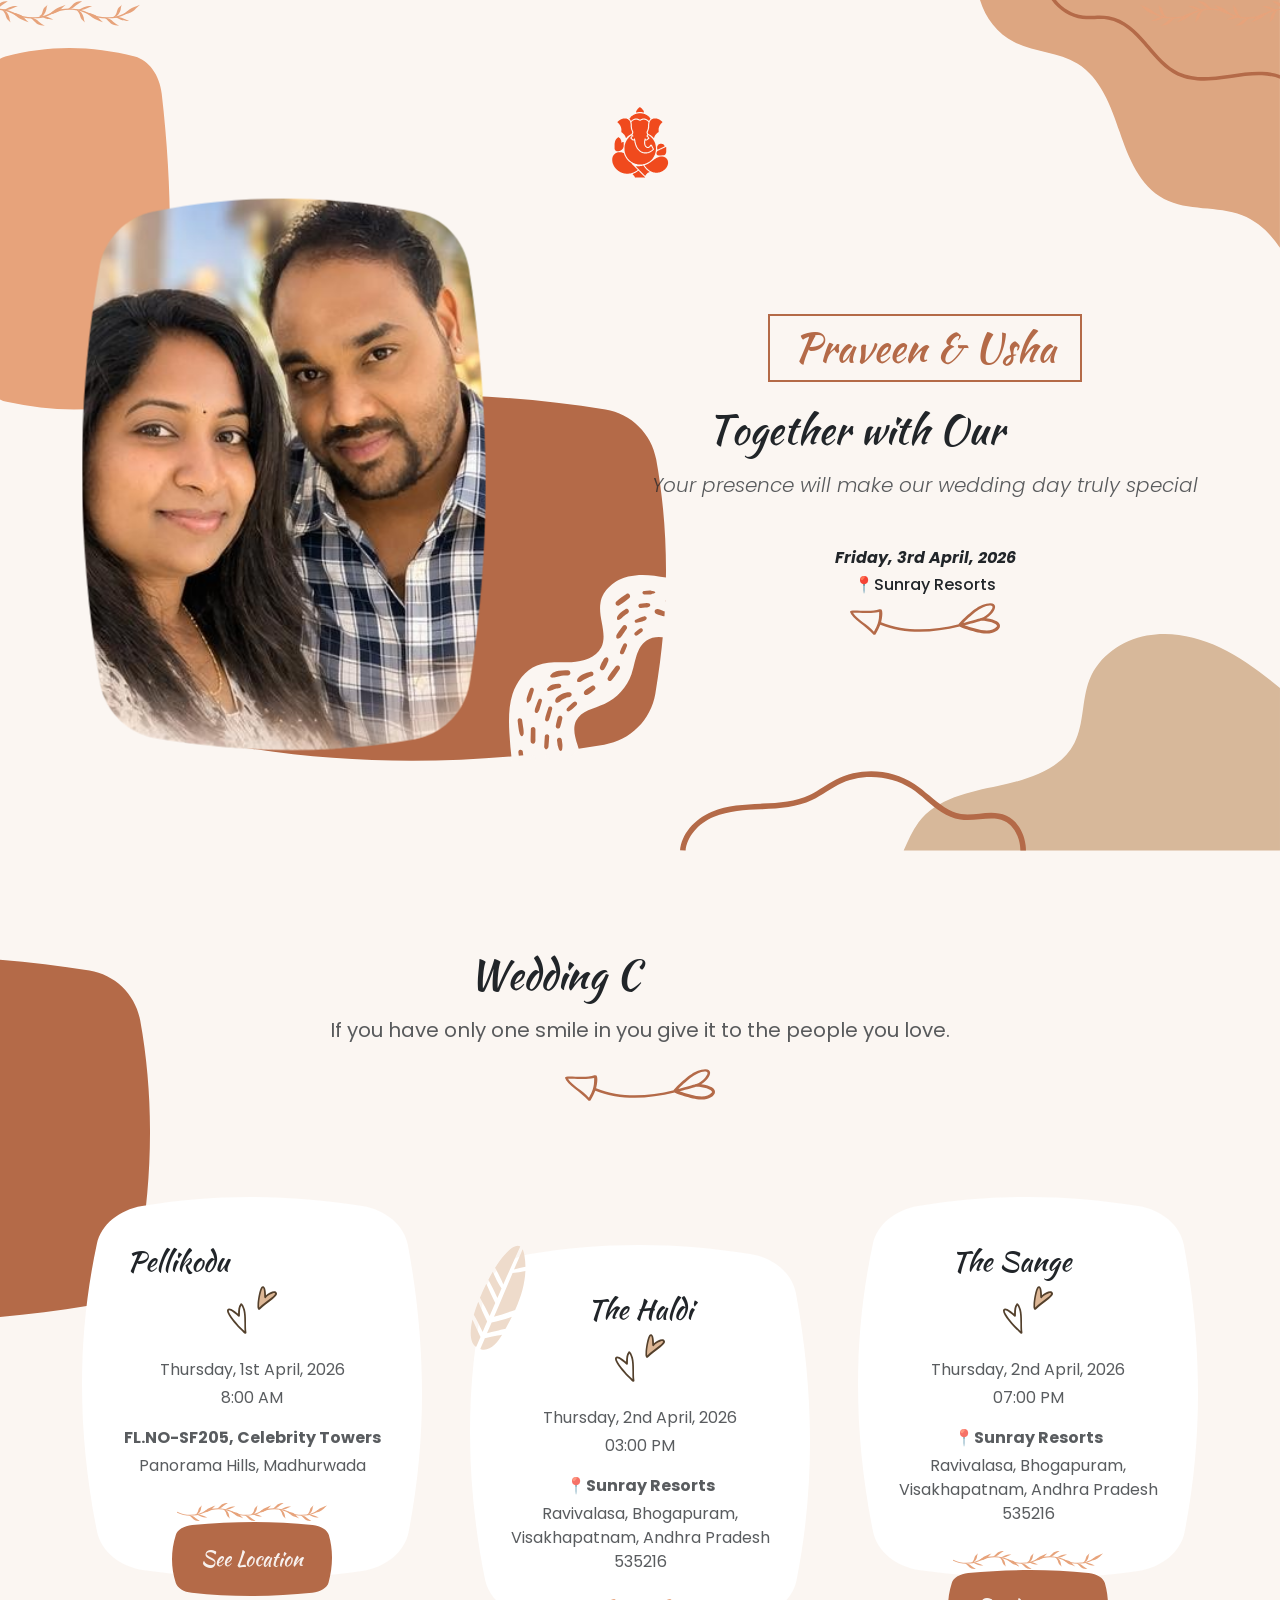
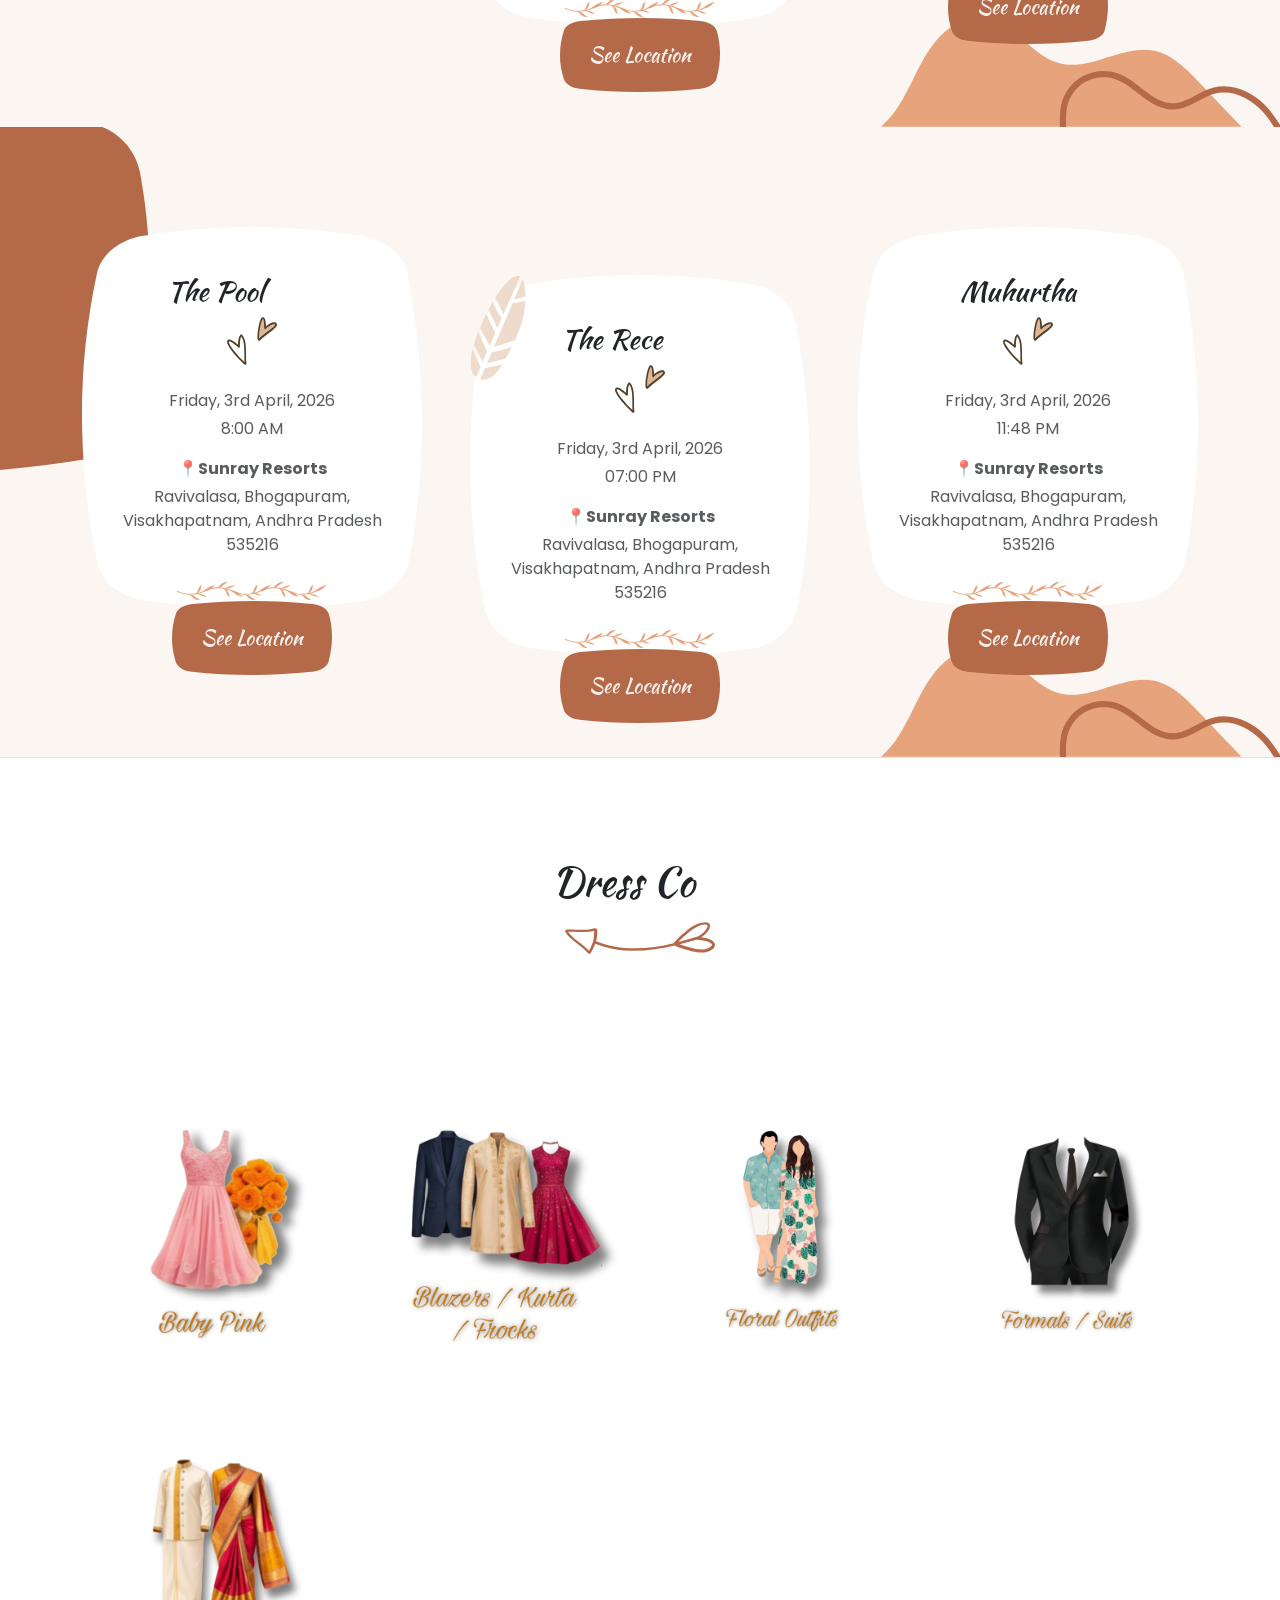
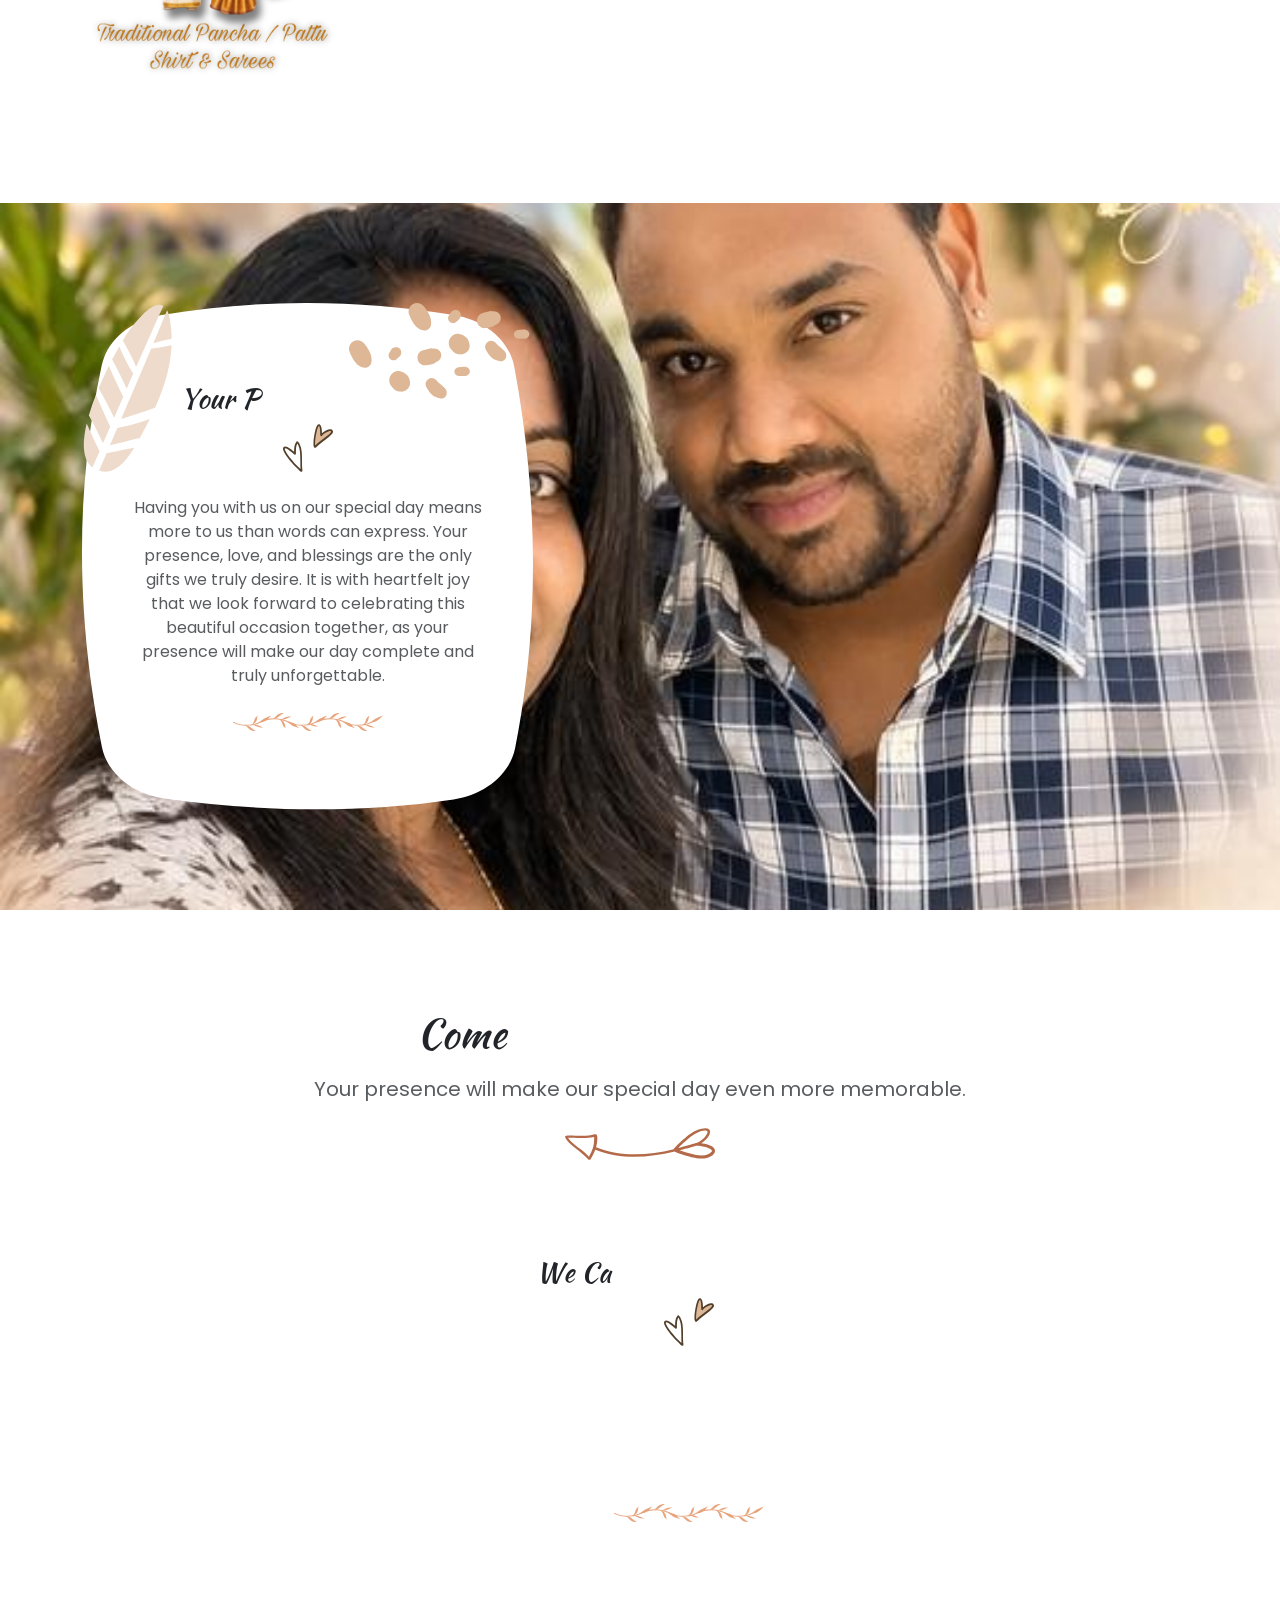
==== commit a9b6661f: "Meta tags updated" ====
--- a/index.html
+++ b/index.html
@@ -7,15 +7,14 @@
     <link rel="preload" href="js/script.min.js" as="script">
 
     <meta charset="utf-8">
-    <meta name="viewport" content="width=device-width, initial-scale=1">
-    <meta property="og:title" content="Praveen & Usha Wedding Invitation.">
-    <meta property="og:description" content="You are invited to celebrate our wedding. Join us for our special day!">
-    <meta property="og:image" content="img/praveenushatimeline.jpeg">
-    <meta property="og:image:width" content="375">
-    <meta property="og:image:height" content="375">
-    <meta property="og:type" content="website">
-    <meta name="description" content="">
-    <meta name="keywords" content="">
+    <meta property="og:title" content="Praveen & Usha Wedding Invitation">
+<meta property="og:description" content="You are invited to celebrate our wedding. Join us for our special day!">
+<meta property="og:image" content="https://praveen-usha.netlify.app/img/praveenushatimeline.jpeg">
+<meta property="og:image:type" content="image/jpeg">
+<meta property="og:image:width" content="375">
+<meta property="og:image:height" content="375">
+<meta property="og:type" content="website">
+<meta property="og:url" content="https://praveen-usha.netlify.app/">
 
     
 
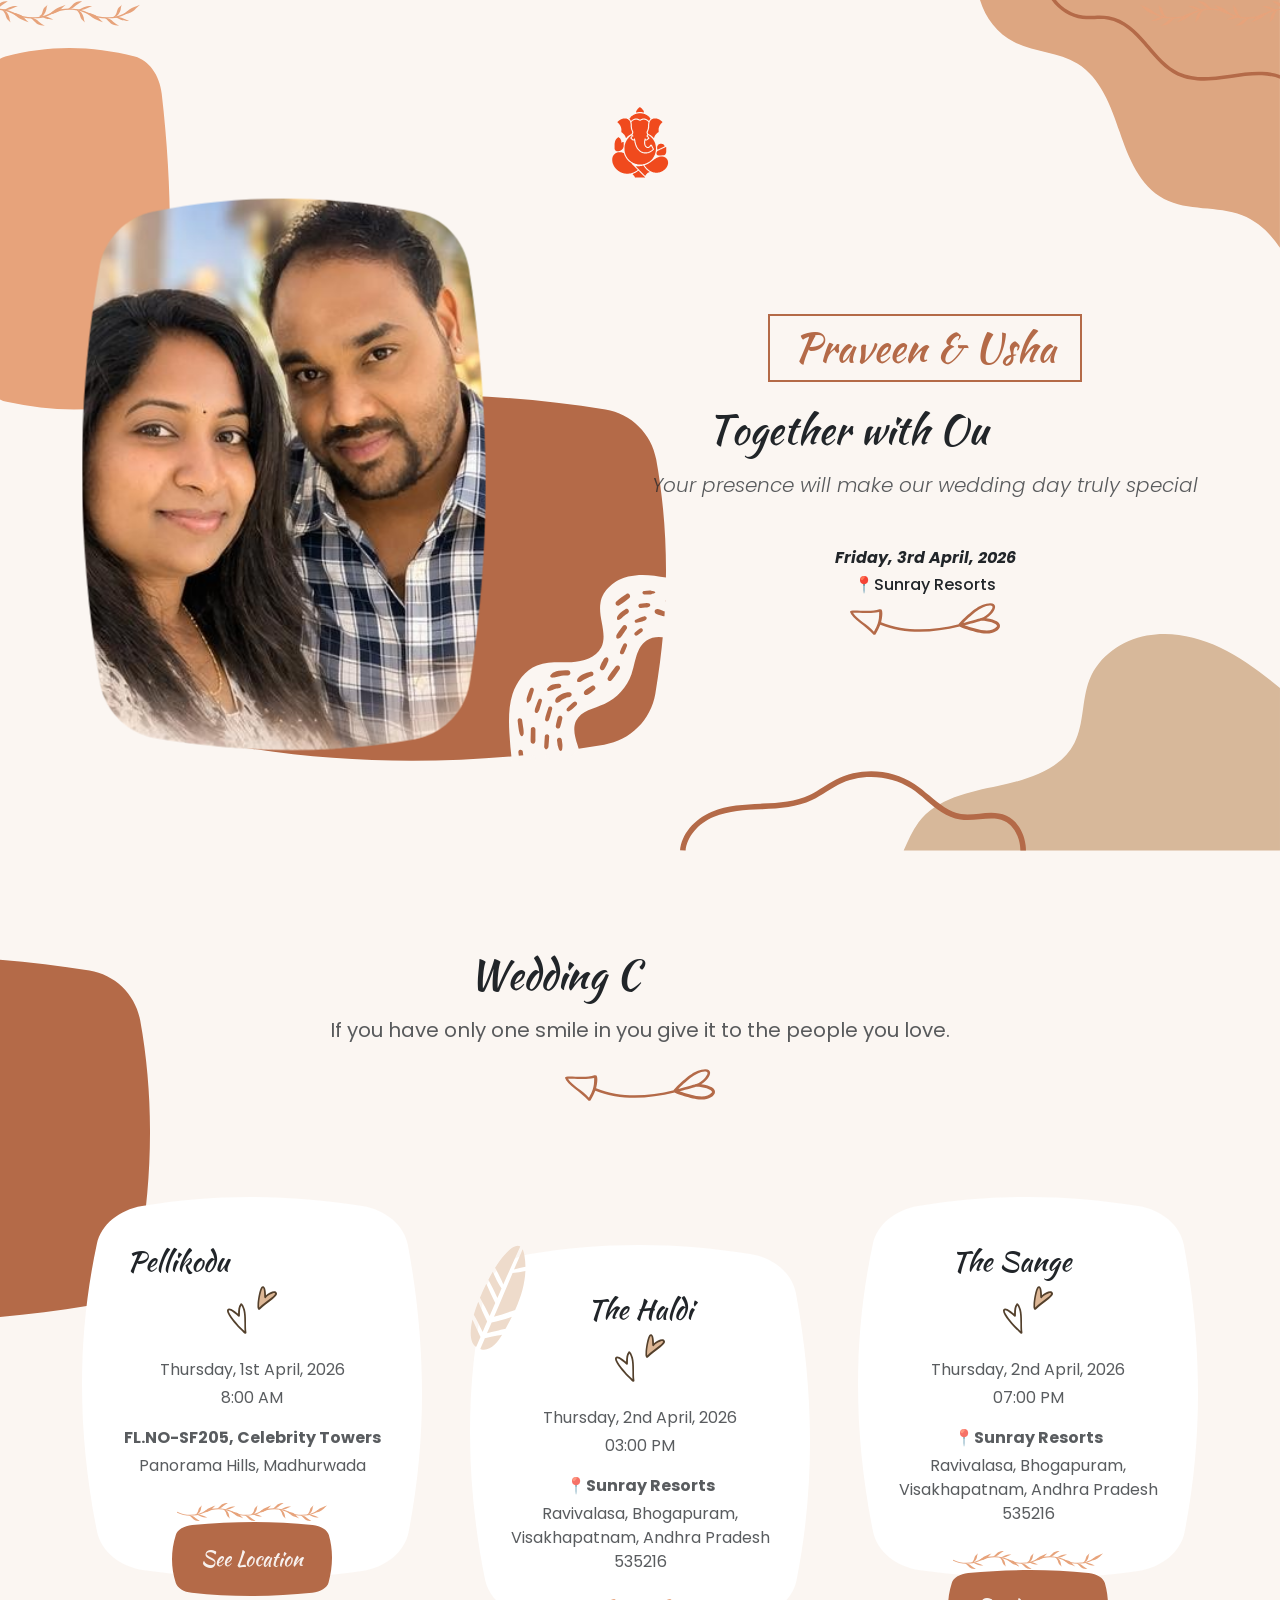
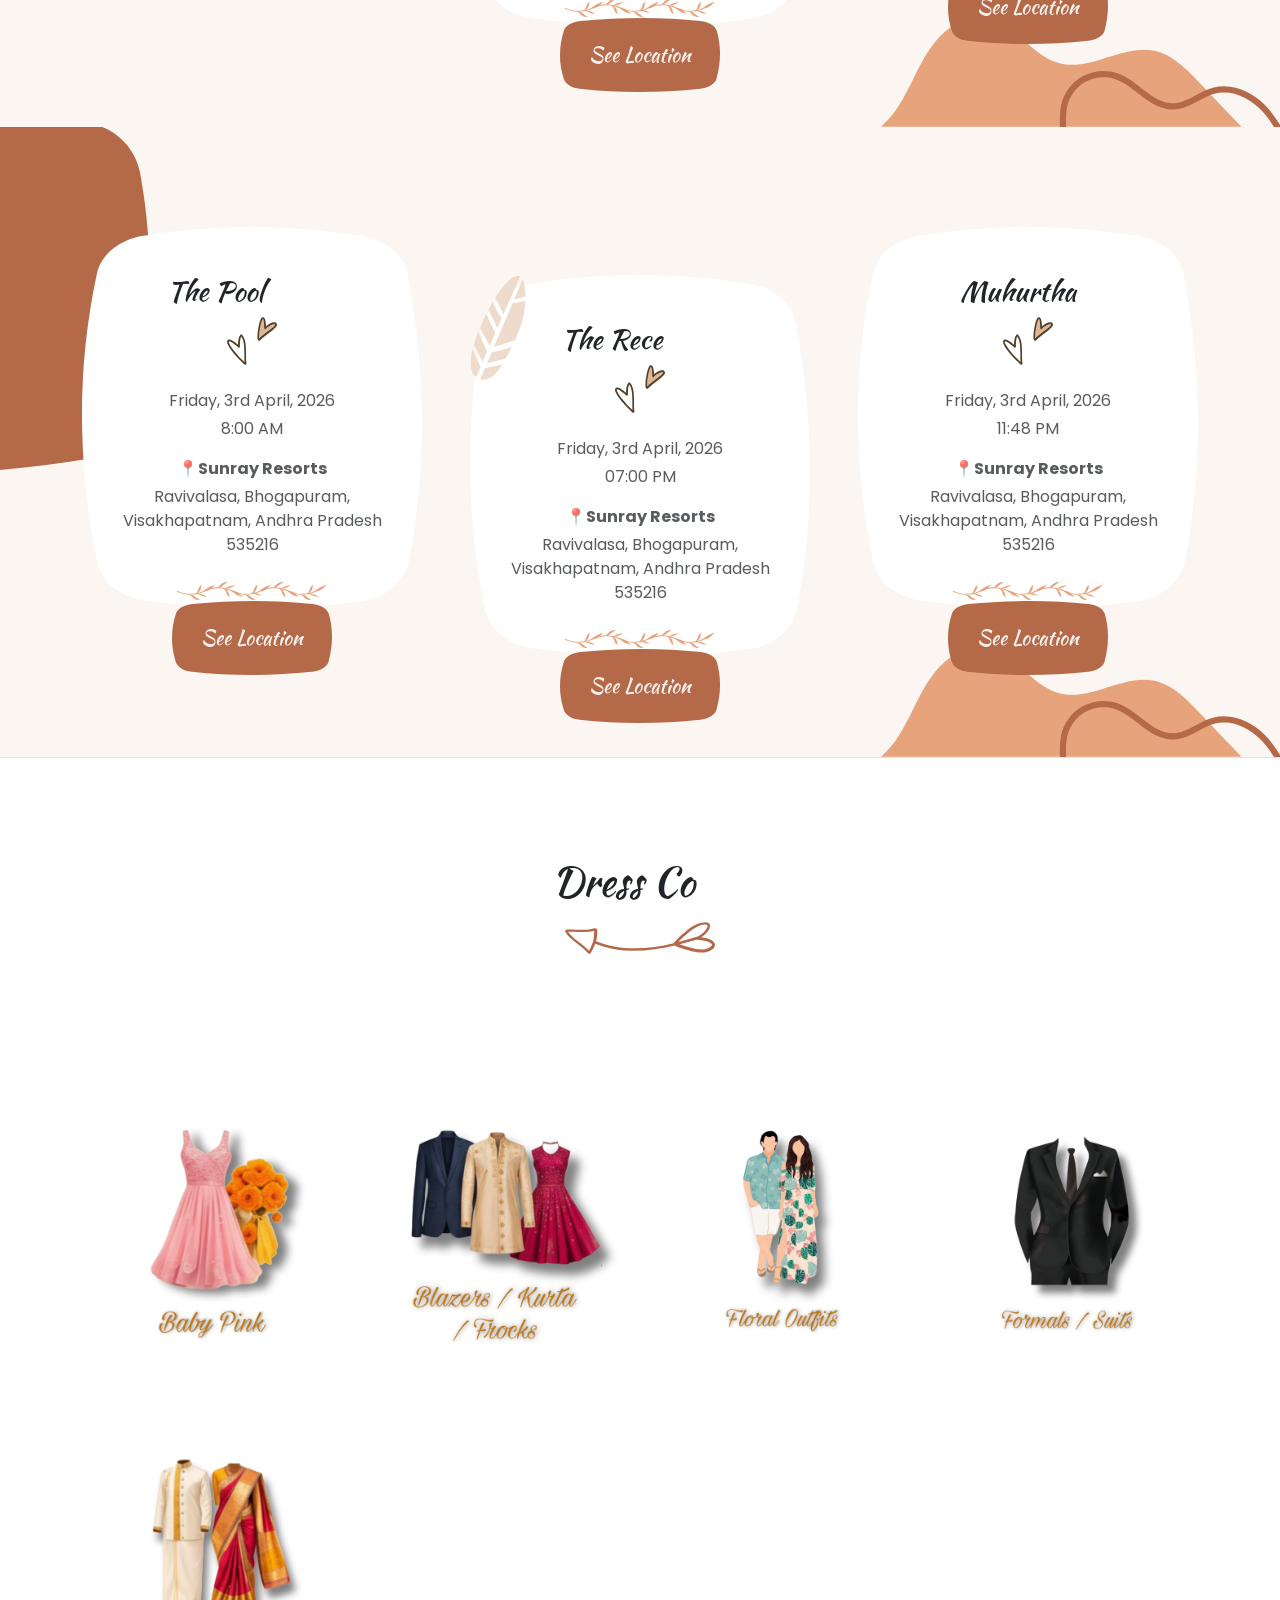
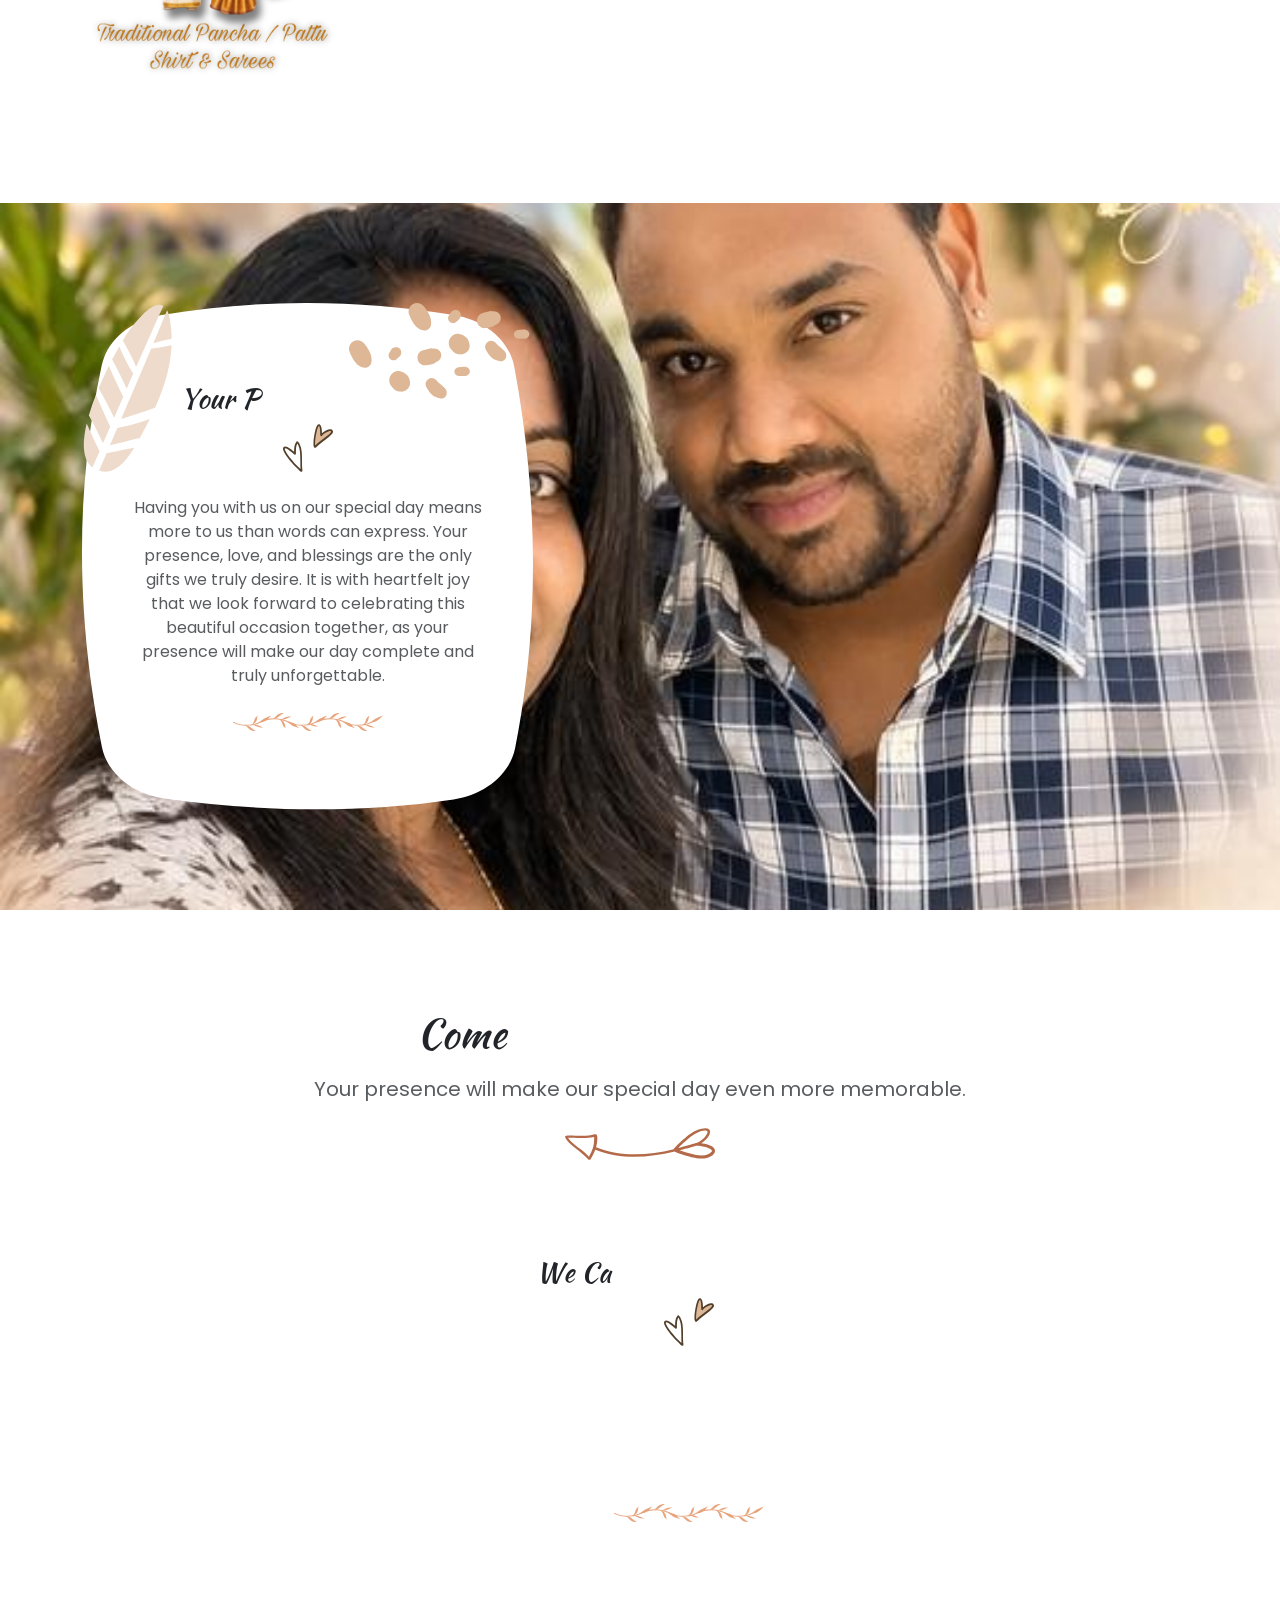
==== commit 5d95c0dd: "meta tag updated" ====
--- a/index.html
+++ b/index.html
@@ -11,10 +11,10 @@
 <meta property="og:description" content="You are invited to celebrate our wedding. Join us for our special day!">
 <meta property="og:image" content="https://praveen-usha.netlify.app/img/praveenushatimeline.jpeg">
 <meta property="og:image:type" content="image/jpeg">
-<meta property="og:image:width" content="375">
-<meta property="og:image:height" content="375">
+<meta property="og:image:width" content="1200">
+<meta property="og:image:height" content="630">
 <meta property="og:type" content="website">
-<meta property="og:url" content="https://praveen-usha.netlify.app/">
+<meta property="og:url" content="https://praveen-usha.netlify.app/index.html">
 
     
 
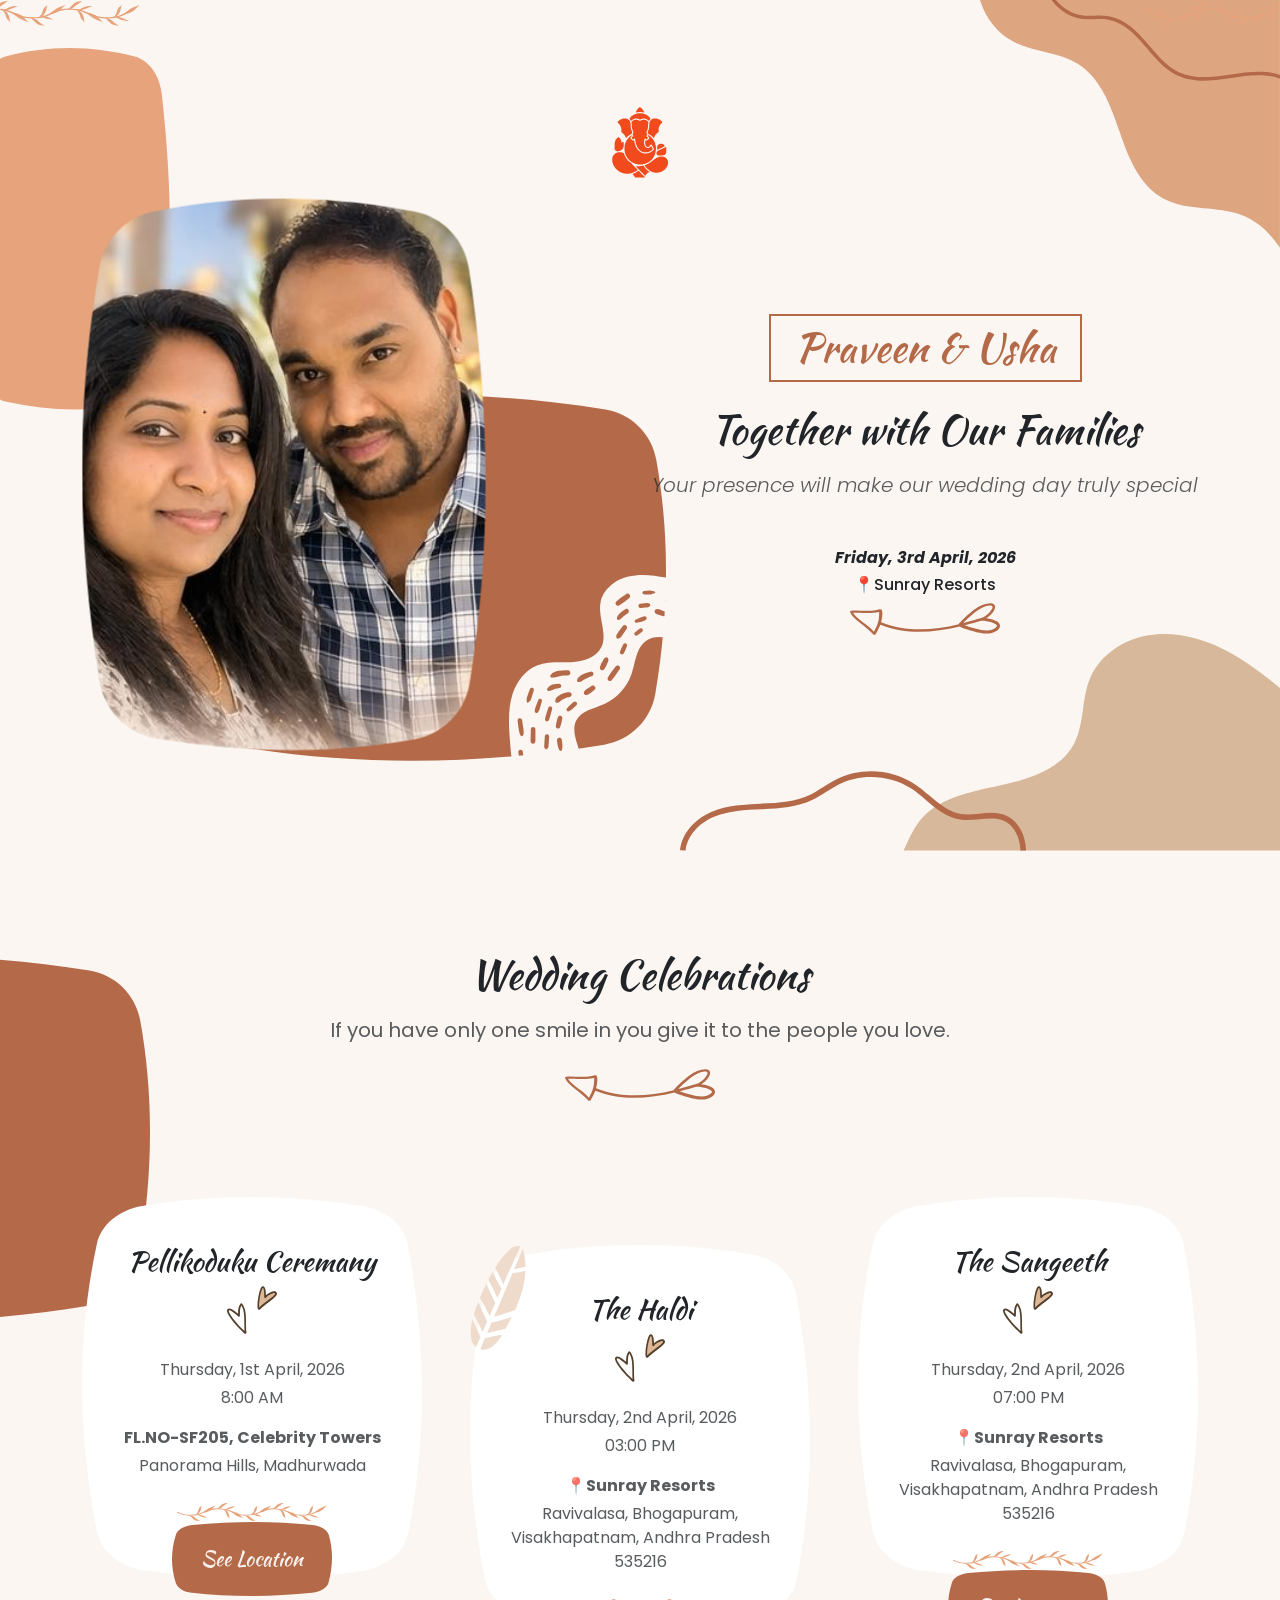
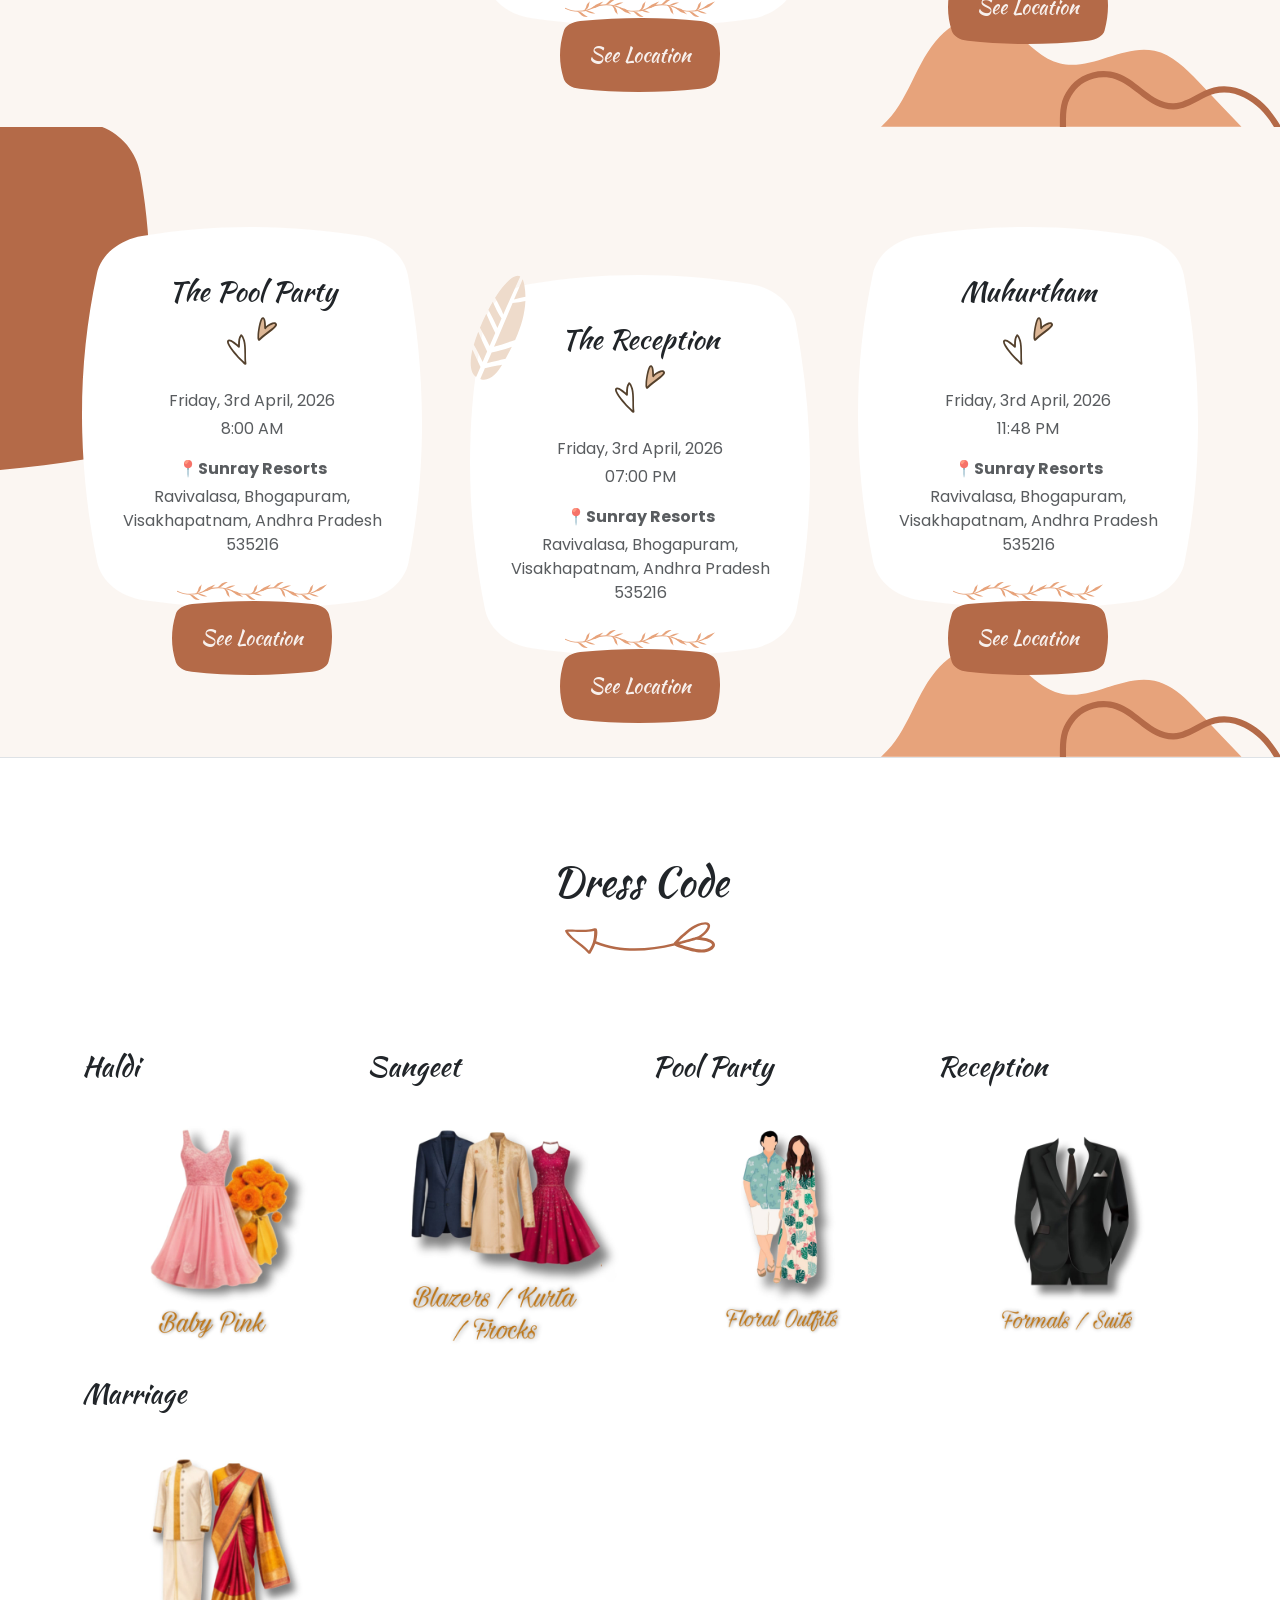
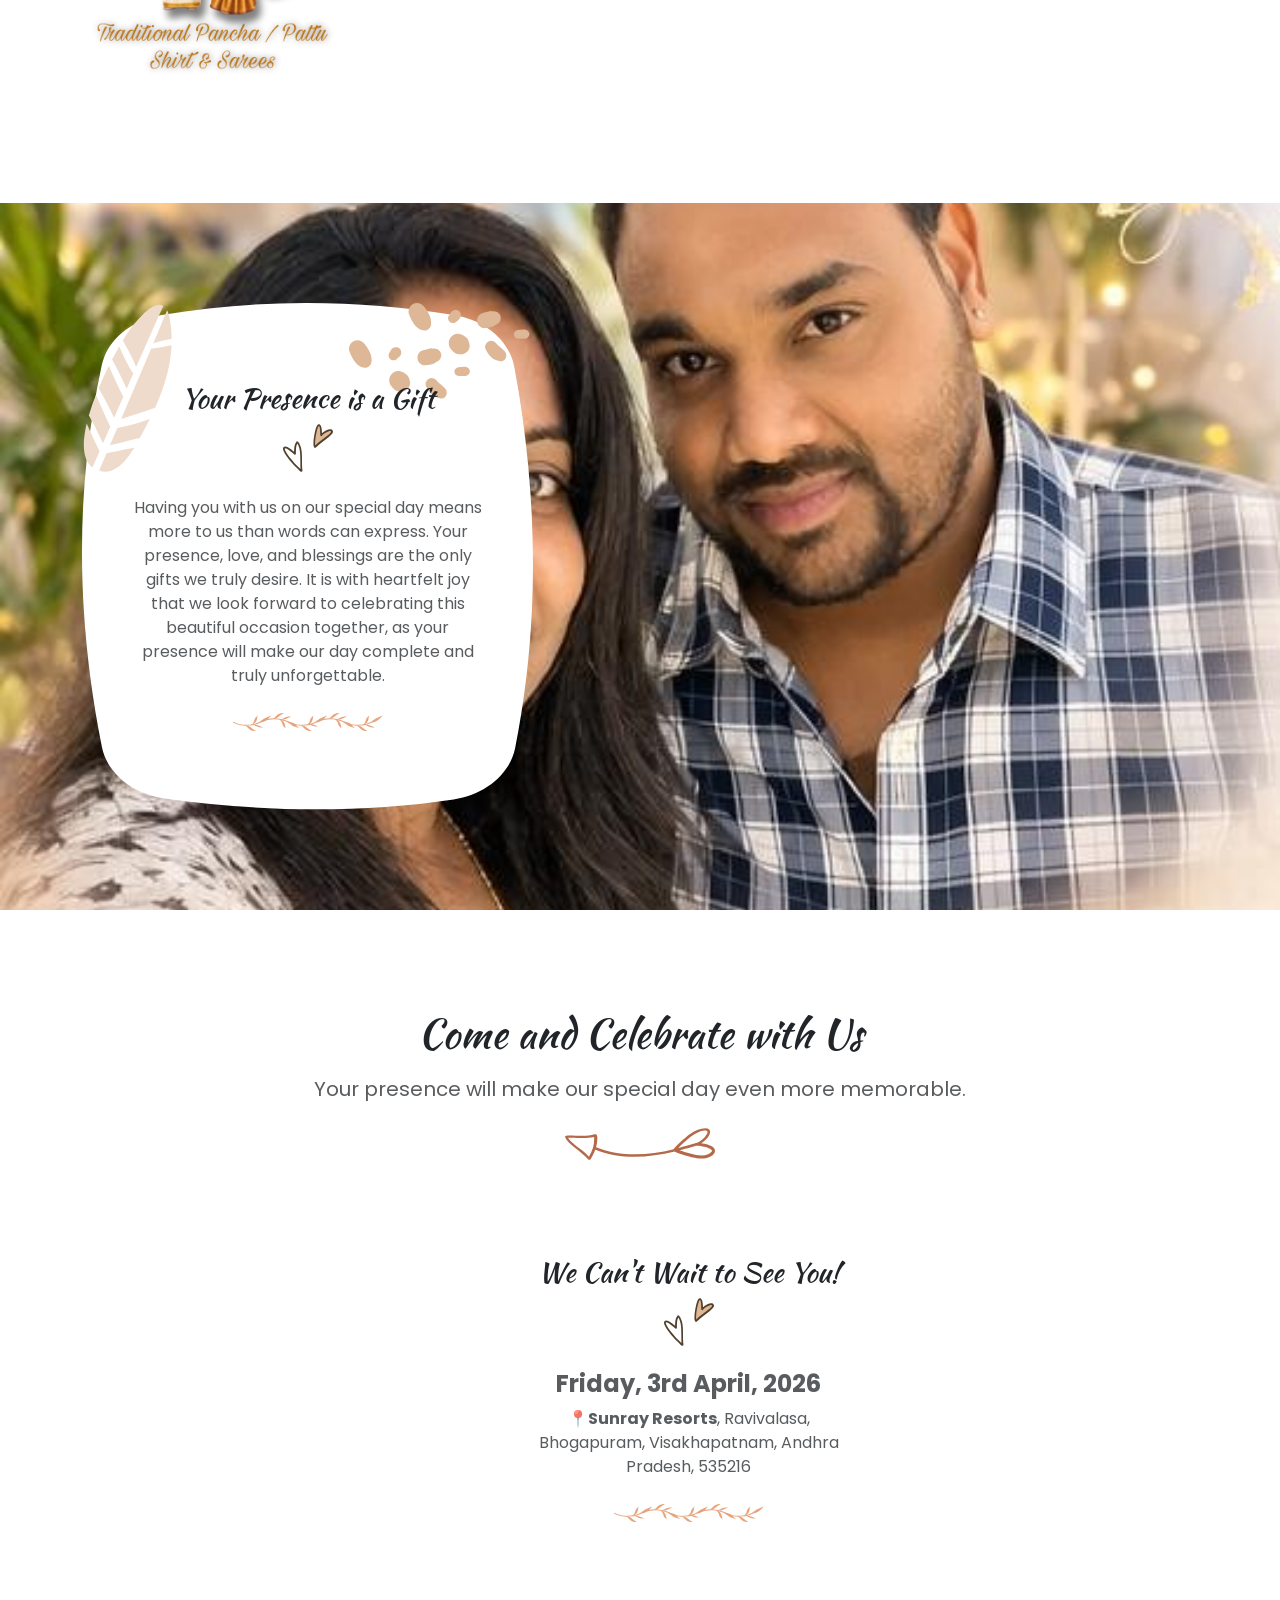
==== commit 47855bae: "animations removed" ====
--- a/index.html
+++ b/index.html
@@ -999,7 +999,7 @@
   
 
     <!-- animation - script  -->
-      <script>
+      <!-- <script>
     // Function to handle animations when element enters viewport
     function animateOnScroll(entries, observer) {
       entries.forEach(entry => {
@@ -1061,7 +1061,7 @@
     document.querySelectorAll('.letter-animation, .slide-left, .fade-scale').forEach(el => {
       observer.observe(el);
     });
-  </script>
+  </script> -->
 
 
 
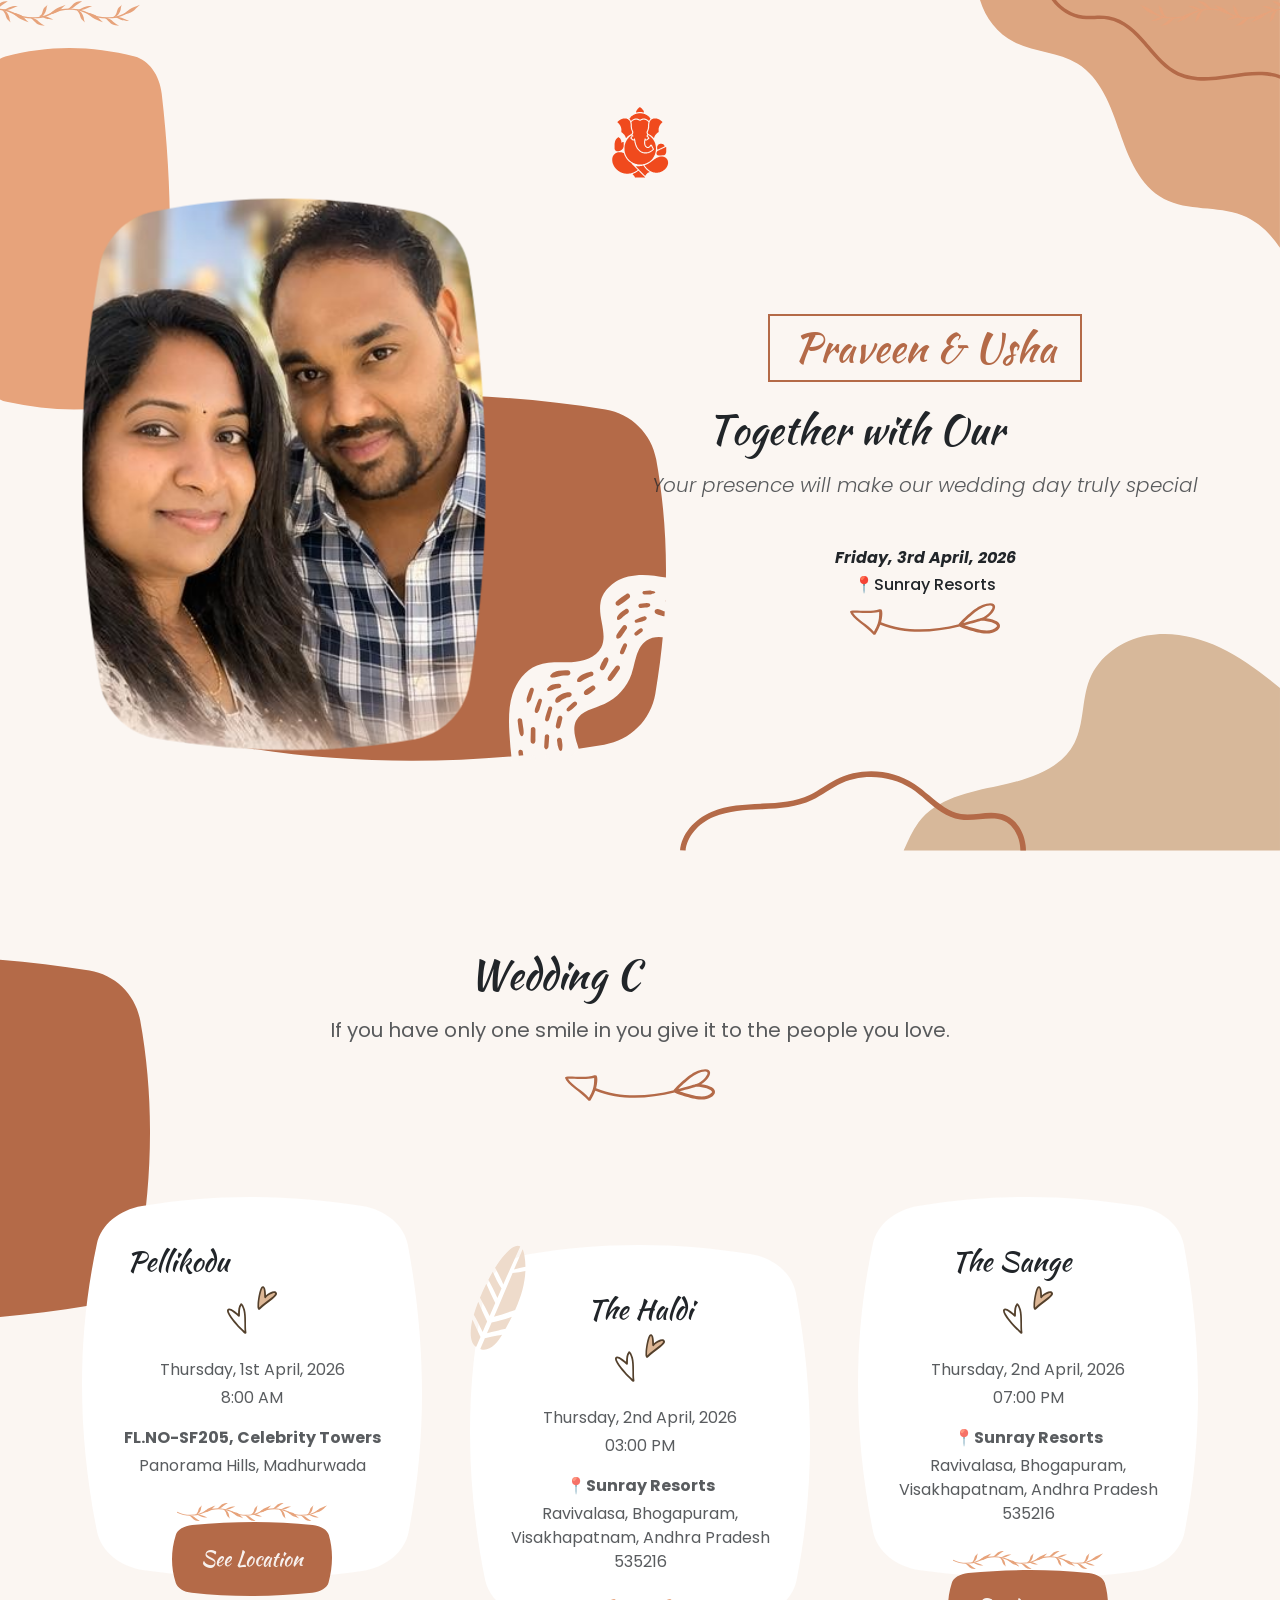
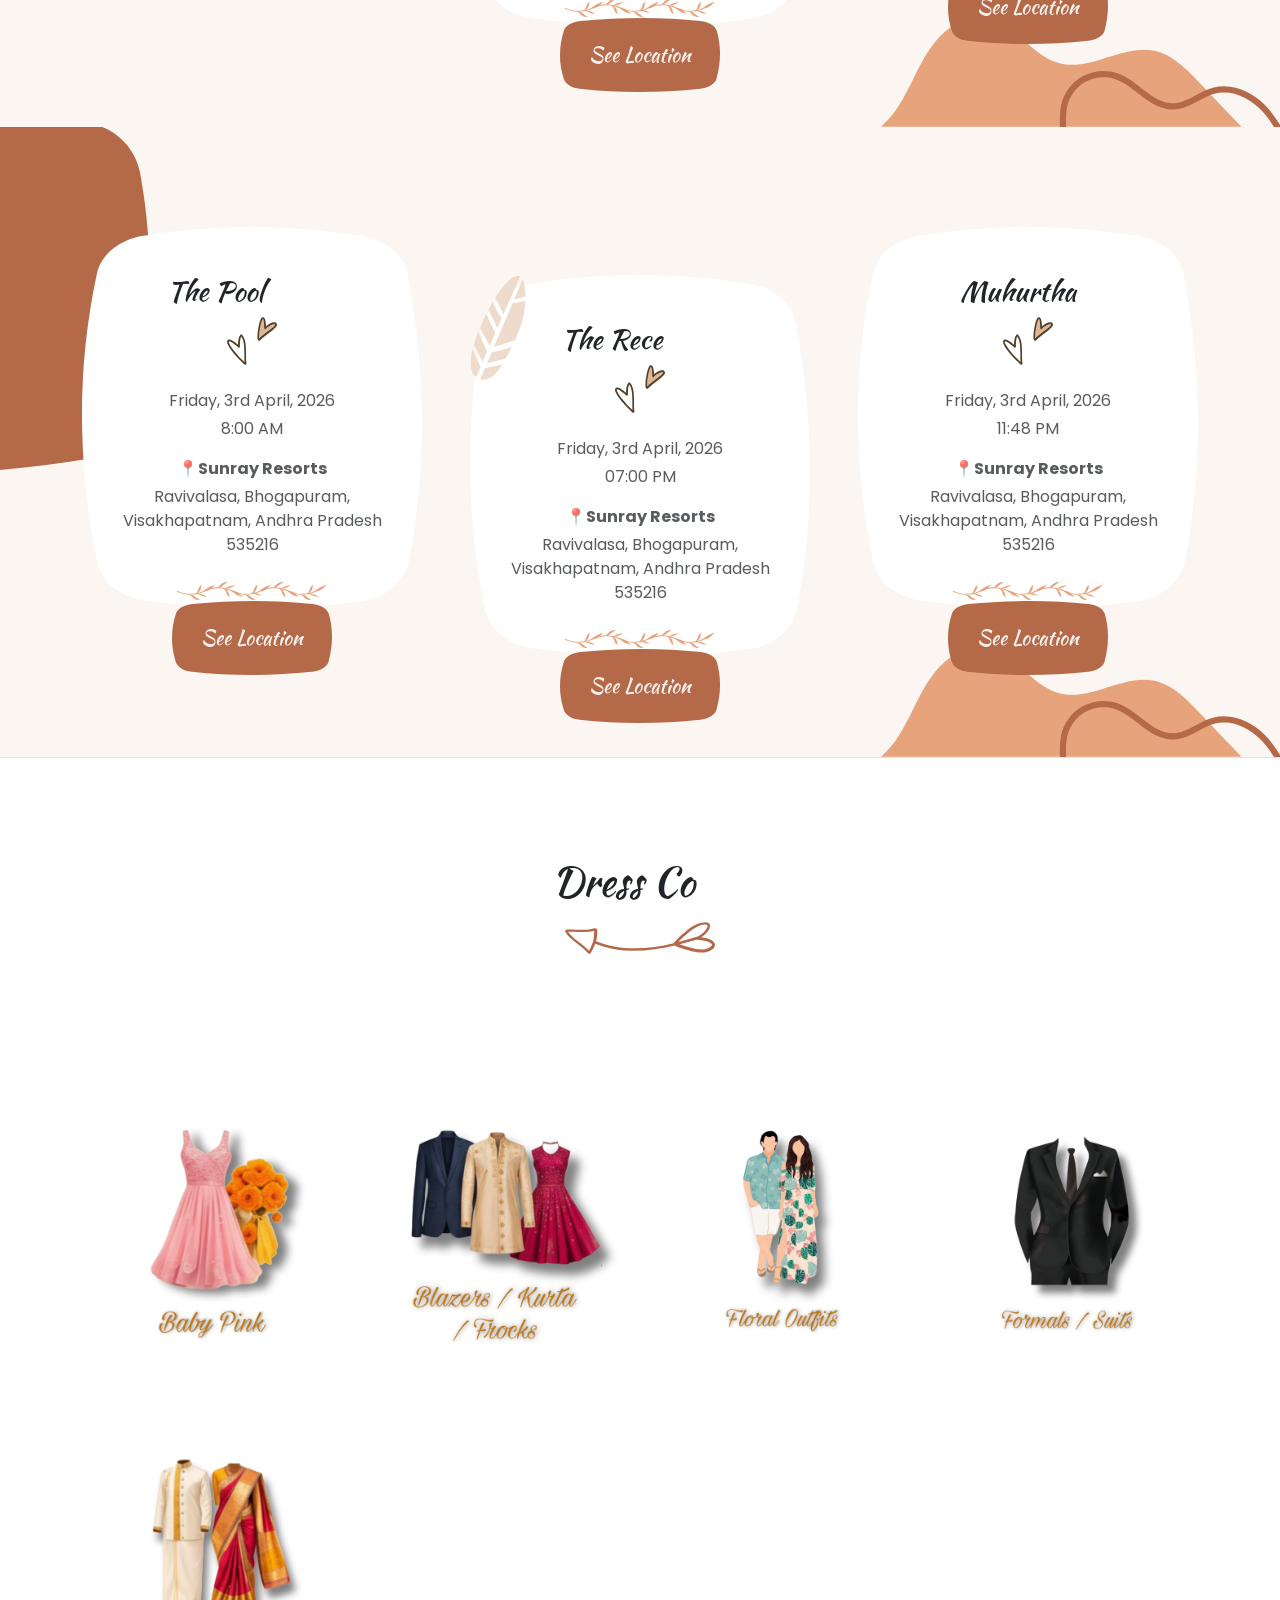
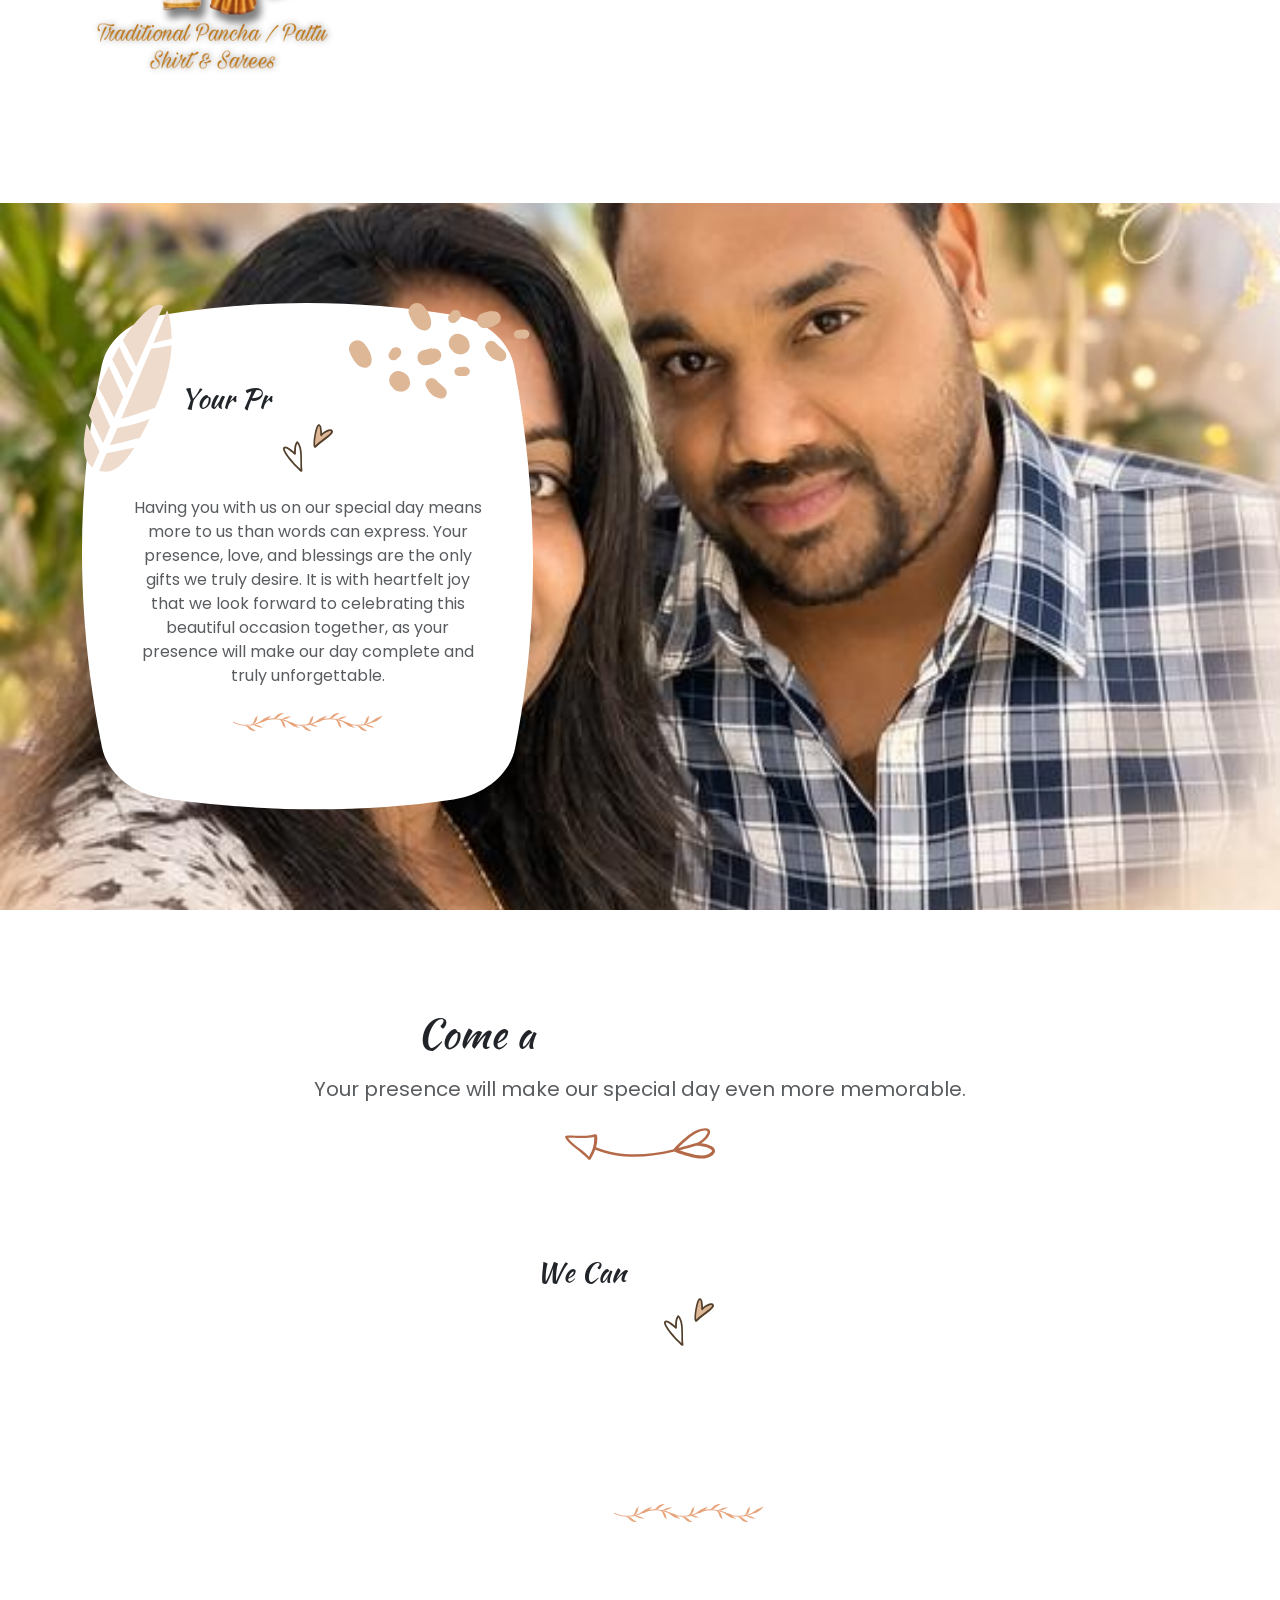
==== commit 6e08b6e6: "animation update" ====
--- a/index.html
+++ b/index.html
@@ -999,7 +999,7 @@
   
 
     <!-- animation - script  -->
-      <!-- <script>
+      <script>
     // Function to handle animations when element enters viewport
     function animateOnScroll(entries, observer) {
       entries.forEach(entry => {
@@ -1061,7 +1061,7 @@
     document.querySelectorAll('.letter-animation, .slide-left, .fade-scale').forEach(el => {
       observer.observe(el);
     });
-  </script> -->
+  </script>
 
 
 
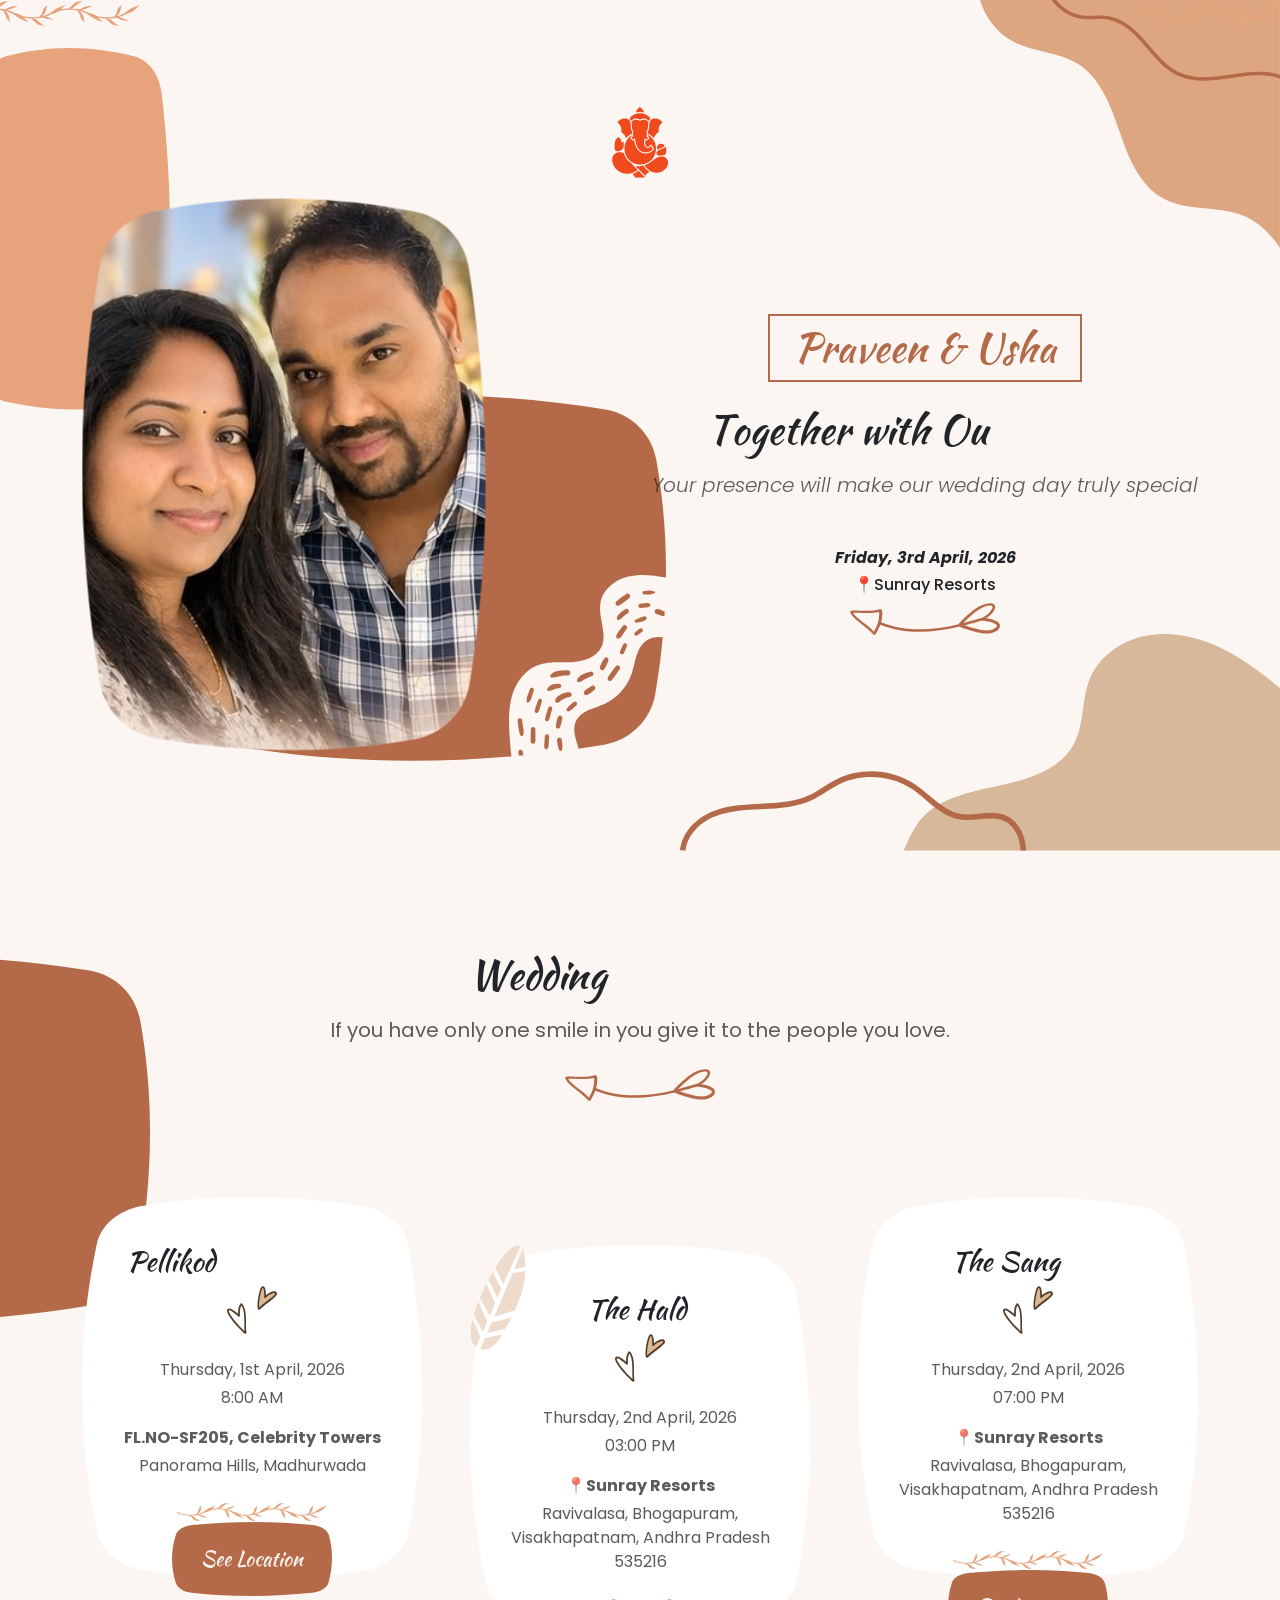
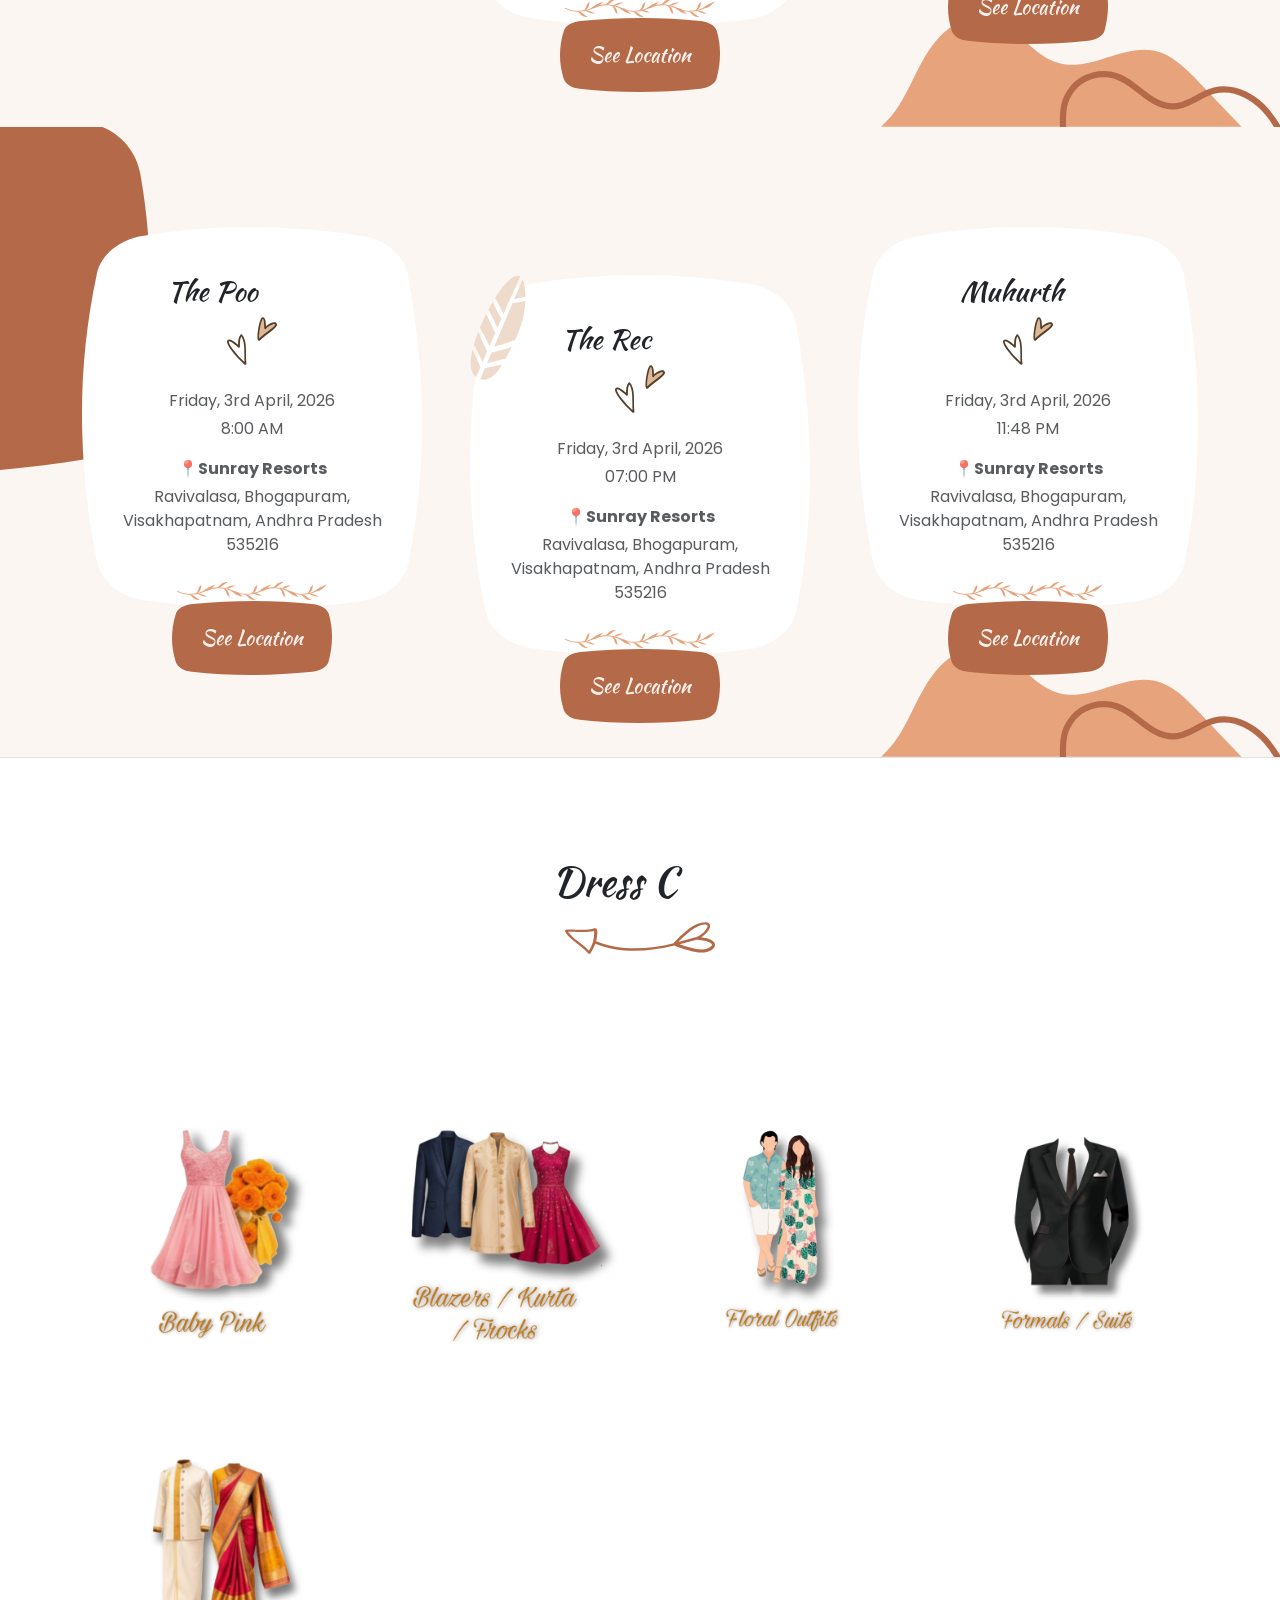
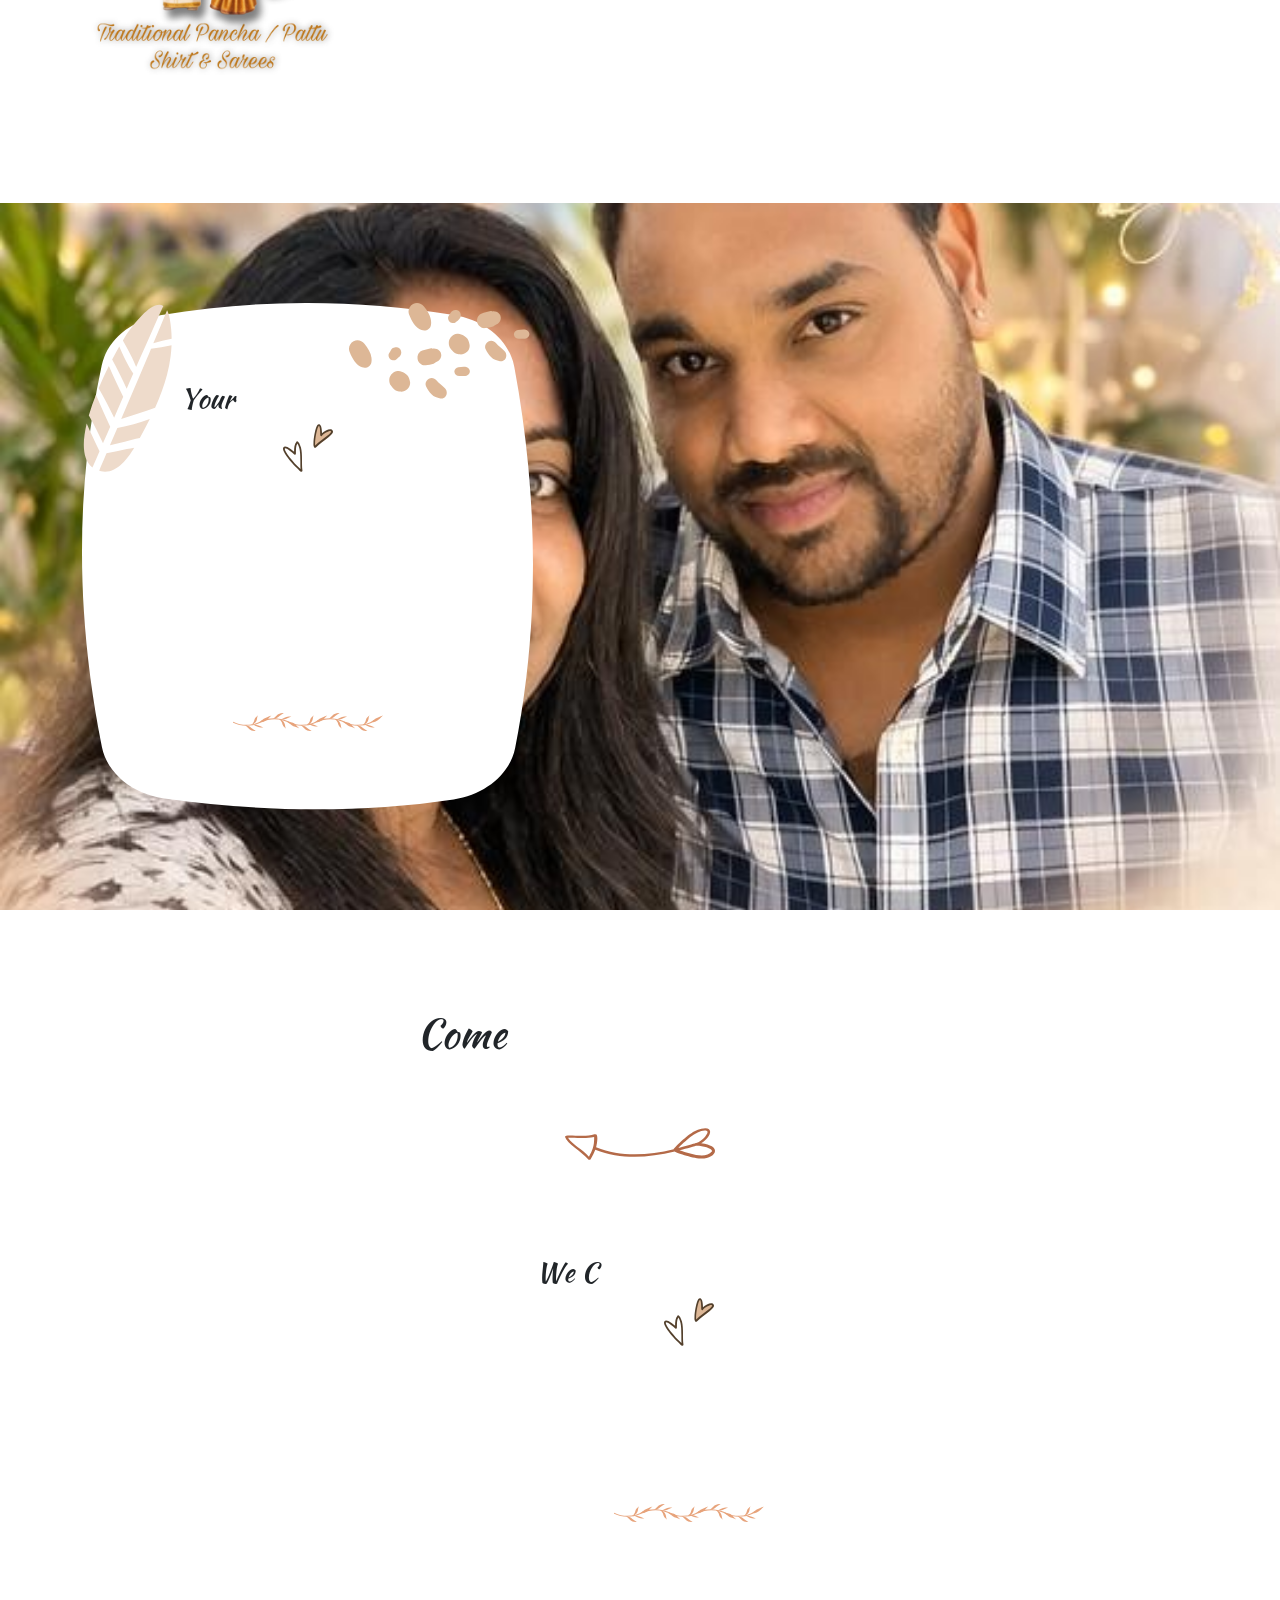
==== commit 17a48836: "meta tags update" ====
--- a/index.html
+++ b/index.html
@@ -7,7 +7,7 @@
     <link rel="preload" href="js/script.min.js" as="script">
 
     <meta charset="utf-8">
-    <meta property="og:title" content="Praveen & Usha Wedding Invitation">
+    <!-- <meta property="og:title" content="Praveen & Usha Wedding Invitation">
 <meta property="og:description" content="You are invited to celebrate our wedding. Join us for our special day!">
 <meta property="og:image" content="https://praveen-usha.netlify.app/img/praveenushatimeline.jpeg">
 <meta property="og:image:type" content="image/jpeg">
@@ -16,7 +16,7 @@
 <meta property="og:type" content="website">
 <meta property="og:url" content="https://praveen-usha.netlify.app/index.html">
 
-    
+     -->
 
     <!-- Required CSS files -->
     <link href="css/style.min.css" rel="stylesheet">
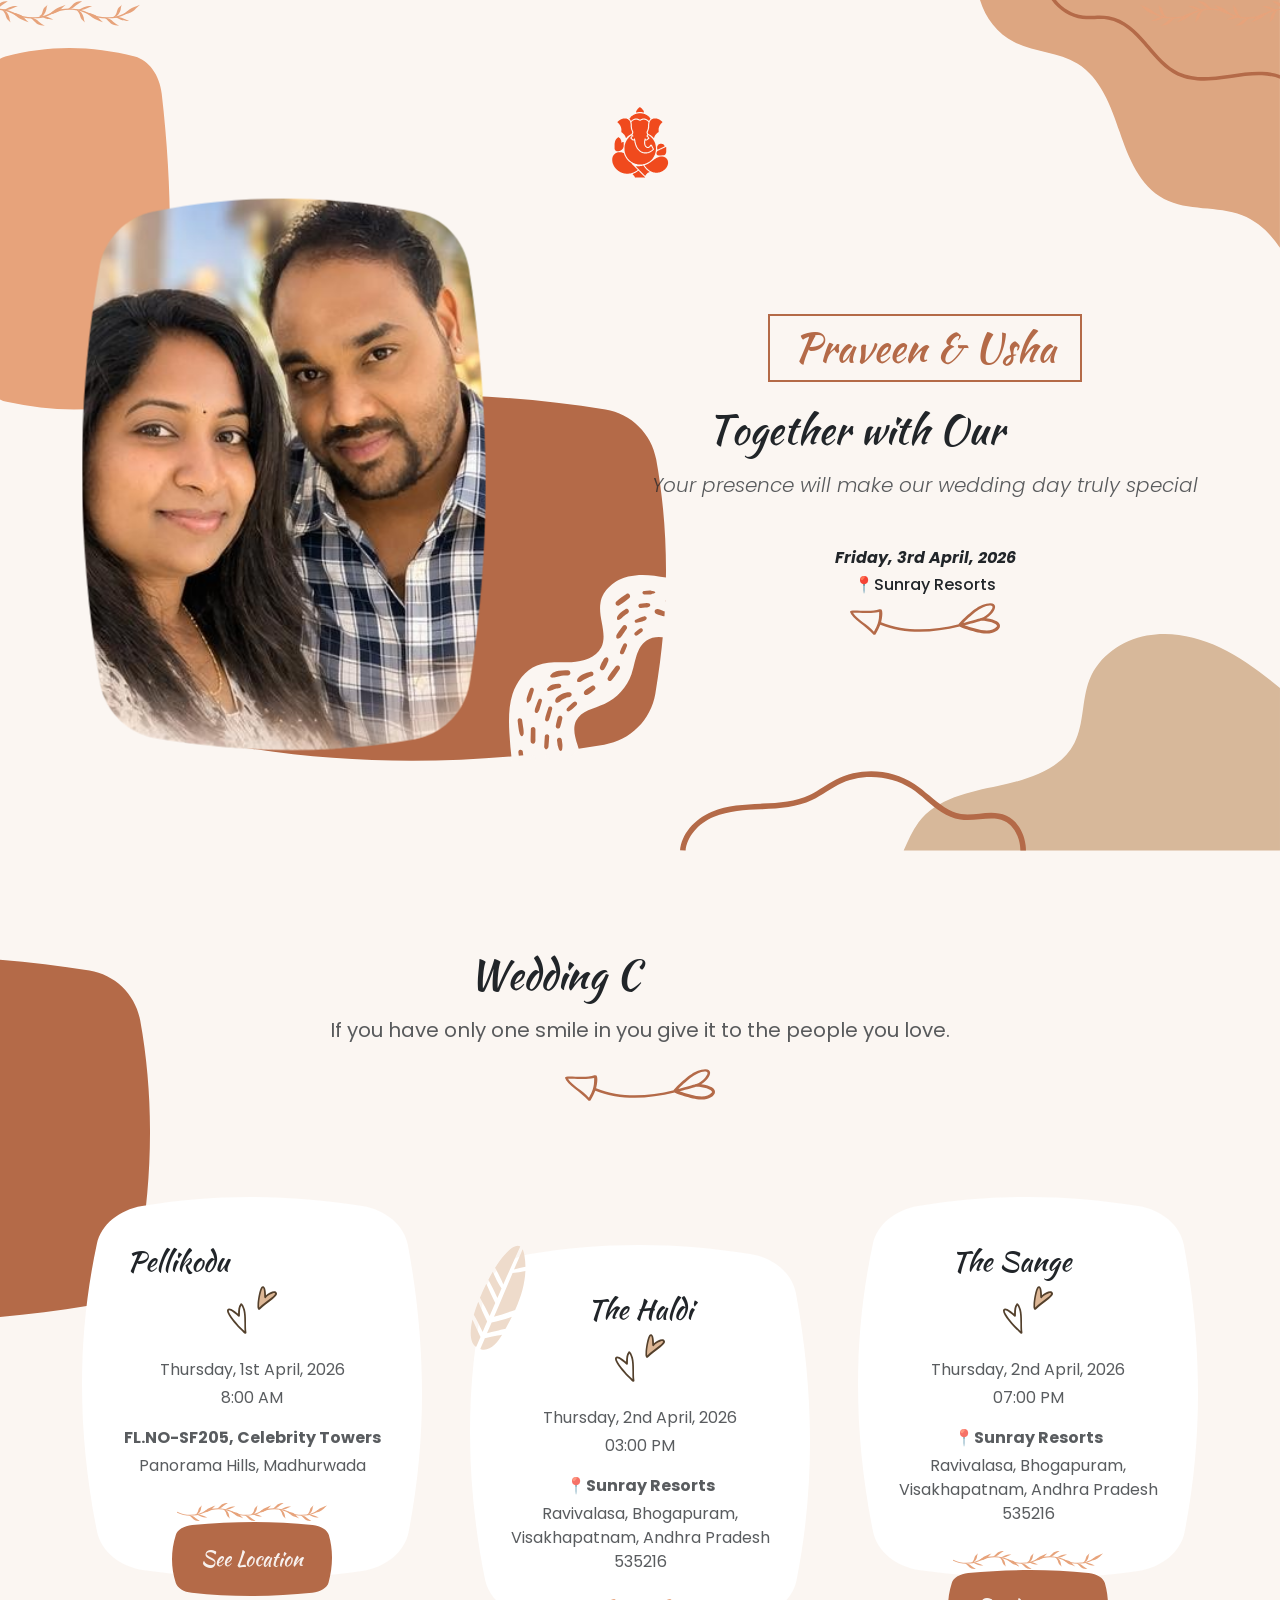
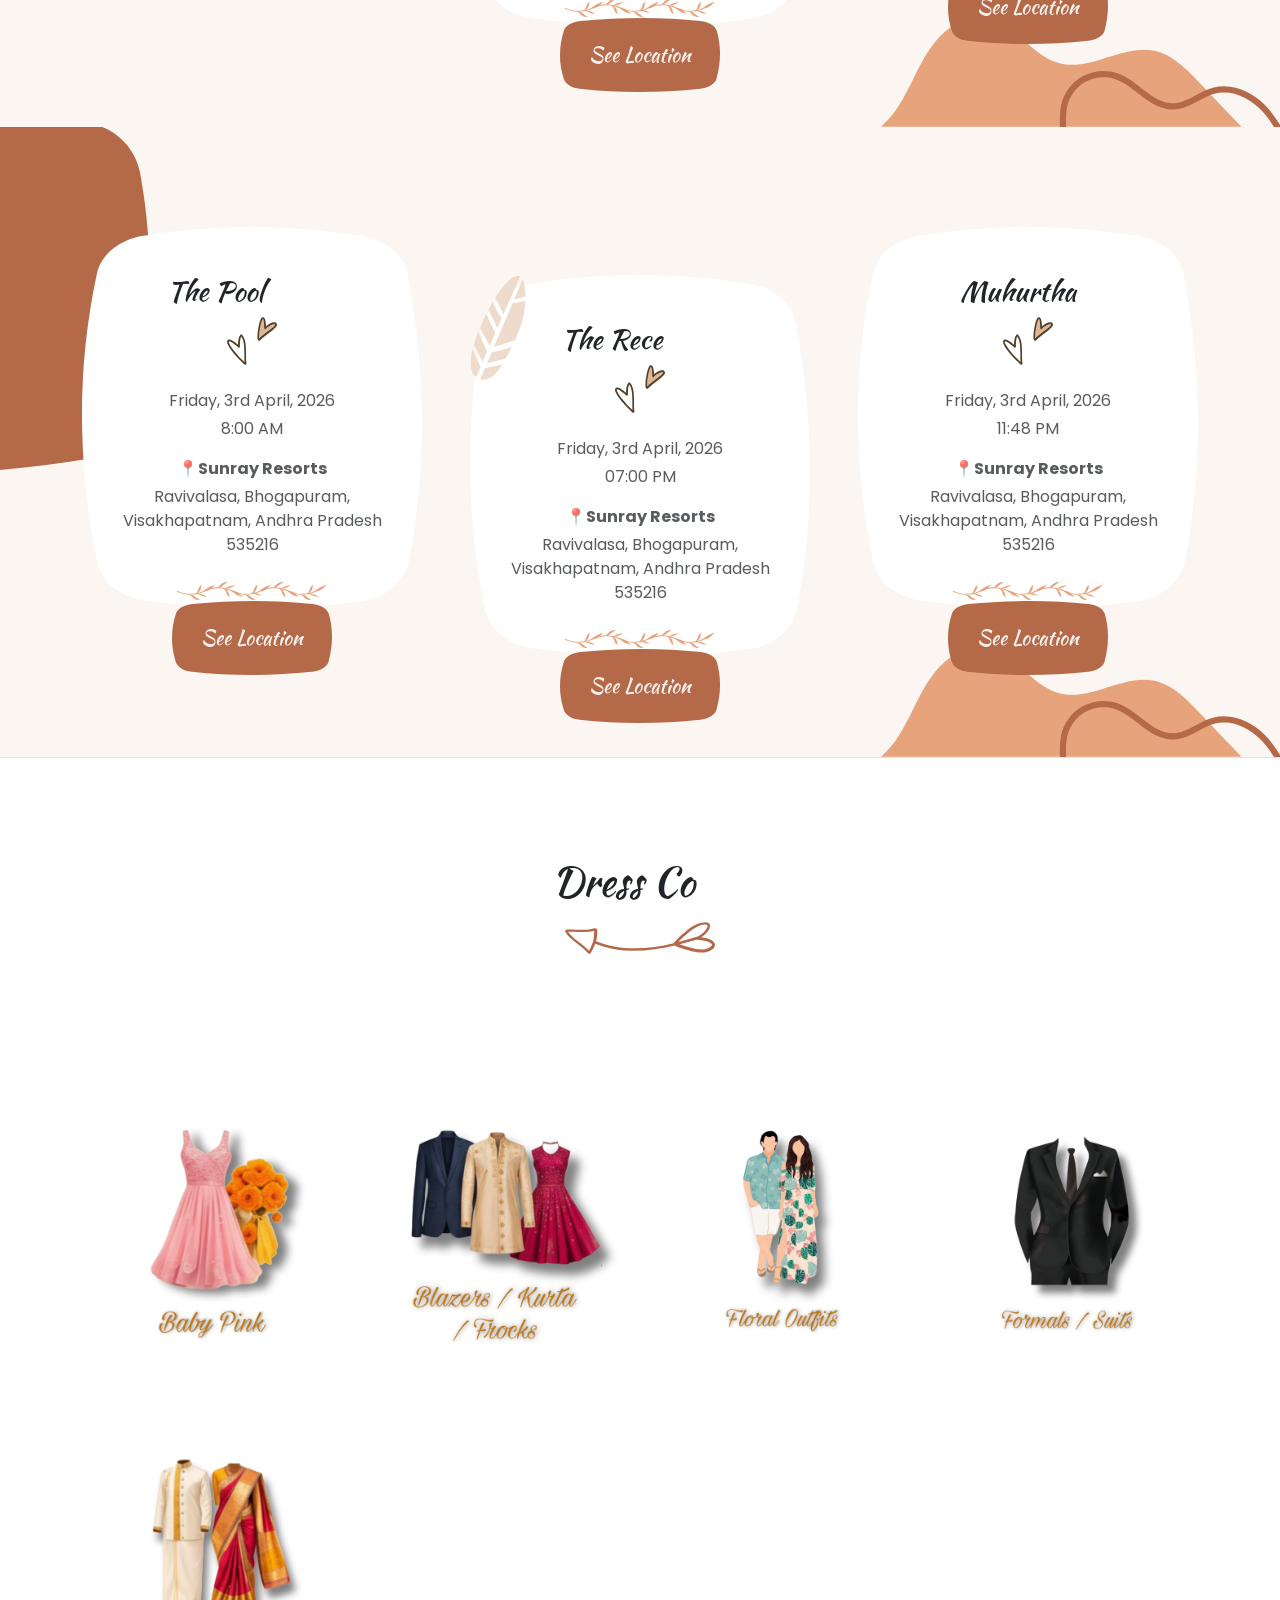
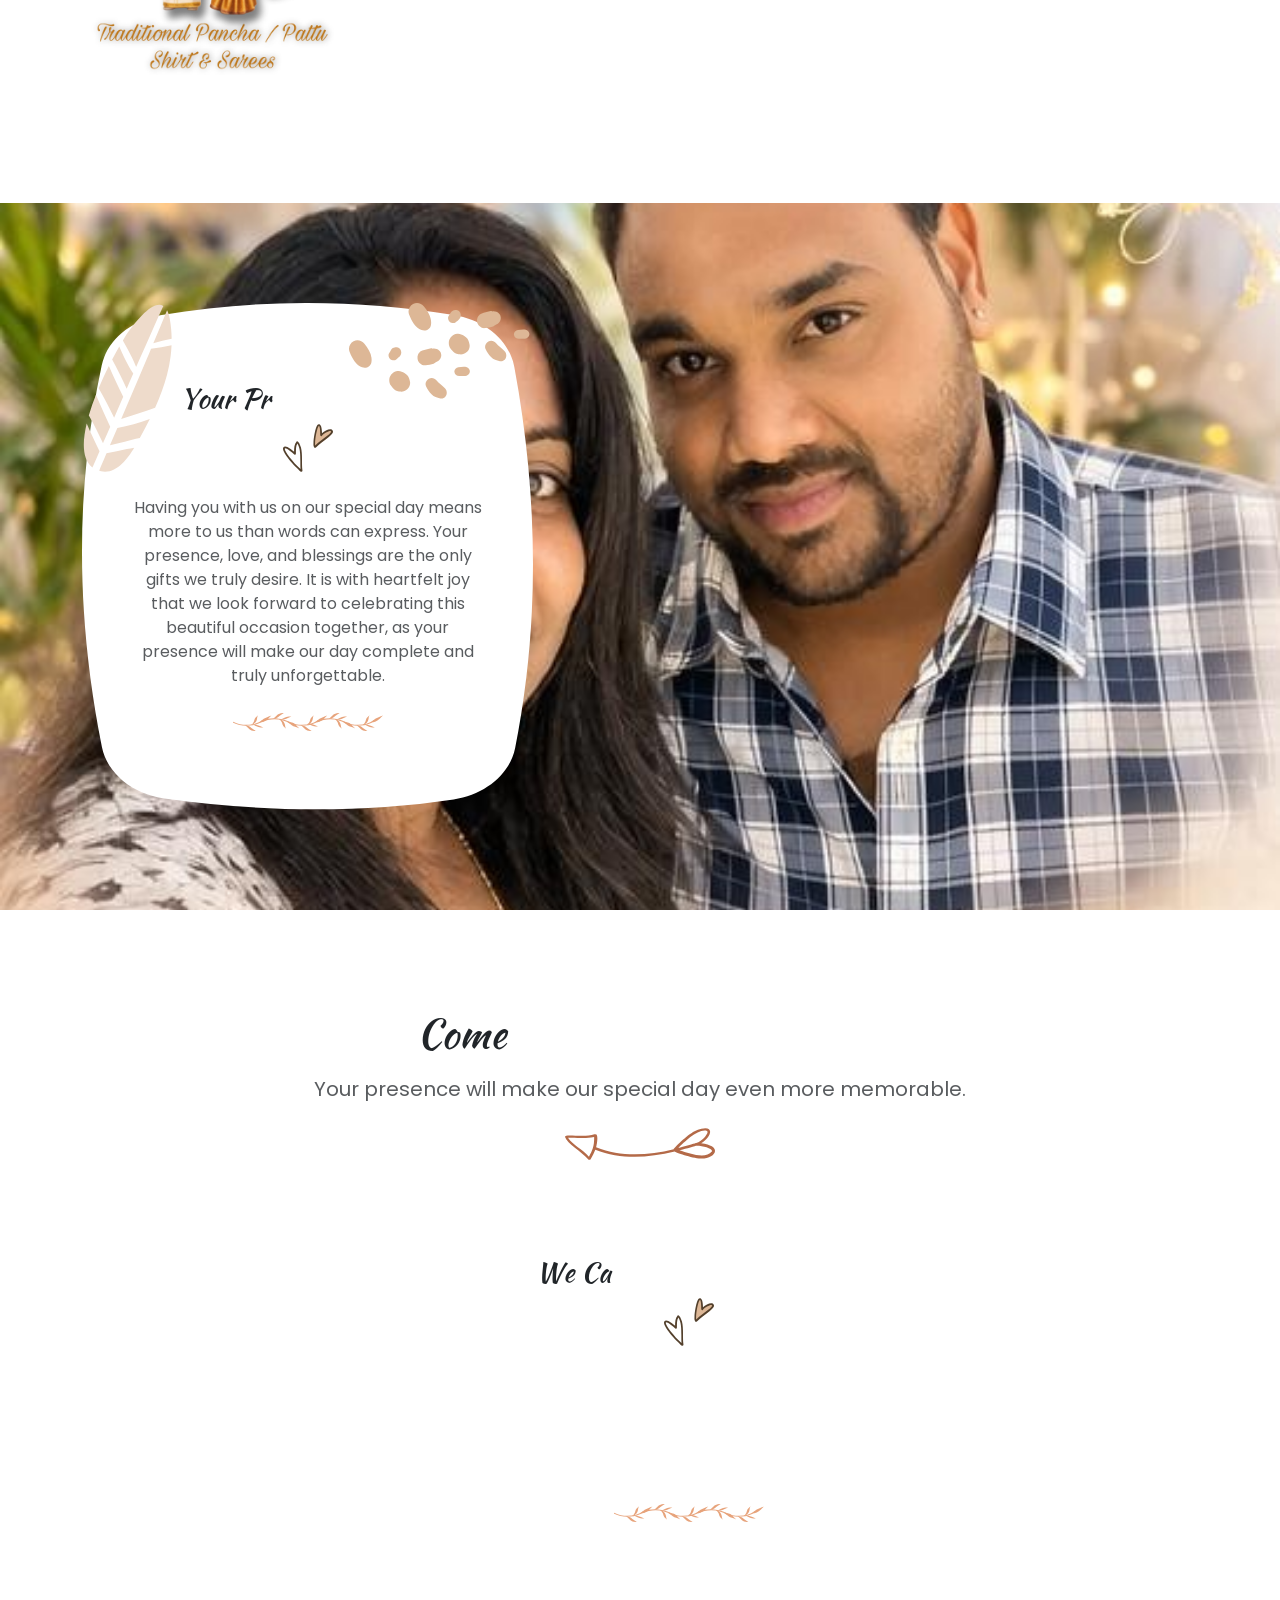
==== commit 07b8c7b1: "tags updated" ====
--- a/index.html
+++ b/index.html
@@ -7,7 +7,7 @@
     <link rel="preload" href="js/script.min.js" as="script">
 
     <meta charset="utf-8">
-    <!-- <meta property="og:title" content="Praveen & Usha Wedding Invitation">
+    <meta property="og:title" content="Praveen & Usha Wedding Invitation">
 <meta property="og:description" content="You are invited to celebrate our wedding. Join us for our special day!">
 <meta property="og:image" content="https://praveen-usha.netlify.app/img/praveenushatimeline.jpeg">
 <meta property="og:image:type" content="image/jpeg">
@@ -16,7 +16,7 @@
 <meta property="og:type" content="website">
 <meta property="og:url" content="https://praveen-usha.netlify.app/index.html">
 
-     -->
+    
 
     <!-- Required CSS files -->
     <link href="css/style.min.css" rel="stylesheet">
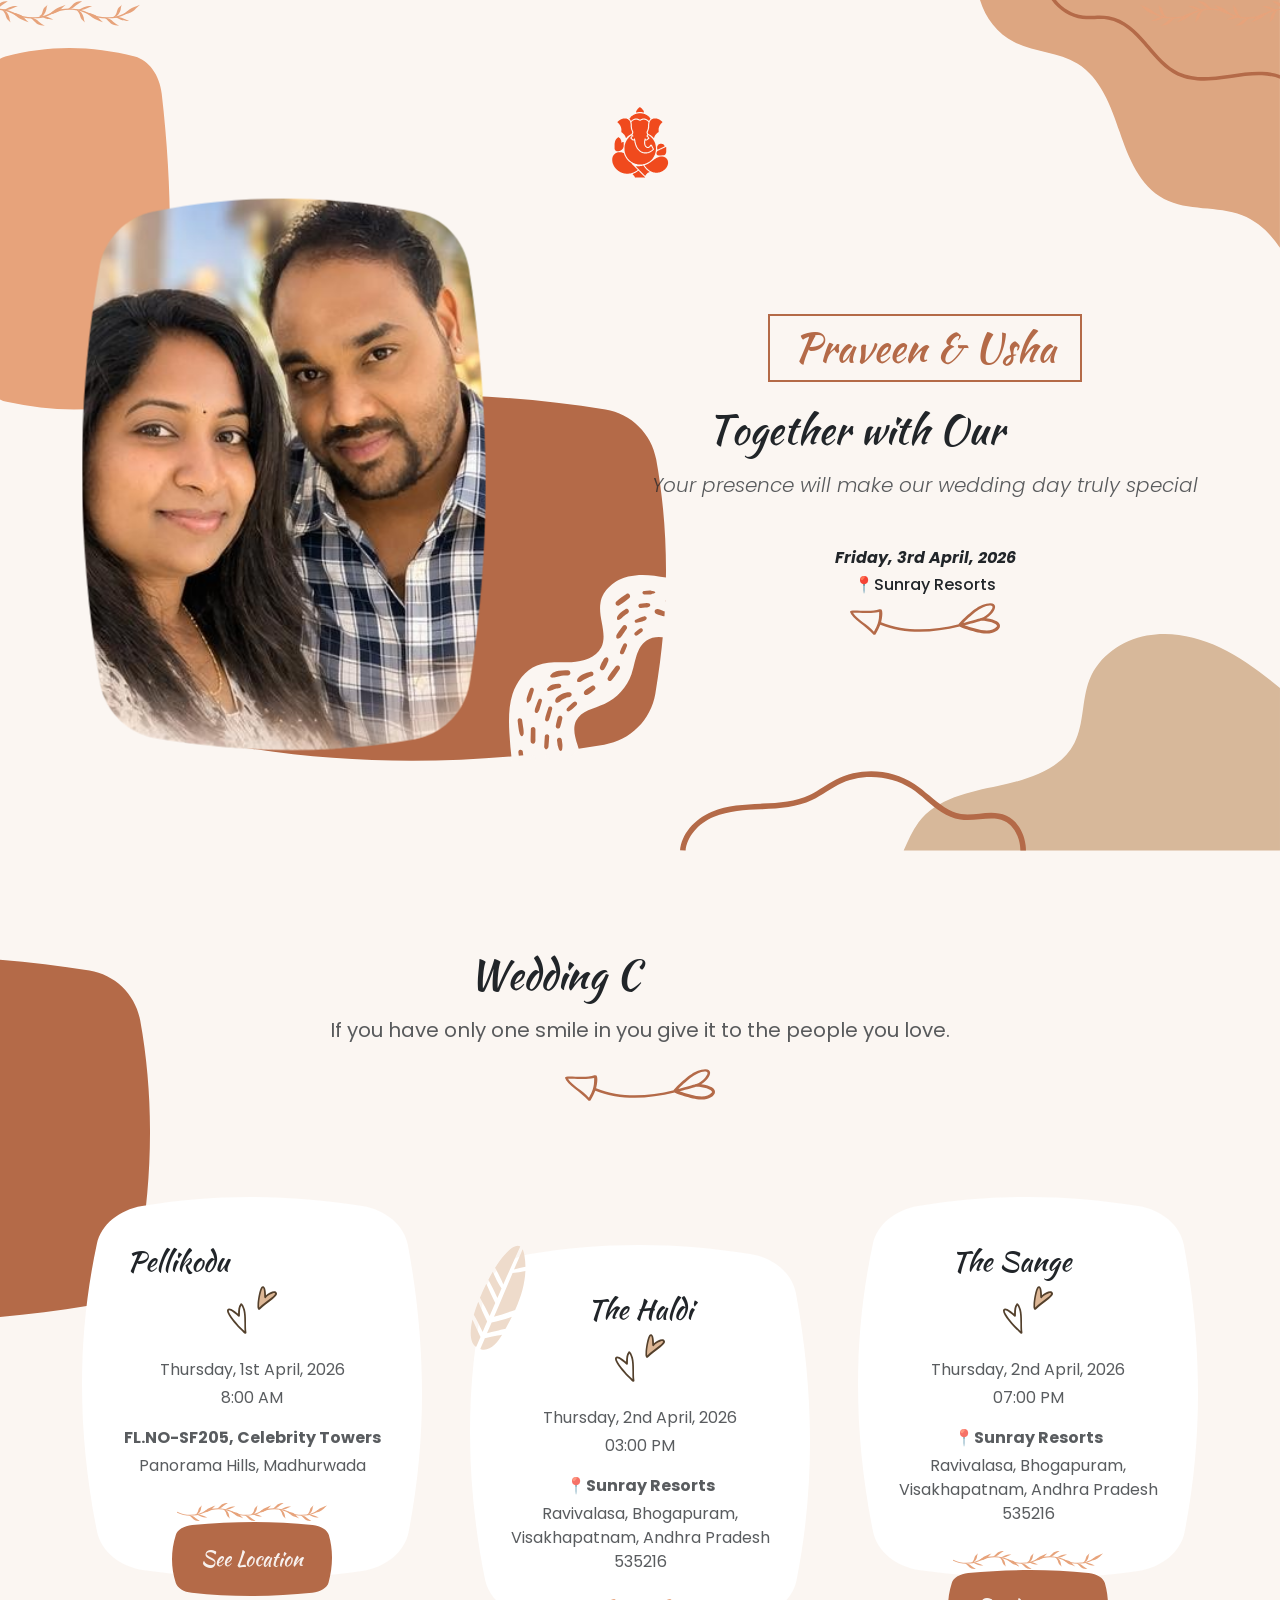
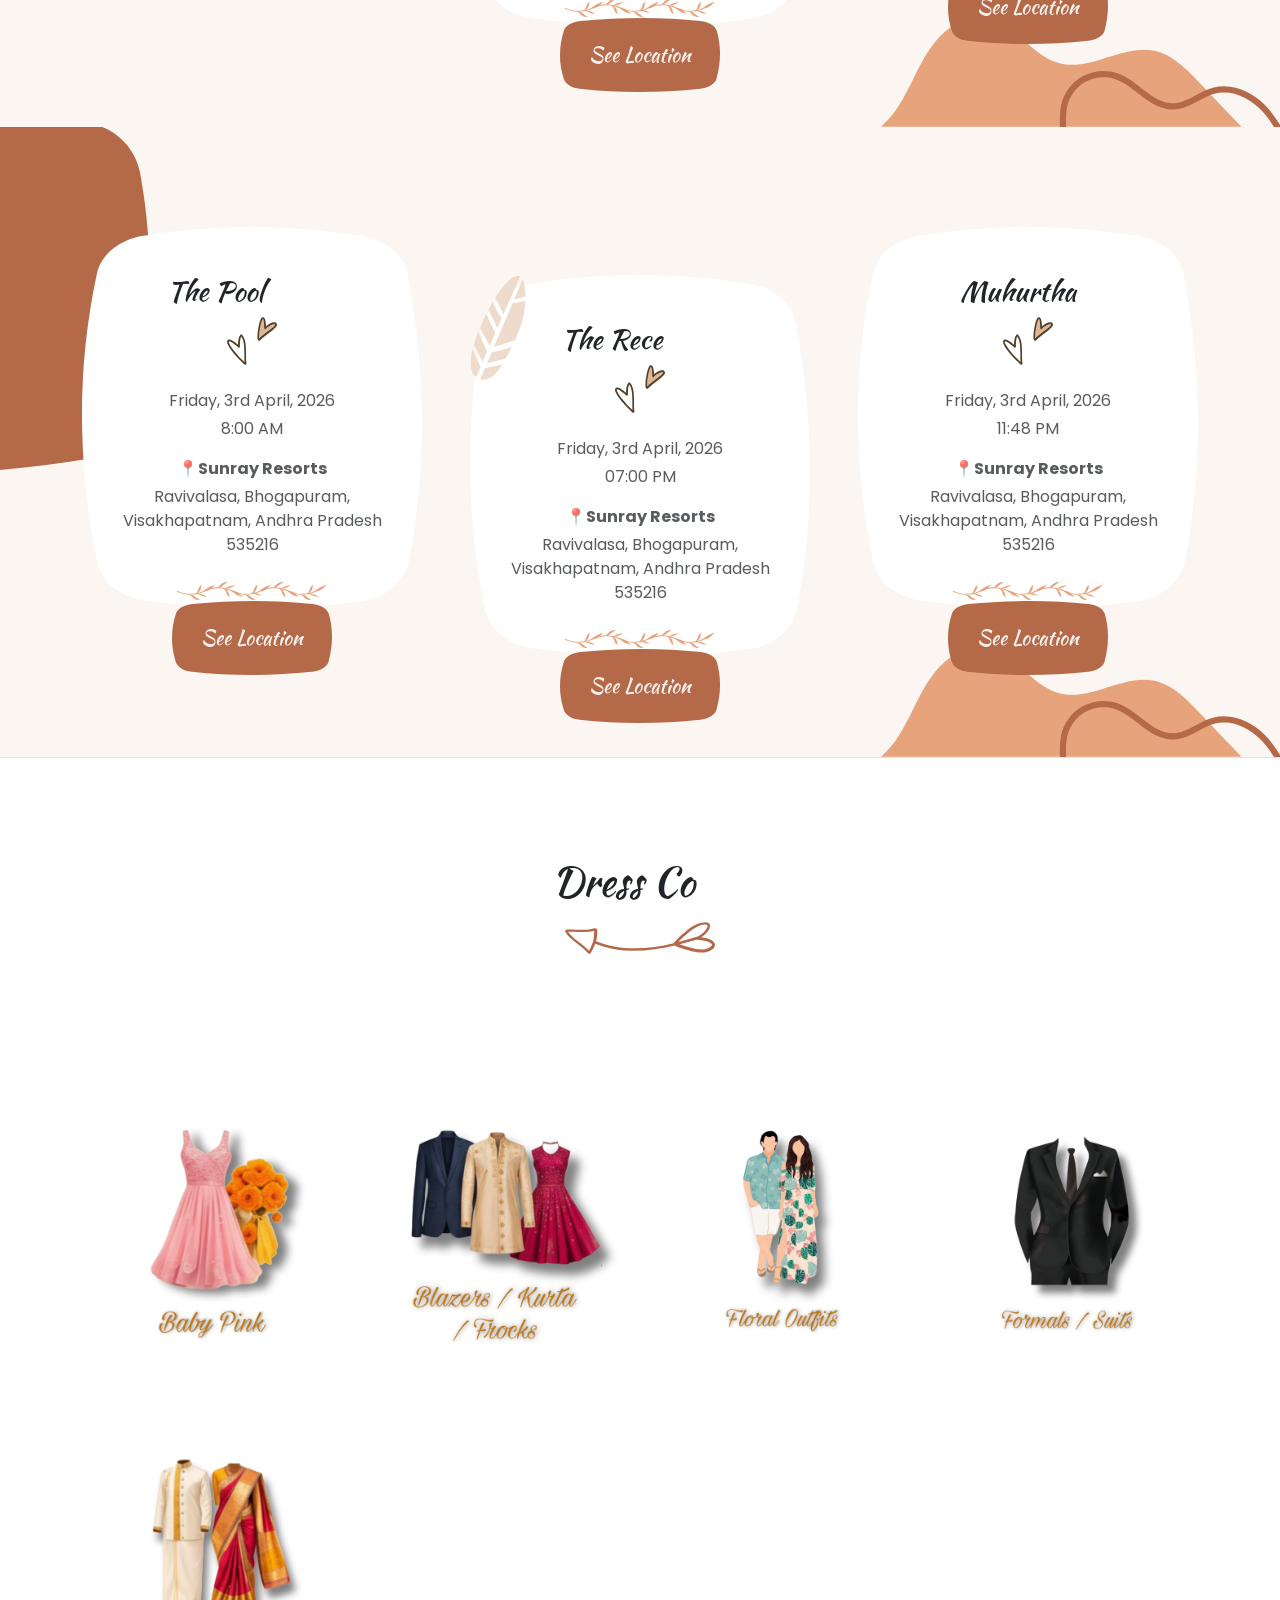
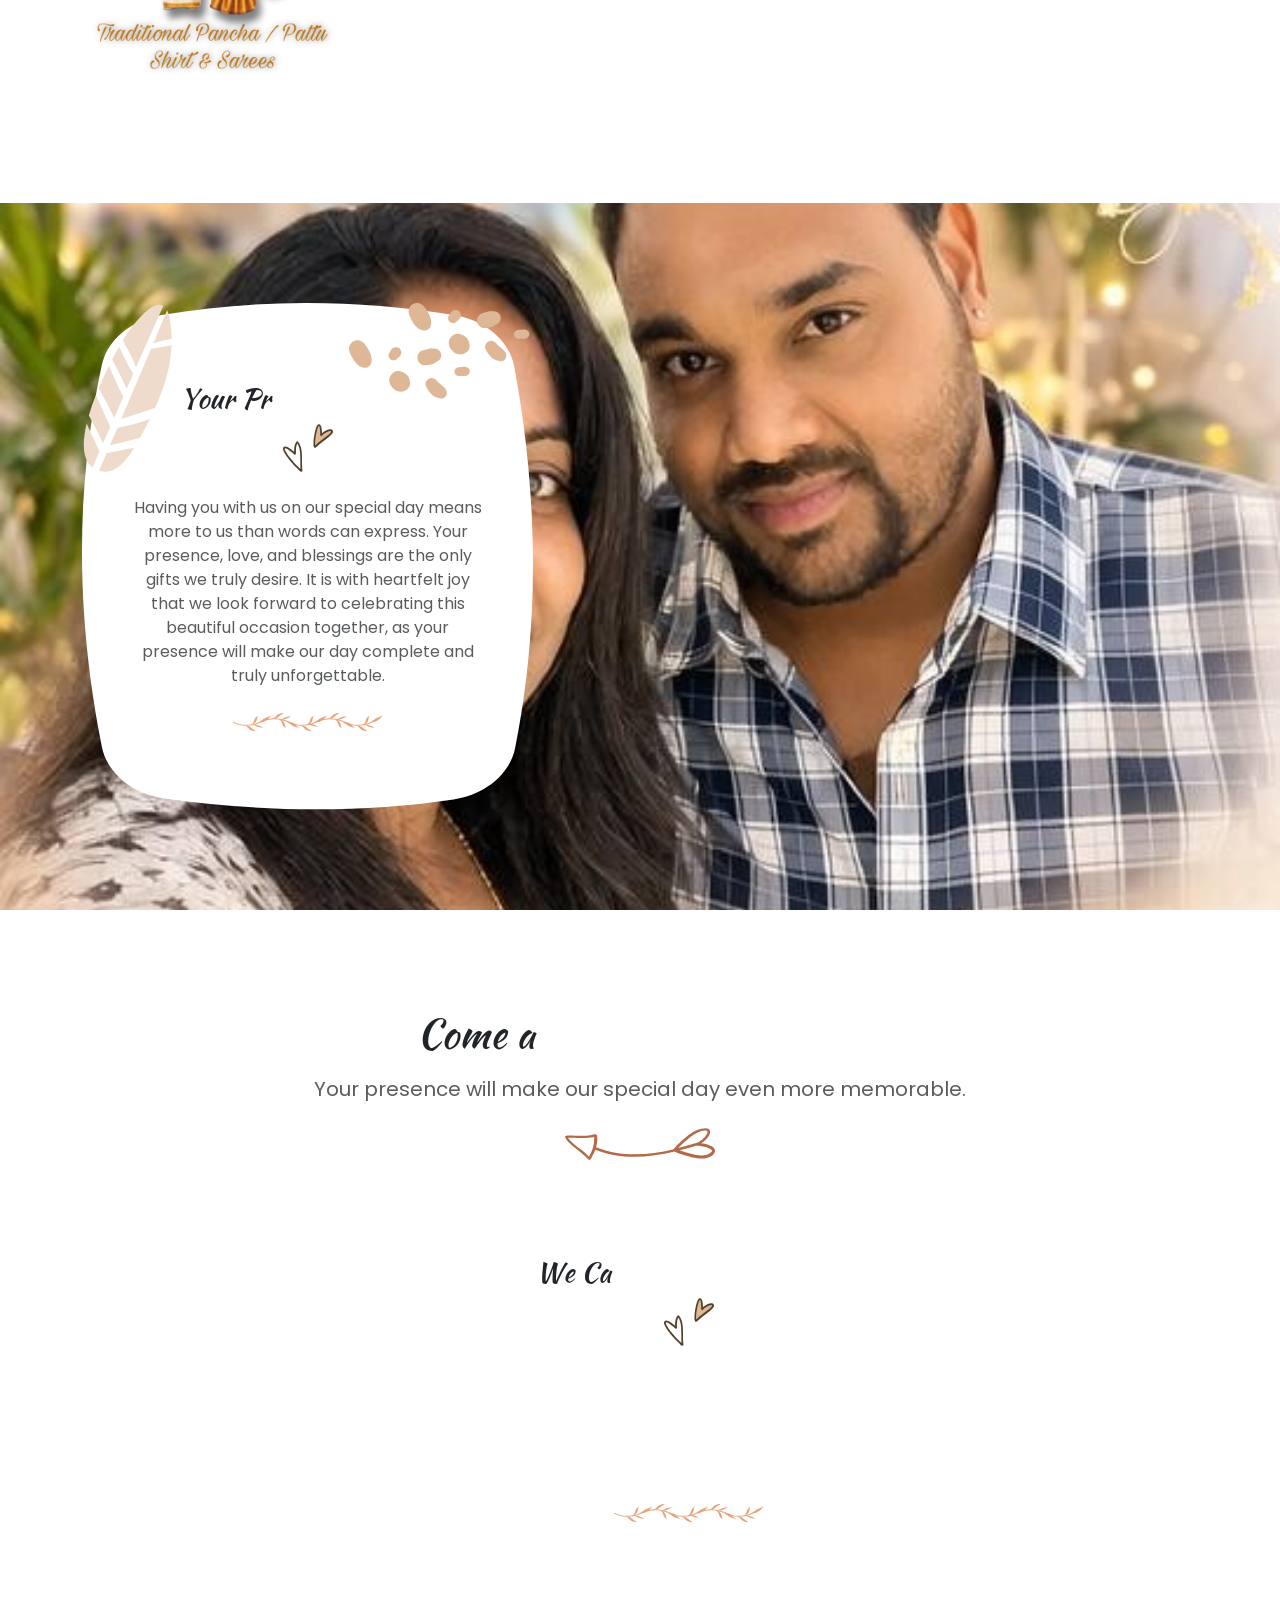
==== commit 3efa4e51: "audio removed" ====
--- a/index.html
+++ b/index.html
@@ -8,13 +8,13 @@
 
     <meta charset="utf-8">
     <meta property="og:title" content="Praveen & Usha Wedding Invitation">
-<meta property="og:description" content="You are invited to celebrate our wedding. Join us for our special day!">
-<meta property="og:image" content="https://praveen-usha.netlify.app/img/praveenushatimeline.jpeg">
-<meta property="og:image:type" content="image/jpeg">
-<meta property="og:image:width" content="1200">
-<meta property="og:image:height" content="630">
-<meta property="og:type" content="website">
-<meta property="og:url" content="https://praveen-usha.netlify.app/index.html">
+    <meta property="og:description" content="You are invited to celebrate our wedding. Join us for our special day!">
+    <meta property="og:image" content="https://praveen-usha.netlify.app/img/praveenushatimeline.jpeg">
+    <meta property="og:image:type" content="image/jpeg">
+    <meta property="og:image:width" content="1200">
+    <meta property="og:image:height" content="630">
+    <meta property="og:type" content="website">
+    <meta property="og:url" content="https://praveen-usha.netlify.app/index.html">
 
     
 
@@ -29,10 +29,7 @@
 
 <body id="page-top" class="h-100 overflow-x-hidden w-100">
     <!-- Background Music -->
-    <audio autoplay loop>
-        <source src="music.mp3" type="audio/mpeg">
-        Your browser does not support the audio element.
-    </audio>
+
     <!-- Preloader Start -->
     <div class="preloader bg-white h-100 position-fixed w-100">
         <svg width="100px" height="100px" viewBox="0 0 100 100" y="0px" x="0px" class="position-absolute start-50 top-50 translate-middle">
